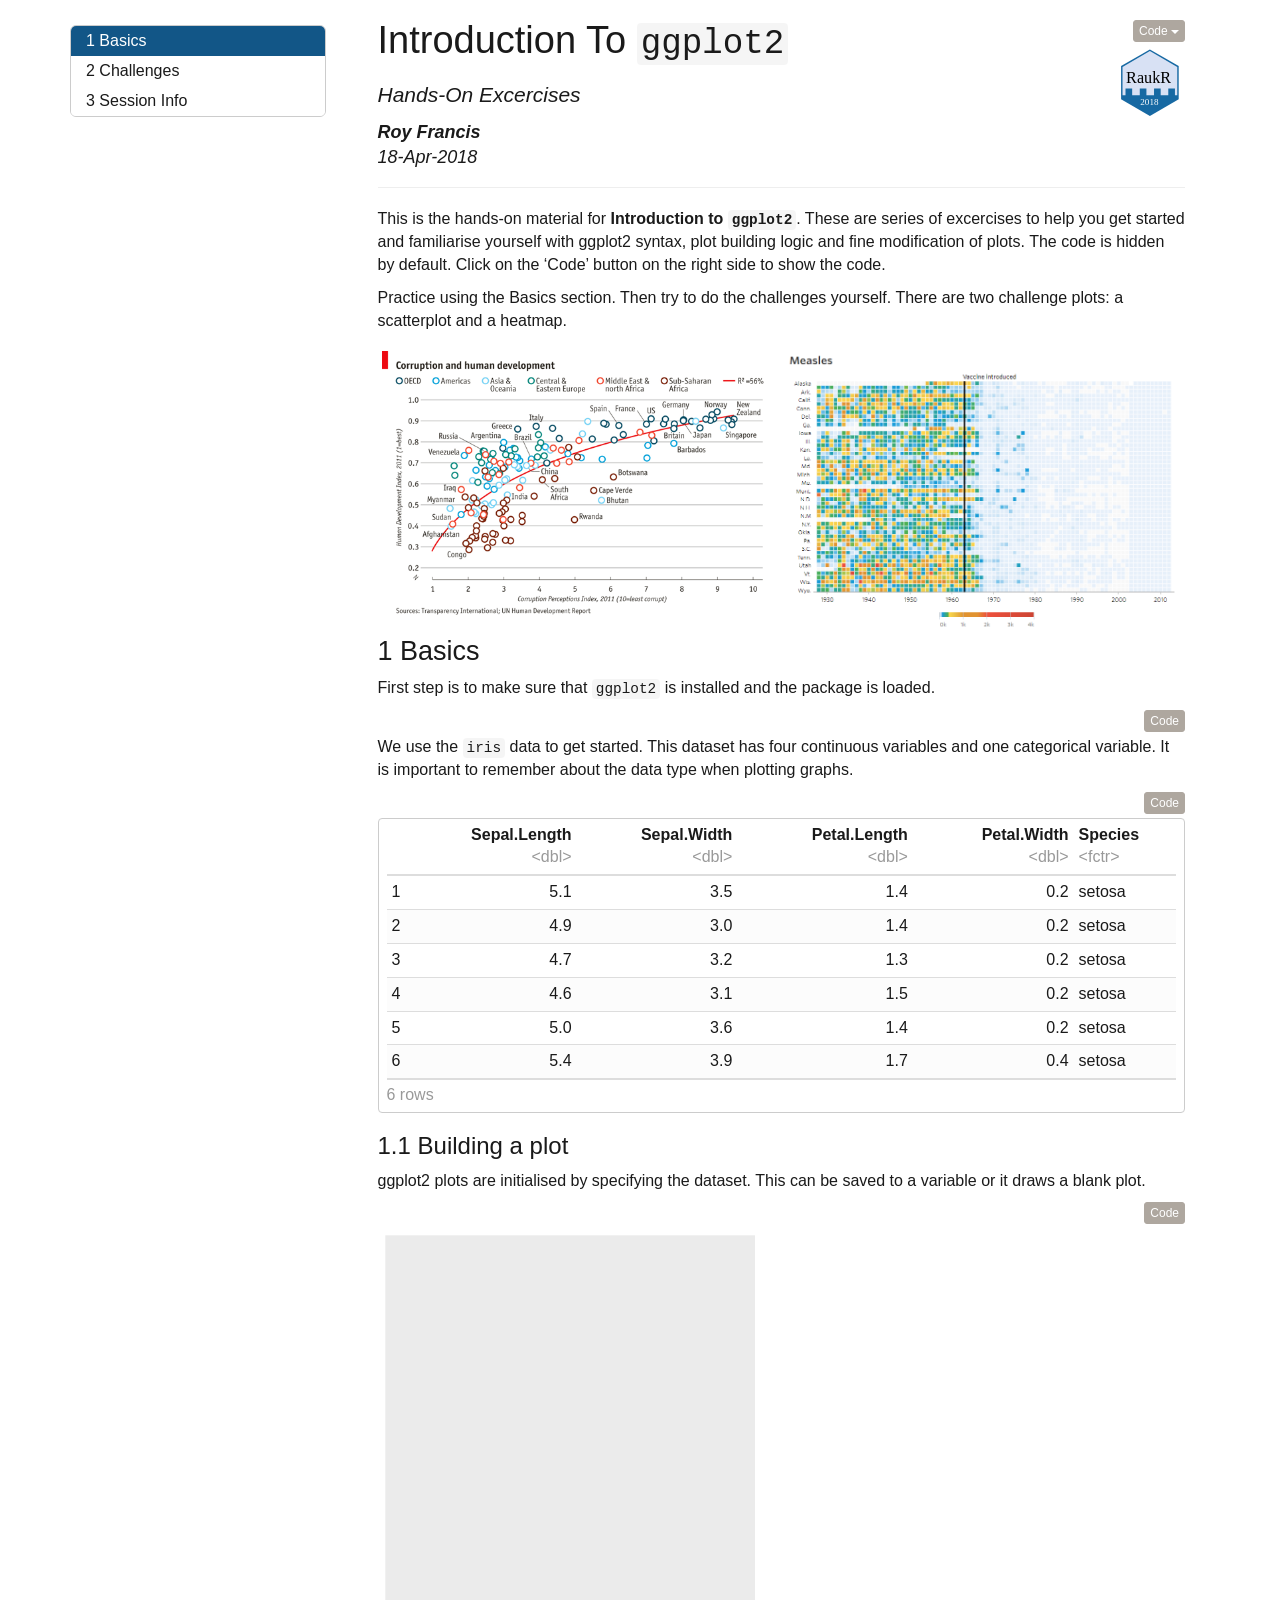
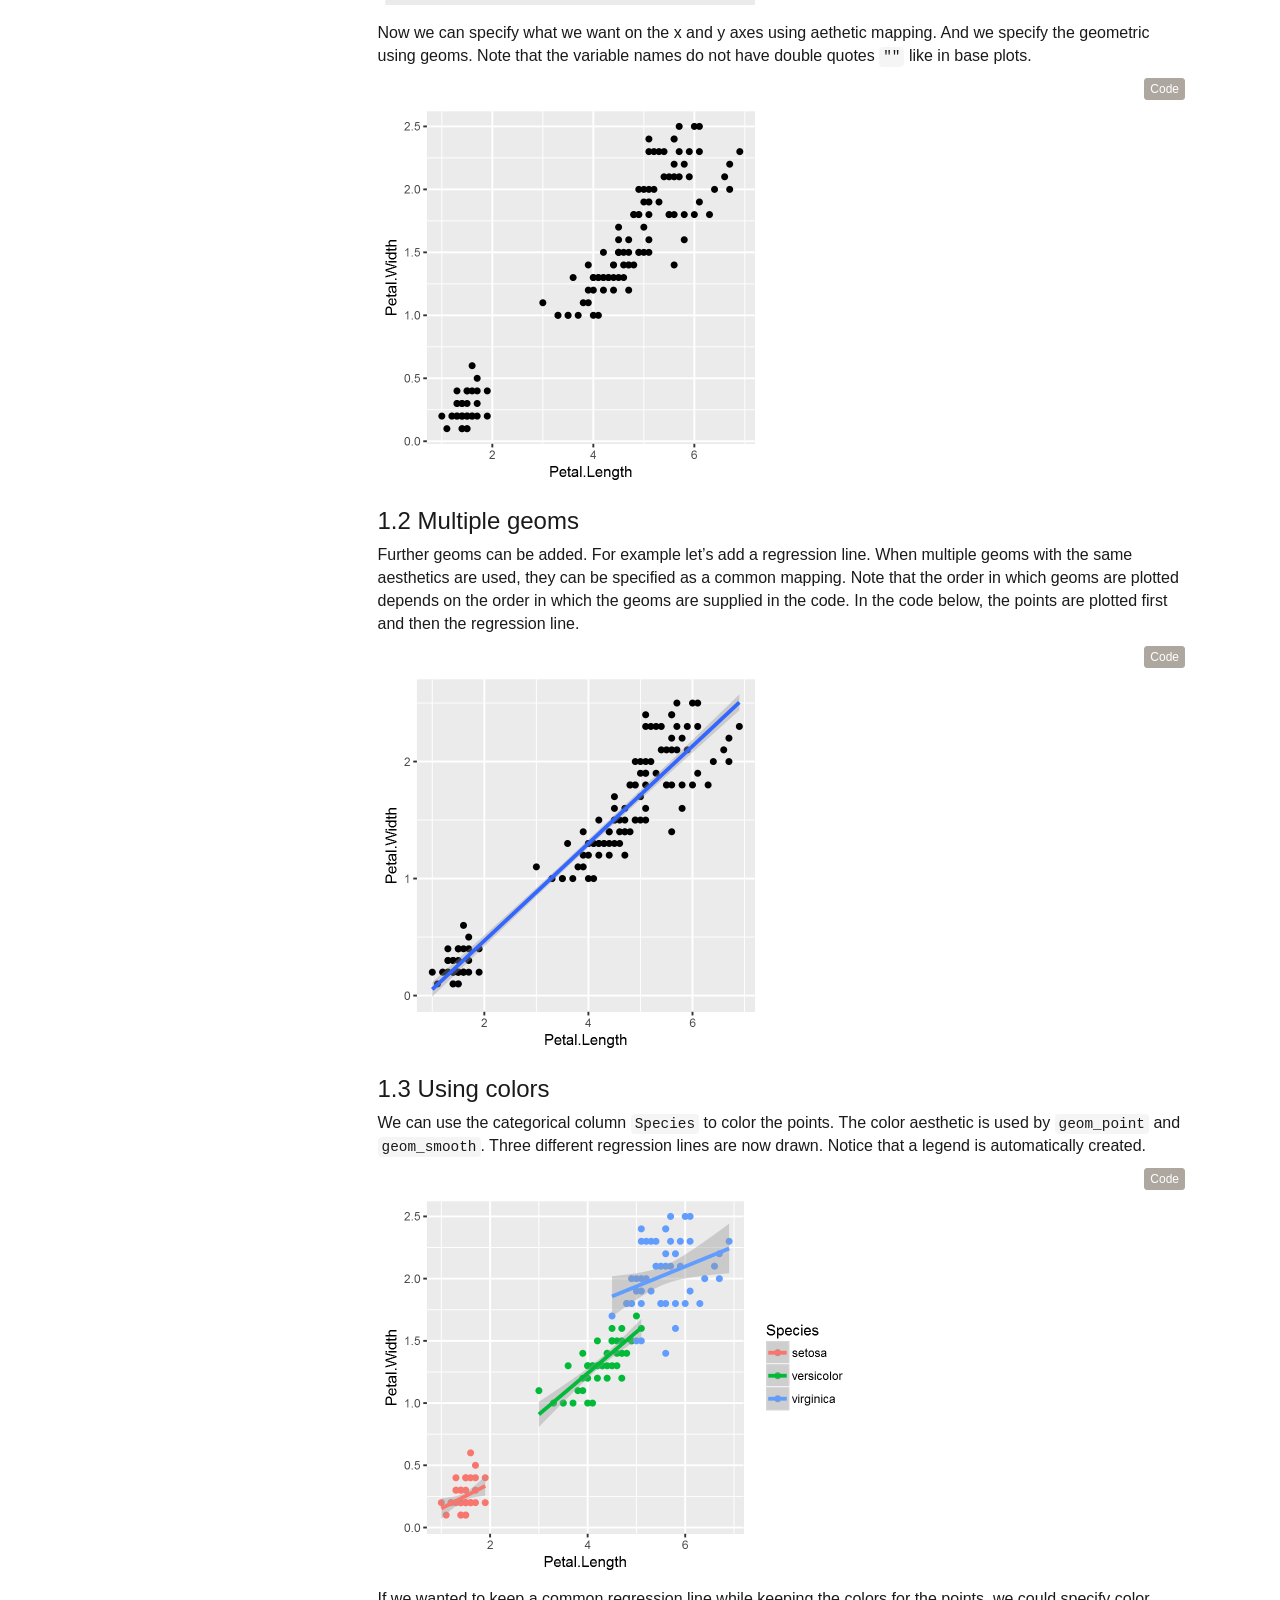
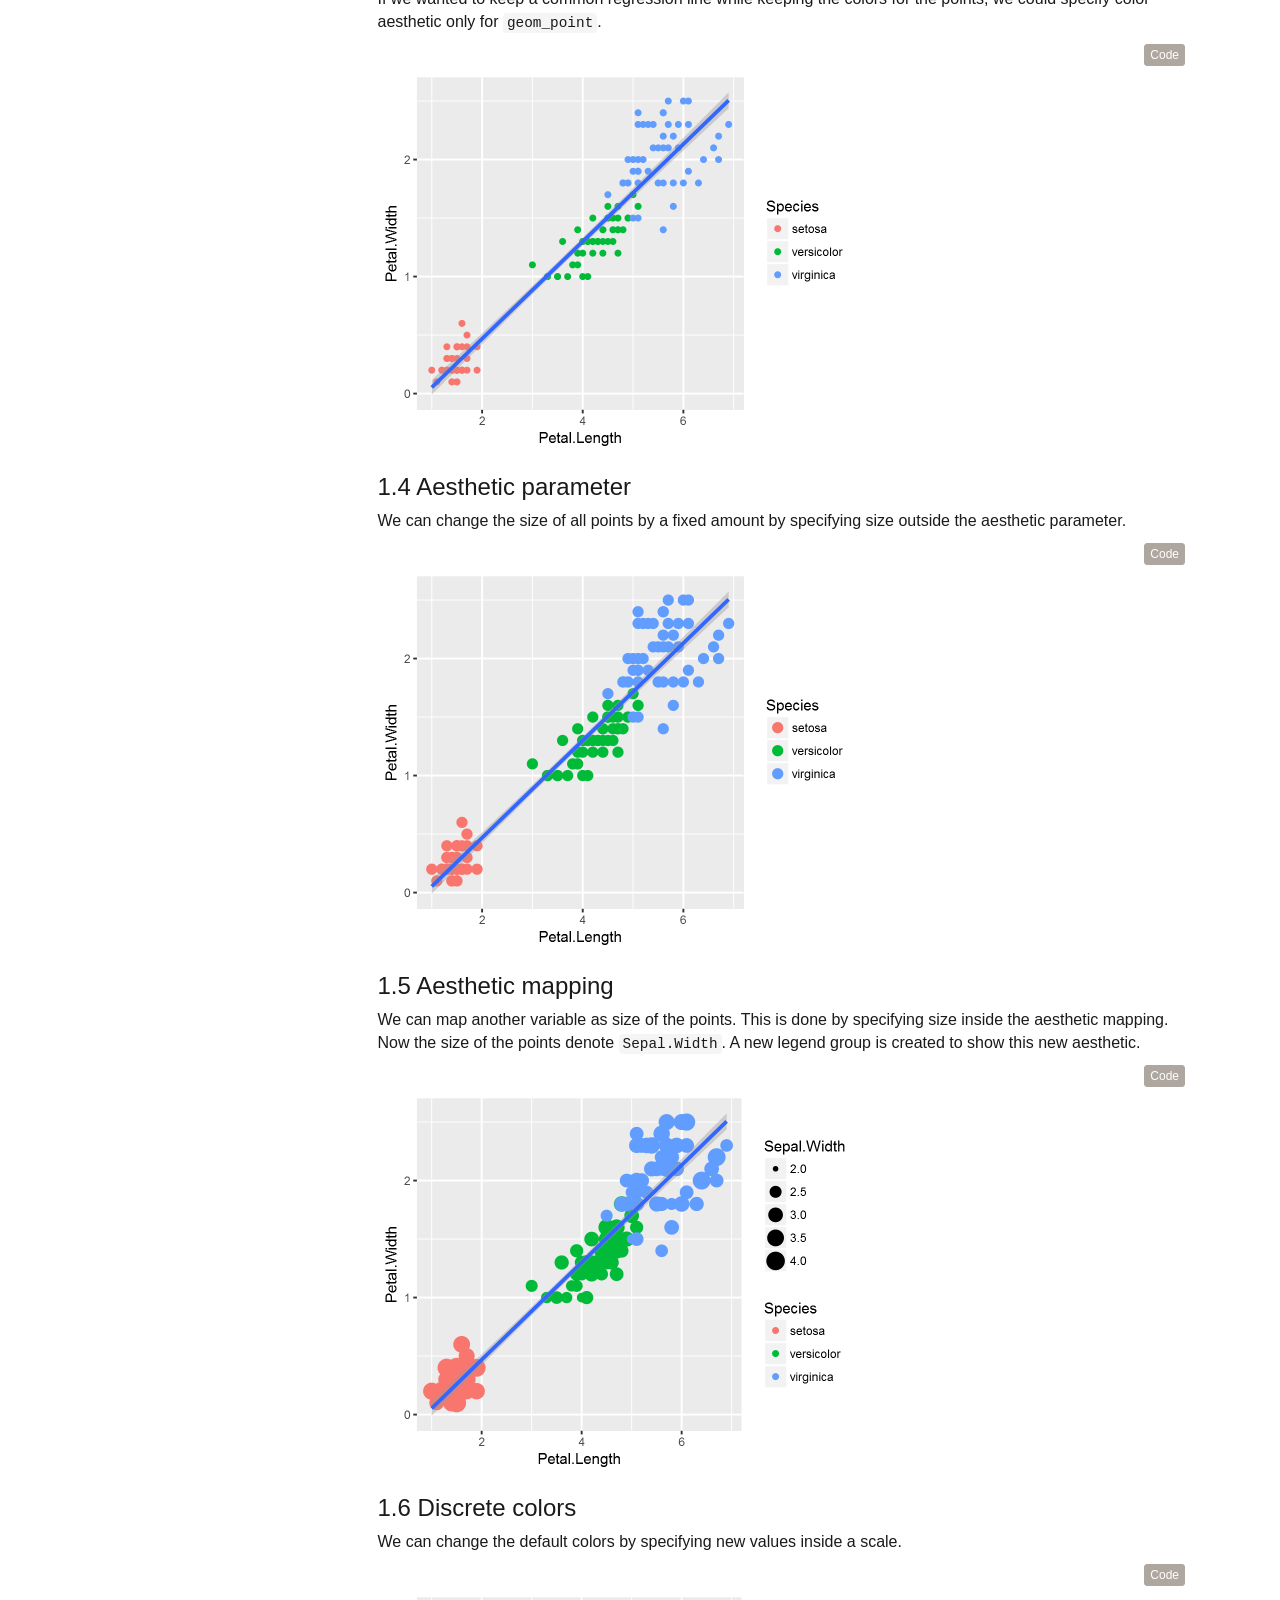
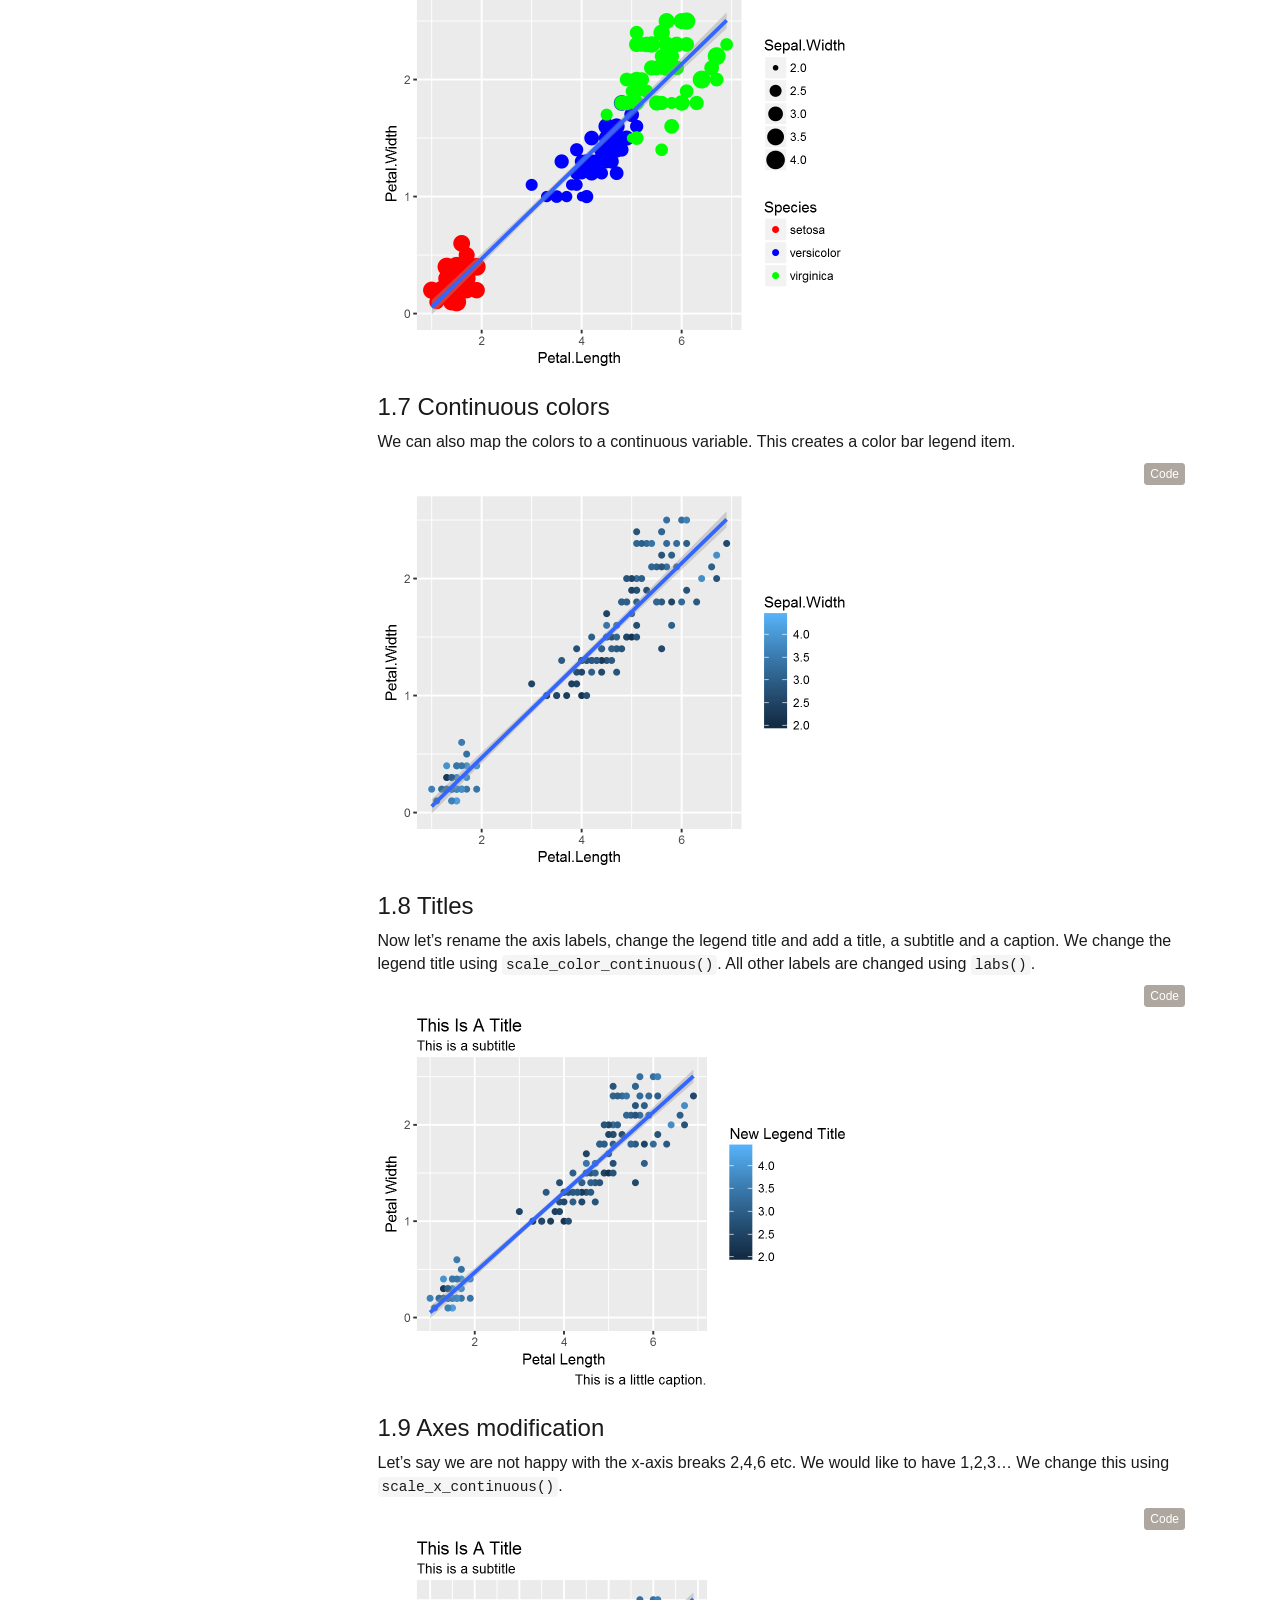
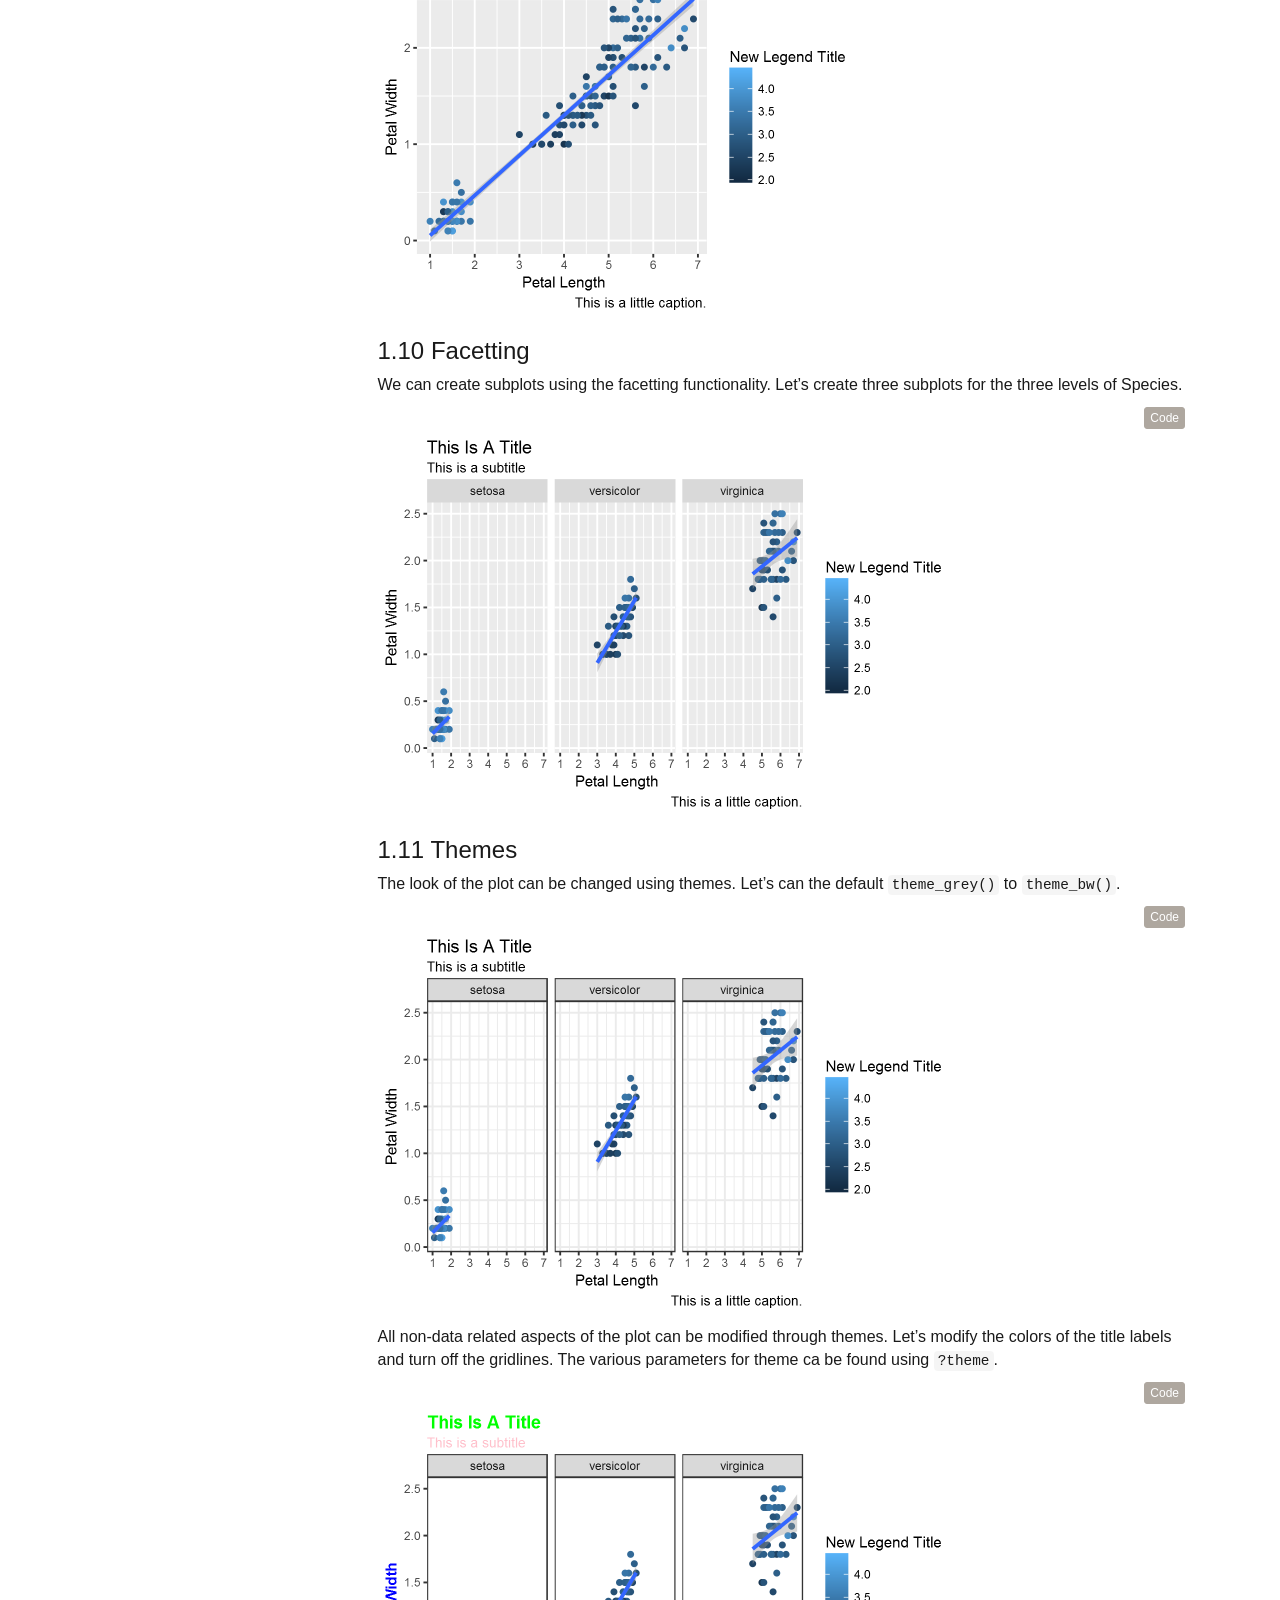
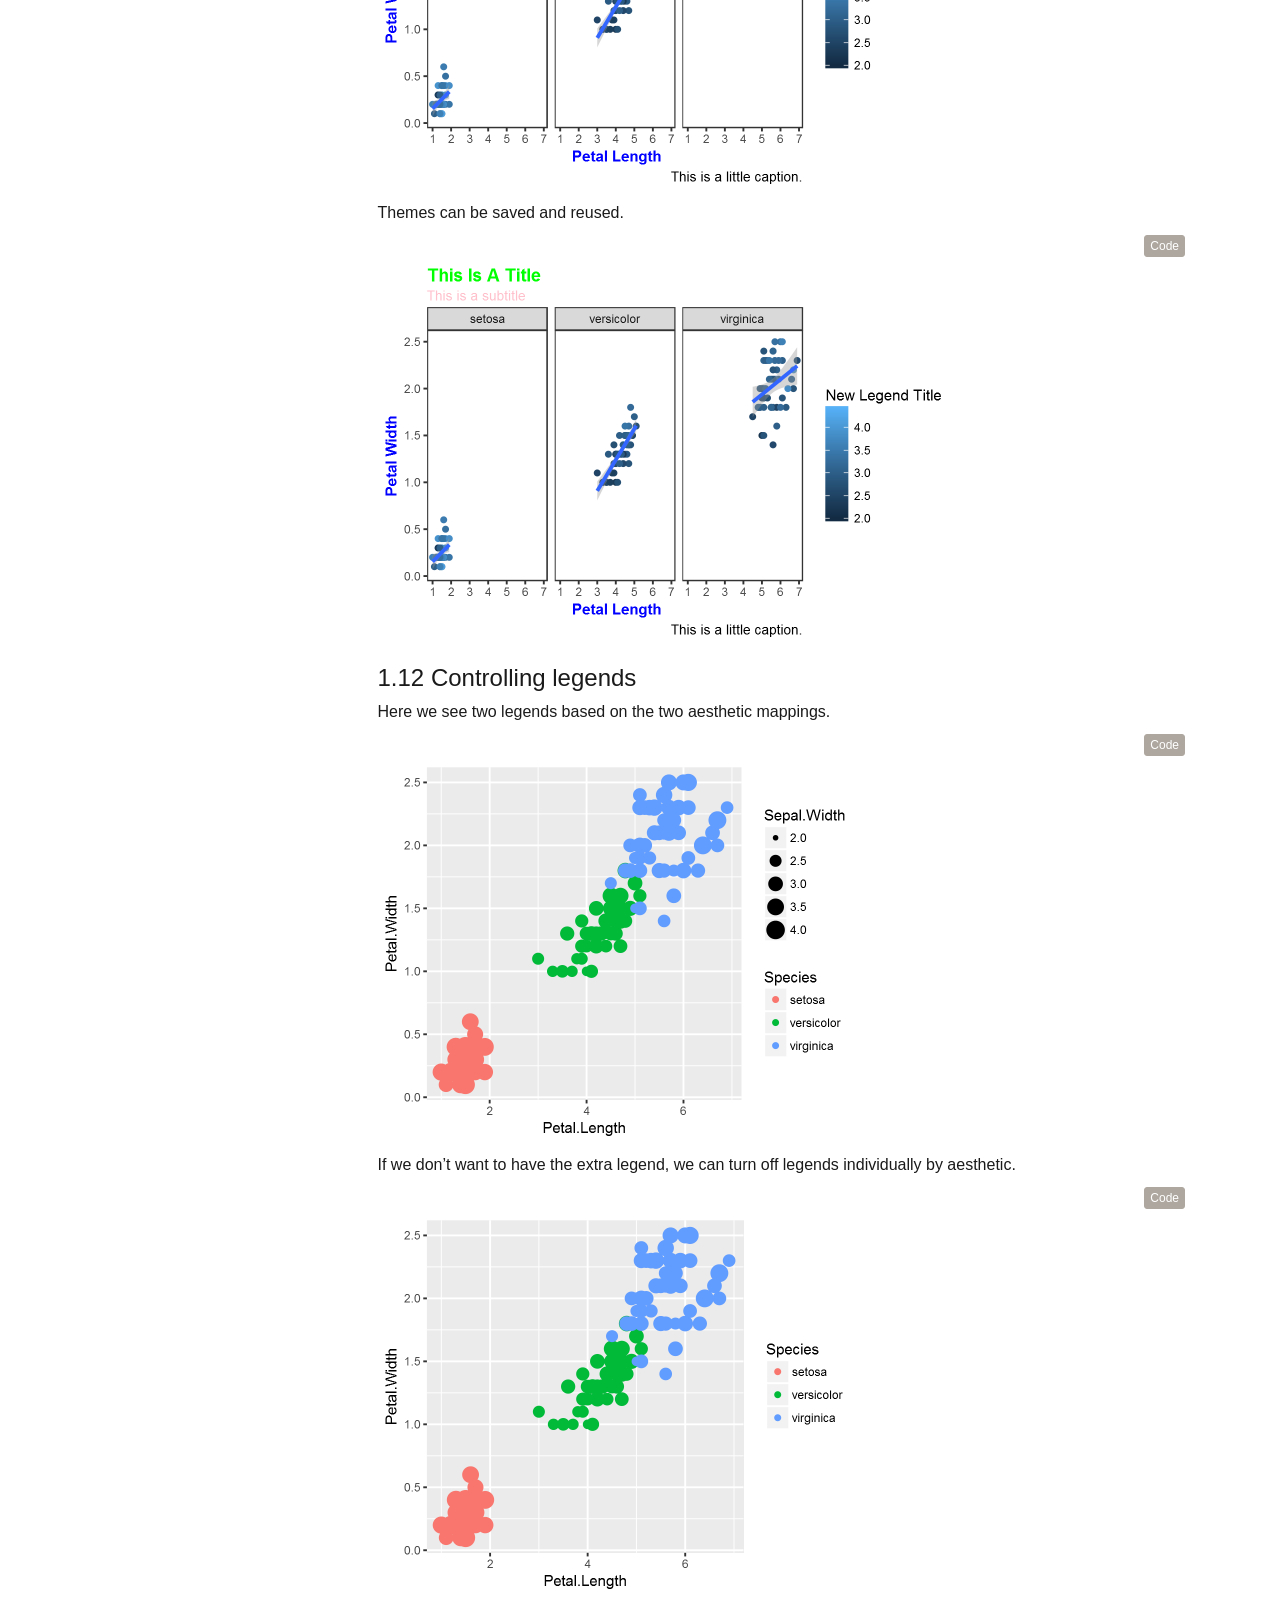
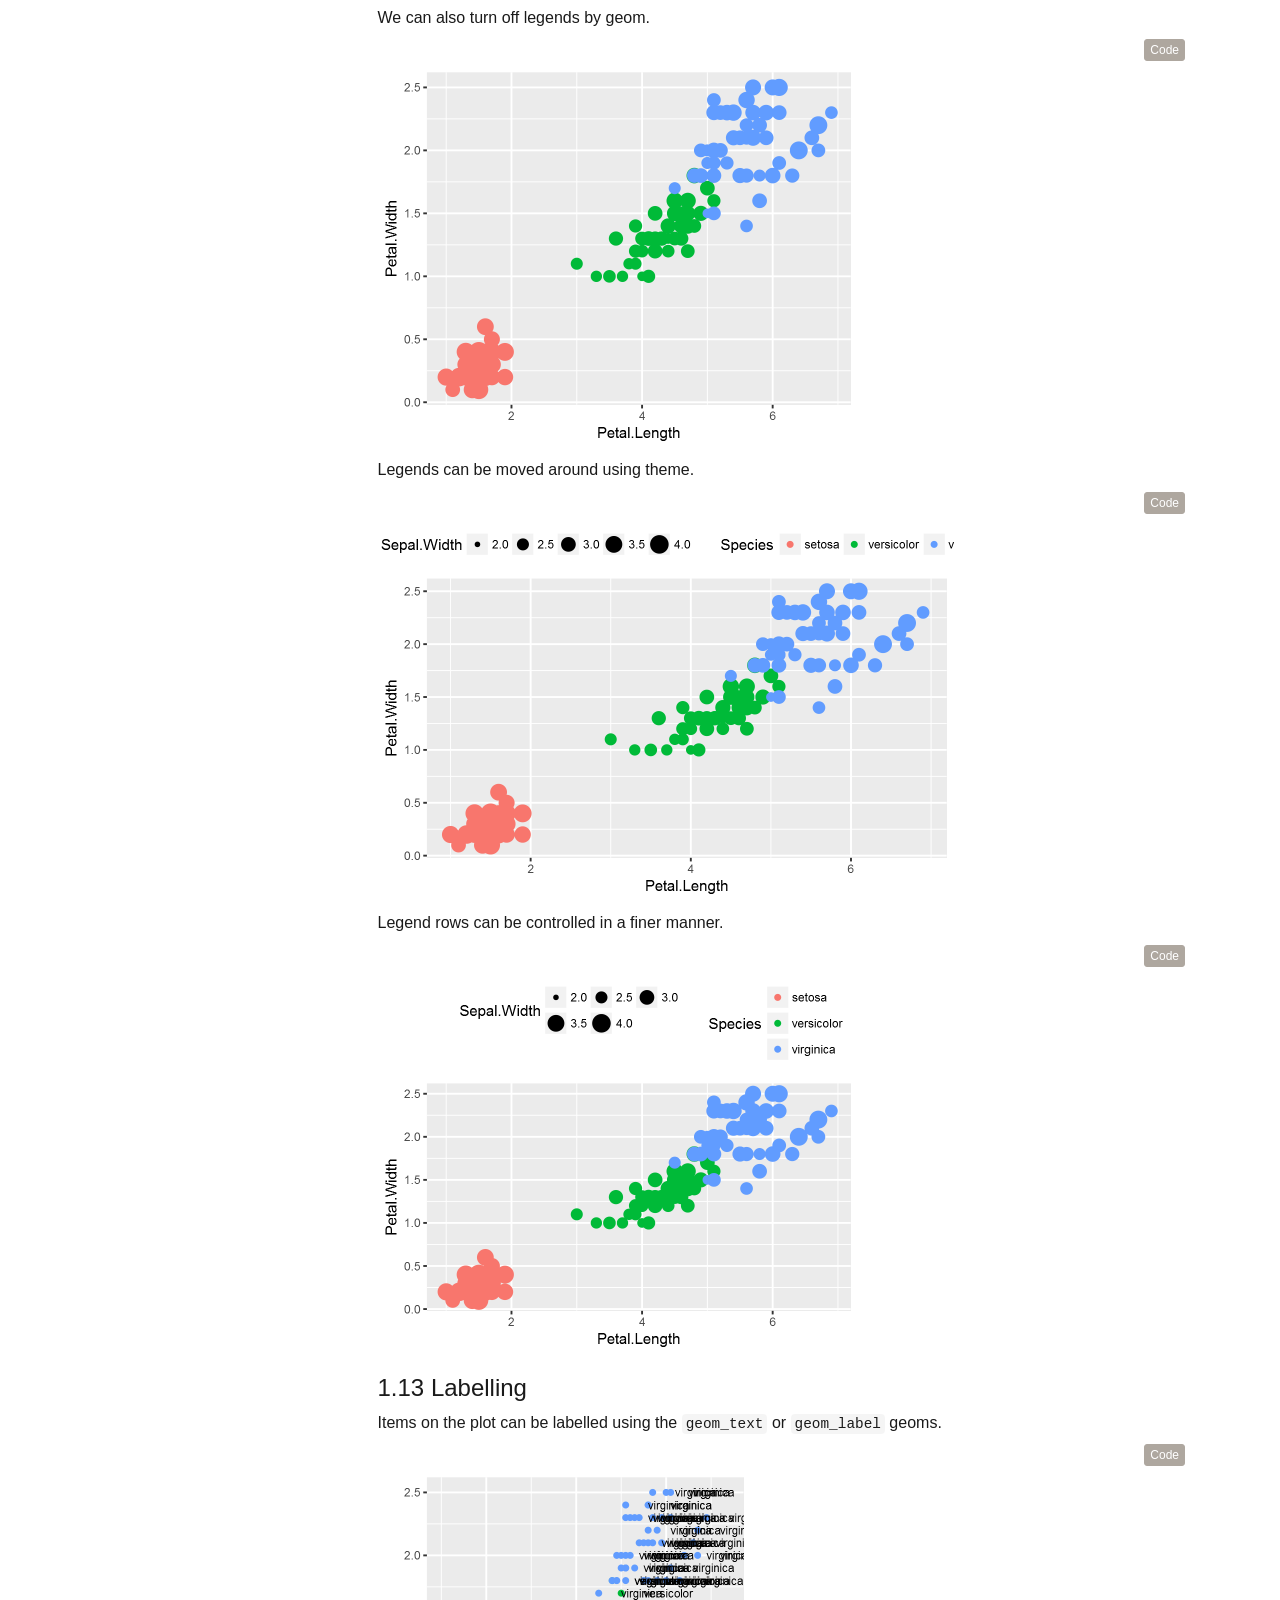
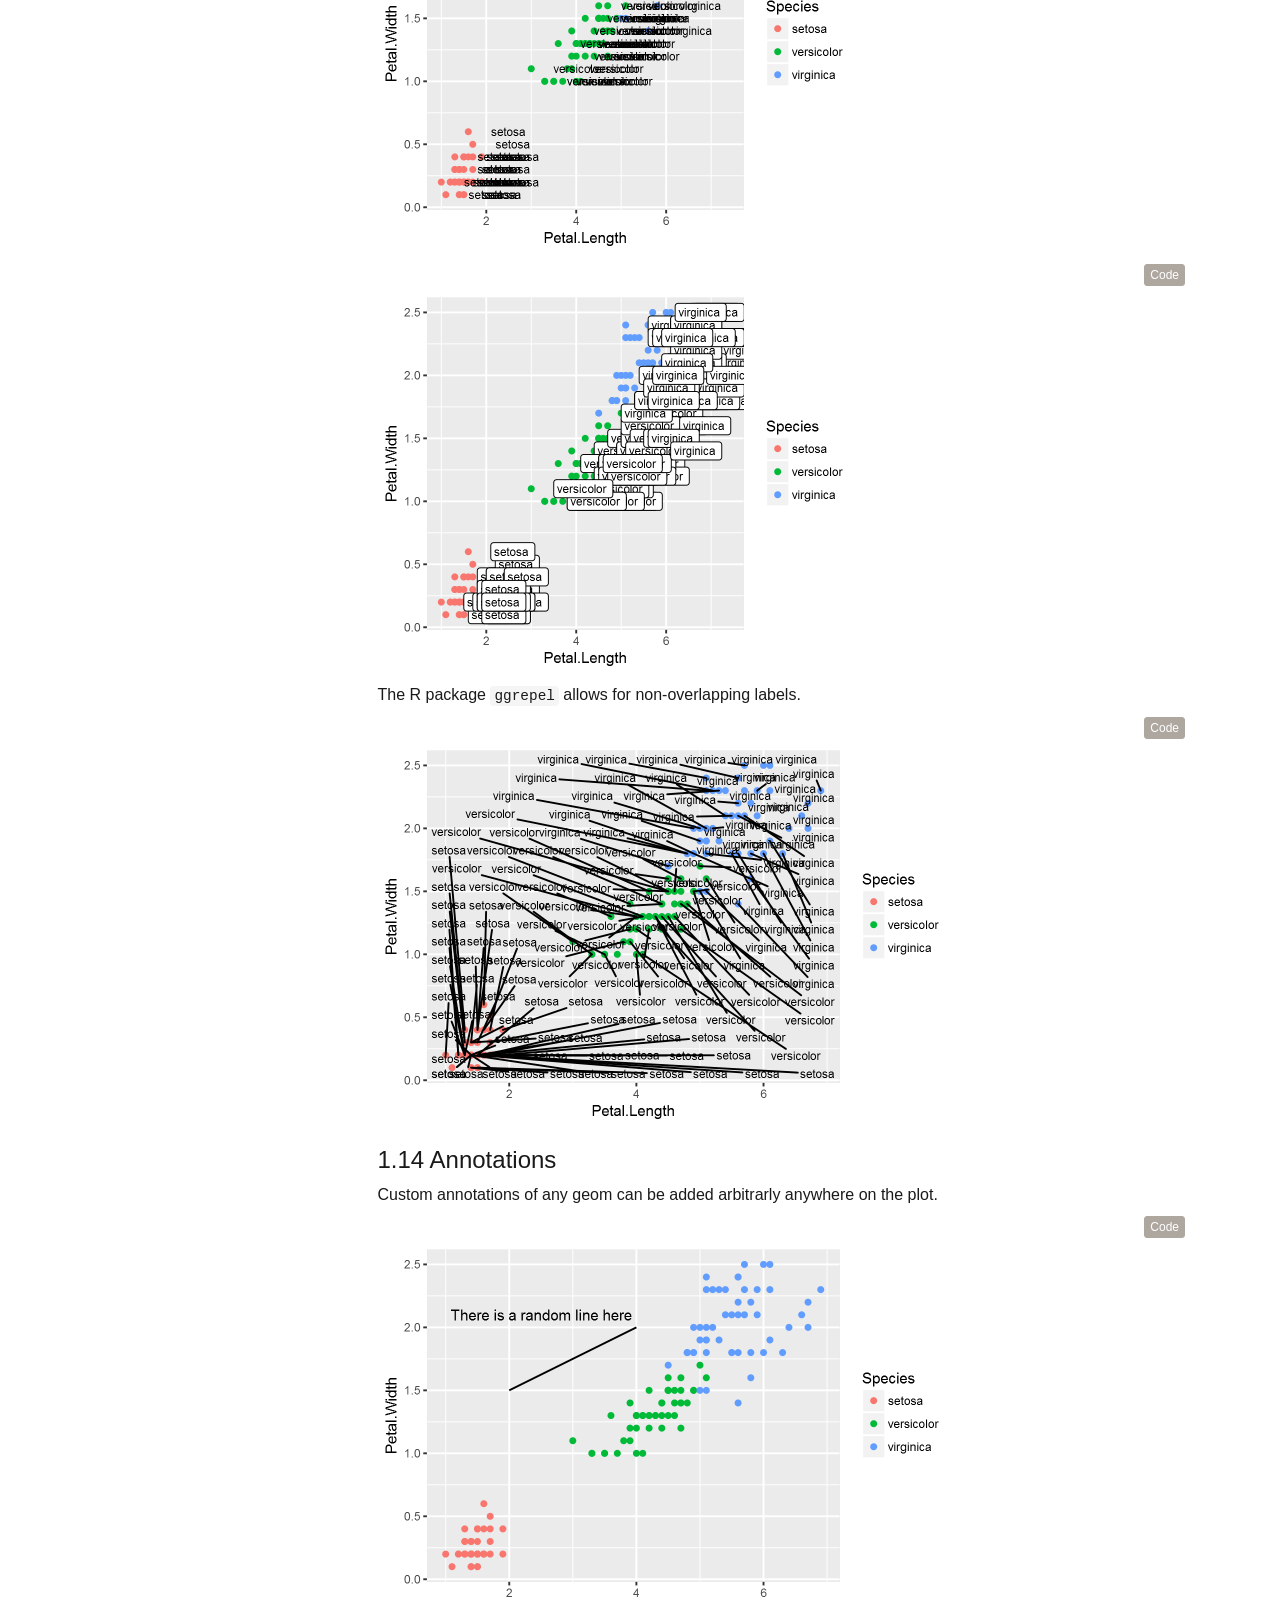
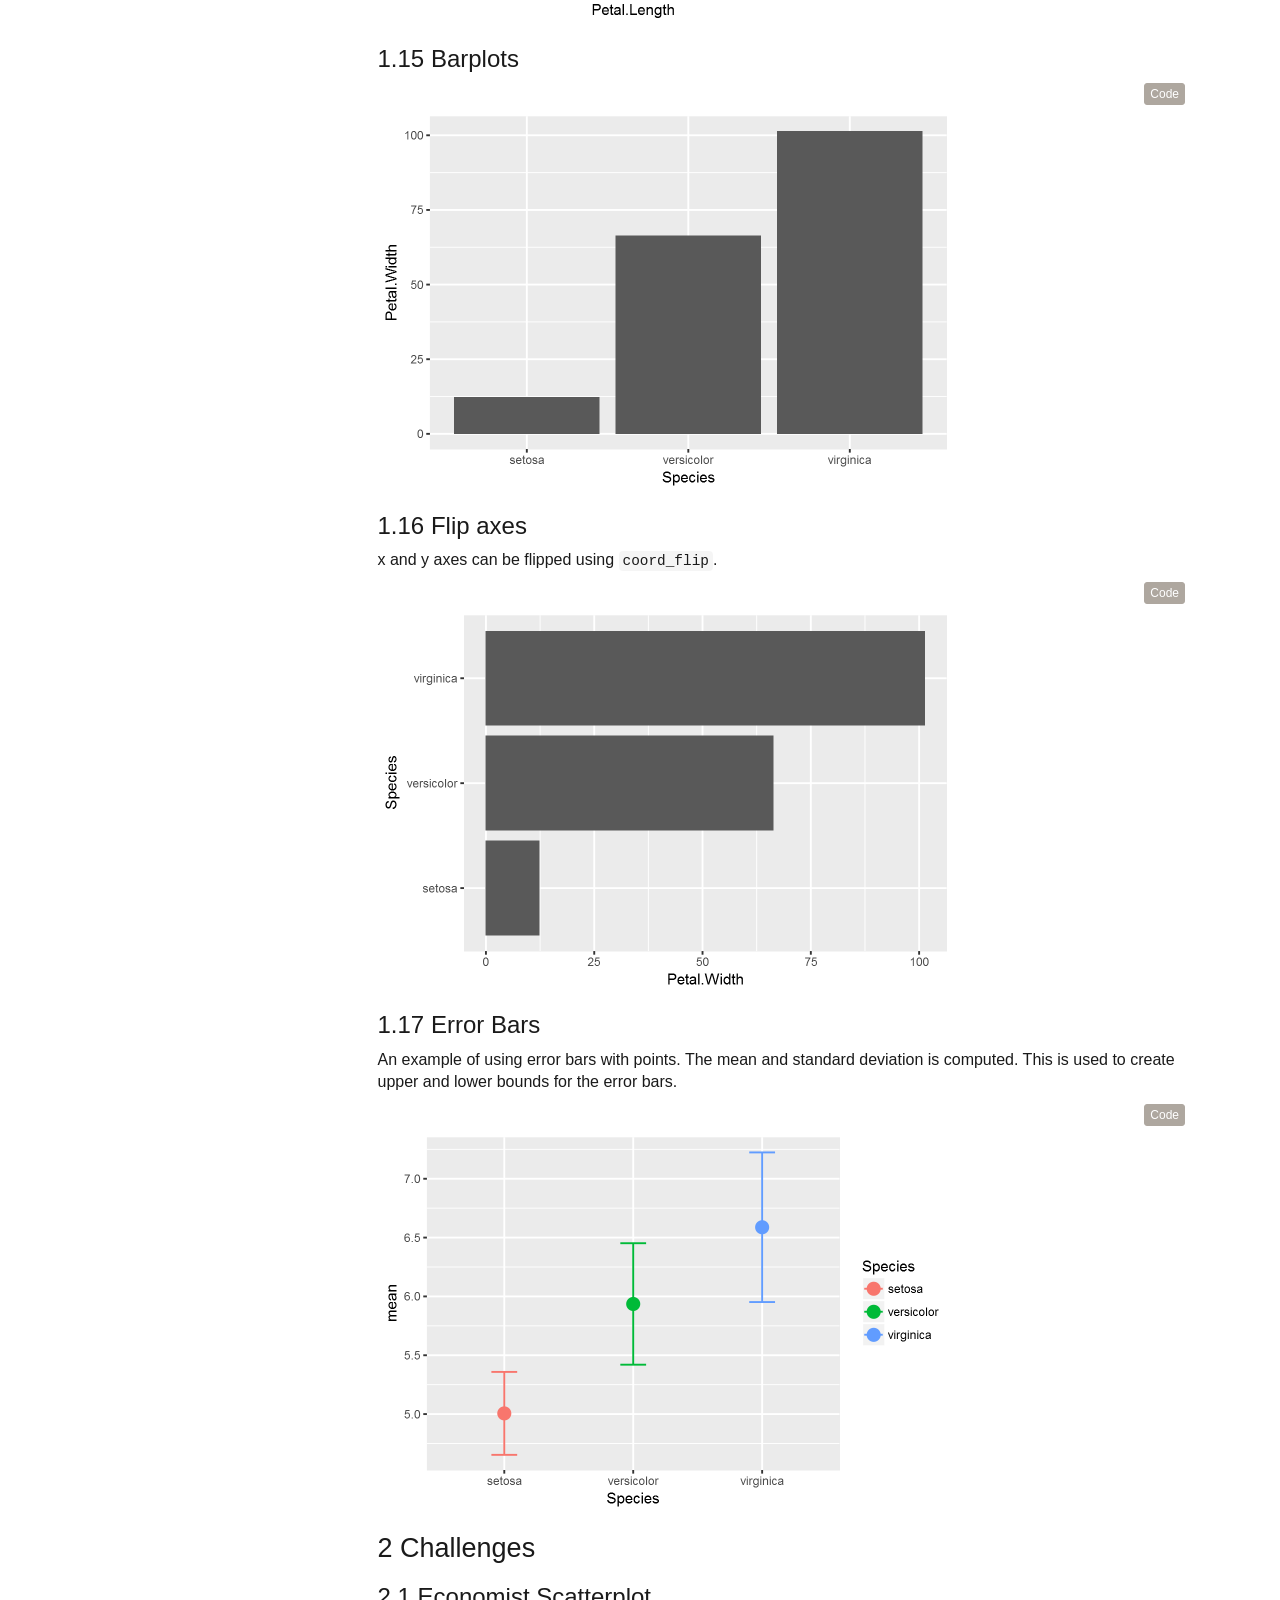
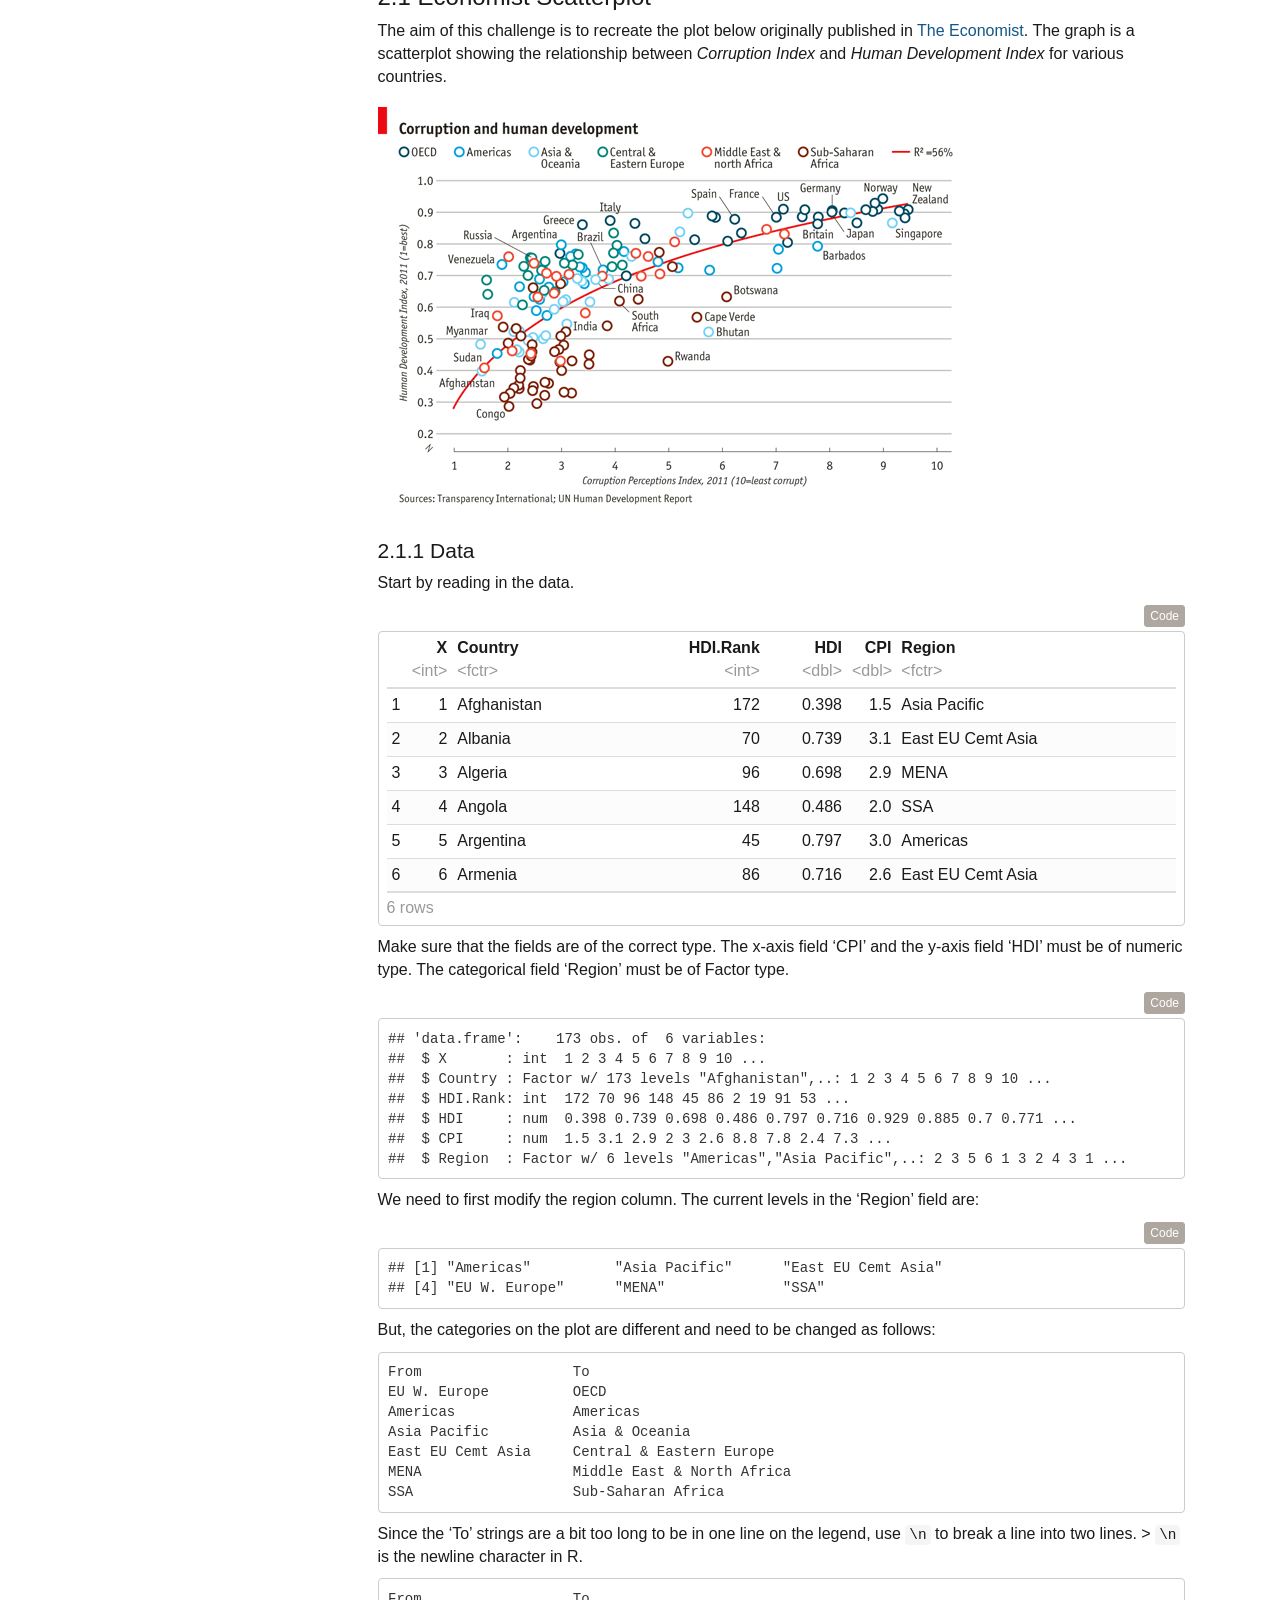
==== docs/ggplot_course.html @ 94fc03a3 "presenation+course presentation and course added" ====
<!DOCTYPE html>

<html xmlns="http://www.w3.org/1999/xhtml">

<head>

<meta charset="utf-8" />
<meta http-equiv="Content-Type" content="text/html; charset=utf-8" />
<meta name="generator" content="pandoc" />


<meta name="author" content="Roy Francis" />


<title>Introduction To ggplot2</title>

<script src="ggplot_course_files/jquery-1.11.3/jquery.min.js"></script>
<meta name="viewport" content="width=device-width, initial-scale=1" />
<link href="ggplot_course_files/bootstrap-3.3.5/css/united.min.css" rel="stylesheet" />
<script src="ggplot_course_files/bootstrap-3.3.5/js/bootstrap.min.js"></script>
<script src="ggplot_course_files/bootstrap-3.3.5/shim/html5shiv.min.js"></script>
<script src="ggplot_course_files/bootstrap-3.3.5/shim/respond.min.js"></script>
<script src="ggplot_course_files/jqueryui-1.11.4/jquery-ui.min.js"></script>
<link href="ggplot_course_files/tocify-1.9.1/jquery.tocify.css" rel="stylesheet" />
<script src="ggplot_course_files/tocify-1.9.1/jquery.tocify.js"></script>
<script src="ggplot_course_files/navigation-1.1/tabsets.js"></script>
<script src="ggplot_course_files/navigation-1.1/codefolding.js"></script>
<link href="ggplot_course_files/pagedtable-1.1/css/pagedtable.css" rel="stylesheet" />
<script src="ggplot_course_files/pagedtable-1.1/js/pagedtable.js"></script>


<style type="text/css">code{white-space: pre;}</style>
<style type="text/css">
div.sourceCode { overflow-x: auto; }
table.sourceCode, tr.sourceCode, td.lineNumbers, td.sourceCode {
  margin: 0; padding: 0; vertical-align: baseline; border: none; }
table.sourceCode { width: 100%; line-height: 100%; background-color: #f8f8f8; }
td.lineNumbers { text-align: right; padding-right: 4px; padding-left: 4px; color: #aaaaaa; border-right: 1px solid #aaaaaa; }
td.sourceCode { padding-left: 5px; }
pre, code { background-color: #f8f8f8; }
code > span.kw { color: #204a87; font-weight: bold; } /* Keyword */
code > span.dt { color: #204a87; } /* DataType */
code > span.dv { color: #0000cf; } /* DecVal */
code > span.bn { color: #0000cf; } /* BaseN */
code > span.fl { color: #0000cf; } /* Float */
code > span.ch { color: #4e9a06; } /* Char */
code > span.st { color: #4e9a06; } /* String */
code > span.co { color: #8f5902; font-style: italic; } /* Comment */
code > span.ot { color: #8f5902; } /* Other */
code > span.al { color: #ef2929; } /* Alert */
code > span.fu { color: #000000; } /* Function */
code > span.er { color: #a40000; font-weight: bold; } /* Error */
code > span.wa { color: #8f5902; font-weight: bold; font-style: italic; } /* Warning */
code > span.cn { color: #000000; } /* Constant */
code > span.sc { color: #000000; } /* SpecialChar */
code > span.vs { color: #4e9a06; } /* VerbatimString */
code > span.ss { color: #4e9a06; } /* SpecialString */
code > span.im { } /* Import */
code > span.va { color: #000000; } /* Variable */
code > span.cf { color: #204a87; font-weight: bold; } /* ControlFlow */
code > span.op { color: #ce5c00; font-weight: bold; } /* Operator */
code > span.pp { color: #8f5902; font-style: italic; } /* Preprocessor */
code > span.ex { } /* Extension */
code > span.at { color: #c4a000; } /* Attribute */
code > span.do { color: #8f5902; font-weight: bold; font-style: italic; } /* Documentation */
code > span.an { color: #8f5902; font-weight: bold; font-style: italic; } /* Annotation */
code > span.cv { color: #8f5902; font-weight: bold; font-style: italic; } /* CommentVar */
code > span.in { color: #8f5902; font-weight: bold; font-style: italic; } /* Information */
div.sourceCode {
  overflow-x: visible;
}
</style>
<style type="text/css">
  pre:not([class]) {
    background-color: white;
  }
</style>


<style type="text/css">
h1 {
  font-size: 34px;
}
h1.title {
  font-size: 38px;
}
h2 {
  font-size: 30px;
}
h3 {
  font-size: 24px;
}
h4 {
  font-size: 18px;
}
h5 {
  font-size: 16px;
}
h6 {
  font-size: 12px;
}
.table th:not([align]) {
  text-align: left;
}
</style>

<link rel="stylesheet" href="assets\course.css" type="text/css" />

</head>

<body>

<style type = "text/css">
.main-container {
  max-width: 940px;
  margin-left: auto;
  margin-right: auto;
}
code {
  color: inherit;
  background-color: rgba(0, 0, 0, 0.04);
}
img {
  max-width:100%;
  height: auto;
}
.tabbed-pane {
  padding-top: 12px;
}
button.code-folding-btn:focus {
  outline: none;
}
</style>



<div class="container-fluid main-container">

<!-- tabsets -->
<script>
$(document).ready(function () {
  window.buildTabsets("TOC");
});
</script>

<!-- code folding -->
<style type="text/css">
.code-folding-btn { margin-bottom: 4px; }
</style>
<script>
$(document).ready(function () {
  window.initializeCodeFolding("hide" === "show");
});
</script>




<script>
$(document).ready(function ()  {

    // move toc-ignore selectors from section div to header
    $('div.section.toc-ignore')
        .removeClass('toc-ignore')
        .children('h1,h2,h3,h4,h5').addClass('toc-ignore');

    // establish options
    var options = {
      selectors: "h1,h2,h3",
      theme: "bootstrap3",
      context: '.toc-content',
      hashGenerator: function (text) {
        return text.replace(/[.\\/?&!#<>]/g, '').replace(/\s/g, '_').toLowerCase();
      },
      ignoreSelector: ".toc-ignore",
      scrollTo: 0
    };
    options.showAndHide = true;
    options.smoothScroll = true;

    // tocify
    var toc = $("#TOC").tocify(options).data("toc-tocify");
});
</script>

<style type="text/css">

#TOC {
  margin: 25px 0px 20px 0px;
}
@media (max-width: 768px) {
#TOC {
  position: relative;
  width: 100%;
}
}


.toc-content {
  padding-left: 30px;
  padding-right: 40px;
}

div.main-container {
  max-width: 1200px;
}

div.tocify {
  width: 20%;
  max-width: 260px;
  max-height: 85%;
}

@media (min-width: 768px) and (max-width: 991px) {
  div.tocify {
    width: 25%;
  }
}

@media (max-width: 767px) {
  div.tocify {
    width: 100%;
    max-width: none;
  }
}

.tocify ul, .tocify li {
  line-height: 20px;
}

.tocify-subheader .tocify-item {
  font-size: 0.90em;
  padding-left: 25px;
  text-indent: 0;
}

.tocify .list-group-item {
  border-radius: 0px;
}


</style>

<!-- setup 3col/9col grid for toc_float and main content  -->
<div class="row-fluid">
<div class="col-xs-12 col-sm-4 col-md-3">
<div id="TOC" class="tocify">
</div>
</div>

<div class="toc-content col-xs-12 col-sm-8 col-md-9">




<div class="fluid-row" id="header">

<div class="btn-group pull-right">
<button type="button" class="btn btn-default btn-xs dropdown-toggle" data-toggle="dropdown" aria-haspopup="true" aria-expanded="false"><span>Code</span> <span class="caret"></span></button>
<ul class="dropdown-menu" style="min-width: 50px;">
<li><a id="rmd-show-all-code" href="#">Show All Code</a></li>
<li><a id="rmd-hide-all-code" href="#">Hide All Code</a></li>
</ul>
</div>



<h1 class="title toc-ignore">Introduction To <code>ggplot2</code></h1>
<h3 class="subtitle"><em>Hands-On Excercises</em></h3>
<h4 class="author"><em>Roy Francis</em></h4>
<h4 class="date"><em>18-Apr-2018</em></h4>

</div>


<p><img src="assets/logo.svg" alt="logo_raukr" class="trlogo"></p>
<hr />
<p class="abstract">
<p>This is the hands-on material for <strong>Introduction to <code>ggplot2</code></strong>. These are series of excercises to help you get started and familiarise yourself with ggplot2 syntax, plot building logic and fine modification of plots. The code is hidden by default. Click on the ‘Code’ button on the right side to show the code.</p>
<p>Practice using the Basics section. Then try to do the challenges yourself. There are two challenge plots: a scatterplot and a heatmap.</p>
<div class="pull-left-50">
<p><img src="ggplot_course_assets/economist-scatterplot.png"></p>
</div>
<div class="pull-right-50">
<p><img src="ggplot_course_assets/wsj-heatmap.png"></p>
</div>
</p>
<hr />
<div id="basics" class="section level1">
<h1><span class="header-section-number">1</span> Basics</h1>
<p>First step is to make sure that <code>ggplot2</code> is installed and the package is loaded.</p>
<div class="sourceCode"><pre class="sourceCode r"><code class="sourceCode r"><span class="kw">library</span>(ggplot2)</code></pre></div>
<p>We use the <code>iris</code> data to get started. This dataset has four continuous variables and one categorical variable. It is important to remember about the data type when plotting graphs.</p>
<div class="sourceCode"><pre class="sourceCode r"><code class="sourceCode r"><span class="kw">data</span>(<span class="st">&quot;iris&quot;</span>)
<span class="kw">head</span>(iris)</code></pre></div>
<div data-pagedtable="false">
<script data-pagedtable-source type="application/json">
{"columns":[{"label":[""],"name":["_rn_"],"type":[""],"align":["left"]},{"label":["Sepal.Length"],"name":[1],"type":["dbl"],"align":["right"]},{"label":["Sepal.Width"],"name":[2],"type":["dbl"],"align":["right"]},{"label":["Petal.Length"],"name":[3],"type":["dbl"],"align":["right"]},{"label":["Petal.Width"],"name":[4],"type":["dbl"],"align":["right"]},{"label":["Species"],"name":[5],"type":["fctr"],"align":["left"]}],"data":[{"1":"5.1","2":"3.5","3":"1.4","4":"0.2","5":"setosa","_rn_":"1"},{"1":"4.9","2":"3.0","3":"1.4","4":"0.2","5":"setosa","_rn_":"2"},{"1":"4.7","2":"3.2","3":"1.3","4":"0.2","5":"setosa","_rn_":"3"},{"1":"4.6","2":"3.1","3":"1.5","4":"0.2","5":"setosa","_rn_":"4"},{"1":"5.0","2":"3.6","3":"1.4","4":"0.2","5":"setosa","_rn_":"5"},{"1":"5.4","2":"3.9","3":"1.7","4":"0.4","5":"setosa","_rn_":"6"}],"options":{"columns":{"min":{},"max":[10]},"rows":{"min":[10],"max":[10]},"pages":{}}}
  </script>
</div>
<div id="building-a-plot" class="section level2">
<h2><span class="header-section-number">1.1</span> Building a plot</h2>
<p>ggplot2 plots are initialised by specifying the dataset. This can be saved to a variable or it draws a blank plot.</p>
<div class="sourceCode"><pre class="sourceCode r"><code class="sourceCode r"><span class="kw">ggplot</span>(<span class="dt">data=</span>iris)</code></pre></div>
<p><img src="ggplot_course_files/figure-html/unnamed-chunk-5-1.png" width="384" style="display: block; margin: auto auto auto 0;" /></p>
<p>Now we can specify what we want on the x and y axes using aethetic mapping. And we specify the geometric using geoms. Note that the variable names do not have double quotes <code>&quot;&quot;</code> like in base plots.</p>
<div class="sourceCode"><pre class="sourceCode r"><code class="sourceCode r"><span class="kw">ggplot</span>(<span class="dt">data=</span>iris)<span class="op">+</span>
<span class="st">  </span><span class="kw">geom_point</span>(<span class="dt">mapping=</span><span class="kw">aes</span>(<span class="dt">x=</span>Petal.Length,<span class="dt">y=</span>Petal.Width))</code></pre></div>
<p><img src="ggplot_course_files/figure-html/unnamed-chunk-6-1.png" width="384" style="display: block; margin: auto auto auto 0;" /></p>
</div>
<div id="multiple-geoms" class="section level2">
<h2><span class="header-section-number">1.2</span> Multiple geoms</h2>
<p>Further geoms can be added. For example let’s add a regression line. When multiple geoms with the same aesthetics are used, they can be specified as a common mapping. Note that the order in which geoms are plotted depends on the order in which the geoms are supplied in the code. In the code below, the points are plotted first and then the regression line.</p>
<div class="sourceCode"><pre class="sourceCode r"><code class="sourceCode r"><span class="kw">ggplot</span>(<span class="dt">data=</span>iris,<span class="dt">mapping=</span><span class="kw">aes</span>(<span class="dt">x=</span>Petal.Length,<span class="dt">y=</span>Petal.Width))<span class="op">+</span>
<span class="st">  </span><span class="kw">geom_point</span>()<span class="op">+</span>
<span class="st">  </span><span class="kw">geom_smooth</span>(<span class="dt">method=</span><span class="st">&quot;lm&quot;</span>)</code></pre></div>
<p><img src="ggplot_course_files/figure-html/unnamed-chunk-7-1.png" width="384" style="display: block; margin: auto auto auto 0;" /></p>
</div>
<div id="using-colors" class="section level2">
<h2><span class="header-section-number">1.3</span> Using colors</h2>
<p>We can use the categorical column <code>Species</code> to color the points. The color aesthetic is used by <code>geom_point</code> and <code>geom_smooth</code>. Three different regression lines are now drawn. Notice that a legend is automatically created.</p>
<div class="sourceCode"><pre class="sourceCode r"><code class="sourceCode r"><span class="kw">ggplot</span>(<span class="dt">data=</span>iris,<span class="dt">mapping=</span><span class="kw">aes</span>(<span class="dt">x=</span>Petal.Length,<span class="dt">y=</span>Petal.Width,<span class="dt">color=</span>Species))<span class="op">+</span>
<span class="st">  </span><span class="kw">geom_point</span>()<span class="op">+</span>
<span class="st">  </span><span class="kw">geom_smooth</span>(<span class="dt">method=</span><span class="st">&quot;lm&quot;</span>)</code></pre></div>
<p><img src="ggplot_course_files/figure-html/unnamed-chunk-8-1.png" width="480" style="display: block; margin: auto auto auto 0;" /></p>
<p>If we wanted to keep a common regression line while keeping the colors for the points, we could specify color aesthetic only for <code>geom_point</code>.</p>
<div class="sourceCode"><pre class="sourceCode r"><code class="sourceCode r"><span class="kw">ggplot</span>(<span class="dt">data=</span>iris,<span class="dt">mapping=</span><span class="kw">aes</span>(<span class="dt">x=</span>Petal.Length,<span class="dt">y=</span>Petal.Width))<span class="op">+</span>
<span class="st">  </span><span class="kw">geom_point</span>(<span class="kw">aes</span>(<span class="dt">color=</span>Species))<span class="op">+</span>
<span class="st">  </span><span class="kw">geom_smooth</span>(<span class="dt">method=</span><span class="st">&quot;lm&quot;</span>)</code></pre></div>
<p><img src="ggplot_course_files/figure-html/unnamed-chunk-9-1.png" width="480" style="display: block; margin: auto auto auto 0;" /></p>
</div>
<div id="aesthetic-parameter" class="section level2">
<h2><span class="header-section-number">1.4</span> Aesthetic parameter</h2>
<p>We can change the size of all points by a fixed amount by specifying size outside the aesthetic parameter.</p>
<div class="sourceCode"><pre class="sourceCode r"><code class="sourceCode r"><span class="kw">ggplot</span>(<span class="dt">data=</span>iris,<span class="dt">mapping=</span><span class="kw">aes</span>(<span class="dt">x=</span>Petal.Length,<span class="dt">y=</span>Petal.Width))<span class="op">+</span>
<span class="st">  </span><span class="kw">geom_point</span>(<span class="kw">aes</span>(<span class="dt">color=</span>Species),<span class="dt">size=</span><span class="dv">3</span>)<span class="op">+</span>
<span class="st">  </span><span class="kw">geom_smooth</span>(<span class="dt">method=</span><span class="st">&quot;lm&quot;</span>)</code></pre></div>
<p><img src="ggplot_course_files/figure-html/unnamed-chunk-10-1.png" width="480" style="display: block; margin: auto auto auto 0;" /></p>
</div>
<div id="aesthetic-mapping" class="section level2">
<h2><span class="header-section-number">1.5</span> Aesthetic mapping</h2>
<p>We can map another variable as size of the points. This is done by specifying size inside the aesthetic mapping. Now the size of the points denote <code>Sepal.Width</code>. A new legend group is created to show this new aesthetic.</p>
<div class="sourceCode"><pre class="sourceCode r"><code class="sourceCode r"><span class="kw">ggplot</span>(<span class="dt">data=</span>iris,<span class="dt">mapping=</span><span class="kw">aes</span>(<span class="dt">x=</span>Petal.Length,<span class="dt">y=</span>Petal.Width))<span class="op">+</span>
<span class="st">  </span><span class="kw">geom_point</span>(<span class="kw">aes</span>(<span class="dt">color=</span>Species,<span class="dt">size=</span>Sepal.Width))<span class="op">+</span>
<span class="st">  </span><span class="kw">geom_smooth</span>(<span class="dt">method=</span><span class="st">&quot;lm&quot;</span>)</code></pre></div>
<p><img src="ggplot_course_files/figure-html/unnamed-chunk-11-1.png" width="480" style="display: block; margin: auto auto auto 0;" /></p>
</div>
<div id="discrete-colors" class="section level2">
<h2><span class="header-section-number">1.6</span> Discrete colors</h2>
<p>We can change the default colors by specifying new values inside a scale.</p>
<div class="sourceCode"><pre class="sourceCode r"><code class="sourceCode r"><span class="kw">ggplot</span>(<span class="dt">data=</span>iris,<span class="dt">mapping=</span><span class="kw">aes</span>(<span class="dt">x=</span>Petal.Length,<span class="dt">y=</span>Petal.Width))<span class="op">+</span>
<span class="st">  </span><span class="kw">geom_point</span>(<span class="kw">aes</span>(<span class="dt">color=</span>Species,<span class="dt">size=</span>Sepal.Width))<span class="op">+</span>
<span class="st">  </span><span class="kw">geom_smooth</span>(<span class="dt">method=</span><span class="st">&quot;lm&quot;</span>)<span class="op">+</span>
<span class="st">  </span><span class="kw">scale_color_manual</span>(<span class="dt">values=</span><span class="kw">c</span>(<span class="st">&quot;red&quot;</span>,<span class="st">&quot;blue&quot;</span>,<span class="st">&quot;green&quot;</span>))</code></pre></div>
<p><img src="ggplot_course_files/figure-html/unnamed-chunk-12-1.png" width="480" style="display: block; margin: auto auto auto 0;" /></p>
</div>
<div id="continuous-colors" class="section level2">
<h2><span class="header-section-number">1.7</span> Continuous colors</h2>
<p>We can also map the colors to a continuous variable. This creates a color bar legend item.</p>
<div class="sourceCode"><pre class="sourceCode r"><code class="sourceCode r"><span class="kw">ggplot</span>(<span class="dt">data=</span>iris,<span class="dt">mapping=</span><span class="kw">aes</span>(<span class="dt">x=</span>Petal.Length,<span class="dt">y=</span>Petal.Width))<span class="op">+</span>
<span class="st">  </span><span class="kw">geom_point</span>(<span class="kw">aes</span>(<span class="dt">color=</span>Sepal.Width))<span class="op">+</span>
<span class="st">  </span><span class="kw">geom_smooth</span>(<span class="dt">method=</span><span class="st">&quot;lm&quot;</span>)</code></pre></div>
<p><img src="ggplot_course_files/figure-html/unnamed-chunk-13-1.png" width="480" style="display: block; margin: auto auto auto 0;" /></p>
</div>
<div id="titles" class="section level2">
<h2><span class="header-section-number">1.8</span> Titles</h2>
<p>Now let’s rename the axis labels, change the legend title and add a title, a subtitle and a caption. We change the legend title using <code>scale_color_continuous()</code>. All other labels are changed using <code>labs()</code>.</p>
<div class="sourceCode"><pre class="sourceCode r"><code class="sourceCode r"><span class="kw">ggplot</span>(<span class="dt">data=</span>iris,<span class="dt">mapping=</span><span class="kw">aes</span>(<span class="dt">x=</span>Petal.Length,<span class="dt">y=</span>Petal.Width))<span class="op">+</span>
<span class="st">  </span><span class="kw">geom_point</span>(<span class="kw">aes</span>(<span class="dt">color=</span>Sepal.Width))<span class="op">+</span>
<span class="st">  </span><span class="kw">geom_smooth</span>(<span class="dt">method=</span><span class="st">&quot;lm&quot;</span>)<span class="op">+</span>
<span class="st">  </span><span class="kw">scale_color_continuous</span>(<span class="dt">name=</span><span class="st">&quot;New Legend Title&quot;</span>)<span class="op">+</span>
<span class="st">  </span><span class="kw">labs</span>(<span class="dt">title=</span><span class="st">&quot;This Is A Title&quot;</span>,<span class="dt">subtitle=</span><span class="st">&quot;This is a subtitle&quot;</span>,<span class="dt">x=</span><span class="st">&quot; Petal Length&quot;</span>, 
       <span class="dt">y=</span><span class="st">&quot;Petal Width&quot;</span>, <span class="dt">caption=</span><span class="st">&quot;This is a little caption.&quot;</span>)</code></pre></div>
<p><img src="ggplot_course_files/figure-html/unnamed-chunk-14-1.png" width="480" style="display: block; margin: auto auto auto 0;" /></p>
</div>
<div id="axes-modification" class="section level2">
<h2><span class="header-section-number">1.9</span> Axes modification</h2>
<p>Let’s say we are not happy with the x-axis breaks 2,4,6 etc. We would like to have 1,2,3… We change this using <code>scale_x_continuous()</code>.</p>
<div class="sourceCode"><pre class="sourceCode r"><code class="sourceCode r"><span class="kw">ggplot</span>(<span class="dt">data=</span>iris,<span class="dt">mapping=</span><span class="kw">aes</span>(<span class="dt">x=</span>Petal.Length,<span class="dt">y=</span>Petal.Width))<span class="op">+</span>
<span class="st">  </span><span class="kw">geom_point</span>(<span class="kw">aes</span>(<span class="dt">color=</span>Sepal.Width))<span class="op">+</span>
<span class="st">  </span><span class="kw">geom_smooth</span>(<span class="dt">method=</span><span class="st">&quot;lm&quot;</span>)<span class="op">+</span>
<span class="st">  </span><span class="kw">scale_color_continuous</span>(<span class="dt">name=</span><span class="st">&quot;New Legend Title&quot;</span>)<span class="op">+</span>
<span class="st">  </span><span class="kw">scale_x_continuous</span>(<span class="dt">breaks=</span><span class="dv">1</span><span class="op">:</span><span class="dv">8</span>)<span class="op">+</span>
<span class="st">  </span><span class="kw">labs</span>(<span class="dt">title=</span><span class="st">&quot;This Is A Title&quot;</span>,<span class="dt">subtitle=</span><span class="st">&quot;This is a subtitle&quot;</span>,<span class="dt">x=</span><span class="st">&quot; Petal Length&quot;</span>, 
       <span class="dt">y=</span><span class="st">&quot;Petal Width&quot;</span>, <span class="dt">caption=</span><span class="st">&quot;This is a little caption.&quot;</span>)</code></pre></div>
<p><img src="ggplot_course_files/figure-html/unnamed-chunk-15-1.png" width="480" style="display: block; margin: auto auto auto 0;" /></p>
</div>
<div id="facetting" class="section level2">
<h2><span class="header-section-number">1.10</span> Facetting</h2>
<p>We can create subplots using the facetting functionality. Let’s create three subplots for the three levels of Species.</p>
<div class="sourceCode"><pre class="sourceCode r"><code class="sourceCode r"><span class="kw">ggplot</span>(<span class="dt">data=</span>iris,<span class="dt">mapping=</span><span class="kw">aes</span>(<span class="dt">x=</span>Petal.Length,<span class="dt">y=</span>Petal.Width))<span class="op">+</span>
<span class="st">  </span><span class="kw">geom_point</span>(<span class="kw">aes</span>(<span class="dt">color=</span>Sepal.Width))<span class="op">+</span>
<span class="st">  </span><span class="kw">geom_smooth</span>(<span class="dt">method=</span><span class="st">&quot;lm&quot;</span>)<span class="op">+</span>
<span class="st">  </span><span class="kw">scale_color_continuous</span>(<span class="dt">name=</span><span class="st">&quot;New Legend Title&quot;</span>)<span class="op">+</span>
<span class="st">  </span><span class="kw">scale_x_continuous</span>(<span class="dt">breaks=</span><span class="dv">1</span><span class="op">:</span><span class="dv">8</span>)<span class="op">+</span>
<span class="st">  </span><span class="kw">labs</span>(<span class="dt">title=</span><span class="st">&quot;This Is A Title&quot;</span>,<span class="dt">subtitle=</span><span class="st">&quot;This is a subtitle&quot;</span>,<span class="dt">x=</span><span class="st">&quot; Petal Length&quot;</span>, 
       <span class="dt">y=</span><span class="st">&quot;Petal Width&quot;</span>, <span class="dt">caption=</span><span class="st">&quot;This is a little caption.&quot;</span>)<span class="op">+</span>
<span class="st">  </span><span class="kw">facet_wrap</span>(<span class="op">~</span>Species)</code></pre></div>
<p><img src="ggplot_course_files/figure-html/unnamed-chunk-16-1.png" width="576" style="display: block; margin: auto auto auto 0;" /></p>
</div>
<div id="themes" class="section level2">
<h2><span class="header-section-number">1.11</span> Themes</h2>
<p>The look of the plot can be changed using themes. Let’s can the default <code>theme_grey()</code> to <code>theme_bw()</code>.</p>
<div class="sourceCode"><pre class="sourceCode r"><code class="sourceCode r"><span class="kw">ggplot</span>(<span class="dt">data=</span>iris,<span class="dt">mapping=</span><span class="kw">aes</span>(<span class="dt">x=</span>Petal.Length,<span class="dt">y=</span>Petal.Width))<span class="op">+</span>
<span class="st">  </span><span class="kw">geom_point</span>(<span class="kw">aes</span>(<span class="dt">color=</span>Sepal.Width))<span class="op">+</span>
<span class="st">  </span><span class="kw">geom_smooth</span>(<span class="dt">method=</span><span class="st">&quot;lm&quot;</span>)<span class="op">+</span>
<span class="st">  </span><span class="kw">scale_color_continuous</span>(<span class="dt">name=</span><span class="st">&quot;New Legend Title&quot;</span>)<span class="op">+</span>
<span class="st">  </span><span class="kw">scale_x_continuous</span>(<span class="dt">breaks=</span><span class="dv">1</span><span class="op">:</span><span class="dv">8</span>)<span class="op">+</span>
<span class="st">  </span><span class="kw">labs</span>(<span class="dt">title=</span><span class="st">&quot;This Is A Title&quot;</span>,<span class="dt">subtitle=</span><span class="st">&quot;This is a subtitle&quot;</span>,<span class="dt">x=</span><span class="st">&quot; Petal Length&quot;</span>, 
       <span class="dt">y=</span><span class="st">&quot;Petal Width&quot;</span>, <span class="dt">caption=</span><span class="st">&quot;This is a little caption.&quot;</span>)<span class="op">+</span>
<span class="st">  </span><span class="kw">facet_wrap</span>(<span class="op">~</span>Species)<span class="op">+</span>
<span class="st">  </span><span class="kw">theme_bw</span>()</code></pre></div>
<p><img src="ggplot_course_files/figure-html/unnamed-chunk-17-1.png" width="576" style="display: block; margin: auto auto auto 0;" /></p>
<p>All non-data related aspects of the plot can be modified through themes. Let’s modify the colors of the title labels and turn off the gridlines. The various parameters for theme ca be found using <code>?theme</code>.</p>
<div class="sourceCode"><pre class="sourceCode r"><code class="sourceCode r"><span class="kw">ggplot</span>(<span class="dt">data=</span>iris,<span class="dt">mapping=</span><span class="kw">aes</span>(<span class="dt">x=</span>Petal.Length,<span class="dt">y=</span>Petal.Width))<span class="op">+</span>
<span class="st">  </span><span class="kw">geom_point</span>(<span class="kw">aes</span>(<span class="dt">color=</span>Sepal.Width))<span class="op">+</span>
<span class="st">  </span><span class="kw">geom_smooth</span>(<span class="dt">method=</span><span class="st">&quot;lm&quot;</span>)<span class="op">+</span>
<span class="st">  </span><span class="kw">scale_color_continuous</span>(<span class="dt">name=</span><span class="st">&quot;New Legend Title&quot;</span>)<span class="op">+</span>
<span class="st">  </span><span class="kw">scale_x_continuous</span>(<span class="dt">breaks=</span><span class="dv">1</span><span class="op">:</span><span class="dv">8</span>)<span class="op">+</span>
<span class="st">  </span><span class="kw">labs</span>(<span class="dt">title=</span><span class="st">&quot;This Is A Title&quot;</span>,<span class="dt">subtitle=</span><span class="st">&quot;This is a subtitle&quot;</span>,<span class="dt">x=</span><span class="st">&quot; Petal Length&quot;</span>, 
       <span class="dt">y=</span><span class="st">&quot;Petal Width&quot;</span>, <span class="dt">caption=</span><span class="st">&quot;This is a little caption.&quot;</span>)<span class="op">+</span>
<span class="st">  </span><span class="kw">facet_wrap</span>(<span class="op">~</span>Species)<span class="op">+</span>
<span class="st">  </span><span class="kw">theme_bw</span>()<span class="op">+</span>
<span class="st">  </span><span class="kw">theme</span>(
    <span class="dt">axis.title=</span><span class="kw">element_text</span>(<span class="dt">color=</span><span class="st">&quot;Blue&quot;</span>,<span class="dt">face=</span><span class="st">&quot;bold&quot;</span>),
    <span class="dt">plot.title=</span><span class="kw">element_text</span>(<span class="dt">color=</span><span class="st">&quot;Green&quot;</span>,<span class="dt">face=</span><span class="st">&quot;bold&quot;</span>),
    <span class="dt">plot.subtitle=</span><span class="kw">element_text</span>(<span class="dt">color=</span><span class="st">&quot;Pink&quot;</span>),
    <span class="dt">panel.grid=</span><span class="kw">element_blank</span>()
  )</code></pre></div>
<p><img src="ggplot_course_files/figure-html/unnamed-chunk-18-1.png" width="576" style="display: block; margin: auto auto auto 0;" /></p>
<p>Themes can be saved and reused.</p>
<div class="sourceCode"><pre class="sourceCode r"><code class="sourceCode r">newtheme &lt;-<span class="st"> </span><span class="kw">theme</span>(
    <span class="dt">axis.title=</span><span class="kw">element_text</span>(<span class="dt">color=</span><span class="st">&quot;Blue&quot;</span>,<span class="dt">face=</span><span class="st">&quot;bold&quot;</span>),
    <span class="dt">plot.title=</span><span class="kw">element_text</span>(<span class="dt">color=</span><span class="st">&quot;Green&quot;</span>,<span class="dt">face=</span><span class="st">&quot;bold&quot;</span>),
    <span class="dt">plot.subtitle=</span><span class="kw">element_text</span>(<span class="dt">color=</span><span class="st">&quot;Pink&quot;</span>),
    <span class="dt">panel.grid=</span><span class="kw">element_blank</span>())

<span class="kw">ggplot</span>(<span class="dt">data=</span>iris,<span class="dt">mapping=</span><span class="kw">aes</span>(<span class="dt">x=</span>Petal.Length,<span class="dt">y=</span>Petal.Width))<span class="op">+</span>
<span class="st">  </span><span class="kw">geom_point</span>(<span class="kw">aes</span>(<span class="dt">color=</span>Sepal.Width))<span class="op">+</span>
<span class="st">  </span><span class="kw">geom_smooth</span>(<span class="dt">method=</span><span class="st">&quot;lm&quot;</span>)<span class="op">+</span>
<span class="st">  </span><span class="kw">scale_color_continuous</span>(<span class="dt">name=</span><span class="st">&quot;New Legend Title&quot;</span>)<span class="op">+</span>
<span class="st">  </span><span class="kw">scale_x_continuous</span>(<span class="dt">breaks=</span><span class="dv">1</span><span class="op">:</span><span class="dv">8</span>)<span class="op">+</span>
<span class="st">  </span><span class="kw">labs</span>(<span class="dt">title=</span><span class="st">&quot;This Is A Title&quot;</span>,<span class="dt">subtitle=</span><span class="st">&quot;This is a subtitle&quot;</span>,<span class="dt">x=</span><span class="st">&quot; Petal Length&quot;</span>, 
       <span class="dt">y=</span><span class="st">&quot;Petal Width&quot;</span>, <span class="dt">caption=</span><span class="st">&quot;This is a little caption.&quot;</span>)<span class="op">+</span>
<span class="st">  </span><span class="kw">facet_wrap</span>(<span class="op">~</span>Species)<span class="op">+</span>
<span class="st">  </span><span class="kw">theme_bw</span>()<span class="op">+</span>
<span class="st">  </span>newtheme</code></pre></div>
<p><img src="ggplot_course_files/figure-html/unnamed-chunk-19-1.png" width="576" style="display: block; margin: auto auto auto 0;" /></p>
</div>
<div id="controlling-legends" class="section level2">
<h2><span class="header-section-number">1.12</span> Controlling legends</h2>
<p>Here we see two legends based on the two aesthetic mappings.</p>
<div class="sourceCode"><pre class="sourceCode r"><code class="sourceCode r"><span class="kw">ggplot</span>(<span class="dt">data=</span>iris,<span class="dt">mapping=</span><span class="kw">aes</span>(<span class="dt">x=</span>Petal.Length,<span class="dt">y=</span>Petal.Width))<span class="op">+</span>
<span class="st">  </span><span class="kw">geom_point</span>(<span class="kw">aes</span>(<span class="dt">color=</span>Species,<span class="dt">size=</span>Sepal.Width))</code></pre></div>
<p><img src="ggplot_course_files/figure-html/unnamed-chunk-20-1.png" width="480" style="display: block; margin: auto auto auto 0;" /></p>
<p>If we don’t want to have the extra legend, we can turn off legends individually by aesthetic.</p>
<div class="sourceCode"><pre class="sourceCode r"><code class="sourceCode r"><span class="kw">ggplot</span>(<span class="dt">data=</span>iris,<span class="dt">mapping=</span><span class="kw">aes</span>(<span class="dt">x=</span>Petal.Length,<span class="dt">y=</span>Petal.Width))<span class="op">+</span>
<span class="st">  </span><span class="kw">geom_point</span>(<span class="kw">aes</span>(<span class="dt">color=</span>Species,<span class="dt">size=</span>Sepal.Width))<span class="op">+</span>
<span class="st">  </span><span class="kw">guides</span>(<span class="dt">size=</span><span class="st">&quot;none&quot;</span>)</code></pre></div>
<p><img src="ggplot_course_files/figure-html/unnamed-chunk-21-1.png" width="480" style="display: block; margin: auto auto auto 0;" /></p>
<p>We can also turn off legends by geom.</p>
<div class="sourceCode"><pre class="sourceCode r"><code class="sourceCode r"><span class="kw">ggplot</span>(<span class="dt">data=</span>iris,<span class="dt">mapping=</span><span class="kw">aes</span>(<span class="dt">x=</span>Petal.Length,<span class="dt">y=</span>Petal.Width))<span class="op">+</span>
<span class="st">  </span><span class="kw">geom_point</span>(<span class="kw">aes</span>(<span class="dt">color=</span>Species,<span class="dt">size=</span>Sepal.Width),<span class="dt">show.legend=</span><span class="ot">FALSE</span>)</code></pre></div>
<p><img src="ggplot_course_files/figure-html/unnamed-chunk-22-1.png" width="480" style="display: block; margin: auto auto auto 0;" /></p>
<p>Legends can be moved around using theme.</p>
<div class="sourceCode"><pre class="sourceCode r"><code class="sourceCode r"><span class="kw">ggplot</span>(<span class="dt">data=</span>iris,<span class="dt">mapping=</span><span class="kw">aes</span>(<span class="dt">x=</span>Petal.Length,<span class="dt">y=</span>Petal.Width))<span class="op">+</span>
<span class="st">  </span><span class="kw">geom_point</span>(<span class="kw">aes</span>(<span class="dt">color=</span>Species,<span class="dt">size=</span>Sepal.Width))<span class="op">+</span>
<span class="st">  </span><span class="kw">theme</span>(<span class="dt">legend.position=</span><span class="st">&quot;top&quot;</span>,
        <span class="dt">legend.justification=</span><span class="st">&quot;right&quot;</span>)</code></pre></div>
<p><img src="ggplot_course_files/figure-html/unnamed-chunk-23-1.png" width="576" style="display: block; margin: auto auto auto 0;" /></p>
<p>Legend rows can be controlled in a finer manner.</p>
<div class="sourceCode"><pre class="sourceCode r"><code class="sourceCode r"><span class="kw">ggplot</span>(<span class="dt">data=</span>iris,<span class="dt">mapping=</span><span class="kw">aes</span>(<span class="dt">x=</span>Petal.Length,<span class="dt">y=</span>Petal.Width))<span class="op">+</span>
<span class="st">  </span><span class="kw">geom_point</span>(<span class="kw">aes</span>(<span class="dt">color=</span>Species,<span class="dt">size=</span>Sepal.Width))<span class="op">+</span>
<span class="st">  </span><span class="kw">guides</span>(<span class="dt">size=</span><span class="kw">guide_legend</span>(<span class="dt">nrow=</span><span class="dv">2</span>,<span class="dt">byrow=</span><span class="ot">TRUE</span>),
         <span class="dt">color=</span><span class="kw">guide_legend</span>(<span class="dt">nrow=</span><span class="dv">3</span>,<span class="dt">byrow=</span>T))<span class="op">+</span>
<span class="st">  </span><span class="kw">theme</span>(<span class="dt">legend.position=</span><span class="st">&quot;top&quot;</span>,
        <span class="dt">legend.justification=</span><span class="st">&quot;right&quot;</span>)</code></pre></div>
<p><img src="ggplot_course_files/figure-html/unnamed-chunk-24-1.png" width="480" style="display: block; margin: auto auto auto 0;" /></p>
</div>
<div id="labelling" class="section level2">
<h2><span class="header-section-number">1.13</span> Labelling</h2>
<p>Items on the plot can be labelled using the <code>geom_text</code> or <code>geom_label</code> geoms.</p>
<div class="sourceCode"><pre class="sourceCode r"><code class="sourceCode r"><span class="kw">ggplot</span>(<span class="dt">data=</span>iris,<span class="dt">mapping=</span><span class="kw">aes</span>(<span class="dt">x=</span>Petal.Length,<span class="dt">y=</span>Petal.Width))<span class="op">+</span>
<span class="st">  </span><span class="kw">geom_point</span>(<span class="kw">aes</span>(<span class="dt">color=</span>Species))<span class="op">+</span>
<span class="st">  </span><span class="kw">geom_text</span>(<span class="kw">aes</span>(<span class="dt">label=</span>Species,<span class="dt">hjust=</span><span class="dv">0</span>),<span class="dt">nudge_x=</span><span class="fl">0.5</span>,<span class="dt">size=</span><span class="dv">3</span>)</code></pre></div>
<p><img src="ggplot_course_files/figure-html/unnamed-chunk-25-1.png" width="480" style="display: block; margin: auto auto auto 0;" /></p>
<div class="sourceCode"><pre class="sourceCode r"><code class="sourceCode r"><span class="kw">ggplot</span>(<span class="dt">data=</span>iris,<span class="dt">mapping=</span><span class="kw">aes</span>(<span class="dt">x=</span>Petal.Length,<span class="dt">y=</span>Petal.Width))<span class="op">+</span>
<span class="st">  </span><span class="kw">geom_point</span>(<span class="kw">aes</span>(<span class="dt">color=</span>Species))<span class="op">+</span>
<span class="st">  </span><span class="kw">geom_label</span>(<span class="kw">aes</span>(<span class="dt">label=</span>Species,<span class="dt">hjust=</span><span class="dv">0</span>),<span class="dt">nudge_x=</span><span class="fl">0.5</span>,<span class="dt">size=</span><span class="dv">3</span>)</code></pre></div>
<p><img src="ggplot_course_files/figure-html/unnamed-chunk-26-1.png" width="480" style="display: block; margin: auto auto auto 0;" /></p>
<p>The R package <code>ggrepel</code> allows for non-overlapping labels.</p>
<div class="sourceCode"><pre class="sourceCode r"><code class="sourceCode r"><span class="kw">library</span>(ggrepel)
<span class="kw">ggplot</span>(<span class="dt">data=</span>iris,<span class="dt">mapping=</span><span class="kw">aes</span>(<span class="dt">x=</span>Petal.Length,<span class="dt">y=</span>Petal.Width))<span class="op">+</span>
<span class="st">  </span><span class="kw">geom_point</span>(<span class="kw">aes</span>(<span class="dt">color=</span>Species))<span class="op">+</span>
<span class="st">  </span><span class="kw">geom_text_repel</span>(<span class="kw">aes</span>(<span class="dt">label=</span>Species),<span class="dt">size=</span><span class="dv">3</span>)</code></pre></div>
<p><img src="ggplot_course_files/figure-html/unnamed-chunk-27-1.png" width="576" style="display: block; margin: auto auto auto 0;" /></p>
</div>
<div id="annotations" class="section level2">
<h2><span class="header-section-number">1.14</span> Annotations</h2>
<p>Custom annotations of any geom can be added arbitrarly anywhere on the plot.</p>
<div class="sourceCode"><pre class="sourceCode r"><code class="sourceCode r"><span class="kw">ggplot</span>(<span class="dt">data=</span>iris,<span class="dt">mapping=</span><span class="kw">aes</span>(<span class="dt">x=</span>Petal.Length,<span class="dt">y=</span>Petal.Width))<span class="op">+</span>
<span class="st">  </span><span class="kw">geom_point</span>(<span class="kw">aes</span>(<span class="dt">color=</span>Species))<span class="op">+</span>
<span class="st">  </span><span class="kw">annotate</span>(<span class="st">&quot;text&quot;</span>,<span class="dt">x=</span><span class="fl">2.5</span>,<span class="dt">y=</span><span class="fl">2.1</span>,<span class="dt">label=</span><span class="st">&quot;There is a random line here&quot;</span>)<span class="op">+</span>
<span class="st">  </span><span class="kw">annotate</span>(<span class="st">&quot;segment&quot;</span>,<span class="dt">x=</span><span class="dv">2</span>,<span class="dt">xend=</span><span class="dv">4</span>,<span class="dt">y=</span><span class="fl">1.5</span>,<span class="dt">yend=</span><span class="dv">2</span>)</code></pre></div>
<p><img src="ggplot_course_files/figure-html/unnamed-chunk-28-1.png" width="576" style="display: block; margin: auto auto auto 0;" /></p>
</div>
<div id="barplots" class="section level2">
<h2><span class="header-section-number">1.15</span> Barplots</h2>
<div class="sourceCode"><pre class="sourceCode r"><code class="sourceCode r"><span class="kw">ggplot</span>(<span class="dt">data=</span>iris,<span class="dt">mapping=</span><span class="kw">aes</span>(<span class="dt">x=</span>Species,<span class="dt">y=</span>Petal.Width))<span class="op">+</span>
<span class="st">  </span><span class="kw">geom_bar</span>(<span class="dt">stat=</span><span class="st">&quot;identity&quot;</span>)</code></pre></div>
<p><img src="ggplot_course_files/figure-html/unnamed-chunk-29-1.png" width="576" style="display: block; margin: auto auto auto 0;" /></p>
</div>
<div id="flip-axes" class="section level2">
<h2><span class="header-section-number">1.16</span> Flip axes</h2>
<p>x and y axes can be flipped using <code>coord_flip</code>.</p>
<div class="sourceCode"><pre class="sourceCode r"><code class="sourceCode r"><span class="kw">ggplot</span>(<span class="dt">data=</span>iris,<span class="dt">mapping=</span><span class="kw">aes</span>(<span class="dt">x=</span>Species,<span class="dt">y=</span>Petal.Width))<span class="op">+</span>
<span class="st">  </span><span class="kw">geom_bar</span>(<span class="dt">stat=</span><span class="st">&quot;identity&quot;</span>)<span class="op">+</span>
<span class="st">  </span><span class="kw">coord_flip</span>()</code></pre></div>
<p><img src="ggplot_course_files/figure-html/unnamed-chunk-30-1.png" width="576" style="display: block; margin: auto auto auto 0;" /></p>
</div>
<div id="error-bars" class="section level2">
<h2><span class="header-section-number">1.17</span> Error Bars</h2>
<p>An example of using error bars with points. The mean and standard deviation is computed. This is used to create upper and lower bounds for the error bars.</p>
<div class="sourceCode"><pre class="sourceCode r"><code class="sourceCode r">dfr &lt;-<span class="st"> </span>iris <span class="op">%&gt;%</span><span class="st"> </span><span class="kw">group_by</span>(Species) <span class="op">%&gt;%</span><span class="st"> </span>
<span class="st">  </span><span class="kw">summarise</span>(<span class="dt">mean=</span><span class="kw">mean</span>(Sepal.Length),<span class="dt">sd=</span><span class="kw">sd</span>(Sepal.Length)) <span class="op">%&gt;%</span>
<span class="st">  </span><span class="kw">mutate</span>(<span class="dt">high=</span>mean<span class="op">+</span>sd,<span class="dt">low=</span>mean<span class="op">-</span>sd)

<span class="kw">ggplot</span>(<span class="dt">data=</span>dfr,<span class="dt">mapping=</span><span class="kw">aes</span>(<span class="dt">x=</span>Species,<span class="dt">y=</span>mean,<span class="dt">color=</span>Species))<span class="op">+</span>
<span class="st">  </span><span class="kw">geom_point</span>(<span class="dt">size=</span><span class="dv">4</span>)<span class="op">+</span>
<span class="st">  </span><span class="kw">geom_errorbar</span>(<span class="kw">aes</span>(<span class="dt">ymax=</span>high,<span class="dt">ymin=</span>low),<span class="dt">width=</span><span class="fl">0.2</span>)</code></pre></div>
<p><img src="ggplot_course_files/figure-html/unnamed-chunk-31-1.png" width="576" style="display: block; margin: auto auto auto 0;" /></p>
</div>
</div>
<div id="challenges" class="section level1">
<h1><span class="header-section-number">2</span> Challenges</h1>
<div id="economist-scatterplot" class="section level2">
<h2><span class="header-section-number">2.1</span> Economist Scatterplot</h2>
<p>The aim of this challenge is to recreate the plot below originally published in <a href="https://www.economist.com/blogs/dailychart/2011/12/corruption-and-development">The Economist</a>. The graph is a scatterplot showing the relationship between <em>Corruption Index</em> and <em>Human Development Index</em> for various countries.</p>
<div class="figure">
<img src="ggplot_course_assets/economist-scatterplot.png" />

</div>
<div id="data" class="section level3">
<h3><span class="header-section-number">2.1.1</span> Data</h3>
<p>Start by reading in the data.</p>
<div class="sourceCode"><pre class="sourceCode r"><code class="sourceCode r">ec &lt;-<span class="st"> </span><span class="kw">read.csv</span>(<span class="st">&quot;ggplot_course_assets/data_economist.csv&quot;</span>,<span class="dt">header=</span>T)
<span class="kw">head</span>(ec)</code></pre></div>
<div data-pagedtable="false">
<script data-pagedtable-source type="application/json">
{"columns":[{"label":[""],"name":["_rn_"],"type":[""],"align":["left"]},{"label":["X"],"name":[1],"type":["int"],"align":["right"]},{"label":["Country"],"name":[2],"type":["fctr"],"align":["left"]},{"label":["HDI.Rank"],"name":[3],"type":["int"],"align":["right"]},{"label":["HDI"],"name":[4],"type":["dbl"],"align":["right"]},{"label":["CPI"],"name":[5],"type":["dbl"],"align":["right"]},{"label":["Region"],"name":[6],"type":["fctr"],"align":["left"]}],"data":[{"1":"1","2":"Afghanistan","3":"172","4":"0.398","5":"1.5","6":"Asia Pacific","_rn_":"1"},{"1":"2","2":"Albania","3":"70","4":"0.739","5":"3.1","6":"East EU Cemt Asia","_rn_":"2"},{"1":"3","2":"Algeria","3":"96","4":"0.698","5":"2.9","6":"MENA","_rn_":"3"},{"1":"4","2":"Angola","3":"148","4":"0.486","5":"2.0","6":"SSA","_rn_":"4"},{"1":"5","2":"Argentina","3":"45","4":"0.797","5":"3.0","6":"Americas","_rn_":"5"},{"1":"6","2":"Armenia","3":"86","4":"0.716","5":"2.6","6":"East EU Cemt Asia","_rn_":"6"}],"options":{"columns":{"min":{},"max":[10]},"rows":{"min":[10],"max":[10]},"pages":{}}}
  </script>
</div>
<p>Make sure that the fields are of the correct type. The x-axis field ‘CPI’ and the y-axis field ‘HDI’ must be of numeric type. The categorical field ‘Region’ must be of Factor type.</p>
<div class="sourceCode"><pre class="sourceCode r"><code class="sourceCode r"><span class="kw">str</span>(ec)</code></pre></div>
<pre><code>## &#39;data.frame&#39;:    173 obs. of  6 variables:
##  $ X       : int  1 2 3 4 5 6 7 8 9 10 ...
##  $ Country : Factor w/ 173 levels &quot;Afghanistan&quot;,..: 1 2 3 4 5 6 7 8 9 10 ...
##  $ HDI.Rank: int  172 70 96 148 45 86 2 19 91 53 ...
##  $ HDI     : num  0.398 0.739 0.698 0.486 0.797 0.716 0.929 0.885 0.7 0.771 ...
##  $ CPI     : num  1.5 3.1 2.9 2 3 2.6 8.8 7.8 2.4 7.3 ...
##  $ Region  : Factor w/ 6 levels &quot;Americas&quot;,&quot;Asia Pacific&quot;,..: 2 3 5 6 1 3 2 4 3 1 ...</code></pre>
<p>We need to first modify the region column. The current levels in the ‘Region’ field are:</p>
<div class="sourceCode"><pre class="sourceCode r"><code class="sourceCode r"><span class="kw">levels</span>(ec<span class="op">$</span>Region)</code></pre></div>
<pre><code>## [1] &quot;Americas&quot;          &quot;Asia Pacific&quot;      &quot;East EU Cemt Asia&quot;
## [4] &quot;EU W. Europe&quot;      &quot;MENA&quot;              &quot;SSA&quot;</code></pre>
<p>But, the categories on the plot are different and need to be changed as follows:</p>
<pre><code>From                  To
EU W. Europe          OECD
Americas              Americas
Asia Pacific          Asia &amp; Oceania
East EU Cemt Asia     Central &amp; Eastern Europe
MENA                  Middle East &amp; North Africa
SSA                   Sub-Saharan Africa</code></pre>
<p>Since the ‘To’ strings are a bit too long to be in one line on the legend, use <code>\n</code> to break a line into two lines. &gt; <code>\n</code> is the newline character in R.</p>
<pre><code>From                  To
EU W. Europe          OECD
Americas              Americas
Asia Pacific          Asia &amp;\nOceania
East EU Cemt Asia     Central &amp;\nEastern Europe
MENA                  Middle East &amp;\nNorth Africa
SSA                   Sub-Saharan\nAfrica</code></pre>
<p>The strings can be renamed using string replacement or substitution. But a easier way to do it is to use <code>factor()</code>. The arguments <code>levels</code> and <code>labels</code> in function <code>factor()</code> can be used to rename factors.</p>
<div class="sourceCode"><pre class="sourceCode r"><code class="sourceCode r">ec<span class="op">$</span>Region &lt;-<span class="st"> </span><span class="kw">factor</span>(ec<span class="op">$</span>Region,<span class="dt">levels =</span> <span class="kw">c</span>(<span class="st">&quot;EU W. Europe&quot;</span>,
                                <span class="st">&quot;Americas&quot;</span>,
                                <span class="st">&quot;Asia Pacific&quot;</span>,
                                <span class="st">&quot;East EU Cemt Asia&quot;</span>,
                                <span class="st">&quot;MENA&quot;</span>,
                                <span class="st">&quot;SSA&quot;</span>),
                     <span class="dt">labels =</span> <span class="kw">c</span>(<span class="st">&quot;OECD&quot;</span>,
                                <span class="st">&quot;Americas&quot;</span>,
                                <span class="st">&quot;Asia &amp;</span><span class="ch">\n</span><span class="st">Oceania&quot;</span>,
                                <span class="st">&quot;Central &amp;</span><span class="ch">\n</span><span class="st">Eastern Europe&quot;</span>,
                                <span class="st">&quot;Middle East &amp;</span><span class="ch">\n</span><span class="st">North Africa&quot;</span>,
                                <span class="st">&quot;Sub-Saharan</span><span class="ch">\n</span><span class="st">Africa&quot;</span>))</code></pre></div>
<p>Our new Regions should look like:</p>
<div class="sourceCode"><pre class="sourceCode r"><code class="sourceCode r"><span class="kw">levels</span>(ec<span class="op">$</span>Region)</code></pre></div>
<pre><code>## [1] &quot;OECD&quot;                        &quot;Americas&quot;                   
## [3] &quot;Asia &amp;\nOceania&quot;             &quot;Central &amp;\nEastern Europe&quot;  
## [5] &quot;Middle East &amp;\nNorth Africa&quot; &quot;Sub-Saharan\nAfrica&quot;</code></pre>
</div>
<div id="points" class="section level3">
<h3><span class="header-section-number">2.1.2</span> Points</h3>
<p>Start building up the basic plot. &gt; Provide data.frame ‘ec’ as the data and map field ‘CPI’ to the x-axis and ‘HDI’ to the y-axis. Use <code>geom_point()</code> to draw point geometry. To select shapes, see <a href="https://www.google.se/search?q=r+pch&amp;oq=R+pch">here</a>. Circular shape can be drawn using 1, 16, 19, 20 and 21. Using shape ‘21’ allows us to control stroke color, fill color and stroke thickness for the points. Check out <code>?geom_point</code> and look under ‘Aesthetics’ for the various possible aesthetic options. Set shape to 21, size to 3, stroke to 0.8 and fill to white.</p>
<div class="sourceCode"><pre class="sourceCode r"><code class="sourceCode r"><span class="kw">ggplot</span>(ec,<span class="kw">aes</span>(<span class="dt">x=</span>CPI,<span class="dt">y=</span>HDI,<span class="dt">color=</span>Region))<span class="op">+</span>
<span class="st">    </span><span class="kw">geom_point</span>(<span class="dt">shape=</span><span class="dv">21</span>,<span class="dt">size=</span><span class="dv">3</span>,<span class="dt">stroke=</span><span class="fl">0.8</span>,<span class="dt">fill=</span><span class="st">&quot;white&quot;</span>)</code></pre></div>
<p><img src="ggplot_course_files/figure-html/unnamed-chunk-37-1.png" width="672" style="display: block; margin: auto auto auto 0;" /></p>
<p>Notice how ‘’ has created newlines in the Legend.</p>
</div>
<div id="trendline" class="section level3">
<h3><span class="header-section-number">2.1.3</span> Trendline</h3>
<p>Now, we add the trend line using <code>geom_smooth</code>. Check out <code>?geom_smooth</code> and look under ‘Arguments’ for argument options and ‘Aesthetics’ for the aesthetic options. &gt; Use method ‘lm’ and use a custom formula of <code>y~poly(x,2)</code> to approximate the curve seen on the plot. Turn off confidence interval shading. Set line thickness to 0.6 and line color to red.</p>
<div class="sourceCode"><pre class="sourceCode r"><code class="sourceCode r"><span class="kw">ggplot</span>(ec,<span class="kw">aes</span>(<span class="dt">x=</span>CPI,<span class="dt">y=</span>HDI,<span class="dt">color=</span>Region))<span class="op">+</span>
<span class="st">  </span><span class="kw">geom_point</span>(<span class="dt">shape=</span><span class="dv">21</span>,<span class="dt">size=</span><span class="dv">3</span>,<span class="dt">stroke=</span><span class="fl">0.8</span>,<span class="dt">fill=</span><span class="st">&quot;white&quot;</span>)<span class="op">+</span>
<span class="st">  </span><span class="kw">geom_smooth</span>(<span class="dt">method=</span><span class="st">&quot;lm&quot;</span>,<span class="dt">formula=</span>y<span class="op">~</span><span class="kw">poly</span>(x,<span class="dv">2</span>),<span class="dt">se=</span>F,<span class="dt">size=</span><span class="fl">0.6</span>,<span class="dt">color=</span><span class="st">&quot;red&quot;</span>)</code></pre></div>
<p><img src="ggplot_course_files/figure-html/unnamed-chunk-38-1.png" width="672" style="display: block; margin: auto auto auto 0;" /></p>
<p>Notice that the line in drawn over the points due to the plotting order. We want the points to be over the line. So reorder the geoms. Since we provided no aesthetic mappings to <code>geom_smooth</code>, there is no legend entry for the trendline. We can fake a legend entry by providing an aesthetic, for example; <code>aes(fill=&quot;red&quot;)</code>. We do not use the color aesthetic because it is already in use and would give us reduced control later on to modify this legend entry.</p>
<div class="sourceCode"><pre class="sourceCode r"><code class="sourceCode r">p &lt;-<span class="st"> </span><span class="kw">ggplot</span>(ec,<span class="kw">aes</span>(<span class="dt">x=</span>CPI,<span class="dt">y=</span>HDI,<span class="dt">color=</span>Region))<span class="op">+</span>
<span class="st">      </span><span class="kw">geom_smooth</span>(<span class="kw">aes</span>(<span class="dt">fill=</span><span class="st">&quot;red&quot;</span>),<span class="dt">method=</span><span class="st">&quot;lm&quot;</span>,<span class="dt">formula=</span>y<span class="op">~</span><span class="kw">poly</span>(x,<span class="dv">2</span>),<span class="dt">se=</span>F,<span class="dt">color=</span><span class="st">&quot;red&quot;</span>,<span class="dt">size=</span><span class="fl">0.6</span>)<span class="op">+</span>
<span class="st">      </span><span class="kw">geom_point</span>(<span class="dt">shape=</span><span class="dv">21</span>,<span class="dt">size=</span><span class="dv">3</span>,<span class="dt">stroke=</span><span class="fl">0.8</span>,<span class="dt">fill=</span><span class="st">&quot;white&quot;</span>)
p</code></pre></div>
<p><img src="ggplot_course_files/figure-html/unnamed-chunk-39-1.png" width="672" style="display: block; margin: auto auto auto 0;" /></p>
</div>
<div id="text-labels" class="section level3">
<h3><span class="header-section-number">2.1.4</span> Text Labels</h3>
<p>Now we add the text labels. Only a subset of countries are plotted. The list of countries to label is shown below.</p>
<pre><code>&quot;Congo&quot;,&quot;Afghanistan&quot;,&quot;Sudan&quot;,&quot;Myanmar&quot;,&quot;Iraq&quot;,&quot;Venezuela&quot;,&quot;Russia&quot;,&quot;Argentina&quot;,&quot;Brazil&quot;,&quot;Italy&quot;,&quot;South Africa&quot;,&quot;Cape Verde&quot;,&quot;Bhutan&quot;,&quot;Botswana&quot;,&quot;Britian&quot;,&quot;New Zealand&quot;,&quot;Greece&quot;,&quot;China&quot;,&quot;India&quot;,&quot;Rwanda&quot;,&quot;Spain&quot;,&quot;France&quot;,&quot;United States&quot;,&quot;Japan&quot;,&quot;Norway&quot;,&quot;Singapore&quot;,&quot;Barbados&quot;,&quot;Germany&quot;</code></pre>
<blockquote>
<p>Use <code>geom_text</code> to subset the original data.frame to the reduced set above and plot the labels as text. See <code>?geom_text</code>.</p>
</blockquote>
<div class="sourceCode"><pre class="sourceCode r"><code class="sourceCode r">labels &lt;-<span class="st"> </span><span class="kw">c</span>(<span class="st">&quot;Congo&quot;</span>,<span class="st">&quot;Afghanistan&quot;</span>,<span class="st">&quot;Sudan&quot;</span>,<span class="st">&quot;Myanmar&quot;</span>,<span class="st">&quot;Iraq&quot;</span>,<span class="st">&quot;Venezuela&quot;</span>,<span class="st">&quot;Russia&quot;</span>,<span class="st">&quot;Argentina&quot;</span>,<span class="st">&quot;Brazil&quot;</span>,<span class="st">&quot;Italy&quot;</span>,<span class="st">&quot;South Africa&quot;</span>,<span class="st">&quot;Cape Verde&quot;</span>,<span class="st">&quot;Bhutan&quot;</span>,<span class="st">&quot;Botswana&quot;</span>,<span class="st">&quot;Britian&quot;</span>,<span class="st">&quot;New Zealand&quot;</span>,<span class="st">&quot;Greece&quot;</span>,<span class="st">&quot;China&quot;</span>,<span class="st">&quot;India&quot;</span>,<span class="st">&quot;Rwanda&quot;</span>,<span class="st">&quot;Spain&quot;</span>,<span class="st">&quot;France&quot;</span>,<span class="st">&quot;United States&quot;</span>,<span class="st">&quot;Japan&quot;</span>,<span class="st">&quot;Norway&quot;</span>,<span class="st">&quot;Singapore&quot;</span>,<span class="st">&quot;Barbados&quot;</span>,<span class="st">&quot;Germany&quot;</span>)

p<span class="op">+</span><span class="kw">geom_text</span>(<span class="dt">data=</span><span class="kw">subset</span>(ec,Country <span class="op">%in%</span><span class="st"> </span>labels),<span class="kw">aes</span>(<span class="dt">label=</span>Country),<span class="dt">color=</span><span class="st">&quot;black&quot;</span>)</code></pre></div>
<p><img src="ggplot_course_files/figure-html/unnamed-chunk-40-1.png" width="672" style="display: block; margin: auto auto auto 0;" /></p>
</div>
<div id="custom-font" class="section level3">
<h3><span class="header-section-number">2.1.5</span> Custom Font</h3>
<p>Custom font can be used for the labels by providing the font name to argument <code>family</code> like so <code>geom_text(family=&quot;fontname&quot;)</code>. If you do not want to bother with fonts, just avoid the <code>family</code> argument in <code>geom_text</code> and skip this part.</p>
<p>Using custom fonts can be tricky business. To use a font name, it must be installed on your system and it should be imported into the R environment. This can be done using the <code>extrafont</code> package. Try importing one of the fonts available on your system. Not all fonts work. <code>extrafont</code> prefers ‘.ttf’ fonts. If a font doesn’t work, try another.</p>
<div class="sourceCode"><pre class="sourceCode r"><code class="sourceCode r"><span class="kw">library</span>(extrafont)
<span class="kw">font_import</span>(<span class="dt">pattern=</span><span class="st">&quot;Times&quot;</span>,<span class="dt">prompt=</span><span class="ot">FALSE</span>)
<span class="kw">font_import</span>(<span class="dt">pattern=</span><span class="st">&quot;Trebuchet&quot;</span>,<span class="dt">prompt=</span><span class="ot">FALSE</span>)
<span class="co"># load fonts for pdf</span>
<span class="kw">loadfonts</span>()
<span class="co"># list available fonts in R</span>
<span class="kw">fonts</span>()</code></pre></div>
<p>The actual font used on the Economist graph is something close to <a href="https://www.fontshop.com/families/itc-itc-officina-sans">ITC Officina Sans</a>. Since this is not a free font, I am using a free font called <a href="https://gidole.github.io/">Gidole</a>.</p>
<div class="sourceCode"><pre class="sourceCode r"><code class="sourceCode r">p<span class="op">+</span><span class="kw">geom_text</span>(<span class="dt">data=</span><span class="kw">subset</span>(ec,Country <span class="op">%in%</span><span class="st"> </span>labels),<span class="kw">aes</span>(<span class="dt">label=</span>Country),
            <span class="dt">color=</span><span class="st">&quot;black&quot;</span>,<span class="dt">family=</span><span class="st">&quot;Gidole&quot;</span>)</code></pre></div>
<p><img src="ggplot_course_files/figure-html/unnamed-chunk-42-1.png" width="672" style="display: block; margin: auto auto auto 0;" /></p>
</div>
<div id="label-overlap" class="section level3">
<h3><span class="header-section-number">2.1.6</span> Label Overlap</h3>
<p>To avoid overlapping of labels, we can use a <code>ggplot2</code> extension package <code>ggrepel</code>. We can use function <code>geom_text_repel()</code> from the <code>ggrepel</code> package. <code>geom_text_repel()</code> has the same arguments/aesthetics as <code>geom_text</code> and a few more. Skip the <code>family=Gidole</code> part if you do not want to change the font.</p>
<div class="sourceCode"><pre class="sourceCode r"><code class="sourceCode r"><span class="kw">library</span>(ggrepel)
p &lt;-<span class="st"> </span>p<span class="op">+</span><span class="kw">geom_text_repel</span>(<span class="dt">data=</span><span class="kw">subset</span>(ec,Country <span class="op">%in%</span><span class="st"> </span>labels),<span class="kw">aes</span>(<span class="dt">label=</span>Country),
                       <span class="dt">color=</span><span class="st">&quot;black&quot;</span>,<span class="dt">box.padding=</span><span class="kw">unit</span>(<span class="dv">1</span>,<span class="st">&#39;lines&#39;</span>),<span class="dt">segment.size=</span><span class="fl">0.25</span>,
                       <span class="dt">size=</span><span class="dv">3</span>,<span class="dt">family=</span><span class="st">&quot;Gidole&quot;</span>)
p</code></pre></div>
<p><img src="ggplot_course_files/figure-html/unnamed-chunk-43-1.png" width="672" style="display: block; margin: auto auto auto 0;" /></p>
</div>
<div id="axes" class="section level3">
<h3><span class="header-section-number">2.1.7</span> Axes</h3>
<p>Next step is to adjust the axes breaks, axes labels, point colors and relabelling the trendline legend text. &gt; Change axes labels to ‘Corruption Perceptions Index, 2011 (10=least corrupt)’ on the x-axis and ‘Human Development Index, 2011 (1=best)’ on the y-axis. Set breaks on the x-axis from 1 to 10 by 1 increment and y-axis from 0.2 to 1.0 by 0.1 increments.</p>
<div class="sourceCode"><pre class="sourceCode r"><code class="sourceCode r">p &lt;-<span class="st"> </span>p<span class="op">+</span><span class="kw">scale_x_continuous</span>(<span class="dt">name=</span><span class="st">&quot;Corruption Perceptions Index, 2011 (10=least corrupt)&quot;</span>,
                          <span class="dt">breaks=</span><span class="dv">1</span><span class="op">:</span><span class="dv">10</span>,<span class="dt">limits=</span><span class="kw">c</span>(<span class="dv">1</span>,<span class="dv">10</span>))<span class="op">+</span>
<span class="st">      </span><span class="kw">scale_y_continuous</span>(<span class="dt">name=</span><span class="st">&quot;Human Development Index, 2011 (1=best)&quot;</span>,
                         <span class="dt">breaks=</span><span class="kw">seq</span>(<span class="dt">from=</span><span class="dv">0</span>,<span class="dt">to=</span><span class="dv">1</span>,<span class="dt">by=</span><span class="fl">0.1</span>),<span class="dt">limits=</span><span class="kw">c</span>(<span class="fl">0.2</span>,<span class="dv">1</span>))
p</code></pre></div>
<p><img src="ggplot_course_files/figure-html/unnamed-chunk-44-1.png" width="672" style="display: block; margin: auto auto auto 0;" /></p>
</div>
<div id="scale-colors" class="section level3">
<h3><span class="header-section-number">2.1.8</span> Scale Colors</h3>
<p>Now we want to change the color palette for the points and modify the legend text for the trendline.</p>
<blockquote>
<p>Use <code>scale_color_manual()</code> to provide custom colors. These are the colors to use for the points: <code>&quot;#23576E&quot;,&quot;#099FDB&quot;,&quot;#29B00E&quot;, &quot;#208F84&quot;,&quot;#F55840&quot;,&quot;#924F3E&quot;</code>. Use <code>scale_fill_manual</code> to change the trendline label since it’s a fill scale. The legend entry for the trendline should read ‘R^2=52%’.</p>
</blockquote>
<div class="sourceCode"><pre class="sourceCode r"><code class="sourceCode r">p &lt;-<span class="st"> </span>p<span class="op">+</span><span class="kw">scale_color_manual</span>(<span class="dt">values=</span><span class="kw">c</span>(<span class="st">&quot;#23576E&quot;</span>,<span class="st">&quot;#099FDB&quot;</span>,<span class="st">&quot;#29B00E&quot;</span>, <span class="st">&quot;#208F84&quot;</span>,<span class="st">&quot;#F55840&quot;</span>,<span class="st">&quot;#924F3E&quot;</span>))<span class="op">+</span>
<span class="st">       </span><span class="kw">scale_fill_manual</span>(<span class="dt">name=</span><span class="st">&quot;trend&quot;</span>,<span class="dt">values=</span><span class="st">&quot;red&quot;</span>,<span class="dt">labels=</span><span class="kw">expression</span>(<span class="kw">paste</span>(R<span class="op">^</span><span class="dv">2</span>,<span class="st">&quot;=52%&quot;</span>)))
p</code></pre></div>
<p><img src="ggplot_course_files/figure-html/unnamed-chunk-45-1.png" width="672" style="display: block; margin: auto auto auto 0;" /></p>
</div>
<div id="title" class="section level3">
<h3><span class="header-section-number">2.1.9</span> Title</h3>
<p>Title and caption can be added with <code>labs</code>.</p>
<blockquote>
<p>Set the title to ‘Corruption and human development’. Set the caption to ‘Sources: Transparency International; UN Human Development Report’.</p>
</blockquote>
<div class="sourceCode"><pre class="sourceCode r"><code class="sourceCode r">p &lt;-<span class="st"> </span>p<span class="op">+</span><span class="kw">labs</span>(<span class="dt">title=</span><span class="st">&quot;Corruption and human development&quot;</span>,
            <span class="dt">caption=</span><span class="st">&quot;Sources: Transparency International; UN Human Development Report&quot;</span>)
p</code></pre></div>
<p><img src="ggplot_course_files/figure-html/unnamed-chunk-46-1.png" width="672" style="display: block; margin: auto auto auto 0;" /></p>
</div>
<div id="theme" class="section level3">
<h3><span class="header-section-number">2.1.10</span> Theme</h3>
<p>We want to move the legend to the top and as a single row. This can be done using <code>theme()</code> option <code>legend.position</code>. See <code>?theme</code>. <code>guides()</code> is used to set the number of rows to 1. We also set a custom font for all text elements using <code>base_family=&quot;Gidole&quot;</code>. This can be skipped if a font change is not required.</p>
<div class="sourceCode"><pre class="sourceCode r"><code class="sourceCode r">p &lt;-<span class="st"> </span>p<span class="op">+</span><span class="kw">guides</span>(<span class="dt">color=</span><span class="kw">guide_legend</span>(<span class="dt">nrow=</span><span class="dv">1</span>))<span class="op">+</span>
<span class="st">       </span><span class="kw">theme_bw</span>(<span class="dt">base_family=</span><span class="st">&quot;Gidole&quot;</span>)<span class="op">+</span>
<span class="st">       </span><span class="kw">theme</span>(<span class="dt">legend.position=</span><span class="st">&quot;top&quot;</span>)
p</code></pre></div>
<p><img src="ggplot_course_files/figure-html/unnamed-chunk-47-1.png" width="672" style="display: block; margin: auto auto auto 0;" /></p>
<p>Now we do some careful refining with themes.</p>
<blockquote>
<ul>
<li>Turn off minor gridlines</li>
<li>Turn off major gridlines on x-axis</li>
<li>Remove the grey background</li>
<li>Remove panel border</li>
<li>Remove legend titles</li>
<li>Make axes titles italic</li>
<li>Turn off y-axis ticks</li>
<li>Change x-axis ticks to color grey60</li>
<li>Make plot title bold</li>
<li>Decrease size of caption to size 8</li>
</ul>
</blockquote>
<div class="sourceCode"><pre class="sourceCode r"><code class="sourceCode r">p<span class="op">+</span><span class="kw">theme</span>(<span class="dt">panel.grid.minor=</span><span class="kw">element_blank</span>(),
          <span class="dt">panel.grid.major.x=</span><span class="kw">element_blank</span>(),
          <span class="dt">panel.background=</span><span class="kw">element_blank</span>(),
          <span class="dt">panel.border=</span><span class="kw">element_blank</span>(),
          <span class="dt">legend.title=</span><span class="kw">element_blank</span>(),
          <span class="dt">axis.title=</span><span class="kw">element_text</span>(<span class="dt">face=</span><span class="st">&quot;italic&quot;</span>),
          <span class="dt">axis.ticks.y=</span><span class="kw">element_blank</span>(),
          <span class="dt">axis.ticks.x=</span><span class="kw">element_line</span>(<span class="dt">color=</span><span class="st">&quot;grey60&quot;</span>),
          <span class="dt">plot.title=</span><span class="kw">element_text</span>(<span class="dt">face=</span><span class="st">&quot;bold&quot;</span>),
          <span class="dt">plot.caption=</span><span class="kw">element_text</span>(<span class="dt">hjust=</span><span class="dv">0</span>,<span class="dt">size=</span><span class="dv">8</span>))</code></pre></div>
<p><img src="ggplot_course_files/figure-html/unnamed-chunk-48-1.png" width="672" style="display: block; margin: auto auto auto 0;" /></p>
<p>And now our plot is ready and we can compare with the original.</p>
<div class="figure">
<img src="ggplot_course_assets/economist-scatterplot.png" />

</div>
<p>The full script for this challenge is summarised here:</p>
<div class="sourceCode"><pre class="sourceCode r"><code class="sourceCode r"><span class="co"># read data</span>
ec &lt;-<span class="st"> </span><span class="kw">read.csv</span>(<span class="st">&quot;ggplot_course_assets/data_economist.csv&quot;</span>,<span class="dt">header=</span>T)
<span class="co"># refactor</span>
ec<span class="op">$</span>Region &lt;-<span class="st"> </span><span class="kw">factor</span>(ec<span class="op">$</span>Region,
                    <span class="dt">levels =</span> <span class="kw">c</span>(<span class="st">&quot;EU W. Europe&quot;</span>,<span class="st">&quot;Americas&quot;</span>,<span class="st">&quot;Asia Pacific&quot;</span>,
                                <span class="st">&quot;East EU Cemt Asia&quot;</span>,<span class="st">&quot;MENA&quot;</span>,<span class="st">&quot;SSA&quot;</span>),
                     <span class="dt">labels =</span> <span class="kw">c</span>(<span class="st">&quot;OECD&quot;</span>,<span class="st">&quot;Americas&quot;</span>,<span class="st">&quot;Asia &amp;</span><span class="ch">\n</span><span class="st">Oceania&quot;</span>,
                                <span class="st">&quot;Central &amp;</span><span class="ch">\n</span><span class="st">Eastern Europe&quot;</span>,
                                <span class="st">&quot;Middle East &amp;</span><span class="ch">\n</span><span class="st">North Africa&quot;</span>,
                                <span class="st">&quot;Sub-Saharan</span><span class="ch">\n</span><span class="st">Africa&quot;</span>))

<span class="co"># labels</span>
labels &lt;-<span class="st"> </span><span class="kw">c</span>(<span class="st">&quot;Congo&quot;</span>,<span class="st">&quot;Afghanistan&quot;</span>,<span class="st">&quot;Sudan&quot;</span>,<span class="st">&quot;Myanmar&quot;</span>,<span class="st">&quot;Iraq&quot;</span>,<span class="st">&quot;Venezuela&quot;</span>,<span class="st">&quot;Russia&quot;</span>,<span class="st">&quot;Argentina&quot;</span>,<span class="st">&quot;Brazil&quot;</span>,<span class="st">&quot;Italy&quot;</span>,<span class="st">&quot;South Africa&quot;</span>,<span class="st">&quot;Cape Verde&quot;</span>,<span class="st">&quot;Bhutan&quot;</span>,<span class="st">&quot;Botswana&quot;</span>,<span class="st">&quot;Britian&quot;</span>,<span class="st">&quot;New Zealand&quot;</span>,<span class="st">&quot;Greece&quot;</span>,<span class="st">&quot;China&quot;</span>,<span class="st">&quot;India&quot;</span>,<span class="st">&quot;Rwanda&quot;</span>,<span class="st">&quot;Spain&quot;</span>,<span class="st">&quot;France&quot;</span>,<span class="st">&quot;United States&quot;</span>,<span class="st">&quot;Japan&quot;</span>,<span class="st">&quot;Norway&quot;</span>,<span class="st">&quot;Singapore&quot;</span>,<span class="st">&quot;Barbados&quot;</span>,<span class="st">&quot;Germany&quot;</span>)

<span class="co"># plotting</span>
p1 &lt;-<span class="st"> </span><span class="kw">ggplot</span>(ec,<span class="kw">aes</span>(<span class="dt">x=</span>CPI,<span class="dt">y=</span>HDI,<span class="dt">color=</span>Region))<span class="op">+</span>
<span class="st">      </span><span class="kw">geom_smooth</span>(<span class="kw">aes</span>(<span class="dt">fill=</span><span class="st">&quot;red&quot;</span>),<span class="dt">method=</span><span class="st">&quot;lm&quot;</span>,<span class="dt">formula=</span>y<span class="op">~</span><span class="kw">poly</span>(x,<span class="dv">2</span>),<span class="dt">se=</span>F,<span class="dt">color=</span><span class="st">&quot;red&quot;</span>,<span class="dt">size=</span><span class="fl">0.6</span>)<span class="op">+</span>
<span class="st">      </span><span class="kw">geom_point</span>(<span class="dt">shape=</span><span class="dv">21</span>,<span class="dt">size=</span><span class="dv">3</span>,<span class="dt">stroke=</span><span class="fl">0.8</span>,<span class="dt">fill=</span><span class="st">&quot;white&quot;</span>)<span class="op">+</span>
<span class="st">      </span><span class="kw">geom_text_repel</span>(<span class="dt">data=</span><span class="kw">subset</span>(ec,Country <span class="op">%in%</span><span class="st"> </span>labels),<span class="kw">aes</span>(<span class="dt">label=</span>Country),
                       <span class="dt">color=</span><span class="st">&quot;black&quot;</span>,<span class="dt">box.padding=</span><span class="kw">unit</span>(<span class="dv">1</span>,<span class="st">&#39;lines&#39;</span>),<span class="dt">segment.size=</span><span class="fl">0.25</span>,
                       <span class="dt">size=</span><span class="dv">3</span>,<span class="dt">family=</span><span class="st">&quot;Gidole&quot;</span>)<span class="op">+</span>
<span class="st">      </span><span class="kw">scale_x_continuous</span>(<span class="dt">name=</span><span class="st">&quot;Corruption Perceptions Index, 2011 (10=least corrupt)&quot;</span>,
                          <span class="dt">breaks=</span><span class="dv">1</span><span class="op">:</span><span class="dv">10</span>,<span class="dt">limits=</span><span class="kw">c</span>(<span class="dv">1</span>,<span class="dv">10</span>))<span class="op">+</span>
<span class="st">      </span><span class="kw">scale_y_continuous</span>(<span class="dt">name=</span><span class="st">&quot;Human Development Index, 2011 (1=best)&quot;</span>,
                         <span class="dt">breaks=</span><span class="kw">seq</span>(<span class="dt">from=</span><span class="dv">0</span>,<span class="dt">to=</span><span class="dv">1</span>,<span class="dt">by=</span><span class="fl">0.1</span>),<span class="dt">limits=</span><span class="kw">c</span>(<span class="fl">0.2</span>,<span class="dv">1</span>))<span class="op">+</span>
<span class="st">      </span><span class="kw">scale_color_manual</span>(<span class="dt">values=</span><span class="kw">c</span>(<span class="st">&quot;#23576E&quot;</span>,<span class="st">&quot;#099FDB&quot;</span>,<span class="st">&quot;#29B00E&quot;</span>, <span class="st">&quot;#208F84&quot;</span>,<span class="st">&quot;#F55840&quot;</span>,<span class="st">&quot;#924F3E&quot;</span>))<span class="op">+</span>
<span class="st">           </span><span class="kw">scale_fill_manual</span>(<span class="dt">name=</span><span class="st">&quot;trend&quot;</span>,<span class="dt">values=</span><span class="st">&quot;red&quot;</span>,<span class="dt">labels=</span><span class="kw">expression</span>(<span class="kw">paste</span>(R<span class="op">^</span><span class="dv">2</span>,<span class="st">&quot;=52%&quot;</span>)))<span class="op">+</span>
<span class="st">      </span><span class="kw">labs</span>(<span class="dt">title=</span><span class="st">&quot;Corruption and human development&quot;</span>,
           <span class="dt">caption=</span><span class="st">&quot;Sources: Transparency International; UN Human Development Report&quot;</span>)<span class="op">+</span>
<span class="st">      </span><span class="kw">guides</span>(<span class="dt">color=</span><span class="kw">guide_legend</span>(<span class="dt">nrow=</span><span class="dv">1</span>))<span class="op">+</span>
<span class="st">      </span><span class="kw">theme_bw</span>(<span class="dt">base_family=</span><span class="st">&quot;Gidole&quot;</span>)<span class="op">+</span>
<span class="st">      </span><span class="kw">theme</span>(<span class="dt">legend.position=</span><span class="st">&quot;top&quot;</span>,
            <span class="dt">panel.grid.minor=</span><span class="kw">element_blank</span>(),
            <span class="dt">panel.grid.major.x=</span><span class="kw">element_blank</span>(),
            <span class="dt">panel.background=</span><span class="kw">element_blank</span>(),
            <span class="dt">panel.border=</span><span class="kw">element_blank</span>(),
            <span class="dt">legend.title=</span><span class="kw">element_blank</span>(),
            <span class="dt">axis.title=</span><span class="kw">element_text</span>(<span class="dt">face=</span><span class="st">&quot;italic&quot;</span>),
            <span class="dt">axis.ticks.y=</span><span class="kw">element_blank</span>(),
            <span class="dt">axis.ticks.x=</span><span class="kw">element_line</span>(<span class="dt">color=</span><span class="st">&quot;grey60&quot;</span>),
            <span class="dt">plot.title=</span><span class="kw">element_text</span>(<span class="dt">face=</span><span class="st">&quot;bold&quot;</span>),
            <span class="dt">plot.caption=</span><span class="kw">element_text</span>(<span class="dt">hjust=</span><span class="dv">0</span>,<span class="dt">size=</span><span class="dv">8</span>))
p1</code></pre></div>
</div>
</div>
<div id="wsj-heatmap" class="section level2">
<h2><span class="header-section-number">2.2</span> WSJ Heatmap</h2>
<p>The aim of this challenge is to recreate the plot below originally published in <a href="http://graphics.wsj.com/infectious-diseases-and-vaccines/">The Wall Street Journal</a>. The plot is a heatmap showing the normalised number of cases of measles across 51 US states from 1928 to 2003. X-axis shows years and y-axis shows the names of states. The color of the tiles denote the number of measles cases per 100,000 people. Introduction of the measles vaccine is shown as the black line in 1963.</p>
<div class="figure">
<img src="ggplot_course_assets/wsj-heatmap.png" />

</div>
<div id="data-1" class="section level3">
<h3><span class="header-section-number">2.2.1</span> Data</h3>
<p>Start by reading in the data. This .csv file has two lines of comments so we need to skip 2 lines while reading in the data. We also add <code>stringsAsFactors=F</code> to avoid the automatic conversion of character fields to factor type.</p>
<div class="sourceCode"><pre class="sourceCode r"><code class="sourceCode r">me &lt;-<span class="st"> </span><span class="kw">read.csv</span>(<span class="st">&quot;ggplot_course_assets/data_wsj.csv&quot;</span>,<span class="dt">header=</span>T,<span class="dt">stringsAsFactors=</span>F,<span class="dt">skip=</span><span class="dv">2</span>)
<span class="kw">head</span>(me)</code></pre></div>
<div data-pagedtable="false">
<script data-pagedtable-source type="application/json">
{"columns":[{"label":[""],"name":["_rn_"],"type":[""],"align":["left"]},{"label":["YEAR"],"name":[1],"type":["int"],"align":["right"]},{"label":["WEEK"],"name":[2],"type":["int"],"align":["right"]},{"label":["ALABAMA"],"name":[3],"type":["chr"],"align":["left"]},{"label":["ALASKA"],"name":[4],"type":["chr"],"align":["left"]},{"label":["ARIZONA"],"name":[5],"type":["chr"],"align":["left"]},{"label":["ARKANSAS"],"name":[6],"type":["chr"],"align":["left"]},{"label":["CALIFORNIA"],"name":[7],"type":["chr"],"align":["left"]},{"label":["COLORADO"],"name":[8],"type":["chr"],"align":["left"]},{"label":["CONNECTICUT"],"name":[9],"type":["chr"],"align":["left"]},{"label":["DELAWARE"],"name":[10],"type":["chr"],"align":["left"]},{"label":["DISTRICT.OF.COLUMBIA"],"name":[11],"type":["chr"],"align":["left"]},{"label":["FLORIDA"],"name":[12],"type":["chr"],"align":["left"]},{"label":["GEORGIA"],"name":[13],"type":["chr"],"align":["left"]},{"label":["HAWAII"],"name":[14],"type":["chr"],"align":["left"]},{"label":["IDAHO"],"name":[15],"type":["chr"],"align":["left"]},{"label":["ILLINOIS"],"name":[16],"type":["chr"],"align":["left"]},{"label":["INDIANA"],"name":[17],"type":["chr"],"align":["left"]},{"label":["IOWA"],"name":[18],"type":["chr"],"align":["left"]},{"label":["KANSAS"],"name":[19],"type":["chr"],"align":["left"]},{"label":["KENTUCKY"],"name":[20],"type":["chr"],"align":["left"]},{"label":["LOUISIANA"],"name":[21],"type":["chr"],"align":["left"]},{"label":["MAINE"],"name":[22],"type":["chr"],"align":["left"]},{"label":["MARYLAND"],"name":[23],"type":["chr"],"align":["left"]},{"label":["MASSACHUSETTS"],"name":[24],"type":["chr"],"align":["left"]},{"label":["MICHIGAN"],"name":[25],"type":["chr"],"align":["left"]},{"label":["MINNESOTA"],"name":[26],"type":["chr"],"align":["left"]},{"label":["MISSISSIPPI"],"name":[27],"type":["chr"],"align":["left"]},{"label":["MISSOURI"],"name":[28],"type":["chr"],"align":["left"]},{"label":["MONTANA"],"name":[29],"type":["chr"],"align":["left"]},{"label":["NEBRASKA"],"name":[30],"type":["chr"],"align":["left"]},{"label":["NEVADA"],"name":[31],"type":["chr"],"align":["left"]},{"label":["NEW.HAMPSHIRE"],"name":[32],"type":["chr"],"align":["left"]},{"label":["NEW.JERSEY"],"name":[33],"type":["chr"],"align":["left"]},{"label":["NEW.MEXICO"],"name":[34],"type":["chr"],"align":["left"]},{"label":["NEW.YORK"],"name":[35],"type":["chr"],"align":["left"]},{"label":["NORTH.CAROLINA"],"name":[36],"type":["chr"],"align":["left"]},{"label":["NORTH.DAKOTA"],"name":[37],"type":["chr"],"align":["left"]},{"label":["OHIO"],"name":[38],"type":["chr"],"align":["left"]},{"label":["OKLAHOMA"],"name":[39],"type":["chr"],"align":["left"]},{"label":["OREGON"],"name":[40],"type":["chr"],"align":["left"]},{"label":["PENNSYLVANIA"],"name":[41],"type":["chr"],"align":["left"]},{"label":["RHODE.ISLAND"],"name":[42],"type":["chr"],"align":["left"]},{"label":["SOUTH.CAROLINA"],"name":[43],"type":["chr"],"align":["left"]},{"label":["SOUTH.DAKOTA"],"name":[44],"type":["chr"],"align":["left"]},{"label":["TENNESSEE"],"name":[45],"type":["chr"],"align":["left"]},{"label":["TEXAS"],"name":[46],"type":["chr"],"align":["left"]},{"label":["UTAH"],"name":[47],"type":["chr"],"align":["left"]},{"label":["VERMONT"],"name":[48],"type":["chr"],"align":["left"]},{"label":["VIRGINIA"],"name":[49],"type":["chr"],"align":["left"]},{"label":["WASHINGTON"],"name":[50],"type":["chr"],"align":["left"]},{"label":["WEST.VIRGINIA"],"name":[51],"type":["chr"],"align":["left"]},{"label":["WISCONSIN"],"name":[52],"type":["chr"],"align":["left"]},{"label":["WYOMING"],"name":[53],"type":["chr"],"align":["left"]}],"data":[{"1":"1928","2":"1","3":"3.67","4":"-","5":"1.90","6":"4.11","7":"1.38","8":"8.38","9":"4.50","10":"8.58","11":"-","12":"0.21","13":"1.17","14":"-","15":"-","16":"0.50","17":"1.34","18":"0.16","19":"0.81","20":"3.08","21":"1.89","22":"4.52","23":"10.87","24":"25.66","25":"5.68","26":"0.31","27":"-","28":"1.19","29":"0.18","30":"1.60","31":"-","32":"-","33":"3.55","34":"14.90","35":"7.60","36":"47.86","37":"-","38":"2.51","39":"4.86","40":"4.91","41":"6.97","42":"1.18","43":"42.04","44":"5.69","45":"22.03","46":"1.18","47":"0.40","48":"0.28","49":"-","50":"14.83","51":"3.36","52":"1.54","53":"0.91","_rn_":"1"},{"1":"1928","2":"2","3":"6.25","4":"-","5":"6.40","6":"9.91","7":"1.80","8":"6.02","9":"9.00","10":"7.30","11":"-","12":"0.49","13":"5.96","14":"-","15":"0.45","16":"0.77","17":"2.71","18":"-","19":"1.35","20":"1.99","21":"3.00","22":"7.40","23":"15.47","24":"28.50","25":"7.59","26":"0.23","27":"-","28":"0.83","29":"0.18","30":"0.29","31":"-","32":"-","33":"4.74","34":"11.06","35":"9.65","36":"119.70","37":"0.15","38":"-","39":"2.56","40":"4.91","41":"8.74","42":"0.74","43":"83.90","44":"6.57","45":"16.96","46":"0.63","47":"-","48":"0.56","49":"-","50":"17.34","51":"4.19","52":"0.96","53":"-","_rn_":"2"},{"1":"1928","2":"3","3":"7.95","4":"-","5":"4.50","6":"11.15","7":"1.31","8":"2.86","9":"8.81","10":"15.88","11":"-","12":"0.42","13":"-","14":"-","15":"0.45","16":"0.61","17":"1.71","18":"-","19":"1.41","20":"5.26","21":"2.33","22":"6.78","23":"21.43","24":"34.76","25":"9.39","26":"0.15","27":"-","28":"1.69","29":"0.74","30":"0.36","31":"-","32":"-","33":"6.68","34":"14.90","35":"8.54","36":"110.90","37":"1.20","38":"4.86","39":"6.27","40":"3.63","41":"8.12","42":"2.65","43":"77.46","44":"2.04","45":"24.66","46":"0.62","47":"0.20","48":"1.12","49":"-","50":"15.67","51":"4.19","52":"4.79","53":"1.36","_rn_":"3"},{"1":"1928","2":"4","3":"12.58","4":"-","5":"1.90","6":"13.75","7":"1.87","8":"13.71","9":"10.40","10":"4.29","11":"4.18","12":"0.91","13":"8.65","14":"-","15":"-","16":"0.81","17":"4.11","18":"3.51","19":"1.14","20":"5.49","21":"4.02","22":"9.41","23":"22.67","24":"31.28","25":"8.66","26":"0.12","27":"-","28":"1.58","29":"-","30":"0.44","31":"-","32":"14.53","33":"6.78","34":"27.64","35":"9.32","36":"131.60","37":"3.91","38":"4.40","39":"4.74","40":"2.24","41":"8.39","42":"0.15","43":"64.75","44":"2.19","45":"18.86","46":"0.37","47":"0.20","48":"6.70","49":"-","50":"12.77","51":"4.66","52":"1.64","53":"3.64","_rn_":"4"},{"1":"1928","2":"5","3":"8.03","4":"-","5":"0.47","6":"20.79","7":"2.38","8":"5.13","9":"16.80","10":"5.58","11":"4.59","12":"0.49","13":"10.82","14":"-","15":"0.22","16":"1.11","17":"2.49","18":"3.06","19":"1.51","20":"7.99","21":"10.27","22":"7.90","23":"31.30","24":"35.24","25":"9.84","26":"0.31","27":"-","28":"2.22","29":"-","30":"0.22","31":"-","32":"3.42","33":"9.25","34":"37.74","35":"10.64","36":"119.01","37":"0.90","38":"6.13","39":"4.61","40":"4.59","41":"15.17","42":"1.03","43":"74.99","44":"3.94","45":"20.05","46":"1.57","47":"0.40","48":"6.70","49":"-","50":"18.83","51":"7.37","52":"2.91","53":"0.91","_rn_":"5"},{"1":"1928","2":"6","3":"7.27","4":"-","5":"6.40","6":"26.58","7":"2.79","8":"8.09","9":"17.76","10":"3.43","11":"7.52","12":"1.67","13":"6.75","14":"-","15":"-","16":"1.33","17":"5.04","18":"2.65","19":"1.19","20":"11.53","21":"9.54","22":"5.52","23":"34.97","24":"37.89","25":"4.09","26":"0.08","27":"-","28":"2.69","29":"0.55","30":"0.22","31":"-","32":"15.60","33":"10.66","34":"36.30","35":"12.60","36":"153.60","37":"2.56","38":"5.33","39":"5.72","40":"4.91","41":"11.52","42":"0.74","43":"82.12","44":"2.04","45":"12.54","46":"3.44","47":"0.60","48":"1.12","49":"-","50":"17.73","51":"5.01","52":"3.25","53":"10.45","_rn_":"6"}],"options":{"columns":{"min":{},"max":[10]},"rows":{"min":[10],"max":[10]},"pages":{}}}
  </script>
</div>
<p>Check the data type for the fields.</p>
<div class="sourceCode"><pre class="sourceCode r"><code class="sourceCode r"><span class="kw">str</span>(me)</code></pre></div>
<pre><code>## &#39;data.frame&#39;:    3952 obs. of  53 variables:
##  $ YEAR                : int  1928 1928 1928 1928 1928 1928 1928 1928 1928 1928 ...
##  $ WEEK                : int  1 2 3 4 5 6 7 8 9 10 ...
##  $ ALABAMA             : chr  &quot;3.67&quot; &quot;6.25&quot; &quot;7.95&quot; &quot;12.58&quot; ...
##  $ ALASKA              : chr  &quot;-&quot; &quot;-&quot; &quot;-&quot; &quot;-&quot; ...
##  $ ARIZONA             : chr  &quot;1.90&quot; &quot;6.40&quot; &quot;4.50&quot; &quot;1.90&quot; ...
##  $ ARKANSAS            : chr  &quot;4.11&quot; &quot;9.91&quot; &quot;11.15&quot; &quot;13.75&quot; ...
##  $ CALIFORNIA          : chr  &quot;1.38&quot; &quot;1.80&quot; &quot;1.31&quot; &quot;1.87&quot; ...
##  $ COLORADO            : chr  &quot;8.38&quot; &quot;6.02&quot; &quot;2.86&quot; &quot;13.71&quot; ...
##  $ CONNECTICUT         : chr  &quot;4.50&quot; &quot;9.00&quot; &quot;8.81&quot; &quot;10.40&quot; ...
##  $ DELAWARE            : chr  &quot;8.58&quot; &quot;7.30&quot; &quot;15.88&quot; &quot;4.29&quot; ...
##  $ DISTRICT.OF.COLUMBIA: chr  &quot;-&quot; &quot;-&quot; &quot;-&quot; &quot;4.18&quot; ...
##  $ FLORIDA             : chr  &quot;0.21&quot; &quot;0.49&quot; &quot;0.42&quot; &quot;0.91&quot; ...
##  $ GEORGIA             : chr  &quot;1.17&quot; &quot;5.96&quot; &quot;-&quot; &quot;8.65&quot; ...
##  $ HAWAII              : chr  &quot;-&quot; &quot;-&quot; &quot;-&quot; &quot;-&quot; ...
##  $ IDAHO               : chr  &quot;-&quot; &quot;0.45&quot; &quot;0.45&quot; &quot;-&quot; ...
##  $ ILLINOIS            : chr  &quot;0.50&quot; &quot;0.77&quot; &quot;0.61&quot; &quot;0.81&quot; ...
##  $ INDIANA             : chr  &quot;1.34&quot; &quot;2.71&quot; &quot;1.71&quot; &quot;4.11&quot; ...
##  $ IOWA                : chr  &quot;0.16&quot; &quot;-&quot; &quot;-&quot; &quot;3.51&quot; ...
##  $ KANSAS              : chr  &quot;0.81&quot; &quot;1.35&quot; &quot;1.41&quot; &quot;1.14&quot; ...
##  $ KENTUCKY            : chr  &quot;3.08&quot; &quot;1.99&quot; &quot;5.26&quot; &quot;5.49&quot; ...
##  $ LOUISIANA           : chr  &quot;1.89&quot; &quot;3.00&quot; &quot;2.33&quot; &quot;4.02&quot; ...
##  $ MAINE               : chr  &quot;4.52&quot; &quot;7.40&quot; &quot;6.78&quot; &quot;9.41&quot; ...
##  $ MARYLAND            : chr  &quot;10.87&quot; &quot;15.47&quot; &quot;21.43&quot; &quot;22.67&quot; ...
##  $ MASSACHUSETTS       : chr  &quot;25.66&quot; &quot;28.50&quot; &quot;34.76&quot; &quot;31.28&quot; ...
##  $ MICHIGAN            : chr  &quot;5.68&quot; &quot;7.59&quot; &quot;9.39&quot; &quot;8.66&quot; ...
##  $ MINNESOTA           : chr  &quot;0.31&quot; &quot;0.23&quot; &quot;0.15&quot; &quot;0.12&quot; ...
##  $ MISSISSIPPI         : chr  &quot;-&quot; &quot;-&quot; &quot;-&quot; &quot;-&quot; ...
##  $ MISSOURI            : chr  &quot;1.19&quot; &quot;0.83&quot; &quot;1.69&quot; &quot;1.58&quot; ...
##  $ MONTANA             : chr  &quot;0.18&quot; &quot;0.18&quot; &quot;0.74&quot; &quot;-&quot; ...
##  $ NEBRASKA            : chr  &quot;1.60&quot; &quot;0.29&quot; &quot;0.36&quot; &quot;0.44&quot; ...
##  $ NEVADA              : chr  &quot;-&quot; &quot;-&quot; &quot;-&quot; &quot;-&quot; ...
##  $ NEW.HAMPSHIRE       : chr  &quot;-&quot; &quot;-&quot; &quot;-&quot; &quot;14.53&quot; ...
##  $ NEW.JERSEY          : chr  &quot;3.55&quot; &quot;4.74&quot; &quot;6.68&quot; &quot;6.78&quot; ...
##  $ NEW.MEXICO          : chr  &quot;14.90&quot; &quot;11.06&quot; &quot;14.90&quot; &quot;27.64&quot; ...
##  $ NEW.YORK            : chr  &quot;7.60&quot; &quot;9.65&quot; &quot;8.54&quot; &quot;9.32&quot; ...
##  $ NORTH.CAROLINA      : chr  &quot;47.86&quot; &quot;119.70&quot; &quot;110.90&quot; &quot;131.60&quot; ...
##  $ NORTH.DAKOTA        : chr  &quot;-&quot; &quot;0.15&quot; &quot;1.20&quot; &quot;3.91&quot; ...
##  $ OHIO                : chr  &quot;2.51&quot; &quot;-&quot; &quot;4.86&quot; &quot;4.40&quot; ...
##  $ OKLAHOMA            : chr  &quot;4.86&quot; &quot;2.56&quot; &quot;6.27&quot; &quot;4.74&quot; ...
##  $ OREGON              : chr  &quot;4.91&quot; &quot;4.91&quot; &quot;3.63&quot; &quot;2.24&quot; ...
##  $ PENNSYLVANIA        : chr  &quot;6.97&quot; &quot;8.74&quot; &quot;8.12&quot; &quot;8.39&quot; ...
##  $ RHODE.ISLAND        : chr  &quot;1.18&quot; &quot;0.74&quot; &quot;2.65&quot; &quot;0.15&quot; ...
##  $ SOUTH.CAROLINA      : chr  &quot;42.04&quot; &quot;83.90&quot; &quot;77.46&quot; &quot;64.75&quot; ...
##  $ SOUTH.DAKOTA        : chr  &quot;5.69&quot; &quot;6.57&quot; &quot;2.04&quot; &quot;2.19&quot; ...
##  $ TENNESSEE           : chr  &quot;22.03&quot; &quot;16.96&quot; &quot;24.66&quot; &quot;18.86&quot; ...
##  $ TEXAS               : chr  &quot;1.18&quot; &quot;0.63&quot; &quot;0.62&quot; &quot;0.37&quot; ...
##  $ UTAH                : chr  &quot;0.40&quot; &quot;-&quot; &quot;0.20&quot; &quot;0.20&quot; ...
##  $ VERMONT             : chr  &quot;0.28&quot; &quot;0.56&quot; &quot;1.12&quot; &quot;6.70&quot; ...
##  $ VIRGINIA            : chr  &quot;-&quot; &quot;-&quot; &quot;-&quot; &quot;-&quot; ...
##  $ WASHINGTON          : chr  &quot;14.83&quot; &quot;17.34&quot; &quot;15.67&quot; &quot;12.77&quot; ...
##  $ WEST.VIRGINIA       : chr  &quot;3.36&quot; &quot;4.19&quot; &quot;4.19&quot; &quot;4.66&quot; ...
##  $ WISCONSIN           : chr  &quot;1.54&quot; &quot;0.96&quot; &quot;4.79&quot; &quot;1.64&quot; ...
##  $ WYOMING             : chr  &quot;0.91&quot; &quot;-&quot; &quot;1.36&quot; &quot;3.64&quot; ...</code></pre>
<p>Looking at this dataset, there is going to be quite a bit of data clean-up and tidying before we can plot it. Here are the steps we need to take:</p>
<blockquote>
<ul>
<li>The data needs to be transformed to long format.</li>
<li>Replace all “-” with NAs</li>
<li>The number of cases across each state is a character and needs to be converted to numeric</li>
<li>Collapse (sum) week-level data to year.</li>
<li>Abbreviate state names</li>
</ul>
</blockquote>
</div>
<div id="tidy-data" class="section level3">
<h3><span class="header-section-number">2.2.2</span> Tidy Data</h3>
<p>Convert the wide format to long format using the function <code>gather()</code> from package <code>dplyr</code>.</p>
<div class="sourceCode"><pre class="sourceCode r"><code class="sourceCode r">me1 &lt;-<span class="st"> </span>me <span class="op">%&gt;%</span><span class="st"> </span><span class="kw">gather</span>(<span class="dt">key=</span>state,<span class="dt">value=</span>value,<span class="op">-</span>YEAR,<span class="op">-</span>WEEK)
<span class="kw">head</span>(me1)</code></pre></div>
<div data-pagedtable="false">
<script data-pagedtable-source type="application/json">
{"columns":[{"label":[""],"name":["_rn_"],"type":[""],"align":["left"]},{"label":["YEAR"],"name":[1],"type":["int"],"align":["right"]},{"label":["WEEK"],"name":[2],"type":["int"],"align":["right"]},{"label":["state"],"name":[3],"type":["chr"],"align":["left"]},{"label":["value"],"name":[4],"type":["chr"],"align":["left"]}],"data":[{"1":"1928","2":"1","3":"ALABAMA","4":"3.67","_rn_":"1"},{"1":"1928","2":"2","3":"ALABAMA","4":"6.25","_rn_":"2"},{"1":"1928","2":"3","3":"ALABAMA","4":"7.95","_rn_":"3"},{"1":"1928","2":"4","3":"ALABAMA","4":"12.58","_rn_":"4"},{"1":"1928","2":"5","3":"ALABAMA","4":"8.03","_rn_":"5"},{"1":"1928","2":"6","3":"ALABAMA","4":"7.27","_rn_":"6"}],"options":{"columns":{"min":{},"max":[10]},"rows":{"min":[10],"max":[10]},"pages":{}}}
  </script>
</div>
<p>Now, replace all ‘-’ with NA in the field value. We use the function <code>str_replace()</code> from R package <code>stringr</code>. Then convert the value field to numeric.</p>
<div class="sourceCode"><pre class="sourceCode r"><code class="sourceCode r">me2 &lt;-<span class="st"> </span>me1 <span class="op">%&gt;%</span><span class="st"> </span><span class="kw">mutate</span>(<span class="dt">value=</span><span class="kw">str_replace</span>(value,<span class="st">&quot;^-$&quot;</span>,<span class="ot">NA_character_</span>),
                      <span class="dt">value=</span><span class="kw">as.numeric</span>(value))
<span class="kw">head</span>(me2)</code></pre></div>
<div data-pagedtable="false">
<script data-pagedtable-source type="application/json">
{"columns":[{"label":[""],"name":["_rn_"],"type":[""],"align":["left"]},{"label":["YEAR"],"name":[1],"type":["int"],"align":["right"]},{"label":["WEEK"],"name":[2],"type":["int"],"align":["right"]},{"label":["state"],"name":[3],"type":["chr"],"align":["left"]},{"label":["value"],"name":[4],"type":["dbl"],"align":["right"]}],"data":[{"1":"1928","2":"1","3":"ALABAMA","4":"3.67","_rn_":"1"},{"1":"1928","2":"2","3":"ALABAMA","4":"6.25","_rn_":"2"},{"1":"1928","2":"3","3":"ALABAMA","4":"7.95","_rn_":"3"},{"1":"1928","2":"4","3":"ALABAMA","4":"12.58","_rn_":"4"},{"1":"1928","2":"5","3":"ALABAMA","4":"8.03","_rn_":"5"},{"1":"1928","2":"6","3":"ALABAMA","4":"7.27","_rn_":"6"}],"options":{"columns":{"min":{},"max":[10]},"rows":{"min":[10],"max":[10]},"pages":{}}}
  </script>
</div>
<p>Sum up the week-level information to year-level information. This means rather than having</p>
<pre><code>  YEAR WEEK   state value
1 1928    1 ALABAMA  3.67
2 1928    2 ALABAMA  6.25
3 1928    3 ALABAMA  7.95
...
5501 1957   41 ALASKA  2.16
5502 1957   42 ALASKA  0.43
5503 1957   43 ALASKA  1.30
...</code></pre>
<p>we should have one value per year per state.</p>
<pre><code>  YEAR    state value
1 1928  ALABAMA  3.67
2 1929  ALABAMA  3.20
...
5501 1957  ALASKA  2.16
5502 1958  ALASKA  2.05
...</code></pre>
<p>The solution is to sum up all the cases for a state for all weeks within a year into one value for that year. This can be done using the <code>summarise()</code> function from package <code>dplyr</code>. The dots in state names are replaced by spaces and the words are converted to title case (First letter capital and rest lowercase). We also convert the column names to lowercase for consistency.</p>
<div class="sourceCode"><pre class="sourceCode r"><code class="sourceCode r">me3 &lt;-<span class="st"> </span>me2 <span class="op">%&gt;%</span><span class="st"> </span><span class="kw">group_by</span>(YEAR,state) <span class="op">%&gt;%</span><span class="st"> </span>
<span class="st">                </span><span class="kw">summarise</span>(<span class="dt">total=</span><span class="kw">sum</span>(value,<span class="dt">na.rm=</span><span class="ot">TRUE</span>)) <span class="op">%&gt;%</span>
<span class="st">                </span><span class="kw">mutate</span>(<span class="dt">state=</span><span class="kw">str_replace_all</span>(state,<span class="st">&quot;[.]&quot;</span>,<span class="st">&quot; &quot;</span>),
                       <span class="dt">state=</span><span class="kw">str_to_title</span>(state))
<span class="kw">colnames</span>(me3) &lt;-<span class="st"> </span><span class="kw">tolower</span>(<span class="kw">colnames</span>(me3))
<span class="kw">head</span>(me3)</code></pre></div>
<div data-pagedtable="false">
<script data-pagedtable-source type="application/json">
{"columns":[{"label":["year"],"name":[1],"type":["int"],"align":["right"]},{"label":["state"],"name":[2],"type":["chr"],"align":["left"]},{"label":["total"],"name":[3],"type":["dbl"],"align":["right"]}],"data":[{"1":"1928","2":"Alabama","3":"334.99"},{"1":"1928","2":"Alaska","3":"0.00"},{"1":"1928","2":"Arizona","3":"200.75"},{"1":"1928","2":"Arkansas","3":"481.77"},{"1":"1928","2":"California","3":"69.22"},{"1":"1928","2":"Colorado","3":"206.98"}],"options":{"columns":{"min":{},"max":[10]},"rows":{"min":[10],"max":[10]},"pages":{}}}
  </script>
</div>
<div class="sourceCode"><pre class="sourceCode r"><code class="sourceCode r"><span class="kw">str</span>(me3)</code></pre></div>
<pre><code>## Classes &#39;grouped_df&#39;, &#39;tbl_df&#39;, &#39;tbl&#39; and &#39;data.frame&#39;:  3876 obs. of  3 variables:
##  $ year : int  1928 1928 1928 1928 1928 1928 1928 1928 1928 1928 ...
##  $ state: chr  &quot;Alabama&quot; &quot;Alaska&quot; &quot;Arizona&quot; &quot;Arkansas&quot; ...
##  $ total: num  335 0 200.8 481.8 69.2 ...
##  - attr(*, &quot;vars&quot;)= chr &quot;YEAR&quot;
##  - attr(*, &quot;labels&quot;)=&#39;data.frame&#39;:   76 obs. of  1 variable:
##   ..$ YEAR: int  1928 1929 1930 1931 1932 1933 1934 1935 1936 1937 ...
##   ..- attr(*, &quot;vars&quot;)= chr &quot;YEAR&quot;
##   ..- attr(*, &quot;drop&quot;)= logi TRUE
##  - attr(*, &quot;indices&quot;)=List of 76
##   ..$ : int  0 1 2 3 4 5 6 7 8 9 ...
##   ..$ : int  51 52 53 54 55 56 57 58 59 60 ...
##   ..$ : int  102 103 104 105 106 107 108 109 110 111 ...
##   ..$ : int  153 154 155 156 157 158 159 160 161 162 ...
##   ..$ : int  204 205 206 207 208 209 210 211 212 213 ...
##   ..$ : int  255 256 257 258 259 260 261 262 263 264 ...
##   ..$ : int  306 307 308 309 310 311 312 313 314 315 ...
##   ..$ : int  357 358 359 360 361 362 363 364 365 366 ...
##   ..$ : int  408 409 410 411 412 413 414 415 416 417 ...
##   ..$ : int  459 460 461 462 463 464 465 466 467 468 ...
##   ..$ : int  510 511 512 513 514 515 516 517 518 519 ...
##   ..$ : int  561 562 563 564 565 566 567 568 569 570 ...
##   ..$ : int  612 613 614 615 616 617 618 619 620 621 ...
##   ..$ : int  663 664 665 666 667 668 669 670 671 672 ...
##   ..$ : int  714 715 716 717 718 719 720 721 722 723 ...
##   ..$ : int  765 766 767 768 769 770 771 772 773 774 ...
##   ..$ : int  816 817 818 819 820 821 822 823 824 825 ...
##   ..$ : int  867 868 869 870 871 872 873 874 875 876 ...
##   ..$ : int  918 919 920 921 922 923 924 925 926 927 ...
##   ..$ : int  969 970 971 972 973 974 975 976 977 978 ...
##   ..$ : int  1020 1021 1022 1023 1024 1025 1026 1027 1028 1029 ...
##   ..$ : int  1071 1072 1073 1074 1075 1076 1077 1078 1079 1080 ...
##   ..$ : int  1122 1123 1124 1125 1126 1127 1128 1129 1130 1131 ...
##   ..$ : int  1173 1174 1175 1176 1177 1178 1179 1180 1181 1182 ...
##   ..$ : int  1224 1225 1226 1227 1228 1229 1230 1231 1232 1233 ...
##   ..$ : int  1275 1276 1277 1278 1279 1280 1281 1282 1283 1284 ...
##   ..$ : int  1326 1327 1328 1329 1330 1331 1332 1333 1334 1335 ...
##   ..$ : int  1377 1378 1379 1380 1381 1382 1383 1384 1385 1386 ...
##   ..$ : int  1428 1429 1430 1431 1432 1433 1434 1435 1436 1437 ...
##   ..$ : int  1479 1480 1481 1482 1483 1484 1485 1486 1487 1488 ...
##   ..$ : int  1530 1531 1532 1533 1534 1535 1536 1537 1538 1539 ...
##   ..$ : int  1581 1582 1583 1584 1585 1586 1587 1588 1589 1590 ...
##   ..$ : int  1632 1633 1634 1635 1636 1637 1638 1639 1640 1641 ...
##   ..$ : int  1683 1684 1685 1686 1687 1688 1689 1690 1691 1692 ...
##   ..$ : int  1734 1735 1736 1737 1738 1739 1740 1741 1742 1743 ...
##   ..$ : int  1785 1786 1787 1788 1789 1790 1791 1792 1793 1794 ...
##   ..$ : int  1836 1837 1838 1839 1840 1841 1842 1843 1844 1845 ...
##   ..$ : int  1887 1888 1889 1890 1891 1892 1893 1894 1895 1896 ...
##   ..$ : int  1938 1939 1940 1941 1942 1943 1944 1945 1946 1947 ...
##   ..$ : int  1989 1990 1991 1992 1993 1994 1995 1996 1997 1998 ...
##   ..$ : int  2040 2041 2042 2043 2044 2045 2046 2047 2048 2049 ...
##   ..$ : int  2091 2092 2093 2094 2095 2096 2097 2098 2099 2100 ...
##   ..$ : int  2142 2143 2144 2145 2146 2147 2148 2149 2150 2151 ...
##   ..$ : int  2193 2194 2195 2196 2197 2198 2199 2200 2201 2202 ...
##   ..$ : int  2244 2245 2246 2247 2248 2249 2250 2251 2252 2253 ...
##   ..$ : int  2295 2296 2297 2298 2299 2300 2301 2302 2303 2304 ...
##   ..$ : int  2346 2347 2348 2349 2350 2351 2352 2353 2354 2355 ...
##   ..$ : int  2397 2398 2399 2400 2401 2402 2403 2404 2405 2406 ...
##   ..$ : int  2448 2449 2450 2451 2452 2453 2454 2455 2456 2457 ...
##   ..$ : int  2499 2500 2501 2502 2503 2504 2505 2506 2507 2508 ...
##   ..$ : int  2550 2551 2552 2553 2554 2555 2556 2557 2558 2559 ...
##   ..$ : int  2601 2602 2603 2604 2605 2606 2607 2608 2609 2610 ...
##   ..$ : int  2652 2653 2654 2655 2656 2657 2658 2659 2660 2661 ...
##   ..$ : int  2703 2704 2705 2706 2707 2708 2709 2710 2711 2712 ...
##   ..$ : int  2754 2755 2756 2757 2758 2759 2760 2761 2762 2763 ...
##   ..$ : int  2805 2806 2807 2808 2809 2810 2811 2812 2813 2814 ...
##   ..$ : int  2856 2857 2858 2859 2860 2861 2862 2863 2864 2865 ...
##   ..$ : int  2907 2908 2909 2910 2911 2912 2913 2914 2915 2916 ...
##   ..$ : int  2958 2959 2960 2961 2962 2963 2964 2965 2966 2967 ...
##   ..$ : int  3009 3010 3011 3012 3013 3014 3015 3016 3017 3018 ...
##   ..$ : int  3060 3061 3062 3063 3064 3065 3066 3067 3068 3069 ...
##   ..$ : int  3111 3112 3113 3114 3115 3116 3117 3118 3119 3120 ...
##   ..$ : int  3162 3163 3164 3165 3166 3167 3168 3169 3170 3171 ...
##   ..$ : int  3213 3214 3215 3216 3217 3218 3219 3220 3221 3222 ...
##   ..$ : int  3264 3265 3266 3267 3268 3269 3270 3271 3272 3273 ...
##   ..$ : int  3315 3316 3317 3318 3319 3320 3321 3322 3323 3324 ...
##   ..$ : int  3366 3367 3368 3369 3370 3371 3372 3373 3374 3375 ...
##   ..$ : int  3417 3418 3419 3420 3421 3422 3423 3424 3425 3426 ...
##   ..$ : int  3468 3469 3470 3471 3472 3473 3474 3475 3476 3477 ...
##   ..$ : int  3519 3520 3521 3522 3523 3524 3525 3526 3527 3528 ...
##   ..$ : int  3570 3571 3572 3573 3574 3575 3576 3577 3578 3579 ...
##   ..$ : int  3621 3622 3623 3624 3625 3626 3627 3628 3629 3630 ...
##   ..$ : int  3672 3673 3674 3675 3676 3677 3678 3679 3680 3681 ...
##   ..$ : int  3723 3724 3725 3726 3727 3728 3729 3730 3731 3732 ...
##   ..$ : int  3774 3775 3776 3777 3778 3779 3780 3781 3782 3783 ...
##   ..$ : int  3825 3826 3827 3828 3829 3830 3831 3832 3833 3834 ...
##  - attr(*, &quot;drop&quot;)= logi TRUE
##  - attr(*, &quot;group_sizes&quot;)= int  51 51 51 51 51 51 51 51 51 51 ...
##  - attr(*, &quot;biggest_group_size&quot;)= int 51</code></pre>
<p>The data is now ready for plotting.</p>
</div>
<div id="tile" class="section level3">
<h3><span class="header-section-number">2.2.3</span> Tile</h3>
<p>We can build up a basic ggplot and heatmap tiles can be plotted using the geom <code>geom_tile</code>. ‘year’ is mapped to the x-axis, ‘state’ to the y-axis and fill color for the tiles is the ‘total’ value.</p>
<div class="sourceCode"><pre class="sourceCode r"><code class="sourceCode r">p &lt;-<span class="st"> </span><span class="kw">ggplot</span>(me3,<span class="kw">aes</span>(<span class="dt">x=</span>year,<span class="dt">y=</span>state,<span class="dt">fill=</span>total))<span class="op">+</span>
<span class="st">            </span><span class="kw">geom_tile</span>()
p</code></pre></div>
<p><img src="ggplot_course_files/figure-html/unnamed-chunk-56-1.png" width="864" style="display: block; margin: auto auto auto 0;" /></p>
<p>Add borders around the tiles. We use <code>reorder(state,desc(state))</code> to reverse the order of states so that it reads A-Z from top to bottom.</p>
<div class="sourceCode"><pre class="sourceCode r"><code class="sourceCode r">p &lt;-<span class="st"> </span><span class="kw">ggplot</span>(me3,<span class="kw">aes</span>(<span class="dt">x=</span>year,<span class="dt">y=</span><span class="kw">reorder</span>(state,<span class="kw">desc</span>(state)),<span class="dt">fill=</span>total))<span class="op">+</span>
<span class="st">      </span><span class="kw">geom_tile</span>(<span class="dt">color=</span><span class="st">&quot;white&quot;</span>,<span class="dt">size=</span><span class="fl">0.25</span>)
p</code></pre></div>
<p><img src="ggplot_course_files/figure-html/unnamed-chunk-57-1.png" width="864" style="display: block; margin: auto auto auto 0;" /></p>
</div>
<div id="scales" class="section level3">
<h3><span class="header-section-number">2.2.4</span> Scales</h3>
<p>The extra space on left and right (grey) of the plot is removed using argument <code>expand</code> in <code>scales</code>. X-axis breaks are redefined at 10 year intervals from 1930 to 2010. Custom colors are used for the tiles: <code>&quot;#e7f0fa&quot;,&quot;#c9e2f6&quot;,&quot;#95cbee&quot;,&quot;#0099dc&quot;,&quot;#4ab04a&quot;, &quot;#ffd73e&quot;,&quot;#eec73a&quot;,&quot;#e29421&quot;,&quot;#f05336&quot;,&quot;#ce472e&quot;</code>. Since the color scale is a fill color on a continuous value and we want to supply n new colors, we use <code>scale_fill_gradientn</code>. Tiles with missing value is set to the color <code>&quot;grey90&quot;</code>.</p>
<div class="sourceCode"><pre class="sourceCode r"><code class="sourceCode r">cols &lt;-<span class="st"> </span><span class="kw">c</span>(<span class="st">&quot;#e7f0fa&quot;</span>,<span class="st">&quot;#c9e2f6&quot;</span>,<span class="st">&quot;#95cbee&quot;</span>,<span class="st">&quot;#0099dc&quot;</span>,<span class="st">&quot;#4ab04a&quot;</span>, <span class="st">&quot;#ffd73e&quot;</span>,<span class="st">&quot;#eec73a&quot;</span>,<span class="st">&quot;#e29421&quot;</span>,<span class="st">&quot;#f05336&quot;</span>,<span class="st">&quot;#ce472e&quot;</span>)

p <span class="op">+</span><span class="st"> </span><span class="kw">scale_y_discrete</span>(<span class="dt">expand=</span><span class="kw">c</span>(<span class="dv">0</span>,<span class="dv">0</span>))<span class="op">+</span>
<span class="st">    </span><span class="kw">scale_x_continuous</span>(<span class="dt">expand=</span><span class="kw">c</span>(<span class="dv">0</span>,<span class="dv">0</span>),<span class="dt">breaks=</span><span class="kw">seq</span>(<span class="dv">1930</span>,<span class="dv">2010</span>,<span class="dt">by=</span><span class="dv">10</span>))<span class="op">+</span>
<span class="st">    </span><span class="kw">scale_fill_gradientn</span>(<span class="dt">colors=</span>cols,<span class="dt">na.value=</span><span class="st">&quot;grey90&quot;</span>)</code></pre></div>
<p><img src="ggplot_course_files/figure-html/unnamed-chunk-58-1.png" width="864" style="display: block; margin: auto auto auto 0;" /></p>
<p>The fill scale can be further refined to resemble that of the original plot.</p>
<div class="sourceCode"><pre class="sourceCode r"><code class="sourceCode r">cols &lt;-<span class="st"> </span><span class="kw">c</span>(<span class="st">&quot;#e7f0fa&quot;</span>,<span class="st">&quot;#c9e2f6&quot;</span>,<span class="st">&quot;#95cbee&quot;</span>,<span class="st">&quot;#0099dc&quot;</span>,<span class="st">&quot;#4ab04a&quot;</span>, <span class="st">&quot;#ffd73e&quot;</span>,<span class="st">&quot;#eec73a&quot;</span>,<span class="st">&quot;#e29421&quot;</span>,<span class="st">&quot;#f05336&quot;</span>,<span class="st">&quot;#ce472e&quot;</span>)

p &lt;-<span class="st"> </span>p<span class="op">+</span><span class="st"> </span><span class="kw">scale_y_discrete</span>(<span class="dt">expand=</span><span class="kw">c</span>(<span class="dv">0</span>,<span class="dv">0</span>))<span class="op">+</span>
<span class="st">        </span><span class="kw">scale_x_continuous</span>(<span class="dt">expand=</span><span class="kw">c</span>(<span class="dv">0</span>,<span class="dv">0</span>),<span class="dt">breaks=</span><span class="kw">seq</span>(<span class="dv">1930</span>,<span class="dv">2010</span>,<span class="dt">by=</span><span class="dv">10</span>))<span class="op">+</span>
<span class="st">        </span><span class="kw">scale_fill_gradientn</span>(<span class="dt">colors=</span>cols,<span class="dt">na.value=</span><span class="st">&quot;grey90&quot;</span>,
                             <span class="dt">limits=</span><span class="kw">c</span>(<span class="dv">0</span>,<span class="dv">4000</span>),
                             <span class="dt">values=</span><span class="kw">c</span>(<span class="dv">0</span>,<span class="fl">0.01</span>,<span class="fl">0.02</span>,<span class="fl">0.03</span>,<span class="fl">0.09</span>,<span class="fl">0.1</span>,<span class="fl">0.15</span>,<span class="fl">0.25</span>,<span class="fl">0.4</span>,<span class="fl">0.5</span>,<span class="dv">1</span>),
                             <span class="dt">labels=</span><span class="kw">c</span>(<span class="st">&quot;0k&quot;</span>,<span class="st">&quot;1k&quot;</span>,<span class="st">&quot;2k&quot;</span>,<span class="st">&quot;3k&quot;</span>,<span class="st">&quot;4k&quot;</span>),
                             <span class="dt">guide=</span><span class="kw">guide_colourbar</span>(<span class="dt">ticks=</span>T,<span class="dt">nbin=</span><span class="dv">50</span>,
                                                 <span class="dt">barheight=</span>.<span class="dv">5</span>,<span class="dt">label=</span>T, 
                                                 <span class="dt">barwidth=</span><span class="dv">10</span>))
p</code></pre></div>
<p><img src="ggplot_course_files/figure-html/unnamed-chunk-59-1.png" width="864" style="display: block; margin: auto auto auto 0;" /></p>
</div>
<div id="title-1" class="section level3">
<h3><span class="header-section-number">2.2.5</span> Title</h3>
<p>We can remove the x and y axes titles and add a plot title.</p>
<div class="sourceCode"><pre class="sourceCode r"><code class="sourceCode r">p &lt;-<span class="st"> </span>p<span class="op">+</span><span class="kw">labs</span>(<span class="dt">x=</span><span class="st">&quot;&quot;</span>,<span class="dt">y=</span><span class="st">&quot;&quot;</span>,<span class="dt">fill=</span><span class="st">&quot;&quot;</span>,<span class="dt">title=</span><span class="st">&quot;Measles&quot;</span>)
p</code></pre></div>
<p><img src="ggplot_course_files/figure-html/unnamed-chunk-60-1.png" width="864" style="display: block; margin: auto auto auto 0;" /></p>
</div>
<div id="fixed-coords" class="section level3">
<h3><span class="header-section-number">2.2.6</span> Fixed Coords</h3>
<p>We can use <code>coord_fixed()</code> to fix the coordinates for equal values in x and y direction. This should render perfectly square tiles.</p>
<div class="sourceCode"><pre class="sourceCode r"><code class="sourceCode r">p &lt;-<span class="st"> </span>p<span class="op">+</span><span class="kw">coord_fixed</span>()
p</code></pre></div>
<p><img src="ggplot_course_files/figure-html/unnamed-chunk-61-1.png" width="864" style="display: block; margin: auto auto auto 0;" /></p>
</div>
<div id="annotation" class="section level3">
<h3><span class="header-section-number">2.2.7</span> Annotation</h3>
<p>Add the annotation line and text to denote the introduction of the vaccine. The line is at the position 1963. Custom font ‘Gidole’ is used here. This can be skipped.</p>
<div class="sourceCode"><pre class="sourceCode r"><code class="sourceCode r">p &lt;-<span class="st"> </span>p<span class="op">+</span><span class="kw">geom_segment</span>(<span class="dt">x=</span><span class="dv">1963</span>,<span class="dt">xend=</span><span class="dv">1963</span>,<span class="dt">y=</span><span class="dv">0</span>,<span class="dt">yend=</span><span class="fl">51.5</span>,<span class="dt">size=</span>.<span class="dv">6</span>,<span class="dt">alpha=</span><span class="fl">0.7</span>) <span class="op">+</span>
<span class="st">        </span><span class="kw">annotate</span>(<span class="st">&quot;text&quot;</span>,<span class="dt">label=</span><span class="st">&quot;Vaccine introduced&quot;</span>,<span class="dt">x=</span><span class="dv">1963</span>,<span class="dt">y=</span><span class="dv">53</span>, 
                   <span class="dt">vjust=</span><span class="dv">1</span>,<span class="dt">hjust=</span><span class="dv">0</span>,<span class="dt">size=</span><span class="kw">I</span>(<span class="dv">3</span>),<span class="dt">family=</span><span class="st">&quot;Gidole&quot;</span>)
p</code></pre></div>
<p><img src="ggplot_course_files/figure-html/unnamed-chunk-62-1.png" width="864" style="display: block; margin: auto auto auto 0;" /></p>
</div>
<div id="theme-1" class="section level3">
<h3><span class="header-section-number">2.2.8</span> Theme</h3>
<p>Here we change the following aspects of the plot using <code>theme</code>:</p>
<blockquote>
<ul>
<li>Change theme to <code>theme_minimal</code> to remove unnecessary plot elements.</li>
<li>Use custom font. See ‘Custom font’ section under ‘Economist Scatterplot’.</li>
<li>Position the legend to bottom center.</li>
<li>Set legend font to color grey20.</li>
<li>Adjust size and justification of x and y axes text</li>
<li>Adjust title justification</li>
</ul>
</blockquote>
<div class="sourceCode"><pre class="sourceCode r"><code class="sourceCode r">  p<span class="op">+</span><span class="kw">theme_minimal</span>(<span class="dt">base_family=</span><span class="st">&quot;Gidole&quot;</span>)<span class="op">+</span>
<span class="st">  </span><span class="kw">theme</span>(<span class="dt">legend.position=</span><span class="st">&quot;bottom&quot;</span>,
        <span class="dt">legend.justification=</span><span class="st">&quot;center&quot;</span>,
        <span class="dt">legend.direction=</span><span class="st">&quot;horizontal&quot;</span>,
        <span class="dt">legend.text=</span><span class="kw">element_text</span>(<span class="dt">color=</span><span class="st">&quot;grey20&quot;</span>),
        <span class="dt">axis.text.y=</span><span class="kw">element_text</span>(<span class="dt">size=</span><span class="dv">6</span>,<span class="dt">hjust=</span><span class="dv">1</span>,<span class="dt">vjust=</span><span class="fl">0.5</span>),
        <span class="dt">axis.text.x=</span><span class="kw">element_text</span>(<span class="dt">size=</span><span class="dv">8</span>),
        <span class="dt">axis.ticks.y=</span><span class="kw">element_blank</span>(),
        <span class="dt">title=</span><span class="kw">element_text</span>(<span class="dt">hjust=</span><span class="op">-</span>.<span class="dv">07</span>,<span class="dt">vjust=</span><span class="dv">1</span>))</code></pre></div>
<p><img src="ggplot_course_files/figure-html/unnamed-chunk-63-1.png" width="864" style="display: block; margin: auto auto auto 0;" /></p>
<p>Our plot is ready and we can compare it to the original version.</p>
<div class="figure">
<img src="ggplot_course_assets/wsj-heatmap.png" />

</div>
<p>The full code for this challenge is here:</p>
<div class="sourceCode"><pre class="sourceCode r"><code class="sourceCode r"><span class="co"># read data</span>
me &lt;-<span class="st"> </span><span class="kw">read.csv</span>(<span class="st">&quot;ggplot_course_assets/data_wsj.csv&quot;</span>,<span class="dt">header=</span>T,<span class="dt">stringsAsFactors=</span>F,<span class="dt">skip=</span><span class="dv">2</span>)

<span class="co"># tidy data</span>
me1 &lt;-<span class="st"> </span>me <span class="op">%&gt;%</span><span class="st"> </span><span class="kw">gather</span>(<span class="dt">key=</span>state,<span class="dt">value=</span>value,<span class="op">-</span>YEAR,<span class="op">-</span>WEEK)
me2 &lt;-<span class="st"> </span>me1 <span class="op">%&gt;%</span><span class="st"> </span><span class="kw">mutate</span>(<span class="dt">value=</span><span class="kw">str_replace</span>(value,<span class="st">&quot;^-$&quot;</span>,<span class="ot">NA_character_</span>),
                      <span class="dt">value=</span><span class="kw">as.numeric</span>(value))
me3 &lt;-<span class="st"> </span>me2 <span class="op">%&gt;%</span><span class="st"> </span><span class="kw">group_by</span>(YEAR,state) <span class="op">%&gt;%</span><span class="st"> </span>
<span class="st">                </span><span class="kw">summarise</span>(<span class="dt">total=</span><span class="kw">sum</span>(value,<span class="dt">na.rm=</span><span class="ot">TRUE</span>)) <span class="op">%&gt;%</span>
<span class="st">                </span><span class="kw">mutate</span>(<span class="dt">state=</span><span class="kw">str_replace_all</span>(state,<span class="st">&quot;[.]&quot;</span>,<span class="st">&quot; &quot;</span>),
                       <span class="dt">state=</span><span class="kw">str_to_title</span>(state))
<span class="kw">colnames</span>(me3) &lt;-<span class="st"> </span><span class="kw">tolower</span>(<span class="kw">colnames</span>(me3))

<span class="co"># custom colors</span>
cols &lt;-<span class="st"> </span><span class="kw">c</span>(<span class="st">&quot;#e7f0fa&quot;</span>,<span class="st">&quot;#c9e2f6&quot;</span>,<span class="st">&quot;#95cbee&quot;</span>,<span class="st">&quot;#0099dc&quot;</span>,<span class="st">&quot;#4ab04a&quot;</span>, <span class="st">&quot;#ffd73e&quot;</span>,<span class="st">&quot;#eec73a&quot;</span>,<span class="st">&quot;#e29421&quot;</span>,<span class="st">&quot;#f05336&quot;</span>,<span class="st">&quot;#ce472e&quot;</span>)

<span class="co"># plotting</span>
p &lt;-<span class="st"> </span><span class="kw">ggplot</span>(me3,<span class="kw">aes</span>(<span class="dt">x=</span>year,<span class="dt">y=</span><span class="kw">reorder</span>(state,<span class="kw">desc</span>(state)),<span class="dt">fill=</span>total))<span class="op">+</span>
<span class="st">      </span><span class="kw">geom_tile</span>(<span class="dt">color=</span><span class="st">&quot;white&quot;</span>,<span class="dt">size=</span><span class="fl">0.25</span>)<span class="op">+</span>
<span class="st">      </span><span class="kw">scale_y_discrete</span>(<span class="dt">expand=</span><span class="kw">c</span>(<span class="dv">0</span>,<span class="dv">0</span>))<span class="op">+</span>
<span class="st">      </span><span class="kw">scale_x_continuous</span>(<span class="dt">expand=</span><span class="kw">c</span>(<span class="dv">0</span>,<span class="dv">0</span>),<span class="dt">breaks=</span><span class="kw">seq</span>(<span class="dv">1930</span>,<span class="dv">2010</span>,<span class="dt">by=</span><span class="dv">10</span>))<span class="op">+</span>
<span class="st">      </span><span class="kw">scale_fill_gradientn</span>(<span class="dt">colors=</span>cols,<span class="dt">na.value=</span><span class="st">&quot;grey90&quot;</span>,
                           <span class="dt">limits=</span><span class="kw">c</span>(<span class="dv">0</span>,<span class="dv">4000</span>),
                           <span class="dt">values=</span><span class="kw">c</span>(<span class="dv">0</span>,<span class="fl">0.01</span>,<span class="fl">0.02</span>,<span class="fl">0.03</span>,<span class="fl">0.09</span>,<span class="fl">0.1</span>,<span class="fl">0.15</span>,<span class="fl">0.25</span>,<span class="fl">0.4</span>,<span class="fl">0.5</span>,<span class="dv">1</span>),
                           <span class="dt">labels=</span><span class="kw">c</span>(<span class="st">&quot;0k&quot;</span>,<span class="st">&quot;1k&quot;</span>,<span class="st">&quot;2k&quot;</span>,<span class="st">&quot;3k&quot;</span>,<span class="st">&quot;4k&quot;</span>),
                           <span class="dt">guide=</span><span class="kw">guide_colourbar</span>(<span class="dt">ticks=</span>T,<span class="dt">nbin=</span><span class="dv">50</span>,
                                               <span class="dt">barheight=</span>.<span class="dv">5</span>,<span class="dt">label=</span>T, 
                                               <span class="dt">barwidth=</span><span class="dv">10</span>))<span class="op">+</span>
<span class="st">      </span><span class="kw">labs</span>(<span class="dt">x=</span><span class="st">&quot;&quot;</span>,<span class="dt">y=</span><span class="st">&quot;&quot;</span>,<span class="dt">fill=</span><span class="st">&quot;&quot;</span>,<span class="dt">title=</span><span class="st">&quot;Measles&quot;</span>)<span class="op">+</span>
<span class="st">      </span><span class="kw">coord_fixed</span>()<span class="op">+</span>
<span class="st">      </span><span class="kw">geom_segment</span>(<span class="dt">x=</span><span class="dv">1963</span>,<span class="dt">xend=</span><span class="dv">1963</span>,<span class="dt">y=</span><span class="dv">0</span>,<span class="dt">yend=</span><span class="fl">51.5</span>,<span class="dt">size=</span>.<span class="dv">9</span>) <span class="op">+</span>
<span class="st">      </span><span class="kw">annotate</span>(<span class="st">&quot;text&quot;</span>,<span class="dt">label=</span><span class="st">&quot;Vaccine introduced&quot;</span>,<span class="dt">x=</span><span class="dv">1963</span>,<span class="dt">y=</span><span class="dv">53</span>, 
               <span class="dt">vjust=</span><span class="dv">1</span>,<span class="dt">hjust=</span><span class="dv">0</span>,<span class="dt">size=</span><span class="kw">I</span>(<span class="dv">3</span>),<span class="dt">family=</span><span class="st">&quot;Gidole&quot;</span>)<span class="op">+</span>
<span class="st">      </span><span class="kw">theme_minimal</span>(<span class="dt">base_family=</span><span class="st">&quot;Gidole&quot;</span>)<span class="op">+</span>
<span class="st">      </span><span class="kw">theme</span>(<span class="dt">legend.position=</span><span class="kw">c</span>(.<span class="dv">5</span>,<span class="op">-</span>.<span class="dv">13</span>),
        <span class="dt">legend.direction=</span><span class="st">&quot;horizontal&quot;</span>,
        <span class="dt">legend.text=</span><span class="kw">element_text</span>(<span class="dt">color=</span><span class="st">&quot;grey20&quot;</span>),
        <span class="dt">plot.margin=</span>grid<span class="op">::</span><span class="kw">unit</span>(<span class="kw">c</span>(.<span class="dv">5</span>,<span class="dv">0</span>,<span class="fl">1.5</span>,<span class="dv">0</span>),<span class="st">&quot;cm&quot;</span>),
        <span class="dt">axis.text.y=</span><span class="kw">element_text</span>(<span class="dt">size=</span><span class="dv">6</span>,<span class="dt">hjust=</span><span class="dv">1</span>,<span class="dt">vjust=</span><span class="fl">0.5</span>),
        <span class="dt">axis.text.x=</span><span class="kw">element_text</span>(<span class="dt">size=</span><span class="dv">8</span>),
        <span class="dt">axis.ticks.y=</span><span class="kw">element_blank</span>(),
        <span class="dt">panel.grid=</span><span class="kw">element_blank</span>(),
        <span class="dt">title=</span><span class="kw">element_text</span>(<span class="dt">hjust=</span><span class="op">-</span>.<span class="dv">07</span>,<span class="dt">vjust=</span><span class="dv">1</span>))</code></pre></div>
</div>
</div>
</div>
<div id="session-info" class="section level1">
<h1><span class="header-section-number">3</span> Session Info</h1>
<ul>
<li>This document has been created in RStudio using R Markdown and related packages.</li>
<li>For R Markdown, see <a href="http://rmarkdown.rstudio.com" class="uri">http://rmarkdown.rstudio.com</a></li>
<li>For details about the OS, packages and versions, see detailed information below:</li>
</ul>
<div class="sourceCode"><pre class="sourceCode r"><code class="sourceCode r"><span class="kw">sessionInfo</span>()</code></pre></div>
<pre><code>## R version 3.4.0 (2017-04-21)
## Platform: x86_64-w64-mingw32/x64 (64-bit)
## Running under: Windows 7 x64 (build 7601) Service Pack 1
## 
## Matrix products: default
## 
## locale:
## [1] LC_COLLATE=English_United Kingdom.1252 
## [2] LC_CTYPE=English_United Kingdom.1252   
## [3] LC_MONETARY=English_United Kingdom.1252
## [4] LC_NUMERIC=C                           
## [5] LC_TIME=English_United Kingdom.1252    
## 
## attached base packages:
## [1] stats     graphics  grDevices utils     datasets  methods   base     
## 
## other attached packages:
##  [1] bindrcpp_0.2    extrafont_0.17  ggrepel_0.7.0   forcats_0.2.0  
##  [5] stringr_1.2.0   dplyr_0.7.4     purrr_0.2.4     readr_1.1.1    
##  [9] tidyr_0.8.0     tibble_1.4.2    ggplot2_2.2.1   tidyverse_1.2.1
## [13] captioner_2.2.3 bookdown_0.7    knitr_1.20     
## 
## loaded via a namespace (and not attached):
##  [1] tidyselect_0.2.3 xfun_0.1         reshape2_1.4.3   haven_1.1.1     
##  [5] lattice_0.20-35  colorspace_1.3-2 htmltools_0.3.6  yaml_2.1.16     
##  [9] rlang_0.1.6      pillar_1.1.0     foreign_0.8-69   glue_1.2.0      
## [13] modelr_0.1.1     readxl_1.0.0     bindr_0.1        plyr_1.8.4      
## [17] munsell_0.4.3    gtable_0.2.0     cellranger_1.1.0 rvest_0.3.2     
## [21] psych_1.7.8      evaluate_0.10.1  labeling_0.3     Cairo_1.5-9     
## [25] parallel_3.4.0   Rttf2pt1_1.3.5   broom_0.4.3      Rcpp_0.12.15    
## [29] scales_0.5.0     backports_1.1.2  jsonlite_1.5     mnormt_1.5-5    
## [33] hms_0.4.1        digest_0.6.15    stringi_1.1.6    grid_3.4.0      
## [37] rprojroot_1.3-2  cli_1.0.0        tools_3.4.0      magrittr_1.5    
## [41] lazyeval_0.2.1   extrafontdb_1.0  crayon_1.3.4     pkgconfig_2.0.1 
## [45] xml2_1.2.0       lubridate_1.7.2  assertthat_0.2.0 rmarkdown_1.9   
## [49] httr_1.3.1       rstudioapi_0.7   R6_2.2.2         nlme_3.1-131    
## [53] compiler_3.4.0</code></pre>
<p style="text-align: left; font-size: small;">
Page built on: <i class="fa fa-calendar" aria-hidden="true"></i> 18-Apr-2018 at <i class="fa fa-clock-o" aria-hidden="true"></i> 21:19:49.
</p>
<hr/>
<div style="padding-bottom: 1.5em">
<p><span style="float:left; vertical-align:middle"> <b>2018</b> | <a href="https://www.scilifelab.se/">SciLifeLab</a> &gt; <a href="https://nbis.se/">NBIS</a> &gt; <a href="https://nbisweden.github.io/workshop-RaukR-1806/">RaukR</a> </span> <span style="float:right; vertical-align:middle"> <span class="footericon" style="padding-right:4px; padding-left:4px"> <a href="https://nbisweden.github.io/workshop-RaukR-1806/"><img src="assets/icons8-globe-26.png" alt="website" border="0" style="height:15px"></a> </span> <span class="footericon" style="padding-right:4px; padding-left:4px"> <a href="https://twitter.com/hashtag/RaukR?src=hash"><img src="assets/icons8-twitter-26.png" alt="twitter" border="0" style="height:15px"></a> </span> </span></p>
</div>
</div>



</div>
</div>

</div>

<script>

// add bootstrap table styles to pandoc tables
function bootstrapStylePandocTables() {
  $('tr.header').parent('thead').parent('table').addClass('table table-condensed');
}
$(document).ready(function () {
  bootstrapStylePandocTables();
});


</script>

<!-- dynamically load mathjax for compatibility with self-contained -->
<script>
  (function () {
    var script = document.createElement("script");
    script.type = "text/javascript";
    script.src  = "https://mathjax.rstudio.com/latest/MathJax.js?config=TeX-AMS-MML_HTMLorMML";
    document.getElementsByTagName("head")[0].appendChild(script);
  })();
</script>

</body>
</html>
---- docs/ggplot_course_files/bootstrap-3.3.5/css/united.min.css ----
@font-face {
  font-family: 'Ubuntu';
  font-style: normal;
  font-weight: 400;
  src: url(fonts/Ubuntu.ttf) format('truetype');
}

/*!
 * bootswatch v3.3.6
 * Homepage: http://bootswatch.com
 * Copyright 2012-2015 Thomas Park
 * Licensed under MIT
 * Based on Bootstrap
*//*!
 * Bootstrap v3.3.6 (http://getbootstrap.com)
 * Copyright 2011-2015 Twitter, Inc.
 * Licensed under MIT (https://github.com/twbs/bootstrap/blob/master/LICENSE)
 *//*! normalize.css v3.0.3 | MIT License | github.com/necolas/normalize.css */html{font-family:sans-serif;-ms-text-size-adjust:100%;-webkit-text-size-adjust:100%}body{margin:0}article,aside,details,figcaption,figure,footer,header,hgroup,main,menu,nav,section,summary{display:block}audio,canvas,progress,video{display:inline-block;vertical-align:baseline}audio:not([controls]){display:none;height:0}[hidden],template{display:none}a{background-color:transparent}a:active,a:hover{outline:0}abbr[title]{border-bottom:1px dotted}b,strong{font-weight:bold}dfn{font-style:italic}h1{font-size:2em;margin:0.67em 0}mark{background:#ff0;color:#000}small{font-size:80%}sub,sup{font-size:75%;line-height:0;position:relative;vertical-align:baseline}sup{top:-0.5em}sub{bottom:-0.25em}img{border:0}svg:not(:root){overflow:hidden}figure{margin:1em 40px}hr{-webkit-box-sizing:content-box;-moz-box-sizing:content-box;box-sizing:content-box;height:0}pre{overflow:auto}code,kbd,pre,samp{font-family:monospace, monospace;font-size:1em}button,input,optgroup,select,textarea{color:inherit;font:inherit;margin:0}button{overflow:visible}button,select{text-transform:none}button,html input[type="button"],input[type="reset"],input[type="submit"]{-webkit-appearance:button;cursor:pointer}button[disabled],html input[disabled]{cursor:default}button::-moz-focus-inner,input::-moz-focus-inner{border:0;padding:0}input{line-height:normal}input[type="checkbox"],input[type="radio"]{-webkit-box-sizing:border-box;-moz-box-sizing:border-box;box-sizing:border-box;padding:0}input[type="number"]::-webkit-inner-spin-button,input[type="number"]::-webkit-outer-spin-button{height:auto}input[type="search"]{-webkit-appearance:textfield;-webkit-box-sizing:content-box;-moz-box-sizing:content-box;box-sizing:content-box}input[type="search"]::-webkit-search-cancel-button,input[type="search"]::-webkit-search-decoration{-webkit-appearance:none}fieldset{border:1px solid #c0c0c0;margin:0 2px;padding:0.35em 0.625em 0.75em}legend{border:0;padding:0}textarea{overflow:auto}optgroup{font-weight:bold}table{border-collapse:collapse;border-spacing:0}td,th{padding:0}/*! Source: https://github.com/h5bp/html5-boilerplate/blob/master/src/css/main.css */@media print{*,*:before,*:after{background:transparent !important;color:#000 !important;-webkit-box-shadow:none !important;box-shadow:none !important;text-shadow:none !important}a,a:visited{text-decoration:underline}a[href]:after{content:" (" attr(href) ")"}abbr[title]:after{content:" (" attr(title) ")"}a[href^="#"]:after,a[href^="javascript:"]:after{content:""}pre,blockquote{border:1px solid #999;page-break-inside:avoid}thead{display:table-header-group}tr,img{page-break-inside:avoid}img{max-width:100% !important}p,h2,h3{orphans:3;widows:3}h2,h3{page-break-after:avoid}.navbar{display:none}.btn>.caret,.dropup>.btn>.caret{border-top-color:#000 !important}.label{border:1px solid #000}.table{border-collapse:collapse !important}.table td,.table th{background-color:#fff !important}.table-bordered th,.table-bordered td{border:1px solid #ddd !important}}@font-face{font-family:'Glyphicons Halflings';src:url('../fonts/glyphicons-halflings-regular.eot');src:url('../fonts/glyphicons-halflings-regular.eot?#iefix') format('embedded-opentype'),url('../fonts/glyphicons-halflings-regular.woff') format('woff'),url('../fonts/glyphicons-halflings-regular.ttf') format('truetype'),url('../fonts/glyphicons-halflings-regular.svg#glyphicons_halflingsregular') format('svg')}.glyphicon{position:relative;top:1px;display:inline-block;font-family:'Glyphicons Halflings';font-style:normal;font-weight:normal;line-height:1;-webkit-font-smoothing:antialiased;-moz-osx-font-smoothing:grayscale}.glyphicon-asterisk:before{content:"\002a"}.glyphicon-plus:before{content:"\002b"}.glyphicon-euro:before,.glyphicon-eur:before{content:"\20ac"}.glyphicon-minus:before{content:"\2212"}.glyphicon-cloud:before{content:"\2601"}.glyphicon-envelope:before{content:"\2709"}.glyphicon-pencil:before{content:"\270f"}.glyphicon-glass:before{content:"\e001"}.glyphicon-music:before{content:"\e002"}.glyphicon-search:before{content:"\e003"}.glyphicon-heart:before{content:"\e005"}.glyphicon-star:before{content:"\e006"}.glyphicon-star-empty:before{content:"\e007"}.glyphicon-user:before{content:"\e008"}.glyphicon-film:before{content:"\e009"}.glyphicon-th-large:before{content:"\e010"}.glyphicon-th:before{content:"\e011"}.glyphicon-th-list:before{content:"\e012"}.glyphicon-ok:before{content:"\e013"}.glyphicon-remove:before{content:"\e014"}.glyphicon-zoom-in:before{content:"\e015"}.glyphicon-zoom-out:before{content:"\e016"}.glyphicon-off:before{content:"\e017"}.glyphicon-signal:before{content:"\e018"}.glyphicon-cog:before{content:"\e019"}.glyphicon-trash:before{content:"\e020"}.glyphicon-home:before{content:"\e021"}.glyphicon-file:before{content:"\e022"}.glyphicon-time:before{content:"\e023"}.glyphicon-road:before{content:"\e024"}.glyphicon-download-alt:before{content:"\e025"}.glyphicon-download:before{content:"\e026"}.glyphicon-upload:before{content:"\e027"}.glyphicon-inbox:before{content:"\e028"}.glyphicon-play-circle:before{content:"\e029"}.glyphicon-repeat:before{content:"\e030"}.glyphicon-refresh:before{content:"\e031"}.glyphicon-list-alt:before{content:"\e032"}.glyphicon-lock:before{content:"\e033"}.glyphicon-flag:before{content:"\e034"}.glyphicon-headphones:before{content:"\e035"}.glyphicon-volume-off:before{content:"\e036"}.glyphicon-volume-down:before{content:"\e037"}.glyphicon-volume-up:before{content:"\e038"}.glyphicon-qrcode:before{content:"\e039"}.glyphicon-barcode:before{content:"\e040"}.glyphicon-tag:before{content:"\e041"}.glyphicon-tags:before{content:"\e042"}.glyphicon-book:before{content:"\e043"}.glyphicon-bookmark:before{content:"\e044"}.glyphicon-print:before{content:"\e045"}.glyphicon-camera:before{content:"\e046"}.glyphicon-font:before{content:"\e047"}.glyphicon-bold:before{content:"\e048"}.glyphicon-italic:before{content:"\e049"}.glyphicon-text-height:before{content:"\e050"}.glyphicon-text-width:before{content:"\e051"}.glyphicon-align-left:before{content:"\e052"}.glyphicon-align-center:before{content:"\e053"}.glyphicon-align-right:before{content:"\e054"}.glyphicon-align-justify:before{content:"\e055"}.glyphicon-list:before{content:"\e056"}.glyphicon-indent-left:before{content:"\e057"}.glyphicon-indent-right:before{content:"\e058"}.glyphicon-facetime-video:before{content:"\e059"}.glyphicon-picture:before{content:"\e060"}.glyphicon-map-marker:before{content:"\e062"}.glyphicon-adjust:before{content:"\e063"}.glyphicon-tint:before{content:"\e064"}.glyphicon-edit:before{content:"\e065"}.glyphicon-share:before{content:"\e066"}.glyphicon-check:before{content:"\e067"}.glyphicon-move:before{content:"\e068"}.glyphicon-step-backward:before{content:"\e069"}.glyphicon-fast-backward:before{content:"\e070"}.glyphicon-backward:before{content:"\e071"}.glyphicon-play:before{content:"\e072"}.glyphicon-pause:before{content:"\e073"}.glyphicon-stop:before{content:"\e074"}.glyphicon-forward:before{content:"\e075"}.glyphicon-fast-forward:before{content:"\e076"}.glyphicon-step-forward:before{content:"\e077"}.glyphicon-eject:before{content:"\e078"}.glyphicon-chevron-left:before{content:"\e079"}.glyphicon-chevron-right:before{content:"\e080"}.glyphicon-plus-sign:before{content:"\e081"}.glyphicon-minus-sign:before{content:"\e082"}.glyphicon-remove-sign:before{content:"\e083"}.glyphicon-ok-sign:before{content:"\e084"}.glyphicon-question-sign:before{content:"\e085"}.glyphicon-info-sign:before{content:"\e086"}.glyphicon-screenshot:before{content:"\e087"}.glyphicon-remove-circle:before{content:"\e088"}.glyphicon-ok-circle:before{content:"\e089"}.glyphicon-ban-circle:before{content:"\e090"}.glyphicon-arrow-left:before{content:"\e091"}.glyphicon-arrow-right:before{content:"\e092"}.glyphicon-arrow-up:before{content:"\e093"}.glyphicon-arrow-down:before{content:"\e094"}.glyphicon-share-alt:before{content:"\e095"}.glyphicon-resize-full:before{content:"\e096"}.glyphicon-resize-small:before{content:"\e097"}.glyphicon-exclamation-sign:before{content:"\e101"}.glyphicon-gift:before{content:"\e102"}.glyphicon-leaf:before{content:"\e103"}.glyphicon-fire:before{content:"\e104"}.glyphicon-eye-open:before{content:"\e105"}.glyphicon-eye-close:before{content:"\e106"}.glyphicon-warning-sign:before{content:"\e107"}.glyphicon-plane:before{content:"\e108"}.glyphicon-calendar:before{content:"\e109"}.glyphicon-random:before{content:"\e110"}.glyphicon-comment:before{content:"\e111"}.glyphicon-magnet:before{content:"\e112"}.glyphicon-chevron-up:before{content:"\e113"}.glyphicon-chevron-down:before{content:"\e114"}.glyphicon-retweet:before{content:"\e115"}.glyphicon-shopping-cart:before{content:"\e116"}.glyphicon-folder-close:before{content:"\e117"}.glyphicon-folder-open:before{content:"\e118"}.glyphicon-resize-vertical:before{content:"\e119"}.glyphicon-resize-horizontal:before{content:"\e120"}.glyphicon-hdd:before{content:"\e121"}.glyphicon-bullhorn:before{content:"\e122"}.glyphicon-bell:before{content:"\e123"}.glyphicon-certificate:before{content:"\e124"}.glyphicon-thumbs-up:before{content:"\e125"}.glyphicon-thumbs-down:before{content:"\e126"}.glyphicon-hand-right:before{content:"\e127"}.glyphicon-hand-left:before{content:"\e128"}.glyphicon-hand-up:before{content:"\e129"}.glyphicon-hand-down:before{content:"\e130"}.glyphicon-circle-arrow-right:before{content:"\e131"}.glyphicon-circle-arrow-left:before{content:"\e132"}.glyphicon-circle-arrow-up:before{content:"\e133"}.glyphicon-circle-arrow-down:before{content:"\e134"}.glyphicon-globe:before{content:"\e135"}.glyphicon-wrench:before{content:"\e136"}.glyphicon-tasks:before{content:"\e137"}.glyphicon-filter:before{content:"\e138"}.glyphicon-briefcase:before{content:"\e139"}.glyphicon-fullscreen:before{content:"\e140"}.glyphicon-dashboard:before{content:"\e141"}.glyphicon-paperclip:before{content:"\e142"}.glyphicon-heart-empty:before{content:"\e143"}.glyphicon-link:before{content:"\e144"}.glyphicon-phone:before{content:"\e145"}.glyphicon-pushpin:before{content:"\e146"}.glyphicon-usd:before{content:"\e148"}.glyphicon-gbp:before{content:"\e149"}.glyphicon-sort:before{content:"\e150"}.glyphicon-sort-by-alphabet:before{content:"\e151"}.glyphicon-sort-by-alphabet-alt:before{content:"\e152"}.glyphicon-sort-by-order:before{content:"\e153"}.glyphicon-sort-by-order-alt:before{content:"\e154"}.glyphicon-sort-by-attributes:before{content:"\e155"}.glyphicon-sort-by-attributes-alt:before{content:"\e156"}.glyphicon-unchecked:before{content:"\e157"}.glyphicon-expand:before{content:"\e158"}.glyphicon-collapse-down:before{content:"\e159"}.glyphicon-collapse-up:before{content:"\e160"}.glyphicon-log-in:before{content:"\e161"}.glyphicon-flash:before{content:"\e162"}.glyphicon-log-out:before{content:"\e163"}.glyphicon-new-window:before{content:"\e164"}.glyphicon-record:before{content:"\e165"}.glyphicon-save:before{content:"\e166"}.glyphicon-open:before{content:"\e167"}.glyphicon-saved:before{content:"\e168"}.glyphicon-import:before{content:"\e169"}.glyphicon-export:before{content:"\e170"}.glyphicon-send:before{content:"\e171"}.glyphicon-floppy-disk:before{content:"\e172"}.glyphicon-floppy-saved:before{content:"\e173"}.glyphicon-floppy-remove:before{content:"\e174"}.glyphicon-floppy-save:before{content:"\e175"}.glyphicon-floppy-open:before{content:"\e176"}.glyphicon-credit-card:before{content:"\e177"}.glyphicon-transfer:before{content:"\e178"}.glyphicon-cutlery:before{content:"\e179"}.glyphicon-header:before{content:"\e180"}.glyphicon-compressed:before{content:"\e181"}.glyphicon-earphone:before{content:"\e182"}.glyphicon-phone-alt:before{content:"\e183"}.glyphicon-tower:before{content:"\e184"}.glyphicon-stats:before{content:"\e185"}.glyphicon-sd-video:before{content:"\e186"}.glyphicon-hd-video:before{content:"\e187"}.glyphicon-subtitles:before{content:"\e188"}.glyphicon-sound-stereo:before{content:"\e189"}.glyphicon-sound-dolby:before{content:"\e190"}.glyphicon-sound-5-1:before{content:"\e191"}.glyphicon-sound-6-1:before{content:"\e192"}.glyphicon-sound-7-1:before{content:"\e193"}.glyphicon-copyright-mark:before{content:"\e194"}.glyphicon-registration-mark:before{content:"\e195"}.glyphicon-cloud-download:before{content:"\e197"}.glyphicon-cloud-upload:before{content:"\e198"}.glyphicon-tree-conifer:before{content:"\e199"}.glyphicon-tree-deciduous:before{content:"\e200"}.glyphicon-cd:before{content:"\e201"}.glyphicon-save-file:before{content:"\e202"}.glyphicon-open-file:before{content:"\e203"}.glyphicon-level-up:before{content:"\e204"}.glyphicon-copy:before{content:"\e205"}.glyphicon-paste:before{content:"\e206"}.glyphicon-alert:before{content:"\e209"}.glyphicon-equalizer:before{content:"\e210"}.glyphicon-king:before{content:"\e211"}.glyphicon-queen:before{content:"\e212"}.glyphicon-pawn:before{content:"\e213"}.glyphicon-bishop:before{content:"\e214"}.glyphicon-knight:before{content:"\e215"}.glyphicon-baby-formula:before{content:"\e216"}.glyphicon-tent:before{content:"\26fa"}.glyphicon-blackboard:before{content:"\e218"}.glyphicon-bed:before{content:"\e219"}.glyphicon-apple:before{content:"\f8ff"}.glyphicon-erase:before{content:"\e221"}.glyphicon-hourglass:before{content:"\231b"}.glyphicon-lamp:before{content:"\e223"}.glyphicon-duplicate:before{content:"\e224"}.glyphicon-piggy-bank:before{content:"\e225"}.glyphicon-scissors:before{content:"\e226"}.glyphicon-bitcoin:before{content:"\e227"}.glyphicon-btc:before{content:"\e227"}.glyphicon-xbt:before{content:"\e227"}.glyphicon-yen:before{content:"\00a5"}.glyphicon-jpy:before{content:"\00a5"}.glyphicon-ruble:before{content:"\20bd"}.glyphicon-rub:before{content:"\20bd"}.glyphicon-scale:before{content:"\e230"}.glyphicon-ice-lolly:before{content:"\e231"}.glyphicon-ice-lolly-tasted:before{content:"\e232"}.glyphicon-education:before{content:"\e233"}.glyphicon-option-horizontal:before{content:"\e234"}.glyphicon-option-vertical:before{content:"\e235"}.glyphicon-menu-hamburger:before{content:"\e236"}.glyphicon-modal-window:before{content:"\e237"}.glyphicon-oil:before{content:"\e238"}.glyphicon-grain:before{content:"\e239"}.glyphicon-sunglasses:before{content:"\e240"}.glyphicon-text-size:before{content:"\e241"}.glyphicon-text-color:before{content:"\e242"}.glyphicon-text-background:before{content:"\e243"}.glyphicon-object-align-top:before{content:"\e244"}.glyphicon-object-align-bottom:before{content:"\e245"}.glyphicon-object-align-horizontal:before{content:"\e246"}.glyphicon-object-align-left:before{content:"\e247"}.glyphicon-object-align-vertical:before{content:"\e248"}.glyphicon-object-align-right:before{content:"\e249"}.glyphicon-triangle-right:before{content:"\e250"}.glyphicon-triangle-left:before{content:"\e251"}.glyphicon-triangle-bottom:before{content:"\e252"}.glyphicon-triangle-top:before{content:"\e253"}.glyphicon-console:before{content:"\e254"}.glyphicon-superscript:before{content:"\e255"}.glyphicon-subscript:before{content:"\e256"}.glyphicon-menu-left:before{content:"\e257"}.glyphicon-menu-right:before{content:"\e258"}.glyphicon-menu-down:before{content:"\e259"}.glyphicon-menu-up:before{content:"\e260"}*{-webkit-box-sizing:border-box;-moz-box-sizing:border-box;box-sizing:border-box}*:before,*:after{-webkit-box-sizing:border-box;-moz-box-sizing:border-box;box-sizing:border-box}html{font-size:10px;-webkit-tap-highlight-color:rgba(0,0,0,0)}body{font-family:"Ubuntu",Tahoma,"Helvetica Neue",Helvetica,Arial,sans-serif;font-size:14px;line-height:1.42857143;color:#333333;background-color:#ffffff}input,button,select,textarea{font-family:inherit;font-size:inherit;line-height:inherit}a{color:#dd4814;text-decoration:none}a:hover,a:focus{color:#97310e;text-decoration:underline}a:focus{outline:thin dotted;outline:5px auto -webkit-focus-ring-color;outline-offset:-2px}figure{margin:0}img{vertical-align:middle}.img-responsive,.thumbnail>img,.thumbnail a>img,.carousel-inner>.item>img,.carousel-inner>.item>a>img{display:block;max-width:100%;height:auto}.img-rounded{border-radius:6px}.img-thumbnail{padding:4px;line-height:1.42857143;background-color:#ffffff;border:1px solid #dddddd;border-radius:4px;-webkit-transition:all .2s ease-in-out;-o-transition:all .2s ease-in-out;transition:all .2s ease-in-out;display:inline-block;max-width:100%;height:auto}.img-circle{border-radius:50%}hr{margin-top:20px;margin-bottom:20px;border:0;border-top:1px solid #eeeeee}.sr-only{position:absolute;width:1px;height:1px;margin:-1px;padding:0;overflow:hidden;clip:rect(0, 0, 0, 0);border:0}.sr-only-focusable:active,.sr-only-focusable:focus{position:static;width:auto;height:auto;margin:0;overflow:visible;clip:auto}[role="button"]{cursor:pointer}h1,h2,h3,h4,h5,h6,.h1,.h2,.h3,.h4,.h5,.h6{font-family:"Ubuntu",Tahoma,"Helvetica Neue",Helvetica,Arial,sans-serif;font-weight:500;line-height:1.1;color:inherit}h1 small,h2 small,h3 small,h4 small,h5 small,h6 small,.h1 small,.h2 small,.h3 small,.h4 small,.h5 small,.h6 small,h1 .small,h2 .small,h3 .small,h4 .small,h5 .small,h6 .small,.h1 .small,.h2 .small,.h3 .small,.h4 .small,.h5 .small,.h6 .small{font-weight:normal;line-height:1;color:#aea79f}h1,.h1,h2,.h2,h3,.h3{margin-top:20px;margin-bottom:10px}h1 small,.h1 small,h2 small,.h2 small,h3 small,.h3 small,h1 .small,.h1 .small,h2 .small,.h2 .small,h3 .small,.h3 .small{font-size:65%}h4,.h4,h5,.h5,h6,.h6{margin-top:10px;margin-bottom:10px}h4 small,.h4 small,h5 small,.h5 small,h6 small,.h6 small,h4 .small,.h4 .small,h5 .small,.h5 .small,h6 .small,.h6 .small{font-size:75%}h1,.h1{font-size:36px}h2,.h2{font-size:30px}h3,.h3{font-size:24px}h4,.h4{font-size:18px}h5,.h5{font-size:14px}h6,.h6{font-size:12px}p{margin:0 0 10px}.lead{margin-bottom:20px;font-size:16px;font-weight:300;line-height:1.4}@media (min-width:768px){.lead{font-size:21px}}small,.small{font-size:85%}mark,.mark{background-color:#fcf8e3;padding:.2em}.text-left{text-align:left}.text-right{text-align:right}.text-center{text-align:center}.text-justify{text-align:justify}.text-nowrap{white-space:nowrap}.text-lowercase{text-transform:lowercase}.text-uppercase{text-transform:uppercase}.text-capitalize{text-transform:capitalize}.text-muted{color:#aea79f}.text-primary{color:#dd4814}a.text-primary:hover,a.text-primary:focus{color:#ae3910}.text-success{color:#468847}a.text-success:hover,a.text-success:focus{color:#356635}.text-info{color:#3a87ad}a.text-info:hover,a.text-info:focus{color:#2d6987}.text-warning{color:#c09853}a.text-warning:hover,a.text-warning:focus{color:#a47e3c}.text-danger{color:#b94a48}a.text-danger:hover,a.text-danger:focus{color:#953b39}.bg-primary{color:#fff;background-color:#dd4814}a.bg-primary:hover,a.bg-primary:focus{background-color:#ae3910}.bg-success{background-color:#dff0d8}a.bg-success:hover,a.bg-success:focus{background-color:#c1e2b3}.bg-info{background-color:#d9edf7}a.bg-info:hover,a.bg-info:focus{background-color:#afd9ee}.bg-warning{background-color:#fcf8e3}a.bg-warning:hover,a.bg-warning:focus{background-color:#f7ecb5}.bg-danger{background-color:#f2dede}a.bg-danger:hover,a.bg-danger:focus{background-color:#e4b9b9}.page-header{padding-bottom:9px;margin:40px 0 20px;border-bottom:1px solid #eeeeee}ul,ol{margin-top:0;margin-bottom:10px}ul ul,ol ul,ul ol,ol ol{margin-bottom:0}.list-unstyled{padding-left:0;list-style:none}.list-inline{padding-left:0;list-style:none;margin-left:-5px}.list-inline>li{display:inline-block;padding-left:5px;padding-right:5px}dl{margin-top:0;margin-bottom:20px}dt,dd{line-height:1.42857143}dt{font-weight:bold}dd{margin-left:0}@media (min-width:768px){.dl-horizontal dt{float:left;width:160px;clear:left;text-align:right;overflow:hidden;text-overflow:ellipsis;white-space:nowrap}.dl-horizontal dd{margin-left:180px}}abbr[title],abbr[data-original-title]{cursor:help;border-bottom:1px dotted #aea79f}.initialism{font-size:90%;text-transform:uppercase}blockquote{padding:10px 20px;margin:0 0 20px;font-size:17.5px;border-left:5px solid #eeeeee}blockquote p:last-child,blockquote ul:last-child,blockquote ol:last-child{margin-bottom:0}blockquote footer,blockquote small,blockquote .small{display:block;font-size:80%;line-height:1.42857143;color:#aea79f}blockquote footer:before,blockquote small:before,blockquote .small:before{content:'\2014 \00A0'}.blockquote-reverse,blockquote.pull-right{padding-right:15px;padding-left:0;border-right:5px solid #eeeeee;border-left:0;text-align:right}.blockquote-reverse footer:before,blockquote.pull-right footer:before,.blockquote-reverse small:before,blockquote.pull-right small:before,.blockquote-reverse .small:before,blockquote.pull-right .small:before{content:''}.blockquote-reverse footer:after,blockquote.pull-right footer:after,.blockquote-reverse small:after,blockquote.pull-right small:after,.blockquote-reverse .small:after,blockquote.pull-right .small:after{content:'\00A0 \2014'}address{margin-bottom:20px;font-style:normal;line-height:1.42857143}code,kbd,pre,samp{font-family:monospace}code{padding:2px 4px;font-size:90%;color:#c7254e;background-color:#f9f2f4;border-radius:4px}kbd{padding:2px 4px;font-size:90%;color:#ffffff;background-color:#333333;border-radius:3px;-webkit-box-shadow:inset 0 -1px 0 rgba(0,0,0,0.25);box-shadow:inset 0 -1px 0 rgba(0,0,0,0.25)}kbd kbd{padding:0;font-size:100%;font-weight:bold;-webkit-box-shadow:none;box-shadow:none}pre{display:block;padding:9.5px;margin:0 0 10px;font-size:13px;line-height:1.42857143;word-break:break-all;word-wrap:break-word;color:#333333;background-color:#f5f5f5;border:1px solid #cccccc;border-radius:4px}pre code{padding:0;font-size:inherit;color:inherit;white-space:pre-wrap;background-color:transparent;border-radius:0}.pre-scrollable{max-height:340px;overflow-y:scroll}.container{margin-right:auto;margin-left:auto;padding-left:15px;padding-right:15px}@media (min-width:768px){.container{width:750px}}@media (min-width:992px){.container{width:970px}}@media (min-width:1200px){.container{width:1170px}}.container-fluid{margin-right:auto;margin-left:auto;padding-left:15px;padding-right:15px}.row{margin-left:-15px;margin-right:-15px}.col-xs-1,.col-sm-1,.col-md-1,.col-lg-1,.col-xs-2,.col-sm-2,.col-md-2,.col-lg-2,.col-xs-3,.col-sm-3,.col-md-3,.col-lg-3,.col-xs-4,.col-sm-4,.col-md-4,.col-lg-4,.col-xs-5,.col-sm-5,.col-md-5,.col-lg-5,.col-xs-6,.col-sm-6,.col-md-6,.col-lg-6,.col-xs-7,.col-sm-7,.col-md-7,.col-lg-7,.col-xs-8,.col-sm-8,.col-md-8,.col-lg-8,.col-xs-9,.col-sm-9,.col-md-9,.col-lg-9,.col-xs-10,.col-sm-10,.col-md-10,.col-lg-10,.col-xs-11,.col-sm-11,.col-md-11,.col-lg-11,.col-xs-12,.col-sm-12,.col-md-12,.col-lg-12{position:relative;min-height:1px;padding-left:15px;padding-right:15px}.col-xs-1,.col-xs-2,.col-xs-3,.col-xs-4,.col-xs-5,.col-xs-6,.col-xs-7,.col-xs-8,.col-xs-9,.col-xs-10,.col-xs-11,.col-xs-12{float:left}.col-xs-12{width:100%}.col-xs-11{width:91.66666667%}.col-xs-10{width:83.33333333%}.col-xs-9{width:75%}.col-xs-8{width:66.66666667%}.col-xs-7{width:58.33333333%}.col-xs-6{width:50%}.col-xs-5{width:41.66666667%}.col-xs-4{width:33.33333333%}.col-xs-3{width:25%}.col-xs-2{width:16.66666667%}.col-xs-1{width:8.33333333%}.col-xs-pull-12{right:100%}.col-xs-pull-11{right:91.66666667%}.col-xs-pull-10{right:83.33333333%}.col-xs-pull-9{right:75%}.col-xs-pull-8{right:66.66666667%}.col-xs-pull-7{right:58.33333333%}.col-xs-pull-6{right:50%}.col-xs-pull-5{right:41.66666667%}.col-xs-pull-4{right:33.33333333%}.col-xs-pull-3{right:25%}.col-xs-pull-2{right:16.66666667%}.col-xs-pull-1{right:8.33333333%}.col-xs-pull-0{right:auto}.col-xs-push-12{left:100%}.col-xs-push-11{left:91.66666667%}.col-xs-push-10{left:83.33333333%}.col-xs-push-9{left:75%}.col-xs-push-8{left:66.66666667%}.col-xs-push-7{left:58.33333333%}.col-xs-push-6{left:50%}.col-xs-push-5{left:41.66666667%}.col-xs-push-4{left:33.33333333%}.col-xs-push-3{left:25%}.col-xs-push-2{left:16.66666667%}.col-xs-push-1{left:8.33333333%}.col-xs-push-0{left:auto}.col-xs-offset-12{margin-left:100%}.col-xs-offset-11{margin-left:91.66666667%}.col-xs-offset-10{margin-left:83.33333333%}.col-xs-offset-9{margin-left:75%}.col-xs-offset-8{margin-left:66.66666667%}.col-xs-offset-7{margin-left:58.33333333%}.col-xs-offset-6{margin-left:50%}.col-xs-offset-5{margin-left:41.66666667%}.col-xs-offset-4{margin-left:33.33333333%}.col-xs-offset-3{margin-left:25%}.col-xs-offset-2{margin-left:16.66666667%}.col-xs-offset-1{margin-left:8.33333333%}.col-xs-offset-0{margin-left:0%}@media (min-width:768px){.col-sm-1,.col-sm-2,.col-sm-3,.col-sm-4,.col-sm-5,.col-sm-6,.col-sm-7,.col-sm-8,.col-sm-9,.col-sm-10,.col-sm-11,.col-sm-12{float:left}.col-sm-12{width:100%}.col-sm-11{width:91.66666667%}.col-sm-10{width:83.33333333%}.col-sm-9{width:75%}.col-sm-8{width:66.66666667%}.col-sm-7{width:58.33333333%}.col-sm-6{width:50%}.col-sm-5{width:41.66666667%}.col-sm-4{width:33.33333333%}.col-sm-3{width:25%}.col-sm-2{width:16.66666667%}.col-sm-1{width:8.33333333%}.col-sm-pull-12{right:100%}.col-sm-pull-11{right:91.66666667%}.col-sm-pull-10{right:83.33333333%}.col-sm-pull-9{right:75%}.col-sm-pull-8{right:66.66666667%}.col-sm-pull-7{right:58.33333333%}.col-sm-pull-6{right:50%}.col-sm-pull-5{right:41.66666667%}.col-sm-pull-4{right:33.33333333%}.col-sm-pull-3{right:25%}.col-sm-pull-2{right:16.66666667%}.col-sm-pull-1{right:8.33333333%}.col-sm-pull-0{right:auto}.col-sm-push-12{left:100%}.col-sm-push-11{left:91.66666667%}.col-sm-push-10{left:83.33333333%}.col-sm-push-9{left:75%}.col-sm-push-8{left:66.66666667%}.col-sm-push-7{left:58.33333333%}.col-sm-push-6{left:50%}.col-sm-push-5{left:41.66666667%}.col-sm-push-4{left:33.33333333%}.col-sm-push-3{left:25%}.col-sm-push-2{left:16.66666667%}.col-sm-push-1{left:8.33333333%}.col-sm-push-0{left:auto}.col-sm-offset-12{margin-left:100%}.col-sm-offset-11{margin-left:91.66666667%}.col-sm-offset-10{margin-left:83.33333333%}.col-sm-offset-9{margin-left:75%}.col-sm-offset-8{margin-left:66.66666667%}.col-sm-offset-7{margin-left:58.33333333%}.col-sm-offset-6{margin-left:50%}.col-sm-offset-5{margin-left:41.66666667%}.col-sm-offset-4{margin-left:33.33333333%}.col-sm-offset-3{margin-left:25%}.col-sm-offset-2{margin-left:16.66666667%}.col-sm-offset-1{margin-left:8.33333333%}.col-sm-offset-0{margin-left:0%}}@media (min-width:992px){.col-md-1,.col-md-2,.col-md-3,.col-md-4,.col-md-5,.col-md-6,.col-md-7,.col-md-8,.col-md-9,.col-md-10,.col-md-11,.col-md-12{float:left}.col-md-12{width:100%}.col-md-11{width:91.66666667%}.col-md-10{width:83.33333333%}.col-md-9{width:75%}.col-md-8{width:66.66666667%}.col-md-7{width:58.33333333%}.col-md-6{width:50%}.col-md-5{width:41.66666667%}.col-md-4{width:33.33333333%}.col-md-3{width:25%}.col-md-2{width:16.66666667%}.col-md-1{width:8.33333333%}.col-md-pull-12{right:100%}.col-md-pull-11{right:91.66666667%}.col-md-pull-10{right:83.33333333%}.col-md-pull-9{right:75%}.col-md-pull-8{right:66.66666667%}.col-md-pull-7{right:58.33333333%}.col-md-pull-6{right:50%}.col-md-pull-5{right:41.66666667%}.col-md-pull-4{right:33.33333333%}.col-md-pull-3{right:25%}.col-md-pull-2{right:16.66666667%}.col-md-pull-1{right:8.33333333%}.col-md-pull-0{right:auto}.col-md-push-12{left:100%}.col-md-push-11{left:91.66666667%}.col-md-push-10{left:83.33333333%}.col-md-push-9{left:75%}.col-md-push-8{left:66.66666667%}.col-md-push-7{left:58.33333333%}.col-md-push-6{left:50%}.col-md-push-5{left:41.66666667%}.col-md-push-4{left:33.33333333%}.col-md-push-3{left:25%}.col-md-push-2{left:16.66666667%}.col-md-push-1{left:8.33333333%}.col-md-push-0{left:auto}.col-md-offset-12{margin-left:100%}.col-md-offset-11{margin-left:91.66666667%}.col-md-offset-10{margin-left:83.33333333%}.col-md-offset-9{margin-left:75%}.col-md-offset-8{margin-left:66.66666667%}.col-md-offset-7{margin-left:58.33333333%}.col-md-offset-6{margin-left:50%}.col-md-offset-5{margin-left:41.66666667%}.col-md-offset-4{margin-left:33.33333333%}.col-md-offset-3{margin-left:25%}.col-md-offset-2{margin-left:16.66666667%}.col-md-offset-1{margin-left:8.33333333%}.col-md-offset-0{margin-left:0%}}@media (min-width:1200px){.col-lg-1,.col-lg-2,.col-lg-3,.col-lg-4,.col-lg-5,.col-lg-6,.col-lg-7,.col-lg-8,.col-lg-9,.col-lg-10,.col-lg-11,.col-lg-12{float:left}.col-lg-12{width:100%}.col-lg-11{width:91.66666667%}.col-lg-10{width:83.33333333%}.col-lg-9{width:75%}.col-lg-8{width:66.66666667%}.col-lg-7{width:58.33333333%}.col-lg-6{width:50%}.col-lg-5{width:41.66666667%}.col-lg-4{width:33.33333333%}.col-lg-3{width:25%}.col-lg-2{width:16.66666667%}.col-lg-1{width:8.33333333%}.col-lg-pull-12{right:100%}.col-lg-pull-11{right:91.66666667%}.col-lg-pull-10{right:83.33333333%}.col-lg-pull-9{right:75%}.col-lg-pull-8{right:66.66666667%}.col-lg-pull-7{right:58.33333333%}.col-lg-pull-6{right:50%}.col-lg-pull-5{right:41.66666667%}.col-lg-pull-4{right:33.33333333%}.col-lg-pull-3{right:25%}.col-lg-pull-2{right:16.66666667%}.col-lg-pull-1{right:8.33333333%}.col-lg-pull-0{right:auto}.col-lg-push-12{left:100%}.col-lg-push-11{left:91.66666667%}.col-lg-push-10{left:83.33333333%}.col-lg-push-9{left:75%}.col-lg-push-8{left:66.66666667%}.col-lg-push-7{left:58.33333333%}.col-lg-push-6{left:50%}.col-lg-push-5{left:41.66666667%}.col-lg-push-4{left:33.33333333%}.col-lg-push-3{left:25%}.col-lg-push-2{left:16.66666667%}.col-lg-push-1{left:8.33333333%}.col-lg-push-0{left:auto}.col-lg-offset-12{margin-left:100%}.col-lg-offset-11{margin-left:91.66666667%}.col-lg-offset-10{margin-left:83.33333333%}.col-lg-offset-9{margin-left:75%}.col-lg-offset-8{margin-left:66.66666667%}.col-lg-offset-7{margin-left:58.33333333%}.col-lg-offset-6{margin-left:50%}.col-lg-offset-5{margin-left:41.66666667%}.col-lg-offset-4{margin-left:33.33333333%}.col-lg-offset-3{margin-left:25%}.col-lg-offset-2{margin-left:16.66666667%}.col-lg-offset-1{margin-left:8.33333333%}.col-lg-offset-0{margin-left:0%}}table{background-color:transparent}caption{padding-top:8px;padding-bottom:8px;color:#aea79f;text-align:left}th{}.table{width:100%;max-width:100%;margin-bottom:20px}.table>thead>tr>th,.table>tbody>tr>th,.table>tfoot>tr>th,.table>thead>tr>td,.table>tbody>tr>td,.table>tfoot>tr>td{padding:8px;line-height:1.42857143;vertical-align:top;border-top:1px solid #dddddd}.table>thead>tr>th{vertical-align:bottom;border-bottom:2px solid #dddddd}.table>caption+thead>tr:first-child>th,.table>colgroup+thead>tr:first-child>th,.table>thead:first-child>tr:first-child>th,.table>caption+thead>tr:first-child>td,.table>colgroup+thead>tr:first-child>td,.table>thead:first-child>tr:first-child>td{border-top:0}.table>tbody+tbody{border-top:2px solid #dddddd}.table .table{background-color:#ffffff}.table-condensed>thead>tr>th,.table-condensed>tbody>tr>th,.table-condensed>tfoot>tr>th,.table-condensed>thead>tr>td,.table-condensed>tbody>tr>td,.table-condensed>tfoot>tr>td{padding:5px}.table-bordered{border:1px solid #dddddd}.table-bordered>thead>tr>th,.table-bordered>tbody>tr>th,.table-bordered>tfoot>tr>th,.table-bordered>thead>tr>td,.table-bordered>tbody>tr>td,.table-bordered>tfoot>tr>td{border:1px solid #dddddd}.table-bordered>thead>tr>th,.table-bordered>thead>tr>td{border-bottom-width:2px}.table-striped>tbody>tr:nth-of-type(odd){background-color:#f9f9f9}.table-hover>tbody>tr:hover{background-color:#f5f5f5}table col[class*="col-"]{position:static;float:none;display:table-column}table td[class*="col-"],table th[class*="col-"]{position:static;float:none;display:table-cell}.table>thead>tr>td.active,.table>tbody>tr>td.active,.table>tfoot>tr>td.active,.table>thead>tr>th.active,.table>tbody>tr>th.active,.table>tfoot>tr>th.active,.table>thead>tr.active>td,.table>tbody>tr.active>td,.table>tfoot>tr.active>td,.table>thead>tr.active>th,.table>tbody>tr.active>th,.table>tfoot>tr.active>th{background-color:#f5f5f5}.table-hover>tbody>tr>td.active:hover,.table-hover>tbody>tr>th.active:hover,.table-hover>tbody>tr.active:hover>td,.table-hover>tbody>tr:hover>.active,.table-hover>tbody>tr.active:hover>th{background-color:#e8e8e8}.table>thead>tr>td.success,.table>tbody>tr>td.success,.table>tfoot>tr>td.success,.table>thead>tr>th.success,.table>tbody>tr>th.success,.table>tfoot>tr>th.success,.table>thead>tr.success>td,.table>tbody>tr.success>td,.table>tfoot>tr.success>td,.table>thead>tr.success>th,.table>tbody>tr.success>th,.table>tfoot>tr.success>th{background-color:#dff0d8}.table-hover>tbody>tr>td.success:hover,.table-hover>tbody>tr>th.success:hover,.table-hover>tbody>tr.success:hover>td,.table-hover>tbody>tr:hover>.success,.table-hover>tbody>tr.success:hover>th{background-color:#d0e9c6}.table>thead>tr>td.info,.table>tbody>tr>td.info,.table>tfoot>tr>td.info,.table>thead>tr>th.info,.table>tbody>tr>th.info,.table>tfoot>tr>th.info,.table>thead>tr.info>td,.table>tbody>tr.info>td,.table>tfoot>tr.info>td,.table>thead>tr.info>th,.table>tbody>tr.info>th,.table>tfoot>tr.info>th{background-color:#d9edf7}.table-hover>tbody>tr>td.info:hover,.table-hover>tbody>tr>th.info:hover,.table-hover>tbody>tr.info:hover>td,.table-hover>tbody>tr:hover>.info,.table-hover>tbody>tr.info:hover>th{background-color:#c4e3f3}.table>thead>tr>td.warning,.table>tbody>tr>td.warning,.table>tfoot>tr>td.warning,.table>thead>tr>th.warning,.table>tbody>tr>th.warning,.table>tfoot>tr>th.warning,.table>thead>tr.warning>td,.table>tbody>tr.warning>td,.table>tfoot>tr.warning>td,.table>thead>tr.warning>th,.table>tbody>tr.warning>th,.table>tfoot>tr.warning>th{background-color:#fcf8e3}.table-hover>tbody>tr>td.warning:hover,.table-hover>tbody>tr>th.warning:hover,.table-hover>tbody>tr.warning:hover>td,.table-hover>tbody>tr:hover>.warning,.table-hover>tbody>tr.warning:hover>th{background-color:#faf2cc}.table>thead>tr>td.danger,.table>tbody>tr>td.danger,.table>tfoot>tr>td.danger,.table>thead>tr>th.danger,.table>tbody>tr>th.danger,.table>tfoot>tr>th.danger,.table>thead>tr.danger>td,.table>tbody>tr.danger>td,.table>tfoot>tr.danger>td,.table>thead>tr.danger>th,.table>tbody>tr.danger>th,.table>tfoot>tr.danger>th{background-color:#f2dede}.table-hover>tbody>tr>td.danger:hover,.table-hover>tbody>tr>th.danger:hover,.table-hover>tbody>tr.danger:hover>td,.table-hover>tbody>tr:hover>.danger,.table-hover>tbody>tr.danger:hover>th{background-color:#ebcccc}.table-responsive{overflow-x:auto;min-height:0.01%}@media screen and (max-width:767px){.table-responsive{width:100%;margin-bottom:15px;overflow-y:hidden;-ms-overflow-style:-ms-autohiding-scrollbar;border:1px solid #dddddd}.table-responsive>.table{margin-bottom:0}.table-responsive>.table>thead>tr>th,.table-responsive>.table>tbody>tr>th,.table-responsive>.table>tfoot>tr>th,.table-responsive>.table>thead>tr>td,.table-responsive>.table>tbody>tr>td,.table-responsive>.table>tfoot>tr>td{white-space:nowrap}.table-responsive>.table-bordered{border:0}.table-responsive>.table-bordered>thead>tr>th:first-child,.table-responsive>.table-bordered>tbody>tr>th:first-child,.table-responsive>.table-bordered>tfoot>tr>th:first-child,.table-responsive>.table-bordered>thead>tr>td:first-child,.table-responsive>.table-bordered>tbody>tr>td:first-child,.table-responsive>.table-bordered>tfoot>tr>td:first-child{border-left:0}.table-responsive>.table-bordered>thead>tr>th:last-child,.table-responsive>.table-bordered>tbody>tr>th:last-child,.table-responsive>.table-bordered>tfoot>tr>th:last-child,.table-responsive>.table-bordered>thead>tr>td:last-child,.table-responsive>.table-bordered>tbody>tr>td:last-child,.table-responsive>.table-bordered>tfoot>tr>td:last-child{border-right:0}.table-responsive>.table-bordered>tbody>tr:last-child>th,.table-responsive>.table-bordered>tfoot>tr:last-child>th,.table-responsive>.table-bordered>tbody>tr:last-child>td,.table-responsive>.table-bordered>tfoot>tr:last-child>td{border-bottom:0}}fieldset{padding:0;margin:0;border:0;min-width:0}legend{display:block;width:100%;padding:0;margin-bottom:20px;font-size:21px;line-height:inherit;color:#333333;border:0;border-bottom:1px solid #e5e5e5}label{display:inline-block;max-width:100%;margin-bottom:5px;font-weight:bold}input[type="search"]{-webkit-box-sizing:border-box;-moz-box-sizing:border-box;box-sizing:border-box}input[type="radio"],input[type="checkbox"]{margin:4px 0 0;margin-top:1px \9;line-height:normal}input[type="file"]{display:block}input[type="range"]{display:block;width:100%}select[multiple],select[size]{height:auto}input[type="file"]:focus,input[type="radio"]:focus,input[type="checkbox"]:focus{outline:thin dotted;outline:5px auto -webkit-focus-ring-color;outline-offset:-2px}output{display:block;padding-top:9px;font-size:14px;line-height:1.42857143;color:#333333}.form-control{display:block;width:100%;height:38px;padding:8px 12px;font-size:14px;line-height:1.42857143;color:#333333;background-color:#ffffff;background-image:none;border:1px solid #cccccc;border-radius:4px;-webkit-box-shadow:inset 0 1px 1px rgba(0,0,0,0.075);box-shadow:inset 0 1px 1px rgba(0,0,0,0.075);-webkit-transition:border-color ease-in-out .15s,-webkit-box-shadow ease-in-out .15s;-o-transition:border-color ease-in-out .15s,box-shadow ease-in-out .15s;transition:border-color ease-in-out .15s,box-shadow ease-in-out .15s}.form-control:focus{border-color:#66afe9;outline:0;-webkit-box-shadow:inset 0 1px 1px rgba(0,0,0,0.075),0 0 8px rgba(102,175,233,0.6);box-shadow:inset 0 1px 1px rgba(0,0,0,0.075),0 0 8px rgba(102,175,233,0.6)}.form-control::-moz-placeholder{color:#aea79f;opacity:1}.form-control:-ms-input-placeholder{color:#aea79f}.form-control::-webkit-input-placeholder{color:#aea79f}.form-control::-ms-expand{border:0;background-color:transparent}.form-control[disabled],.form-control[readonly],fieldset[disabled] .form-control{background-color:#eeeeee;opacity:1}.form-control[disabled],fieldset[disabled] .form-control{cursor:not-allowed}textarea.form-control{height:auto}input[type="search"]{-webkit-appearance:none}@media screen and (-webkit-min-device-pixel-ratio:0){input[type="date"].form-control,input[type="time"].form-control,input[type="datetime-local"].form-control,input[type="month"].form-control{line-height:38px}input[type="date"].input-sm,input[type="time"].input-sm,input[type="datetime-local"].input-sm,input[type="month"].input-sm,.input-group-sm input[type="date"],.input-group-sm input[type="time"],.input-group-sm input[type="datetime-local"],.input-group-sm input[type="month"]{line-height:30px}input[type="date"].input-lg,input[type="time"].input-lg,input[type="datetime-local"].input-lg,input[type="month"].input-lg,.input-group-lg input[type="date"],.input-group-lg input[type="time"],.input-group-lg input[type="datetime-local"],.input-group-lg input[type="month"]{line-height:54px}}.form-group{margin-bottom:15px}.radio,.checkbox{position:relative;display:block;margin-top:10px;margin-bottom:10px}.radio label,.checkbox label{min-height:20px;padding-left:20px;margin-bottom:0;font-weight:normal;cursor:pointer}.radio input[type="radio"],.radio-inline input[type="radio"],.checkbox input[type="checkbox"],.checkbox-inline input[type="checkbox"]{position:absolute;margin-left:-20px;margin-top:4px \9}.radio+.radio,.checkbox+.checkbox{margin-top:-5px}.radio-inline,.checkbox-inline{position:relative;display:inline-block;padding-left:20px;margin-bottom:0;vertical-align:middle;font-weight:normal;cursor:pointer}.radio-inline+.radio-inline,.checkbox-inline+.checkbox-inline{margin-top:0;margin-left:10px}input[type="radio"][disabled],input[type="checkbox"][disabled],input[type="radio"].disabled,input[type="checkbox"].disabled,fieldset[disabled] input[type="radio"],fieldset[disabled] input[type="checkbox"]{cursor:not-allowed}.radio-inline.disabled,.checkbox-inline.disabled,fieldset[disabled] .radio-inline,fieldset[disabled] .checkbox-inline{cursor:not-allowed}.radio.disabled label,.checkbox.disabled label,fieldset[disabled] .radio label,fieldset[disabled] .checkbox label{cursor:not-allowed}.form-control-static{padding-top:9px;padding-bottom:9px;margin-bottom:0;min-height:34px}.form-control-static.input-lg,.form-control-static.input-sm{padding-left:0;padding-right:0}.input-sm{height:30px;padding:5px 10px;font-size:12px;line-height:1.5;border-radius:3px}select.input-sm{height:30px;line-height:30px}textarea.input-sm,select[multiple].input-sm{height:auto}.form-group-sm .form-control{height:30px;padding:5px 10px;font-size:12px;line-height:1.5;border-radius:3px}.form-group-sm select.form-control{height:30px;line-height:30px}.form-group-sm textarea.form-control,.form-group-sm select[multiple].form-control{height:auto}.form-group-sm .form-control-static{height:30px;min-height:32px;padding:6px 10px;font-size:12px;line-height:1.5}.input-lg{height:54px;padding:14px 16px;font-size:18px;line-height:1.3333333;border-radius:6px}select.input-lg{height:54px;line-height:54px}textarea.input-lg,select[multiple].input-lg{height:auto}.form-group-lg .form-control{height:54px;padding:14px 16px;font-size:18px;line-height:1.3333333;border-radius:6px}.form-group-lg select.form-control{height:54px;line-height:54px}.form-group-lg textarea.form-control,.form-group-lg select[multiple].form-control{height:auto}.form-group-lg .form-control-static{height:54px;min-height:38px;padding:15px 16px;font-size:18px;line-height:1.3333333}.has-feedback{position:relative}.has-feedback .form-control{padding-right:47.5px}.form-control-feedback{position:absolute;top:0;right:0;z-index:2;display:block;width:38px;height:38px;line-height:38px;text-align:center;pointer-events:none}.input-lg+.form-control-feedback,.input-group-lg+.form-control-feedback,.form-group-lg .form-control+.form-control-feedback{width:54px;height:54px;line-height:54px}.input-sm+.form-control-feedback,.input-group-sm+.form-control-feedback,.form-group-sm .form-control+.form-control-feedback{width:30px;height:30px;line-height:30px}.has-success .help-block,.has-success .control-label,.has-success .radio,.has-success .checkbox,.has-success .radio-inline,.has-success .checkbox-inline,.has-success.radio label,.has-success.checkbox label,.has-success.radio-inline label,.has-success.checkbox-inline label{color:#468847}.has-success .form-control{border-color:#468847;-webkit-box-shadow:inset 0 1px 1px rgba(0,0,0,0.075);box-shadow:inset 0 1px 1px rgba(0,0,0,0.075)}.has-success .form-control:focus{border-color:#356635;-webkit-box-shadow:inset 0 1px 1px rgba(0,0,0,0.075),0 0 6px #7aba7b;box-shadow:inset 0 1px 1px rgba(0,0,0,0.075),0 0 6px #7aba7b}.has-success .input-group-addon{color:#468847;border-color:#468847;background-color:#dff0d8}.has-success .form-control-feedback{color:#468847}.has-warning .help-block,.has-warning .control-label,.has-warning .radio,.has-warning .checkbox,.has-warning .radio-inline,.has-warning .checkbox-inline,.has-warning.radio label,.has-warning.checkbox label,.has-warning.radio-inline label,.has-warning.checkbox-inline label{color:#c09853}.has-warning .form-control{border-color:#c09853;-webkit-box-shadow:inset 0 1px 1px rgba(0,0,0,0.075);box-shadow:inset 0 1px 1px rgba(0,0,0,0.075)}.has-warning .form-control:focus{border-color:#a47e3c;-webkit-box-shadow:inset 0 1px 1px rgba(0,0,0,0.075),0 0 6px #dbc59e;box-shadow:inset 0 1px 1px rgba(0,0,0,0.075),0 0 6px #dbc59e}.has-warning .input-group-addon{color:#c09853;border-color:#c09853;background-color:#fcf8e3}.has-warning .form-control-feedback{color:#c09853}.has-error .help-block,.has-error .control-label,.has-error .radio,.has-error .checkbox,.has-error .radio-inline,.has-error .checkbox-inline,.has-error.radio label,.has-error.checkbox label,.has-error.radio-inline label,.has-error.checkbox-inline label{color:#b94a48}.has-error .form-control{border-color:#b94a48;-webkit-box-shadow:inset 0 1px 1px rgba(0,0,0,0.075);box-shadow:inset 0 1px 1px rgba(0,0,0,0.075)}.has-error .form-control:focus{border-color:#953b39;-webkit-box-shadow:inset 0 1px 1px rgba(0,0,0,0.075),0 0 6px #d59392;box-shadow:inset 0 1px 1px rgba(0,0,0,0.075),0 0 6px #d59392}.has-error .input-group-addon{color:#b94a48;border-color:#b94a48;background-color:#f2dede}.has-error .form-control-feedback{color:#b94a48}.has-feedback label~.form-control-feedback{top:25px}.has-feedback label.sr-only~.form-control-feedback{top:0}.help-block{display:block;margin-top:5px;margin-bottom:10px;color:#737373}@media (min-width:768px){.form-inline .form-group{display:inline-block;margin-bottom:0;vertical-align:middle}.form-inline .form-control{display:inline-block;width:auto;vertical-align:middle}.form-inline .form-control-static{display:inline-block}.form-inline .input-group{display:inline-table;vertical-align:middle}.form-inline .input-group .input-group-addon,.form-inline .input-group .input-group-btn,.form-inline .input-group .form-control{width:auto}.form-inline .input-group>.form-control{width:100%}.form-inline .control-label{margin-bottom:0;vertical-align:middle}.form-inline .radio,.form-inline .checkbox{display:inline-block;margin-top:0;margin-bottom:0;vertical-align:middle}.form-inline .radio label,.form-inline .checkbox label{padding-left:0}.form-inline .radio input[type="radio"],.form-inline .checkbox input[type="checkbox"]{position:relative;margin-left:0}.form-inline .has-feedback .form-control-feedback{top:0}}.form-horizontal .radio,.form-horizontal .checkbox,.form-horizontal .radio-inline,.form-horizontal .checkbox-inline{margin-top:0;margin-bottom:0;padding-top:9px}.form-horizontal .radio,.form-horizontal .checkbox{min-height:29px}.form-horizontal .form-group{margin-left:-15px;margin-right:-15px}@media (min-width:768px){.form-horizontal .control-label{text-align:right;margin-bottom:0;padding-top:9px}}.form-horizontal .has-feedback .form-control-feedback{right:15px}@media (min-width:768px){.form-horizontal .form-group-lg .control-label{padding-top:15px;font-size:18px}}@media (min-width:768px){.form-horizontal .form-group-sm .control-label{padding-top:6px;font-size:12px}}.btn{display:inline-block;margin-bottom:0;font-weight:normal;text-align:center;vertical-align:middle;-ms-touch-action:manipulation;touch-action:manipulation;cursor:pointer;background-image:none;border:1px solid transparent;white-space:nowrap;padding:8px 12px;font-size:14px;line-height:1.42857143;border-radius:4px;-webkit-user-select:none;-moz-user-select:none;-ms-user-select:none;user-select:none}.btn:focus,.btn:active:focus,.btn.active:focus,.btn.focus,.btn:active.focus,.btn.active.focus{outline:thin dotted;outline:5px auto -webkit-focus-ring-color;outline-offset:-2px}.btn:hover,.btn:focus,.btn.focus{color:#ffffff;text-decoration:none}.btn:active,.btn.active{outline:0;background-image:none;-webkit-box-shadow:inset 0 3px 5px rgba(0,0,0,0.125);box-shadow:inset 0 3px 5px rgba(0,0,0,0.125)}.btn.disabled,.btn[disabled],fieldset[disabled] .btn{cursor:not-allowed;opacity:0.65;filter:alpha(opacity=65);-webkit-box-shadow:none;box-shadow:none}a.btn.disabled,fieldset[disabled] a.btn{pointer-events:none}.btn-default{color:#ffffff;background-color:#aea79f;border-color:#aea79f}.btn-default:focus,.btn-default.focus{color:#ffffff;background-color:#978e83;border-color:#6f675e}.btn-default:hover{color:#ffffff;background-color:#978e83;border-color:#92897e}.btn-default:active,.btn-default.active,.open>.dropdown-toggle.btn-default{color:#ffffff;background-color:#978e83;border-color:#92897e}.btn-default:active:hover,.btn-default.active:hover,.open>.dropdown-toggle.btn-default:hover,.btn-default:active:focus,.btn-default.active:focus,.open>.dropdown-toggle.btn-default:focus,.btn-default:active.focus,.btn-default.active.focus,.open>.dropdown-toggle.btn-default.focus{color:#ffffff;background-color:#867c71;border-color:#6f675e}.btn-default:active,.btn-default.active,.open>.dropdown-toggle.btn-default{background-image:none}.btn-default.disabled:hover,.btn-default[disabled]:hover,fieldset[disabled] .btn-default:hover,.btn-default.disabled:focus,.btn-default[disabled]:focus,fieldset[disabled] .btn-default:focus,.btn-default.disabled.focus,.btn-default[disabled].focus,fieldset[disabled] .btn-default.focus{background-color:#aea79f;border-color:#aea79f}.btn-default .badge{color:#aea79f;background-color:#ffffff}.btn-primary{color:#ffffff;background-color:#dd4814;border-color:#dd4814}.btn-primary:focus,.btn-primary.focus{color:#ffffff;background-color:#ae3910;border-color:#682209}.btn-primary:hover{color:#ffffff;background-color:#ae3910;border-color:#a5360f}.btn-primary:active,.btn-primary.active,.open>.dropdown-toggle.btn-primary{color:#ffffff;background-color:#ae3910;border-color:#a5360f}.btn-primary:active:hover,.btn-primary.active:hover,.open>.dropdown-toggle.btn-primary:hover,.btn-primary:active:focus,.btn-primary.active:focus,.open>.dropdown-toggle.btn-primary:focus,.btn-primary:active.focus,.btn-primary.active.focus,.open>.dropdown-toggle.btn-primary.focus{color:#ffffff;background-color:#8d2e0d;border-color:#682209}.btn-primary:active,.btn-primary.active,.open>.dropdown-toggle.btn-primary{background-image:none}.btn-primary.disabled:hover,.btn-primary[disabled]:hover,fieldset[disabled] .btn-primary:hover,.btn-primary.disabled:focus,.btn-primary[disabled]:focus,fieldset[disabled] .btn-primary:focus,.btn-primary.disabled.focus,.btn-primary[disabled].focus,fieldset[disabled] .btn-primary.focus{background-color:#dd4814;border-color:#dd4814}.btn-primary .badge{color:#dd4814;background-color:#ffffff}.btn-success{color:#ffffff;background-color:#38b44a;border-color:#38b44a}.btn-success:focus,.btn-success.focus{color:#ffffff;background-color:#2c8d3a;border-color:#1a5322}.btn-success:hover{color:#ffffff;background-color:#2c8d3a;border-color:#298537}.btn-success:active,.btn-success.active,.open>.dropdown-toggle.btn-success{color:#ffffff;background-color:#2c8d3a;border-color:#298537}.btn-success:active:hover,.btn-success.active:hover,.open>.dropdown-toggle.btn-success:hover,.btn-success:active:focus,.btn-success.active:focus,.open>.dropdown-toggle.btn-success:focus,.btn-success:active.focus,.btn-success.active.focus,.open>.dropdown-toggle.btn-success.focus{color:#ffffff;background-color:#23722f;border-color:#1a5322}.btn-success:active,.btn-success.active,.open>.dropdown-toggle.btn-success{background-image:none}.btn-success.disabled:hover,.btn-success[disabled]:hover,fieldset[disabled] .btn-success:hover,.btn-success.disabled:focus,.btn-success[disabled]:focus,fieldset[disabled] .btn-success:focus,.btn-success.disabled.focus,.btn-success[disabled].focus,fieldset[disabled] .btn-success.focus{background-color:#38b44a;border-color:#38b44a}.btn-success .badge{color:#38b44a;background-color:#ffffff}.btn-info{color:#ffffff;background-color:#772953;border-color:#772953}.btn-info:focus,.btn-info.focus{color:#ffffff;background-color:#511c39;border-color:#180811}.btn-info:hover{color:#ffffff;background-color:#511c39;border-color:#491933}.btn-info:active,.btn-info.active,.open>.dropdown-toggle.btn-info{color:#ffffff;background-color:#511c39;border-color:#491933}.btn-info:active:hover,.btn-info.active:hover,.open>.dropdown-toggle.btn-info:hover,.btn-info:active:focus,.btn-info.active:focus,.open>.dropdown-toggle.btn-info:focus,.btn-info:active.focus,.btn-info.active.focus,.open>.dropdown-toggle.btn-info.focus{color:#ffffff;background-color:#371326;border-color:#180811}.btn-info:active,.btn-info.active,.open>.dropdown-toggle.btn-info{background-image:none}.btn-info.disabled:hover,.btn-info[disabled]:hover,fieldset[disabled] .btn-info:hover,.btn-info.disabled:focus,.btn-info[disabled]:focus,fieldset[disabled] .btn-info:focus,.btn-info.disabled.focus,.btn-info[disabled].focus,fieldset[disabled] .btn-info.focus{background-color:#772953;border-color:#772953}.btn-info .badge{color:#772953;background-color:#ffffff}.btn-warning{color:#ffffff;background-color:#efb73e;border-color:#efb73e}.btn-warning:focus,.btn-warning.focus{color:#ffffff;background-color:#e7a413;border-color:#a0720d}.btn-warning:hover{color:#ffffff;background-color:#e7a413;border-color:#dd9d12}.btn-warning:active,.btn-warning.active,.open>.dropdown-toggle.btn-warning{color:#ffffff;background-color:#e7a413;border-color:#dd9d12}.btn-warning:active:hover,.btn-warning.active:hover,.open>.dropdown-toggle.btn-warning:hover,.btn-warning:active:focus,.btn-warning.active:focus,.open>.dropdown-toggle.btn-warning:focus,.btn-warning:active.focus,.btn-warning.active.focus,.open>.dropdown-toggle.btn-warning.focus{color:#ffffff;background-color:#c68c10;border-color:#a0720d}.btn-warning:active,.btn-warning.active,.open>.dropdown-toggle.btn-warning{background-image:none}.btn-warning.disabled:hover,.btn-warning[disabled]:hover,fieldset[disabled] .btn-warning:hover,.btn-warning.disabled:focus,.btn-warning[disabled]:focus,fieldset[disabled] .btn-warning:focus,.btn-warning.disabled.focus,.btn-warning[disabled].focus,fieldset[disabled] .btn-warning.focus{background-color:#efb73e;border-color:#efb73e}.btn-warning .badge{color:#efb73e;background-color:#ffffff}.btn-danger{color:#ffffff;background-color:#df382c;border-color:#df382c}.btn-danger:focus,.btn-danger.focus{color:#ffffff;background-color:#bc271c;border-color:#791912}.btn-danger:hover{color:#ffffff;background-color:#bc271c;border-color:#b3251b}.btn-danger:active,.btn-danger.active,.open>.dropdown-toggle.btn-danger{color:#ffffff;background-color:#bc271c;border-color:#b3251b}.btn-danger:active:hover,.btn-danger.active:hover,.open>.dropdown-toggle.btn-danger:hover,.btn-danger:active:focus,.btn-danger.active:focus,.open>.dropdown-toggle.btn-danger:focus,.btn-danger:active.focus,.btn-danger.active.focus,.open>.dropdown-toggle.btn-danger.focus{color:#ffffff;background-color:#9d2118;border-color:#791912}.btn-danger:active,.btn-danger.active,.open>.dropdown-toggle.btn-danger{background-image:none}.btn-danger.disabled:hover,.btn-danger[disabled]:hover,fieldset[disabled] .btn-danger:hover,.btn-danger.disabled:focus,.btn-danger[disabled]:focus,fieldset[disabled] .btn-danger:focus,.btn-danger.disabled.focus,.btn-danger[disabled].focus,fieldset[disabled] .btn-danger.focus{background-color:#df382c;border-color:#df382c}.btn-danger .badge{color:#df382c;background-color:#ffffff}.btn-link{color:#dd4814;font-weight:normal;border-radius:0}.btn-link,.btn-link:active,.btn-link.active,.btn-link[disabled],fieldset[disabled] .btn-link{background-color:transparent;-webkit-box-shadow:none;box-shadow:none}.btn-link,.btn-link:hover,.btn-link:focus,.btn-link:active{border-color:transparent}.btn-link:hover,.btn-link:focus{color:#97310e;text-decoration:underline;background-color:transparent}.btn-link[disabled]:hover,fieldset[disabled] .btn-link:hover,.btn-link[disabled]:focus,fieldset[disabled] .btn-link:focus{color:#aea79f;text-decoration:none}.btn-lg,.btn-group-lg>.btn{padding:14px 16px;font-size:18px;line-height:1.3333333;border-radius:6px}.btn-sm,.btn-group-sm>.btn{padding:5px 10px;font-size:12px;line-height:1.5;border-radius:3px}.btn-xs,.btn-group-xs>.btn{padding:1px 5px;font-size:12px;line-height:1.5;border-radius:3px}.btn-block{display:block;width:100%}.btn-block+.btn-block{margin-top:5px}input[type="submit"].btn-block,input[type="reset"].btn-block,input[type="button"].btn-block{width:100%}.fade{opacity:0;-webkit-transition:opacity 0.15s linear;-o-transition:opacity 0.15s linear;transition:opacity 0.15s linear}.fade.in{opacity:1}.collapse{display:none}.collapse.in{display:block}tr.collapse.in{display:table-row}tbody.collapse.in{display:table-row-group}.collapsing{position:relative;height:0;overflow:hidden;-webkit-transition-property:height, visibility;-o-transition-property:height, visibility;transition-property:height, visibility;-webkit-transition-duration:0.35s;-o-transition-duration:0.35s;transition-duration:0.35s;-webkit-transition-timing-function:ease;-o-transition-timing-function:ease;transition-timing-function:ease}.caret{display:inline-block;width:0;height:0;margin-left:2px;vertical-align:middle;border-top:4px dashed;border-top:4px solid \9;border-right:4px solid transparent;border-left:4px solid transparent}.dropup,.dropdown{position:relative}.dropdown-toggle:focus{outline:0}.dropdown-menu{position:absolute;top:100%;left:0;z-index:1000;display:none;float:left;min-width:160px;padding:5px 0;margin:2px 0 0;list-style:none;font-size:14px;text-align:left;background-color:#ffffff;border:1px solid #cccccc;border:1px solid rgba(0,0,0,0.15);border-radius:4px;-webkit-box-shadow:0 6px 12px rgba(0,0,0,0.175);box-shadow:0 6px 12px rgba(0,0,0,0.175);-webkit-background-clip:padding-box;background-clip:padding-box}.dropdown-menu.pull-right{right:0;left:auto}.dropdown-menu .divider{height:1px;margin:9px 0;overflow:hidden;background-color:#e5e5e5}.dropdown-menu>li>a{display:block;padding:3px 20px;clear:both;font-weight:normal;line-height:1.42857143;color:#333333;white-space:nowrap}.dropdown-menu>li>a:hover,.dropdown-menu>li>a:focus{text-decoration:none;color:#ffffff;background-color:#dd4814}.dropdown-menu>.active>a,.dropdown-menu>.active>a:hover,.dropdown-menu>.active>a:focus{color:#ffffff;text-decoration:none;outline:0;background-color:#dd4814}.dropdown-menu>.disabled>a,.dropdown-menu>.disabled>a:hover,.dropdown-menu>.disabled>a:focus{color:#aea79f}.dropdown-menu>.disabled>a:hover,.dropdown-menu>.disabled>a:focus{text-decoration:none;background-color:transparent;background-image:none;filter:progid:DXImageTransform.Microsoft.gradient(enabled=false);cursor:not-allowed}.open>.dropdown-menu{display:block}.open>a{outline:0}.dropdown-menu-right{left:auto;right:0}.dropdown-menu-left{left:0;right:auto}.dropdown-header{display:block;padding:3px 20px;font-size:12px;line-height:1.42857143;color:#aea79f;white-space:nowrap}.dropdown-backdrop{position:fixed;left:0;right:0;bottom:0;top:0;z-index:990}.pull-right>.dropdown-menu{right:0;left:auto}.dropup .caret,.navbar-fixed-bottom .dropdown .caret{border-top:0;border-bottom:4px dashed;border-bottom:4px solid \9;content:""}.dropup .dropdown-menu,.navbar-fixed-bottom .dropdown .dropdown-menu{top:auto;bottom:100%;margin-bottom:2px}@media (min-width:768px){.navbar-right .dropdown-menu{left:auto;right:0}.navbar-right .dropdown-menu-left{left:0;right:auto}}.btn-group,.btn-group-vertical{position:relative;display:inline-block;vertical-align:middle}.btn-group>.btn,.btn-group-vertical>.btn{position:relative;float:left}.btn-group>.btn:hover,.btn-group-vertical>.btn:hover,.btn-group>.btn:focus,.btn-group-vertical>.btn:focus,.btn-group>.btn:active,.btn-group-vertical>.btn:active,.btn-group>.btn.active,.btn-group-vertical>.btn.active{z-index:2}.btn-group .btn+.btn,.btn-group .btn+.btn-group,.btn-group .btn-group+.btn,.btn-group .btn-group+.btn-group{margin-left:-1px}.btn-toolbar{margin-left:-5px}.btn-toolbar .btn,.btn-toolbar .btn-group,.btn-toolbar .input-group{float:left}.btn-toolbar>.btn,.btn-toolbar>.btn-group,.btn-toolbar>.input-group{margin-left:5px}.btn-group>.btn:not(:first-child):not(:last-child):not(.dropdown-toggle){border-radius:0}.btn-group>.btn:first-child{margin-left:0}.btn-group>.btn:first-child:not(:last-child):not(.dropdown-toggle){border-bottom-right-radius:0;border-top-right-radius:0}.btn-group>.btn:last-child:not(:first-child),.btn-group>.dropdown-toggle:not(:first-child){border-bottom-left-radius:0;border-top-left-radius:0}.btn-group>.btn-group{float:left}.btn-group>.btn-group:not(:first-child):not(:last-child)>.btn{border-radius:0}.btn-group>.btn-group:first-child:not(:last-child)>.btn:last-child,.btn-group>.btn-group:first-child:not(:last-child)>.dropdown-toggle{border-bottom-right-radius:0;border-top-right-radius:0}.btn-group>.btn-group:last-child:not(:first-child)>.btn:first-child{border-bottom-left-radius:0;border-top-left-radius:0}.btn-group .dropdown-toggle:active,.btn-group.open .dropdown-toggle{outline:0}.btn-group>.btn+.dropdown-toggle{padding-left:8px;padding-right:8px}.btn-group>.btn-lg+.dropdown-toggle{padding-left:12px;padding-right:12px}.btn-group.open .dropdown-toggle{-webkit-box-shadow:inset 0 3px 5px rgba(0,0,0,0.125);box-shadow:inset 0 3px 5px rgba(0,0,0,0.125)}.btn-group.open .dropdown-toggle.btn-link{-webkit-box-shadow:none;box-shadow:none}.btn .caret{margin-left:0}.btn-lg .caret{border-width:5px 5px 0;border-bottom-width:0}.dropup .btn-lg .caret{border-width:0 5px 5px}.btn-group-vertical>.btn,.btn-group-vertical>.btn-group,.btn-group-vertical>.btn-group>.btn{display:block;float:none;width:100%;max-width:100%}.btn-group-vertical>.btn-group>.btn{float:none}.btn-group-vertical>.btn+.btn,.btn-group-vertical>.btn+.btn-group,.btn-group-vertical>.btn-group+.btn,.btn-group-vertical>.btn-group+.btn-group{margin-top:-1px;margin-left:0}.btn-group-vertical>.btn:not(:first-child):not(:last-child){border-radius:0}.btn-group-vertical>.btn:first-child:not(:last-child){border-top-right-radius:4px;border-top-left-radius:4px;border-bottom-right-radius:0;border-bottom-left-radius:0}.btn-group-vertical>.btn:last-child:not(:first-child){border-top-right-radius:0;border-top-left-radius:0;border-bottom-right-radius:4px;border-bottom-left-radius:4px}.btn-group-vertical>.btn-group:not(:first-child):not(:last-child)>.btn{border-radius:0}.btn-group-vertical>.btn-group:first-child:not(:last-child)>.btn:last-child,.btn-group-vertical>.btn-group:first-child:not(:last-child)>.dropdown-toggle{border-bottom-right-radius:0;border-bottom-left-radius:0}.btn-group-vertical>.btn-group:last-child:not(:first-child)>.btn:first-child{border-top-right-radius:0;border-top-left-radius:0}.btn-group-justified{display:table;width:100%;table-layout:fixed;border-collapse:separate}.btn-group-justified>.btn,.btn-group-justified>.btn-group{float:none;display:table-cell;width:1%}.btn-group-justified>.btn-group .btn{width:100%}.btn-group-justified>.btn-group .dropdown-menu{left:auto}[data-toggle="buttons"]>.btn input[type="radio"],[data-toggle="buttons"]>.btn-group>.btn input[type="radio"],[data-toggle="buttons"]>.btn input[type="checkbox"],[data-toggle="buttons"]>.btn-group>.btn input[type="checkbox"]{position:absolute;clip:rect(0, 0, 0, 0);pointer-events:none}.input-group{position:relative;display:table;border-collapse:separate}.input-group[class*="col-"]{float:none;padding-left:0;padding-right:0}.input-group .form-control{position:relative;z-index:2;float:left;width:100%;margin-bottom:0}.input-group .form-control:focus{z-index:3}.input-group-lg>.form-control,.input-group-lg>.input-group-addon,.input-group-lg>.input-group-btn>.btn{height:54px;padding:14px 16px;font-size:18px;line-height:1.3333333;border-radius:6px}select.input-group-lg>.form-control,select.input-group-lg>.input-group-addon,select.input-group-lg>.input-group-btn>.btn{height:54px;line-height:54px}textarea.input-group-lg>.form-control,textarea.input-group-lg>.input-group-addon,textarea.input-group-lg>.input-group-btn>.btn,select[multiple].input-group-lg>.form-control,select[multiple].input-group-lg>.input-group-addon,select[multiple].input-group-lg>.input-group-btn>.btn{height:auto}.input-group-sm>.form-control,.input-group-sm>.input-group-addon,.input-group-sm>.input-group-btn>.btn{height:30px;padding:5px 10px;font-size:12px;line-height:1.5;border-radius:3px}select.input-group-sm>.form-control,select.input-group-sm>.input-group-addon,select.input-group-sm>.input-group-btn>.btn{height:30px;line-height:30px}textarea.input-group-sm>.form-control,textarea.input-group-sm>.input-group-addon,textarea.input-group-sm>.input-group-btn>.btn,select[multiple].input-group-sm>.form-control,select[multiple].input-group-sm>.input-group-addon,select[multiple].input-group-sm>.input-group-btn>.btn{height:auto}.input-group-addon,.input-group-btn,.input-group .form-control{display:table-cell}.input-group-addon:not(:first-child):not(:last-child),.input-group-btn:not(:first-child):not(:last-child),.input-group .form-control:not(:first-child):not(:last-child){border-radius:0}.input-group-addon,.input-group-btn{width:1%;white-space:nowrap;vertical-align:middle}.input-group-addon{padding:8px 12px;font-size:14px;font-weight:normal;line-height:1;color:#333333;text-align:center;background-color:#eeeeee;border:1px solid #cccccc;border-radius:4px}.input-group-addon.input-sm{padding:5px 10px;font-size:12px;border-radius:3px}.input-group-addon.input-lg{padding:14px 16px;font-size:18px;border-radius:6px}.input-group-addon input[type="radio"],.input-group-addon input[type="checkbox"]{margin-top:0}.input-group .form-control:first-child,.input-group-addon:first-child,.input-group-btn:first-child>.btn,.input-group-btn:first-child>.btn-group>.btn,.input-group-btn:first-child>.dropdown-toggle,.input-group-btn:last-child>.btn:not(:last-child):not(.dropdown-toggle),.input-group-btn:last-child>.btn-group:not(:last-child)>.btn{border-bottom-right-radius:0;border-top-right-radius:0}.input-group-addon:first-child{border-right:0}.input-group .form-control:last-child,.input-group-addon:last-child,.input-group-btn:last-child>.btn,.input-group-btn:last-child>.btn-group>.btn,.input-group-btn:last-child>.dropdown-toggle,.input-group-btn:first-child>.btn:not(:first-child),.input-group-btn:first-child>.btn-group:not(:first-child)>.btn{border-bottom-left-radius:0;border-top-left-radius:0}.input-group-addon:last-child{border-left:0}.input-group-btn{position:relative;font-size:0;white-space:nowrap}.input-group-btn>.btn{position:relative}.input-group-btn>.btn+.btn{margin-left:-1px}.input-group-btn>.btn:hover,.input-group-btn>.btn:focus,.input-group-btn>.btn:active{z-index:2}.input-group-btn:first-child>.btn,.input-group-btn:first-child>.btn-group{margin-right:-1px}.input-group-btn:last-child>.btn,.input-group-btn:last-child>.btn-group{z-index:2;margin-left:-1px}.nav{margin-bottom:0;padding-left:0;list-style:none}.nav>li{position:relative;display:block}.nav>li>a{position:relative;display:block;padding:10px 15px}.nav>li>a:hover,.nav>li>a:focus{text-decoration:none;background-color:#eeeeee}.nav>li.disabled>a{color:#aea79f}.nav>li.disabled>a:hover,.nav>li.disabled>a:focus{color:#aea79f;text-decoration:none;background-color:transparent;cursor:not-allowed}.nav .open>a,.nav .open>a:hover,.nav .open>a:focus{background-color:#eeeeee;border-color:#dd4814}.nav .nav-divider{height:1px;margin:9px 0;overflow:hidden;background-color:#e5e5e5}.nav>li>a>img{max-width:none}.nav-tabs{border-bottom:1px solid #dddddd}.nav-tabs>li{float:left;margin-bottom:-1px}.nav-tabs>li>a{margin-right:2px;line-height:1.42857143;border:1px solid transparent;border-radius:4px 4px 0 0}.nav-tabs>li>a:hover{border-color:#eeeeee #eeeeee #dddddd}.nav-tabs>li.active>a,.nav-tabs>li.active>a:hover,.nav-tabs>li.active>a:focus{color:#777777;background-color:#ffffff;border:1px solid #dddddd;border-bottom-color:transparent;cursor:default}.nav-tabs.nav-justified{width:100%;border-bottom:0}.nav-tabs.nav-justified>li{float:none}.nav-tabs.nav-justified>li>a{text-align:center;margin-bottom:5px}.nav-tabs.nav-justified>.dropdown .dropdown-menu{top:auto;left:auto}@media (min-width:768px){.nav-tabs.nav-justified>li{display:table-cell;width:1%}.nav-tabs.nav-justified>li>a{margin-bottom:0}}.nav-tabs.nav-justified>li>a{margin-right:0;border-radius:4px}.nav-tabs.nav-justified>.active>a,.nav-tabs.nav-justified>.active>a:hover,.nav-tabs.nav-justified>.active>a:focus{border:1px solid #dddddd}@media (min-width:768px){.nav-tabs.nav-justified>li>a{border-bottom:1px solid #dddddd;border-radius:4px 4px 0 0}.nav-tabs.nav-justified>.active>a,.nav-tabs.nav-justified>.active>a:hover,.nav-tabs.nav-justified>.active>a:focus{border-bottom-color:#ffffff}}.nav-pills>li{float:left}.nav-pills>li>a{border-radius:4px}.nav-pills>li+li{margin-left:2px}.nav-pills>li.active>a,.nav-pills>li.active>a:hover,.nav-pills>li.active>a:focus{color:#ffffff;background-color:#dd4814}.nav-stacked>li{float:none}.nav-stacked>li+li{margin-top:2px;margin-left:0}.nav-justified{width:100%}.nav-justified>li{float:none}.nav-justified>li>a{text-align:center;margin-bottom:5px}.nav-justified>.dropdown .dropdown-menu{top:auto;left:auto}@media (min-width:768px){.nav-justified>li{display:table-cell;width:1%}.nav-justified>li>a{margin-bottom:0}}.nav-tabs-justified{border-bottom:0}.nav-tabs-justified>li>a{margin-right:0;border-radius:4px}.nav-tabs-justified>.active>a,.nav-tabs-justified>.active>a:hover,.nav-tabs-justified>.active>a:focus{border:1px solid #dddddd}@media (min-width:768px){.nav-tabs-justified>li>a{border-bottom:1px solid #dddddd;border-radius:4px 4px 0 0}.nav-tabs-justified>.active>a,.nav-tabs-justified>.active>a:hover,.nav-tabs-justified>.active>a:focus{border-bottom-color:#ffffff}}.tab-content>.tab-pane{display:none}.tab-content>.active{display:block}.nav-tabs .dropdown-menu{margin-top:-1px;border-top-right-radius:0;border-top-left-radius:0}.navbar{position:relative;min-height:50px;margin-bottom:20px;border:1px solid transparent}@media (min-width:768px){.navbar{border-radius:4px}}@media (min-width:768px){.navbar-header{float:left}}.navbar-collapse{overflow-x:visible;padding-right:15px;padding-left:15px;border-top:1px solid transparent;-webkit-box-shadow:inset 0 1px 0 rgba(255,255,255,0.1);box-shadow:inset 0 1px 0 rgba(255,255,255,0.1);-webkit-overflow-scrolling:touch}.navbar-collapse.in{overflow-y:auto}@media (min-width:768px){.navbar-collapse{width:auto;border-top:0;-webkit-box-shadow:none;box-shadow:none}.navbar-collapse.collapse{display:block !important;height:auto !important;padding-bottom:0;overflow:visible !important}.navbar-collapse.in{overflow-y:visible}.navbar-fixed-top .navbar-collapse,.navbar-static-top .navbar-collapse,.navbar-fixed-bottom .navbar-collapse{padding-left:0;padding-right:0}}.navbar-fixed-top .navbar-collapse,.navbar-fixed-bottom .navbar-collapse{max-height:340px}@media (max-device-width:480px) and (orientation:landscape){.navbar-fixed-top .navbar-collapse,.navbar-fixed-bottom .navbar-collapse{max-height:200px}}.container>.navbar-header,.container-fluid>.navbar-header,.container>.navbar-collapse,.container-fluid>.navbar-collapse{margin-right:-15px;margin-left:-15px}@media (min-width:768px){.container>.navbar-header,.container-fluid>.navbar-header,.container>.navbar-collapse,.container-fluid>.navbar-collapse{margin-right:0;margin-left:0}}.navbar-static-top{z-index:1000;border-width:0 0 1px}@media (min-width:768px){.navbar-static-top{border-radius:0}}.navbar-fixed-top,.navbar-fixed-bottom{position:fixed;right:0;left:0;z-index:1030}@media (min-width:768px){.navbar-fixed-top,.navbar-fixed-bottom{border-radius:0}}.navbar-fixed-top{top:0;border-width:0 0 1px}.navbar-fixed-bottom{bottom:0;margin-bottom:0;border-width:1px 0 0}.navbar-brand{float:left;padding:15px 15px;font-size:18px;line-height:20px;height:50px}.navbar-brand:hover,.navbar-brand:focus{text-decoration:none}.navbar-brand>img{display:block}@media (min-width:768px){.navbar>.container .navbar-brand,.navbar>.container-fluid .navbar-brand{margin-left:-15px}}.navbar-toggle{position:relative;float:right;margin-right:15px;padding:9px 10px;margin-top:8px;margin-bottom:8px;background-color:transparent;background-image:none;border:1px solid transparent;border-radius:4px}.navbar-toggle:focus{outline:0}.navbar-toggle .icon-bar{display:block;width:22px;height:2px;border-radius:1px}.navbar-toggle .icon-bar+.icon-bar{margin-top:4px}@media (min-width:768px){.navbar-toggle{display:none}}.navbar-nav{margin:7.5px -15px}.navbar-nav>li>a{padding-top:10px;padding-bottom:10px;line-height:20px}@media (max-width:767px){.navbar-nav .open .dropdown-menu{position:static;float:none;width:auto;margin-top:0;background-color:transparent;border:0;-webkit-box-shadow:none;box-shadow:none}.navbar-nav .open .dropdown-menu>li>a,.navbar-nav .open .dropdown-menu .dropdown-header{padding:5px 15px 5px 25px}.navbar-nav .open .dropdown-menu>li>a{line-height:20px}.navbar-nav .open .dropdown-menu>li>a:hover,.navbar-nav .open .dropdown-menu>li>a:focus{background-image:none}}@media (min-width:768px){.navbar-nav{float:left;margin:0}.navbar-nav>li{float:left}.navbar-nav>li>a{padding-top:15px;padding-bottom:15px}}.navbar-form{margin-left:-15px;margin-right:-15px;padding:10px 15px;border-top:1px solid transparent;border-bottom:1px solid transparent;-webkit-box-shadow:inset 0 1px 0 rgba(255,255,255,0.1),0 1px 0 rgba(255,255,255,0.1);box-shadow:inset 0 1px 0 rgba(255,255,255,0.1),0 1px 0 rgba(255,255,255,0.1);margin-top:6px;margin-bottom:6px}@media (min-width:768px){.navbar-form .form-group{display:inline-block;margin-bottom:0;vertical-align:middle}.navbar-form .form-control{display:inline-block;width:auto;vertical-align:middle}.navbar-form .form-control-static{display:inline-block}.navbar-form .input-group{display:inline-table;vertical-align:middle}.navbar-form .input-group .input-group-addon,.navbar-form .input-group .input-group-btn,.navbar-form .input-group .form-control{width:auto}.navbar-form .input-group>.form-control{width:100%}.navbar-form .control-label{margin-bottom:0;vertical-align:middle}.navbar-form .radio,.navbar-form .checkbox{display:inline-block;margin-top:0;margin-bottom:0;vertical-align:middle}.navbar-form .radio label,.navbar-form .checkbox label{padding-left:0}.navbar-form .radio input[type="radio"],.navbar-form .checkbox input[type="checkbox"]{position:relative;margin-left:0}.navbar-form .has-feedback .form-control-feedback{top:0}}@media (max-width:767px){.navbar-form .form-group{margin-bottom:5px}.navbar-form .form-group:last-child{margin-bottom:0}}@media (min-width:768px){.navbar-form{width:auto;border:0;margin-left:0;margin-right:0;padding-top:0;padding-bottom:0;-webkit-box-shadow:none;box-shadow:none}}.navbar-nav>li>.dropdown-menu{margin-top:0;border-top-right-radius:0;border-top-left-radius:0}.navbar-fixed-bottom .navbar-nav>li>.dropdown-menu{margin-bottom:0;border-top-right-radius:4px;border-top-left-radius:4px;border-bottom-right-radius:0;border-bottom-left-radius:0}.navbar-btn{margin-top:6px;margin-bottom:6px}.navbar-btn.btn-sm{margin-top:10px;margin-bottom:10px}.navbar-btn.btn-xs{margin-top:14px;margin-bottom:14px}.navbar-text{margin-top:15px;margin-bottom:15px}@media (min-width:768px){.navbar-text{float:left;margin-left:15px;margin-right:15px}}@media (min-width:768px){.navbar-left{float:left !important}.navbar-right{float:right !important;margin-right:-15px}.navbar-right~.navbar-right{margin-right:0}}.navbar-default{background-color:#dd4814;border-color:#bf3e11}.navbar-default .navbar-brand{color:#ffffff}.navbar-default .navbar-brand:hover,.navbar-default .navbar-brand:focus{color:#ffffff;background-color:none}.navbar-default .navbar-text{color:#ffffff}.navbar-default .navbar-nav>li>a{color:#ffffff}.navbar-default .navbar-nav>li>a:hover,.navbar-default .navbar-nav>li>a:focus{color:#ffffff;background-color:#97310e}.navbar-default .navbar-nav>.active>a,.navbar-default .navbar-nav>.active>a:hover,.navbar-default .navbar-nav>.active>a:focus{color:#ffffff;background-color:#ae3910}.navbar-default .navbar-nav>.disabled>a,.navbar-default .navbar-nav>.disabled>a:hover,.navbar-default .navbar-nav>.disabled>a:focus{color:#cccccc;background-color:transparent}.navbar-default .navbar-toggle{border-color:#97310e}.navbar-default .navbar-toggle:hover,.navbar-default .navbar-toggle:focus{background-color:#97310e}.navbar-default .navbar-toggle .icon-bar{background-color:#ffffff}.navbar-default .navbar-collapse,.navbar-default .navbar-form{border-color:#bf3e11}.navbar-default .navbar-nav>.open>a,.navbar-default .navbar-nav>.open>a:hover,.navbar-default .navbar-nav>.open>a:focus{background-color:#ae3910;color:#ffffff}@media (max-width:767px){.navbar-default .navbar-nav .open .dropdown-menu>li>a{color:#ffffff}.navbar-default .navbar-nav .open .dropdown-menu>li>a:hover,.navbar-default .navbar-nav .open .dropdown-menu>li>a:focus{color:#ffffff;background-color:#97310e}.navbar-default .navbar-nav .open .dropdown-menu>.active>a,.navbar-default .navbar-nav .open .dropdown-menu>.active>a:hover,.navbar-default .navbar-nav .open .dropdown-menu>.active>a:focus{color:#ffffff;background-color:#ae3910}.navbar-default .navbar-nav .open .dropdown-menu>.disabled>a,.navbar-default .navbar-nav .open .dropdown-menu>.disabled>a:hover,.navbar-default .navbar-nav .open .dropdown-menu>.disabled>a:focus{color:#cccccc;background-color:transparent}}.navbar-default .navbar-link{color:#ffffff}.navbar-default .navbar-link:hover{color:#ffffff}.navbar-default .btn-link{color:#ffffff}.navbar-default .btn-link:hover,.navbar-default .btn-link:focus{color:#ffffff}.navbar-default .btn-link[disabled]:hover,fieldset[disabled] .navbar-default .btn-link:hover,.navbar-default .btn-link[disabled]:focus,fieldset[disabled] .navbar-default .btn-link:focus{color:#cccccc}.navbar-inverse{background-color:#772953;border-color:#511c39}.navbar-inverse .navbar-brand{color:#ffffff}.navbar-inverse .navbar-brand:hover,.navbar-inverse .navbar-brand:focus{color:#ffffff;background-color:none}.navbar-inverse .navbar-text{color:#ffffff}.navbar-inverse .navbar-nav>li>a{color:#ffffff}.navbar-inverse .navbar-nav>li>a:hover,.navbar-inverse .navbar-nav>li>a:focus{color:#ffffff;background-color:#3e152b}.navbar-inverse .navbar-nav>.active>a,.navbar-inverse .navbar-nav>.active>a:hover,.navbar-inverse .navbar-nav>.active>a:focus{color:#ffffff;background-color:#511c39}.navbar-inverse .navbar-nav>.disabled>a,.navbar-inverse .navbar-nav>.disabled>a:hover,.navbar-inverse .navbar-nav>.disabled>a:focus{color:#cccccc;background-color:transparent}.navbar-inverse .navbar-toggle{border-color:#3e152b}.navbar-inverse .navbar-toggle:hover,.navbar-inverse .navbar-toggle:focus{background-color:#3e152b}.navbar-inverse .navbar-toggle .icon-bar{background-color:#ffffff}.navbar-inverse .navbar-collapse,.navbar-inverse .navbar-form{border-color:#5c2040}.navbar-inverse .navbar-nav>.open>a,.navbar-inverse .navbar-nav>.open>a:hover,.navbar-inverse .navbar-nav>.open>a:focus{background-color:#511c39;color:#ffffff}@media (max-width:767px){.navbar-inverse .navbar-nav .open .dropdown-menu>.dropdown-header{border-color:#511c39}.navbar-inverse .navbar-nav .open .dropdown-menu .divider{background-color:#511c39}.navbar-inverse .navbar-nav .open .dropdown-menu>li>a{color:#ffffff}.navbar-inverse .navbar-nav .open .dropdown-menu>li>a:hover,.navbar-inverse .navbar-nav .open .dropdown-menu>li>a:focus{color:#ffffff;background-color:#3e152b}.navbar-inverse .navbar-nav .open .dropdown-menu>.active>a,.navbar-inverse .navbar-nav .open .dropdown-menu>.active>a:hover,.navbar-inverse .navbar-nav .open .dropdown-menu>.active>a:focus{color:#ffffff;background-color:#511c39}.navbar-inverse .navbar-nav .open .dropdown-menu>.disabled>a,.navbar-inverse .navbar-nav .open .dropdown-menu>.disabled>a:hover,.navbar-inverse .navbar-nav .open .dropdown-menu>.disabled>a:focus{color:#cccccc;background-color:transparent}}.navbar-inverse .navbar-link{color:#ffffff}.navbar-inverse .navbar-link:hover{color:#ffffff}.navbar-inverse .btn-link{color:#ffffff}.navbar-inverse .btn-link:hover,.navbar-inverse .btn-link:focus{color:#ffffff}.navbar-inverse .btn-link[disabled]:hover,fieldset[disabled] .navbar-inverse .btn-link:hover,.navbar-inverse .btn-link[disabled]:focus,fieldset[disabled] .navbar-inverse .btn-link:focus{color:#cccccc}.breadcrumb{padding:8px 15px;margin-bottom:20px;list-style:none;background-color:#f5f5f5;border-radius:4px}.breadcrumb>li{display:inline-block}.breadcrumb>li+li:before{content:"/\00a0";padding:0 5px;color:#cccccc}.breadcrumb>.active{color:#aea79f}.pagination{display:inline-block;padding-left:0;margin:20px 0;border-radius:4px}.pagination>li{display:inline}.pagination>li>a,.pagination>li>span{position:relative;float:left;padding:8px 12px;line-height:1.42857143;text-decoration:none;color:#dd4814;background-color:#ffffff;border:1px solid #dddddd;margin-left:-1px}.pagination>li:first-child>a,.pagination>li:first-child>span{margin-left:0;border-bottom-left-radius:4px;border-top-left-radius:4px}.pagination>li:last-child>a,.pagination>li:last-child>span{border-bottom-right-radius:4px;border-top-right-radius:4px}.pagination>li>a:hover,.pagination>li>span:hover,.pagination>li>a:focus,.pagination>li>span:focus{z-index:2;color:#97310e;background-color:#eeeeee;border-color:#dddddd}.pagination>.active>a,.pagination>.active>span,.pagination>.active>a:hover,.pagination>.active>span:hover,.pagination>.active>a:focus,.pagination>.active>span:focus{z-index:3;color:#aea79f;background-color:#f5f5f5;border-color:#dddddd;cursor:default}.pagination>.disabled>span,.pagination>.disabled>span:hover,.pagination>.disabled>span:focus,.pagination>.disabled>a,.pagination>.disabled>a:hover,.pagination>.disabled>a:focus{color:#aea79f;background-color:#ffffff;border-color:#dddddd;cursor:not-allowed}.pagination-lg>li>a,.pagination-lg>li>span{padding:14px 16px;font-size:18px;line-height:1.3333333}.pagination-lg>li:first-child>a,.pagination-lg>li:first-child>span{border-bottom-left-radius:6px;border-top-left-radius:6px}.pagination-lg>li:last-child>a,.pagination-lg>li:last-child>span{border-bottom-right-radius:6px;border-top-right-radius:6px}.pagination-sm>li>a,.pagination-sm>li>span{padding:5px 10px;font-size:12px;line-height:1.5}.pagination-sm>li:first-child>a,.pagination-sm>li:first-child>span{border-bottom-left-radius:3px;border-top-left-radius:3px}.pagination-sm>li:last-child>a,.pagination-sm>li:last-child>span{border-bottom-right-radius:3px;border-top-right-radius:3px}.pager{padding-left:0;margin:20px 0;list-style:none;text-align:center}.pager li{display:inline}.pager li>a,.pager li>span{display:inline-block;padding:5px 14px;background-color:#ffffff;border:1px solid #dddddd;border-radius:15px}.pager li>a:hover,.pager li>a:focus{text-decoration:none;background-color:#eeeeee}.pager .next>a,.pager .next>span{float:right}.pager .previous>a,.pager .previous>span{float:left}.pager .disabled>a,.pager .disabled>a:hover,.pager .disabled>a:focus,.pager .disabled>span{color:#aea79f;background-color:#ffffff;cursor:not-allowed}.label{display:inline;padding:.2em .6em .3em;font-size:75%;font-weight:bold;line-height:1;color:#ffffff;text-align:center;white-space:nowrap;vertical-align:baseline;border-radius:.25em}a.label:hover,a.label:focus{color:#ffffff;text-decoration:none;cursor:pointer}.label:empty{display:none}.btn .label{position:relative;top:-1px}.label-default{background-color:#aea79f}.label-default[href]:hover,.label-default[href]:focus{background-color:#978e83}.label-primary{background-color:#dd4814}.label-primary[href]:hover,.label-primary[href]:focus{background-color:#ae3910}.label-success{background-color:#38b44a}.label-success[href]:hover,.label-success[href]:focus{background-color:#2c8d3a}.label-info{background-color:#772953}.label-info[href]:hover,.label-info[href]:focus{background-color:#511c39}.label-warning{background-color:#efb73e}.label-warning[href]:hover,.label-warning[href]:focus{background-color:#e7a413}.label-danger{background-color:#df382c}.label-danger[href]:hover,.label-danger[href]:focus{background-color:#bc271c}.badge{display:inline-block;min-width:10px;padding:3px 7px;font-size:12px;font-weight:bold;color:#ffffff;line-height:1;vertical-align:middle;white-space:nowrap;text-align:center;background-color:#aea79f;border-radius:10px}.badge:empty{display:none}.btn .badge{position:relative;top:-1px}.btn-xs .badge,.btn-group-xs>.btn .badge{top:0;padding:1px 5px}a.badge:hover,a.badge:focus{color:#ffffff;text-decoration:none;cursor:pointer}.list-group-item.active>.badge,.nav-pills>.active>a>.badge{color:#dd4814;background-color:#ffffff}.list-group-item>.badge{float:right}.list-group-item>.badge+.badge{margin-right:5px}.nav-pills>li>a>.badge{margin-left:3px}.jumbotron{padding-top:30px;padding-bottom:30px;margin-bottom:30px;color:inherit;background-color:#eeeeee}.jumbotron h1,.jumbotron .h1{color:inherit}.jumbotron p{margin-bottom:15px;font-size:21px;font-weight:200}.jumbotron>hr{border-top-color:#d5d5d5}.container .jumbotron,.container-fluid .jumbotron{border-radius:6px;padding-left:15px;padding-right:15px}.jumbotron .container{max-width:100%}@media screen and (min-width:768px){.jumbotron{padding-top:48px;padding-bottom:48px}.container .jumbotron,.container-fluid .jumbotron{padding-left:60px;padding-right:60px}.jumbotron h1,.jumbotron .h1{font-size:63px}}.thumbnail{display:block;padding:4px;margin-bottom:20px;line-height:1.42857143;background-color:#ffffff;border:1px solid #dddddd;border-radius:4px;-webkit-transition:border .2s ease-in-out;-o-transition:border .2s ease-in-out;transition:border .2s ease-in-out}.thumbnail>img,.thumbnail a>img{margin-left:auto;margin-right:auto}a.thumbnail:hover,a.thumbnail:focus,a.thumbnail.active{border-color:#dd4814}.thumbnail .caption{padding:9px;color:#333333}.alert{padding:15px;margin-bottom:20px;border:1px solid transparent;border-radius:4px}.alert h4{margin-top:0;color:inherit}.alert .alert-link{font-weight:bold}.alert>p,.alert>ul{margin-bottom:0}.alert>p+p{margin-top:5px}.alert-dismissable,.alert-dismissible{padding-right:35px}.alert-dismissable .close,.alert-dismissible .close{position:relative;top:-2px;right:-21px;color:inherit}.alert-success{background-color:#dff0d8;border-color:#d6e9c6;color:#468847}.alert-success hr{border-top-color:#c9e2b3}.alert-success .alert-link{color:#356635}.alert-info{background-color:#d9edf7;border-color:#bce8f1;color:#3a87ad}.alert-info hr{border-top-color:#a6e1ec}.alert-info .alert-link{color:#2d6987}.alert-warning{background-color:#fcf8e3;border-color:#fbeed5;color:#c09853}.alert-warning hr{border-top-color:#f8e5be}.alert-warning .alert-link{color:#a47e3c}.alert-danger{background-color:#f2dede;border-color:#eed3d7;color:#b94a48}.alert-danger hr{border-top-color:#e6c1c7}.alert-danger .alert-link{color:#953b39}@-webkit-keyframes progress-bar-stripes{from{background-position:40px 0}to{background-position:0 0}}@-o-keyframes progress-bar-stripes{from{background-position:40px 0}to{background-position:0 0}}@keyframes progress-bar-stripes{from{background-position:40px 0}to{background-position:0 0}}.progress{overflow:hidden;height:20px;margin-bottom:20px;background-color:#f5f5f5;border-radius:4px;-webkit-box-shadow:inset 0 1px 2px rgba(0,0,0,0.1);box-shadow:inset 0 1px 2px rgba(0,0,0,0.1)}.progress-bar{float:left;width:0%;height:100%;font-size:12px;line-height:20px;color:#ffffff;text-align:center;background-color:#dd4814;-webkit-box-shadow:inset 0 -1px 0 rgba(0,0,0,0.15);box-shadow:inset 0 -1px 0 rgba(0,0,0,0.15);-webkit-transition:width 0.6s ease;-o-transition:width 0.6s ease;transition:width 0.6s ease}.progress-striped .progress-bar,.progress-bar-striped{background-image:-webkit-linear-gradient(45deg, rgba(255,255,255,0.15) 25%, transparent 25%, transparent 50%, rgba(255,255,255,0.15) 50%, rgba(255,255,255,0.15) 75%, transparent 75%, transparent);background-image:-o-linear-gradient(45deg, rgba(255,255,255,0.15) 25%, transparent 25%, transparent 50%, rgba(255,255,255,0.15) 50%, rgba(255,255,255,0.15) 75%, transparent 75%, transparent);background-image:linear-gradient(45deg, rgba(255,255,255,0.15) 25%, transparent 25%, transparent 50%, rgba(255,255,255,0.15) 50%, rgba(255,255,255,0.15) 75%, transparent 75%, transparent);-webkit-background-size:40px 40px;background-size:40px 40px}.progress.active .progress-bar,.progress-bar.active{-webkit-animation:progress-bar-stripes 2s linear infinite;-o-animation:progress-bar-stripes 2s linear infinite;animation:progress-bar-stripes 2s linear infinite}.progress-bar-success{background-color:#38b44a}.progress-striped .progress-bar-success{background-image:-webkit-linear-gradient(45deg, rgba(255,255,255,0.15) 25%, transparent 25%, transparent 50%, rgba(255,255,255,0.15) 50%, rgba(255,255,255,0.15) 75%, transparent 75%, transparent);background-image:-o-linear-gradient(45deg, rgba(255,255,255,0.15) 25%, transparent 25%, transparent 50%, rgba(255,255,255,0.15) 50%, rgba(255,255,255,0.15) 75%, transparent 75%, transparent);background-image:linear-gradient(45deg, rgba(255,255,255,0.15) 25%, transparent 25%, transparent 50%, rgba(255,255,255,0.15) 50%, rgba(255,255,255,0.15) 75%, transparent 75%, transparent)}.progress-bar-info{background-color:#772953}.progress-striped .progress-bar-info{background-image:-webkit-linear-gradient(45deg, rgba(255,255,255,0.15) 25%, transparent 25%, transparent 50%, rgba(255,255,255,0.15) 50%, rgba(255,255,255,0.15) 75%, transparent 75%, transparent);background-image:-o-linear-gradient(45deg, rgba(255,255,255,0.15) 25%, transparent 25%, transparent 50%, rgba(255,255,255,0.15) 50%, rgba(255,255,255,0.15) 75%, transparent 75%, transparent);background-image:linear-gradient(45deg, rgba(255,255,255,0.15) 25%, transparent 25%, transparent 50%, rgba(255,255,255,0.15) 50%, rgba(255,255,255,0.15) 75%, transparent 75%, transparent)}.progress-bar-warning{background-color:#efb73e}.progress-striped .progress-bar-warning{background-image:-webkit-linear-gradient(45deg, rgba(255,255,255,0.15) 25%, transparent 25%, transparent 50%, rgba(255,255,255,0.15) 50%, rgba(255,255,255,0.15) 75%, transparent 75%, transparent);background-image:-o-linear-gradient(45deg, rgba(255,255,255,0.15) 25%, transparent 25%, transparent 50%, rgba(255,255,255,0.15) 50%, rgba(255,255,255,0.15) 75%, transparent 75%, transparent);background-image:linear-gradient(45deg, rgba(255,255,255,0.15) 25%, transparent 25%, transparent 50%, rgba(255,255,255,0.15) 50%, rgba(255,255,255,0.15) 75%, transparent 75%, transparent)}.progress-bar-danger{background-color:#df382c}.progress-striped .progress-bar-danger{background-image:-webkit-linear-gradient(45deg, rgba(255,255,255,0.15) 25%, transparent 25%, transparent 50%, rgba(255,255,255,0.15) 50%, rgba(255,255,255,0.15) 75%, transparent 75%, transparent);background-image:-o-linear-gradient(45deg, rgba(255,255,255,0.15) 25%, transparent 25%, transparent 50%, rgba(255,255,255,0.15) 50%, rgba(255,255,255,0.15) 75%, transparent 75%, transparent);background-image:linear-gradient(45deg, rgba(255,255,255,0.15) 25%, transparent 25%, transparent 50%, rgba(255,255,255,0.15) 50%, rgba(255,255,255,0.15) 75%, transparent 75%, transparent)}.media{margin-top:15px}.media:first-child{margin-top:0}.media,.media-body{zoom:1;overflow:hidden}.media-body{width:10000px}.media-object{display:block}.media-object.img-thumbnail{max-width:none}.media-right,.media>.pull-right{padding-left:10px}.media-left,.media>.pull-left{padding-right:10px}.media-left,.media-right,.media-body{display:table-cell;vertical-align:top}.media-middle{vertical-align:middle}.media-bottom{vertical-align:bottom}.media-heading{margin-top:0;margin-bottom:5px}.media-list{padding-left:0;list-style:none}.list-group{margin-bottom:20px;padding-left:0}.list-group-item{position:relative;display:block;padding:10px 15px;margin-bottom:-1px;background-color:#ffffff;border:1px solid #dddddd}.list-group-item:first-child{border-top-right-radius:4px;border-top-left-radius:4px}.list-group-item:last-child{margin-bottom:0;border-bottom-right-radius:4px;border-bottom-left-radius:4px}a.list-group-item,button.list-group-item{color:#555555}a.list-group-item .list-group-item-heading,button.list-group-item .list-group-item-heading{color:#333333}a.list-group-item:hover,button.list-group-item:hover,a.list-group-item:focus,button.list-group-item:focus{text-decoration:none;color:#555555;background-color:#f5f5f5}button.list-group-item{width:100%;text-align:left}.list-group-item.disabled,.list-group-item.disabled:hover,.list-group-item.disabled:focus{background-color:#eeeeee;color:#aea79f;cursor:not-allowed}.list-group-item.disabled .list-group-item-heading,.list-group-item.disabled:hover .list-group-item-heading,.list-group-item.disabled:focus .list-group-item-heading{color:inherit}.list-group-item.disabled .list-group-item-text,.list-group-item.disabled:hover .list-group-item-text,.list-group-item.disabled:focus .list-group-item-text{color:#aea79f}.list-group-item.active,.list-group-item.active:hover,.list-group-item.active:focus{z-index:2;color:#ffffff;background-color:#dd4814;border-color:#dd4814}.list-group-item.active .list-group-item-heading,.list-group-item.active:hover .list-group-item-heading,.list-group-item.active:focus .list-group-item-heading,.list-group-item.active .list-group-item-heading>small,.list-group-item.active:hover .list-group-item-heading>small,.list-group-item.active:focus .list-group-item-heading>small,.list-group-item.active .list-group-item-heading>.small,.list-group-item.active:hover .list-group-item-heading>.small,.list-group-item.active:focus .list-group-item-heading>.small{color:inherit}.list-group-item.active .list-group-item-text,.list-group-item.active:hover .list-group-item-text,.list-group-item.active:focus .list-group-item-text{color:#fad1c3}.list-group-item-success{color:#468847;background-color:#dff0d8}a.list-group-item-success,button.list-group-item-success{color:#468847}a.list-group-item-success .list-group-item-heading,button.list-group-item-success .list-group-item-heading{color:inherit}a.list-group-item-success:hover,button.list-group-item-success:hover,a.list-group-item-success:focus,button.list-group-item-success:focus{color:#468847;background-color:#d0e9c6}a.list-group-item-success.active,button.list-group-item-success.active,a.list-group-item-success.active:hover,button.list-group-item-success.active:hover,a.list-group-item-success.active:focus,button.list-group-item-success.active:focus{color:#fff;background-color:#468847;border-color:#468847}.list-group-item-info{color:#3a87ad;background-color:#d9edf7}a.list-group-item-info,button.list-group-item-info{color:#3a87ad}a.list-group-item-info .list-group-item-heading,button.list-group-item-info .list-group-item-heading{color:inherit}a.list-group-item-info:hover,button.list-group-item-info:hover,a.list-group-item-info:focus,button.list-group-item-info:focus{color:#3a87ad;background-color:#c4e3f3}a.list-group-item-info.active,button.list-group-item-info.active,a.list-group-item-info.active:hover,button.list-group-item-info.active:hover,a.list-group-item-info.active:focus,button.list-group-item-info.active:focus{color:#fff;background-color:#3a87ad;border-color:#3a87ad}.list-group-item-warning{color:#c09853;background-color:#fcf8e3}a.list-group-item-warning,button.list-group-item-warning{color:#c09853}a.list-group-item-warning .list-group-item-heading,button.list-group-item-warning .list-group-item-heading{color:inherit}a.list-group-item-warning:hover,button.list-group-item-warning:hover,a.list-group-item-warning:focus,button.list-group-item-warning:focus{color:#c09853;background-color:#faf2cc}a.list-group-item-warning.active,button.list-group-item-warning.active,a.list-group-item-warning.active:hover,button.list-group-item-warning.active:hover,a.list-group-item-warning.active:focus,button.list-group-item-warning.active:focus{color:#fff;background-color:#c09853;border-color:#c09853}.list-group-item-danger{color:#b94a48;background-color:#f2dede}a.list-group-item-danger,button.list-group-item-danger{color:#b94a48}a.list-group-item-danger .list-group-item-heading,button.list-group-item-danger .list-group-item-heading{color:inherit}a.list-group-item-danger:hover,button.list-group-item-danger:hover,a.list-group-item-danger:focus,button.list-group-item-danger:focus{color:#b94a48;background-color:#ebcccc}a.list-group-item-danger.active,button.list-group-item-danger.active,a.list-group-item-danger.active:hover,button.list-group-item-danger.active:hover,a.list-group-item-danger.active:focus,button.list-group-item-danger.active:focus{color:#fff;background-color:#b94a48;border-color:#b94a48}.list-group-item-heading{margin-top:0;margin-bottom:5px}.list-group-item-text{margin-bottom:0;line-height:1.3}.panel{margin-bottom:20px;background-color:#ffffff;border:1px solid transparent;border-radius:4px;-webkit-box-shadow:0 1px 1px rgba(0,0,0,0.05);box-shadow:0 1px 1px rgba(0,0,0,0.05)}.panel-body{padding:15px}.panel-heading{padding:10px 15px;border-bottom:1px solid transparent;border-top-right-radius:3px;border-top-left-radius:3px}.panel-heading>.dropdown .dropdown-toggle{color:inherit}.panel-title{margin-top:0;margin-bottom:0;font-size:16px;color:inherit}.panel-title>a,.panel-title>small,.panel-title>.small,.panel-title>small>a,.panel-title>.small>a{color:inherit}.panel-footer{padding:10px 15px;background-color:#f5f5f5;border-top:1px solid #dddddd;border-bottom-right-radius:3px;border-bottom-left-radius:3px}.panel>.list-group,.panel>.panel-collapse>.list-group{margin-bottom:0}.panel>.list-group .list-group-item,.panel>.panel-collapse>.list-group .list-group-item{border-width:1px 0;border-radius:0}.panel>.list-group:first-child .list-group-item:first-child,.panel>.panel-collapse>.list-group:first-child .list-group-item:first-child{border-top:0;border-top-right-radius:3px;border-top-left-radius:3px}.panel>.list-group:last-child .list-group-item:last-child,.panel>.panel-collapse>.list-group:last-child .list-group-item:last-child{border-bottom:0;border-bottom-right-radius:3px;border-bottom-left-radius:3px}.panel>.panel-heading+.panel-collapse>.list-group .list-group-item:first-child{border-top-right-radius:0;border-top-left-radius:0}.panel-heading+.list-group .list-group-item:first-child{border-top-width:0}.list-group+.panel-footer{border-top-width:0}.panel>.table,.panel>.table-responsive>.table,.panel>.panel-collapse>.table{margin-bottom:0}.panel>.table caption,.panel>.table-responsive>.table caption,.panel>.panel-collapse>.table caption{padding-left:15px;padding-right:15px}.panel>.table:first-child,.panel>.table-responsive:first-child>.table:first-child{border-top-right-radius:3px;border-top-left-radius:3px}.panel>.table:first-child>thead:first-child>tr:first-child,.panel>.table-responsive:first-child>.table:first-child>thead:first-child>tr:first-child,.panel>.table:first-child>tbody:first-child>tr:first-child,.panel>.table-responsive:first-child>.table:first-child>tbody:first-child>tr:first-child{border-top-left-radius:3px;border-top-right-radius:3px}.panel>.table:first-child>thead:first-child>tr:first-child td:first-child,.panel>.table-responsive:first-child>.table:first-child>thead:first-child>tr:first-child td:first-child,.panel>.table:first-child>tbody:first-child>tr:first-child td:first-child,.panel>.table-responsive:first-child>.table:first-child>tbody:first-child>tr:first-child td:first-child,.panel>.table:first-child>thead:first-child>tr:first-child th:first-child,.panel>.table-responsive:first-child>.table:first-child>thead:first-child>tr:first-child th:first-child,.panel>.table:first-child>tbody:first-child>tr:first-child th:first-child,.panel>.table-responsive:first-child>.table:first-child>tbody:first-child>tr:first-child th:first-child{border-top-left-radius:3px}.panel>.table:first-child>thead:first-child>tr:first-child td:last-child,.panel>.table-responsive:first-child>.table:first-child>thead:first-child>tr:first-child td:last-child,.panel>.table:first-child>tbody:first-child>tr:first-child td:last-child,.panel>.table-responsive:first-child>.table:first-child>tbody:first-child>tr:first-child td:last-child,.panel>.table:first-child>thead:first-child>tr:first-child th:last-child,.panel>.table-responsive:first-child>.table:first-child>thead:first-child>tr:first-child th:last-child,.panel>.table:first-child>tbody:first-child>tr:first-child th:last-child,.panel>.table-responsive:first-child>.table:first-child>tbody:first-child>tr:first-child th:last-child{border-top-right-radius:3px}.panel>.table:last-child,.panel>.table-responsive:last-child>.table:last-child{border-bottom-right-radius:3px;border-bottom-left-radius:3px}.panel>.table:last-child>tbody:last-child>tr:last-child,.panel>.table-responsive:last-child>.table:last-child>tbody:last-child>tr:last-child,.panel>.table:last-child>tfoot:last-child>tr:last-child,.panel>.table-responsive:last-child>.table:last-child>tfoot:last-child>tr:last-child{border-bottom-left-radius:3px;border-bottom-right-radius:3px}.panel>.table:last-child>tbody:last-child>tr:last-child td:first-child,.panel>.table-responsive:last-child>.table:last-child>tbody:last-child>tr:last-child td:first-child,.panel>.table:last-child>tfoot:last-child>tr:last-child td:first-child,.panel>.table-responsive:last-child>.table:last-child>tfoot:last-child>tr:last-child td:first-child,.panel>.table:last-child>tbody:last-child>tr:last-child th:first-child,.panel>.table-responsive:last-child>.table:last-child>tbody:last-child>tr:last-child th:first-child,.panel>.table:last-child>tfoot:last-child>tr:last-child th:first-child,.panel>.table-responsive:last-child>.table:last-child>tfoot:last-child>tr:last-child th:first-child{border-bottom-left-radius:3px}.panel>.table:last-child>tbody:last-child>tr:last-child td:last-child,.panel>.table-responsive:last-child>.table:last-child>tbody:last-child>tr:last-child td:last-child,.panel>.table:last-child>tfoot:last-child>tr:last-child td:last-child,.panel>.table-responsive:last-child>.table:last-child>tfoot:last-child>tr:last-child td:last-child,.panel>.table:last-child>tbody:last-child>tr:last-child th:last-child,.panel>.table-responsive:last-child>.table:last-child>tbody:last-child>tr:last-child th:last-child,.panel>.table:last-child>tfoot:last-child>tr:last-child th:last-child,.panel>.table-responsive:last-child>.table:last-child>tfoot:last-child>tr:last-child th:last-child{border-bottom-right-radius:3px}.panel>.panel-body+.table,.panel>.panel-body+.table-responsive,.panel>.table+.panel-body,.panel>.table-responsive+.panel-body{border-top:1px solid #dddddd}.panel>.table>tbody:first-child>tr:first-child th,.panel>.table>tbody:first-child>tr:first-child td{border-top:0}.panel>.table-bordered,.panel>.table-responsive>.table-bordered{border:0}.panel>.table-bordered>thead>tr>th:first-child,.panel>.table-responsive>.table-bordered>thead>tr>th:first-child,.panel>.table-bordered>tbody>tr>th:first-child,.panel>.table-responsive>.table-bordered>tbody>tr>th:first-child,.panel>.table-bordered>tfoot>tr>th:first-child,.panel>.table-responsive>.table-bordered>tfoot>tr>th:first-child,.panel>.table-bordered>thead>tr>td:first-child,.panel>.table-responsive>.table-bordered>thead>tr>td:first-child,.panel>.table-bordered>tbody>tr>td:first-child,.panel>.table-responsive>.table-bordered>tbody>tr>td:first-child,.panel>.table-bordered>tfoot>tr>td:first-child,.panel>.table-responsive>.table-bordered>tfoot>tr>td:first-child{border-left:0}.panel>.table-bordered>thead>tr>th:last-child,.panel>.table-responsive>.table-bordered>thead>tr>th:last-child,.panel>.table-bordered>tbody>tr>th:last-child,.panel>.table-responsive>.table-bordered>tbody>tr>th:last-child,.panel>.table-bordered>tfoot>tr>th:last-child,.panel>.table-responsive>.table-bordered>tfoot>tr>th:last-child,.panel>.table-bordered>thead>tr>td:last-child,.panel>.table-responsive>.table-bordered>thead>tr>td:last-child,.panel>.table-bordered>tbody>tr>td:last-child,.panel>.table-responsive>.table-bordered>tbody>tr>td:last-child,.panel>.table-bordered>tfoot>tr>td:last-child,.panel>.table-responsive>.table-bordered>tfoot>tr>td:last-child{border-right:0}.panel>.table-bordered>thead>tr:first-child>td,.panel>.table-responsive>.table-bordered>thead>tr:first-child>td,.panel>.table-bordered>tbody>tr:first-child>td,.panel>.table-responsive>.table-bordered>tbody>tr:first-child>td,.panel>.table-bordered>thead>tr:first-child>th,.panel>.table-responsive>.table-bordered>thead>tr:first-child>th,.panel>.table-bordered>tbody>tr:first-child>th,.panel>.table-responsive>.table-bordered>tbody>tr:first-child>th{border-bottom:0}.panel>.table-bordered>tbody>tr:last-child>td,.panel>.table-responsive>.table-bordered>tbody>tr:last-child>td,.panel>.table-bordered>tfoot>tr:last-child>td,.panel>.table-responsive>.table-bordered>tfoot>tr:last-child>td,.panel>.table-bordered>tbody>tr:last-child>th,.panel>.table-responsive>.table-bordered>tbody>tr:last-child>th,.panel>.table-bordered>tfoot>tr:last-child>th,.panel>.table-responsive>.table-bordered>tfoot>tr:last-child>th{border-bottom:0}.panel>.table-responsive{border:0;margin-bottom:0}.panel-group{margin-bottom:20px}.panel-group .panel{margin-bottom:0;border-radius:4px}.panel-group .panel+.panel{margin-top:5px}.panel-group .panel-heading{border-bottom:0}.panel-group .panel-heading+.panel-collapse>.panel-body,.panel-group .panel-heading+.panel-collapse>.list-group{border-top:1px solid #dddddd}.panel-group .panel-footer{border-top:0}.panel-group .panel-footer+.panel-collapse .panel-body{border-bottom:1px solid #dddddd}.panel-default{border-color:#dddddd}.panel-default>.panel-heading{color:#333333;background-color:#f5f5f5;border-color:#dddddd}.panel-default>.panel-heading+.panel-collapse>.panel-body{border-top-color:#dddddd}.panel-default>.panel-heading .badge{color:#f5f5f5;background-color:#333333}.panel-default>.panel-footer+.panel-collapse>.panel-body{border-bottom-color:#dddddd}.panel-primary{border-color:#dd4814}.panel-primary>.panel-heading{color:#ffffff;background-color:#dd4814;border-color:#dd4814}.panel-primary>.panel-heading+.panel-collapse>.panel-body{border-top-color:#dd4814}.panel-primary>.panel-heading .badge{color:#dd4814;background-color:#ffffff}.panel-primary>.panel-footer+.panel-collapse>.panel-body{border-bottom-color:#dd4814}.panel-success{border-color:#d6e9c6}.panel-success>.panel-heading{color:#468847;background-color:#dff0d8;border-color:#d6e9c6}.panel-success>.panel-heading+.panel-collapse>.panel-body{border-top-color:#d6e9c6}.panel-success>.panel-heading .badge{color:#dff0d8;background-color:#468847}.panel-success>.panel-footer+.panel-collapse>.panel-body{border-bottom-color:#d6e9c6}.panel-info{border-color:#bce8f1}.panel-info>.panel-heading{color:#3a87ad;background-color:#d9edf7;border-color:#bce8f1}.panel-info>.panel-heading+.panel-collapse>.panel-body{border-top-color:#bce8f1}.panel-info>.panel-heading .badge{color:#d9edf7;background-color:#3a87ad}.panel-info>.panel-footer+.panel-collapse>.panel-body{border-bottom-color:#bce8f1}.panel-warning{border-color:#fbeed5}.panel-warning>.panel-heading{color:#c09853;background-color:#fcf8e3;border-color:#fbeed5}.panel-warning>.panel-heading+.panel-collapse>.panel-body{border-top-color:#fbeed5}.panel-warning>.panel-heading .badge{color:#fcf8e3;background-color:#c09853}.panel-warning>.panel-footer+.panel-collapse>.panel-body{border-bottom-color:#fbeed5}.panel-danger{border-color:#eed3d7}.panel-danger>.panel-heading{color:#b94a48;background-color:#f2dede;border-color:#eed3d7}.panel-danger>.panel-heading+.panel-collapse>.panel-body{border-top-color:#eed3d7}.panel-danger>.panel-heading .badge{color:#f2dede;background-color:#b94a48}.panel-danger>.panel-footer+.panel-collapse>.panel-body{border-bottom-color:#eed3d7}.embed-responsive{position:relative;display:block;height:0;padding:0;overflow:hidden}.embed-responsive .embed-responsive-item,.embed-responsive iframe,.embed-responsive embed,.embed-responsive object,.embed-responsive video{position:absolute;top:0;left:0;bottom:0;height:100%;width:100%;border:0}.embed-responsive-16by9{padding-bottom:56.25%}.embed-responsive-4by3{padding-bottom:75%}.well{min-height:20px;padding:19px;margin-bottom:20px;background-color:#f5f5f5;border:1px solid #e3e3e3;border-radius:4px;-webkit-box-shadow:inset 0 1px 1px rgba(0,0,0,0.05);box-shadow:inset 0 1px 1px rgba(0,0,0,0.05)}.well blockquote{border-color:#ddd;border-color:rgba(0,0,0,0.15)}.well-lg{padding:24px;border-radius:6px}.well-sm{padding:9px;border-radius:3px}.close{float:right;font-size:21px;font-weight:bold;line-height:1;color:#000000;text-shadow:0 1px 0 #ffffff;opacity:0.2;filter:alpha(opacity=20)}.close:hover,.close:focus{color:#000000;text-decoration:none;cursor:pointer;opacity:0.5;filter:alpha(opacity=50)}button.close{padding:0;cursor:pointer;background:transparent;border:0;-webkit-appearance:none}.modal-open{overflow:hidden}.modal{display:none;overflow:hidden;position:fixed;top:0;right:0;bottom:0;left:0;z-index:1050;-webkit-overflow-scrolling:touch;outline:0}.modal.fade .modal-dialog{-webkit-transform:translate(0, -25%);-ms-transform:translate(0, -25%);-o-transform:translate(0, -25%);transform:translate(0, -25%);-webkit-transition:-webkit-transform .3s ease-out;-o-transition:-o-transform .3s ease-out;transition:transform .3s ease-out}.modal.in .modal-dialog{-webkit-transform:translate(0, 0);-ms-transform:translate(0, 0);-o-transform:translate(0, 0);transform:translate(0, 0)}.modal-open .modal{overflow-x:hidden;overflow-y:auto}.modal-dialog{position:relative;width:auto;margin:10px}.modal-content{position:relative;background-color:#ffffff;border:1px solid #999999;border:1px solid rgba(0,0,0,0.2);border-radius:6px;-webkit-box-shadow:0 3px 9px rgba(0,0,0,0.5);box-shadow:0 3px 9px rgba(0,0,0,0.5);-webkit-background-clip:padding-box;background-clip:padding-box;outline:0}.modal-backdrop{position:fixed;top:0;right:0;bottom:0;left:0;z-index:1040;background-color:#000000}.modal-backdrop.fade{opacity:0;filter:alpha(opacity=0)}.modal-backdrop.in{opacity:0.5;filter:alpha(opacity=50)}.modal-header{padding:15px;border-bottom:1px solid #e5e5e5}.modal-header .close{margin-top:-2px}.modal-title{margin:0;line-height:1.42857143}.modal-body{position:relative;padding:20px}.modal-footer{padding:20px;text-align:right;border-top:1px solid #e5e5e5}.modal-footer .btn+.btn{margin-left:5px;margin-bottom:0}.modal-footer .btn-group .btn+.btn{margin-left:-1px}.modal-footer .btn-block+.btn-block{margin-left:0}.modal-scrollbar-measure{position:absolute;top:-9999px;width:50px;height:50px;overflow:scroll}@media (min-width:768px){.modal-dialog{width:600px;margin:30px auto}.modal-content{-webkit-box-shadow:0 5px 15px rgba(0,0,0,0.5);box-shadow:0 5px 15px rgba(0,0,0,0.5)}.modal-sm{width:300px}}@media (min-width:992px){.modal-lg{width:900px}}.tooltip{position:absolute;z-index:1070;display:block;font-family:"Ubuntu",Tahoma,"Helvetica Neue",Helvetica,Arial,sans-serif;font-style:normal;font-weight:normal;letter-spacing:normal;line-break:auto;line-height:1.42857143;text-align:left;text-align:start;text-decoration:none;text-shadow:none;text-transform:none;white-space:normal;word-break:normal;word-spacing:normal;word-wrap:normal;font-size:12px;opacity:0;filter:alpha(opacity=0)}.tooltip.in{opacity:0.9;filter:alpha(opacity=90)}.tooltip.top{margin-top:-3px;padding:5px 0}.tooltip.right{margin-left:3px;padding:0 5px}.tooltip.bottom{margin-top:3px;padding:5px 0}.tooltip.left{margin-left:-3px;padding:0 5px}.tooltip-inner{max-width:200px;padding:3px 8px;color:#ffffff;text-align:center;background-color:#000000;border-radius:4px}.tooltip-arrow{position:absolute;width:0;height:0;border-color:transparent;border-style:solid}.tooltip.top .tooltip-arrow{bottom:0;left:50%;margin-left:-5px;border-width:5px 5px 0;border-top-color:#000000}.tooltip.top-left .tooltip-arrow{bottom:0;right:5px;margin-bottom:-5px;border-width:5px 5px 0;border-top-color:#000000}.tooltip.top-right .tooltip-arrow{bottom:0;left:5px;margin-bottom:-5px;border-width:5px 5px 0;border-top-color:#000000}.tooltip.right .tooltip-arrow{top:50%;left:0;margin-top:-5px;border-width:5px 5px 5px 0;border-right-color:#000000}.tooltip.left .tooltip-arrow{top:50%;right:0;margin-top:-5px;border-width:5px 0 5px 5px;border-left-color:#000000}.tooltip.bottom .tooltip-arrow{top:0;left:50%;margin-left:-5px;border-width:0 5px 5px;border-bottom-color:#000000}.tooltip.bottom-left .tooltip-arrow{top:0;right:5px;margin-top:-5px;border-width:0 5px 5px;border-bottom-color:#000000}.tooltip.bottom-right .tooltip-arrow{top:0;left:5px;margin-top:-5px;border-width:0 5px 5px;border-bottom-color:#000000}.popover{position:absolute;top:0;left:0;z-index:1060;display:none;max-width:276px;padding:1px;font-family:"Ubuntu",Tahoma,"Helvetica Neue",Helvetica,Arial,sans-serif;font-style:normal;font-weight:normal;letter-spacing:normal;line-break:auto;line-height:1.42857143;text-align:left;text-align:start;text-decoration:none;text-shadow:none;text-transform:none;white-space:normal;word-break:normal;word-spacing:normal;word-wrap:normal;font-size:14px;background-color:#ffffff;-webkit-background-clip:padding-box;background-clip:padding-box;border:1px solid #cccccc;border:1px solid rgba(0,0,0,0.2);border-radius:6px;-webkit-box-shadow:0 5px 10px rgba(0,0,0,0.2);box-shadow:0 5px 10px rgba(0,0,0,0.2)}.popover.top{margin-top:-10px}.popover.right{margin-left:10px}.popover.bottom{margin-top:10px}.popover.left{margin-left:-10px}.popover-title{margin:0;padding:8px 14px;font-size:14px;background-color:#f7f7f7;border-bottom:1px solid #ebebeb;border-radius:5px 5px 0 0}.popover-content{padding:9px 14px}.popover>.arrow,.popover>.arrow:after{position:absolute;display:block;width:0;height:0;border-color:transparent;border-style:solid}.popover>.arrow{border-width:11px}.popover>.arrow:after{border-width:10px;content:""}.popover.top>.arrow{left:50%;margin-left:-11px;border-bottom-width:0;border-top-color:#999999;border-top-color:rgba(0,0,0,0.25);bottom:-11px}.popover.top>.arrow:after{content:" ";bottom:1px;margin-left:-10px;border-bottom-width:0;border-top-color:#ffffff}.popover.right>.arrow{top:50%;left:-11px;margin-top:-11px;border-left-width:0;border-right-color:#999999;border-right-color:rgba(0,0,0,0.25)}.popover.right>.arrow:after{content:" ";left:1px;bottom:-10px;border-left-width:0;border-right-color:#ffffff}.popover.bottom>.arrow{left:50%;margin-left:-11px;border-top-width:0;border-bottom-color:#999999;border-bottom-color:rgba(0,0,0,0.25);top:-11px}.popover.bottom>.arrow:after{content:" ";top:1px;margin-left:-10px;border-top-width:0;border-bottom-color:#ffffff}.popover.left>.arrow{top:50%;right:-11px;margin-top:-11px;border-right-width:0;border-left-color:#999999;border-left-color:rgba(0,0,0,0.25)}.popover.left>.arrow:after{content:" ";right:1px;border-right-width:0;border-left-color:#ffffff;bottom:-10px}.carousel{position:relative}.carousel-inner{position:relative;overflow:hidden;width:100%}.carousel-inner>.item{display:none;position:relative;-webkit-transition:.6s ease-in-out left;-o-transition:.6s ease-in-out left;transition:.6s ease-in-out left}.carousel-inner>.item>img,.carousel-inner>.item>a>img{line-height:1}@media all and (transform-3d),(-webkit-transform-3d){.carousel-inner>.item{-webkit-transition:-webkit-transform .6s ease-in-out;-o-transition:-o-transform .6s ease-in-out;transition:transform .6s ease-in-out;-webkit-backface-visibility:hidden;backface-visibility:hidden;-webkit-perspective:1000px;perspective:1000px}.carousel-inner>.item.next,.carousel-inner>.item.active.right{-webkit-transform:translate3d(100%, 0, 0);transform:translate3d(100%, 0, 0);left:0}.carousel-inner>.item.prev,.carousel-inner>.item.active.left{-webkit-transform:translate3d(-100%, 0, 0);transform:translate3d(-100%, 0, 0);left:0}.carousel-inner>.item.next.left,.carousel-inner>.item.prev.right,.carousel-inner>.item.active{-webkit-transform:translate3d(0, 0, 0);transform:translate3d(0, 0, 0);left:0}}.carousel-inner>.active,.carousel-inner>.next,.carousel-inner>.prev{display:block}.carousel-inner>.active{left:0}.carousel-inner>.next,.carousel-inner>.prev{position:absolute;top:0;width:100%}.carousel-inner>.next{left:100%}.carousel-inner>.prev{left:-100%}.carousel-inner>.next.left,.carousel-inner>.prev.right{left:0}.carousel-inner>.active.left{left:-100%}.carousel-inner>.active.right{left:100%}.carousel-control{position:absolute;top:0;left:0;bottom:0;width:15%;opacity:0.5;filter:alpha(opacity=50);font-size:20px;color:#ffffff;text-align:center;text-shadow:0 1px 2px rgba(0,0,0,0.6);background-color:rgba(0,0,0,0)}.carousel-control.left{background-image:-webkit-linear-gradient(left, rgba(0,0,0,0.5) 0, rgba(0,0,0,0.0001) 100%);background-image:-o-linear-gradient(left, rgba(0,0,0,0.5) 0, rgba(0,0,0,0.0001) 100%);background-image:-webkit-gradient(linear, left top, right top, from(rgba(0,0,0,0.5)), to(rgba(0,0,0,0.0001)));background-image:linear-gradient(to right, rgba(0,0,0,0.5) 0, rgba(0,0,0,0.0001) 100%);background-repeat:repeat-x;filter:progid:DXImageTransform.Microsoft.gradient(startColorstr='#80000000', endColorstr='#00000000', GradientType=1)}.carousel-control.right{left:auto;right:0;background-image:-webkit-linear-gradient(left, rgba(0,0,0,0.0001) 0, rgba(0,0,0,0.5) 100%);background-image:-o-linear-gradient(left, rgba(0,0,0,0.0001) 0, rgba(0,0,0,0.5) 100%);background-image:-webkit-gradient(linear, left top, right top, from(rgba(0,0,0,0.0001)), to(rgba(0,0,0,0.5)));background-image:linear-gradient(to right, rgba(0,0,0,0.0001) 0, rgba(0,0,0,0.5) 100%);background-repeat:repeat-x;filter:progid:DXImageTransform.Microsoft.gradient(startColorstr='#00000000', endColorstr='#80000000', GradientType=1)}.carousel-control:hover,.carousel-control:focus{outline:0;color:#ffffff;text-decoration:none;opacity:0.9;filter:alpha(opacity=90)}.carousel-control .icon-prev,.carousel-control .icon-next,.carousel-control .glyphicon-chevron-left,.carousel-control .glyphicon-chevron-right{position:absolute;top:50%;margin-top:-10px;z-index:5;display:inline-block}.carousel-control .icon-prev,.carousel-control .glyphicon-chevron-left{left:50%;margin-left:-10px}.carousel-control .icon-next,.carousel-control .glyphicon-chevron-right{right:50%;margin-right:-10px}.carousel-control .icon-prev,.carousel-control .icon-next{width:20px;height:20px;line-height:1;font-family:serif}.carousel-control .icon-prev:before{content:'\2039'}.carousel-control .icon-next:before{content:'\203a'}.carousel-indicators{position:absolute;bottom:10px;left:50%;z-index:15;width:60%;margin-left:-30%;padding-left:0;list-style:none;text-align:center}.carousel-indicators li{display:inline-block;width:10px;height:10px;margin:1px;text-indent:-999px;border:1px solid #ffffff;border-radius:10px;cursor:pointer;background-color:#000 \9;background-color:rgba(0,0,0,0)}.carousel-indicators .active{margin:0;width:12px;height:12px;background-color:#ffffff}.carousel-caption{position:absolute;left:15%;right:15%;bottom:20px;z-index:10;padding-top:20px;padding-bottom:20px;color:#ffffff;text-align:center;text-shadow:0 1px 2px rgba(0,0,0,0.6)}.carousel-caption .btn{text-shadow:none}@media screen and (min-width:768px){.carousel-control .glyphicon-chevron-left,.carousel-control .glyphicon-chevron-right,.carousel-control .icon-prev,.carousel-control .icon-next{width:30px;height:30px;margin-top:-10px;font-size:30px}.carousel-control .glyphicon-chevron-left,.carousel-control .icon-prev{margin-left:-10px}.carousel-control .glyphicon-chevron-right,.carousel-control .icon-next{margin-right:-10px}.carousel-caption{left:20%;right:20%;padding-bottom:30px}.carousel-indicators{bottom:20px}}.clearfix:before,.clearfix:after,.dl-horizontal dd:before,.dl-horizontal dd:after,.container:before,.container:after,.container-fluid:before,.container-fluid:after,.row:before,.row:after,.form-horizontal .form-group:before,.form-horizontal .form-group:after,.btn-toolbar:before,.btn-toolbar:after,.btn-group-vertical>.btn-group:before,.btn-group-vertical>.btn-group:after,.nav:before,.nav:after,.navbar:before,.navbar:after,.navbar-header:before,.navbar-header:after,.navbar-collapse:before,.navbar-collapse:after,.pager:before,.pager:after,.panel-body:before,.panel-body:after,.modal-header:before,.modal-header:after,.modal-footer:before,.modal-footer:after{content:" ";display:table}.clearfix:after,.dl-horizontal dd:after,.container:after,.container-fluid:after,.row:after,.form-horizontal .form-group:after,.btn-toolbar:after,.btn-group-vertical>.btn-group:after,.nav:after,.navbar:after,.navbar-header:after,.navbar-collapse:after,.pager:after,.panel-body:after,.modal-header:after,.modal-footer:after{clear:both}.center-block{display:block;margin-left:auto;margin-right:auto}.pull-right{float:right !important}.pull-left{float:left !important}.hide{display:none !important}.show{display:block !important}.invisible{visibility:hidden}.text-hide{font:0/0 a;color:transparent;text-shadow:none;background-color:transparent;border:0}.hidden{display:none !important}.affix{position:fixed}@-ms-viewport{width:device-width}.visible-xs,.visible-sm,.visible-md,.visible-lg{display:none !important}.visible-xs-block,.visible-xs-inline,.visible-xs-inline-block,.visible-sm-block,.visible-sm-inline,.visible-sm-inline-block,.visible-md-block,.visible-md-inline,.visible-md-inline-block,.visible-lg-block,.visible-lg-inline,.visible-lg-inline-block{display:none !important}@media (max-width:767px){.visible-xs{display:block !important}table.visible-xs{display:table !important}tr.visible-xs{display:table-row !important}th.visible-xs,td.visible-xs{display:table-cell !important}}@media (max-width:767px){.visible-xs-block{display:block !important}}@media (max-width:767px){.visible-xs-inline{display:inline !important}}@media (max-width:767px){.visible-xs-inline-block{display:inline-block !important}}@media (min-width:768px) and (max-width:991px){.visible-sm{display:block !important}table.visible-sm{display:table !important}tr.visible-sm{display:table-row !important}th.visible-sm,td.visible-sm{display:table-cell !important}}@media (min-width:768px) and (max-width:991px){.visible-sm-block{display:block !important}}@media (min-width:768px) and (max-width:991px){.visible-sm-inline{display:inline !important}}@media (min-width:768px) and (max-width:991px){.visible-sm-inline-block{display:inline-block !important}}@media (min-width:992px) and (max-width:1199px){.visible-md{display:block !important}table.visible-md{display:table !important}tr.visible-md{display:table-row !important}th.visible-md,td.visible-md{display:table-cell !important}}@media (min-width:992px) and (max-width:1199px){.visible-md-block{display:block !important}}@media (min-width:992px) and (max-width:1199px){.visible-md-inline{display:inline !important}}@media (min-width:992px) and (max-width:1199px){.visible-md-inline-block{display:inline-block !important}}@media (min-width:1200px){.visible-lg{display:block !important}table.visible-lg{display:table !important}tr.visible-lg{display:table-row !important}th.visible-lg,td.visible-lg{display:table-cell !important}}@media (min-width:1200px){.visible-lg-block{display:block !important}}@media (min-width:1200px){.visible-lg-inline{display:inline !important}}@media (min-width:1200px){.visible-lg-inline-block{display:inline-block !important}}@media (max-width:767px){.hidden-xs{display:none !important}}@media (min-width:768px) and (max-width:991px){.hidden-sm{display:none !important}}@media (min-width:992px) and (max-width:1199px){.hidden-md{display:none !important}}@media (min-width:1200px){.hidden-lg{display:none !important}}.visible-print{display:none !important}@media print{.visible-print{display:block !important}table.visible-print{display:table !important}tr.visible-print{display:table-row !important}th.visible-print,td.visible-print{display:table-cell !important}}.visible-print-block{display:none !important}@media print{.visible-print-block{display:block !important}}.visible-print-inline{display:none !important}@media print{.visible-print-inline{display:inline !important}}.visible-print-inline-block{display:none !important}@media print{.visible-print-inline-block{display:inline-block !important}}@media print{.hidden-print{display:none !important}}.navbar-default .badge{background-color:#fff;color:#dd4814}.navbar-inverse .badge{background-color:#fff;color:#772953}@media (max-width:767px){.navbar .dropdown-menu a{color:#fff}}
---- docs/ggplot_course_files/pagedtable-1.1/css/pagedtable.css ----
.pagedtable {
  overflow: auto;
  padding-left: 8px;
  padding-right: 8px;
}

.pagedtable-wrapper {
  border: 1px solid #ccc;
  border-radius: 4px;
  margin-bottom: 10px;
}

.pagedtable table {
  width: 100%;
  max-width: 100%;
  margin: 0;
}

.pagedtable th {
  padding: 0 5px 0 5px;
  border: none;
  border-bottom: 2px solid #dddddd;

  min-width: 45px;
}

.pagedtable-empty th {
  display: none;
}

.pagedtable td {
  padding: 0 4px 0 4px;
}

.pagedtable .even {
  background-color: #fcfcfc;
}

.pagedtable-padding-col {
  display: none;
}

.pagedtable a {
  -webkit-touch-callout: none;
  -webkit-user-select: none;
  -khtml-user-select: none;
  -moz-user-select: none;
  -ms-user-select: none;
  user-select: none;
}

.pagedtable-index-nav {
  cursor: pointer;
  padding: 0 5px 0 5px;
  float: right;
  border: 0;
}

.pagedtable-index-nav-disabled {
  cursor: default;
  text-decoration: none;
  color: #999;
}

a.pagedtable-index-nav-disabled:hover {
  text-decoration: none;
  color: #999;
}

.pagedtable-indexes {
  cursor: pointer;
  float: right;
  border: 0;
}

.pagedtable-index-current {
  cursor: default;
  text-decoration: none;
  font-weight: bold;
  color: #333;
  border: 0;
}

a.pagedtable-index-current:hover {
  text-decoration: none;
  font-weight: bold;
  color: #333;
}

.pagedtable-index {
  width: 30px;
  display: inline-block;
  text-align: center;
  border: 0;
}

.pagedtable-index-separator-left {
  display: inline-block;
  color: #333;
  font-size: 9px;
  padding: 0 0 0 0;
  cursor: default;
}

.pagedtable-index-separator-right {
  display: inline-block;
  color: #333;
  font-size: 9px;
  padding: 0 4px 0 0;
  cursor: default;
}

.pagedtable-footer {
  padding-top: 4px;
  padding-bottom: 5px;
}

.pagedtable-not-empty .pagedtable-footer {
  border-top: 2px solid #dddddd;
}

.pagedtable-info {
  overflow: hidden;
  color: #999;
  white-space: nowrap;
  text-overflow: ellipsis;
}

.pagedtable-header-name {
  overflow: hidden;
  text-overflow: ellipsis;
}

.pagedtable-header-type {
  color: #999;
  font-weight: 400;
}

.pagedtable-na-cell {
  font-style: italic;
  opacity: 0.3;
}
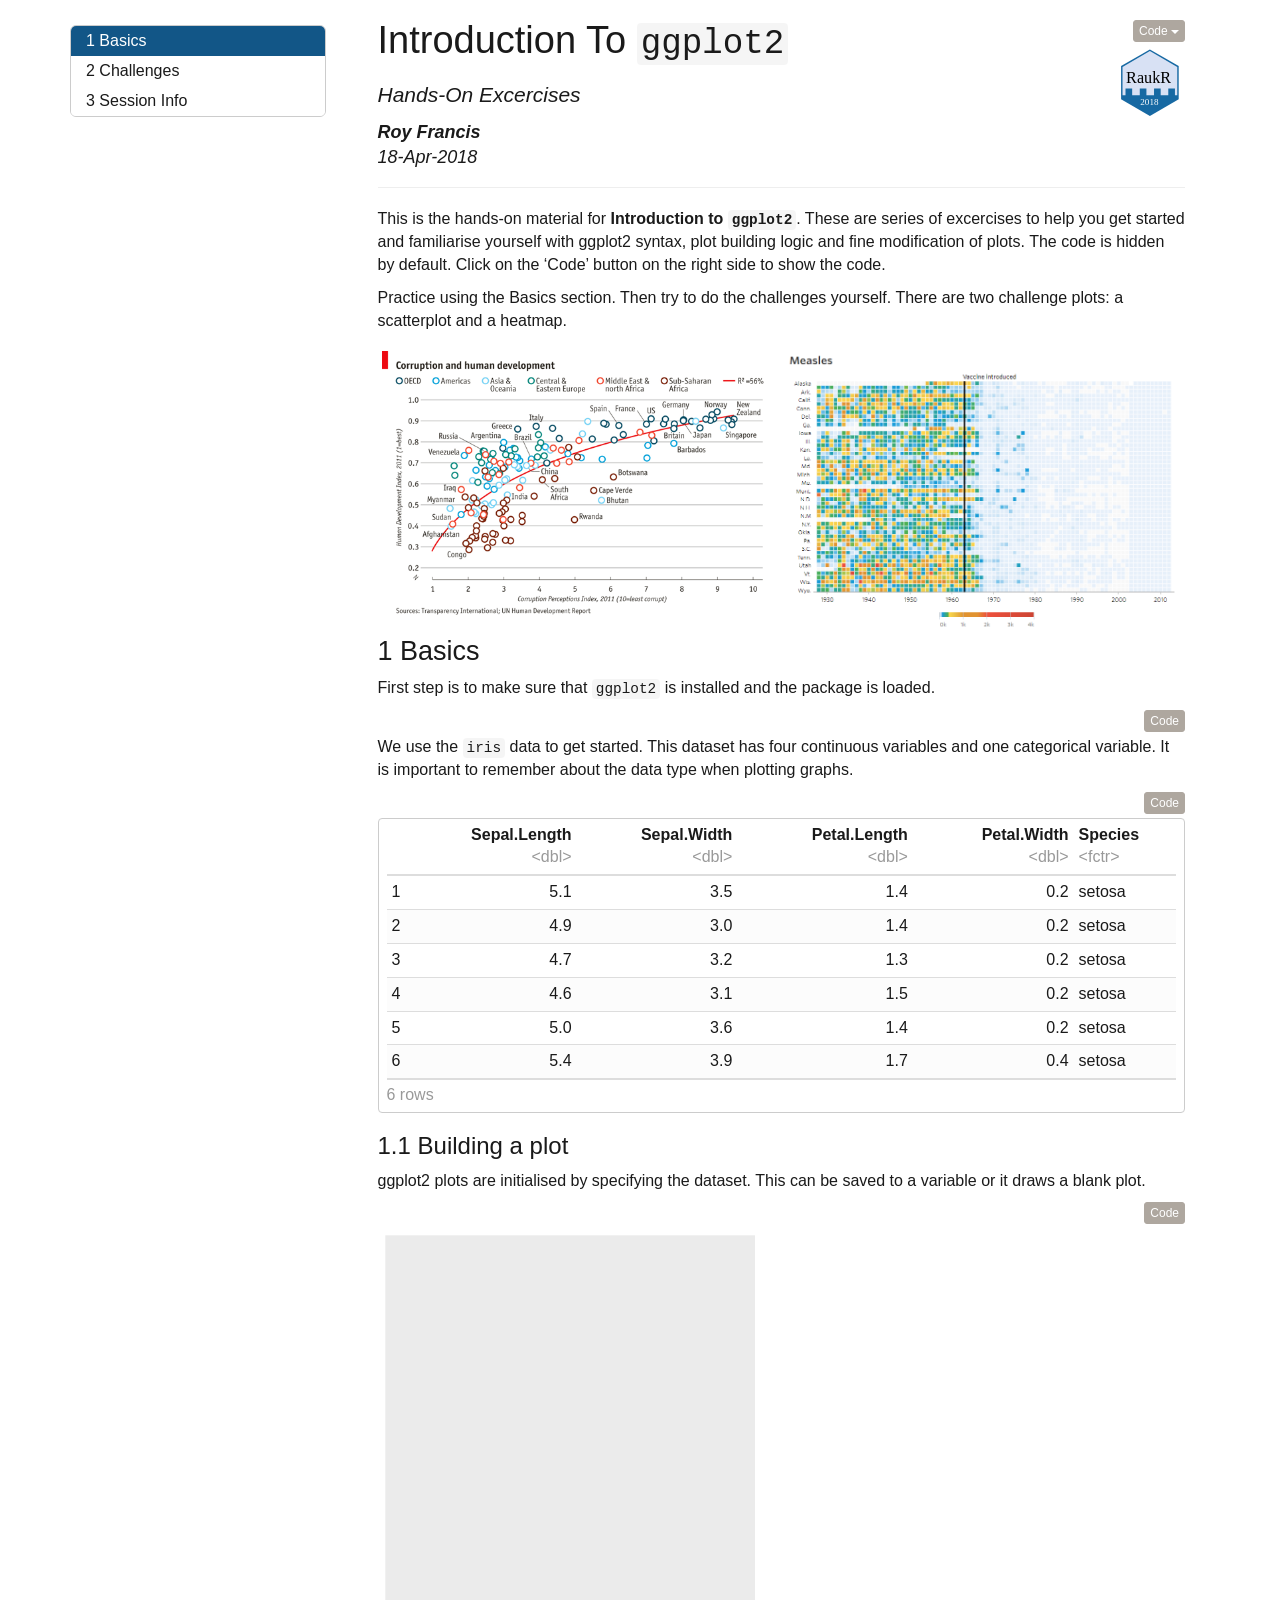
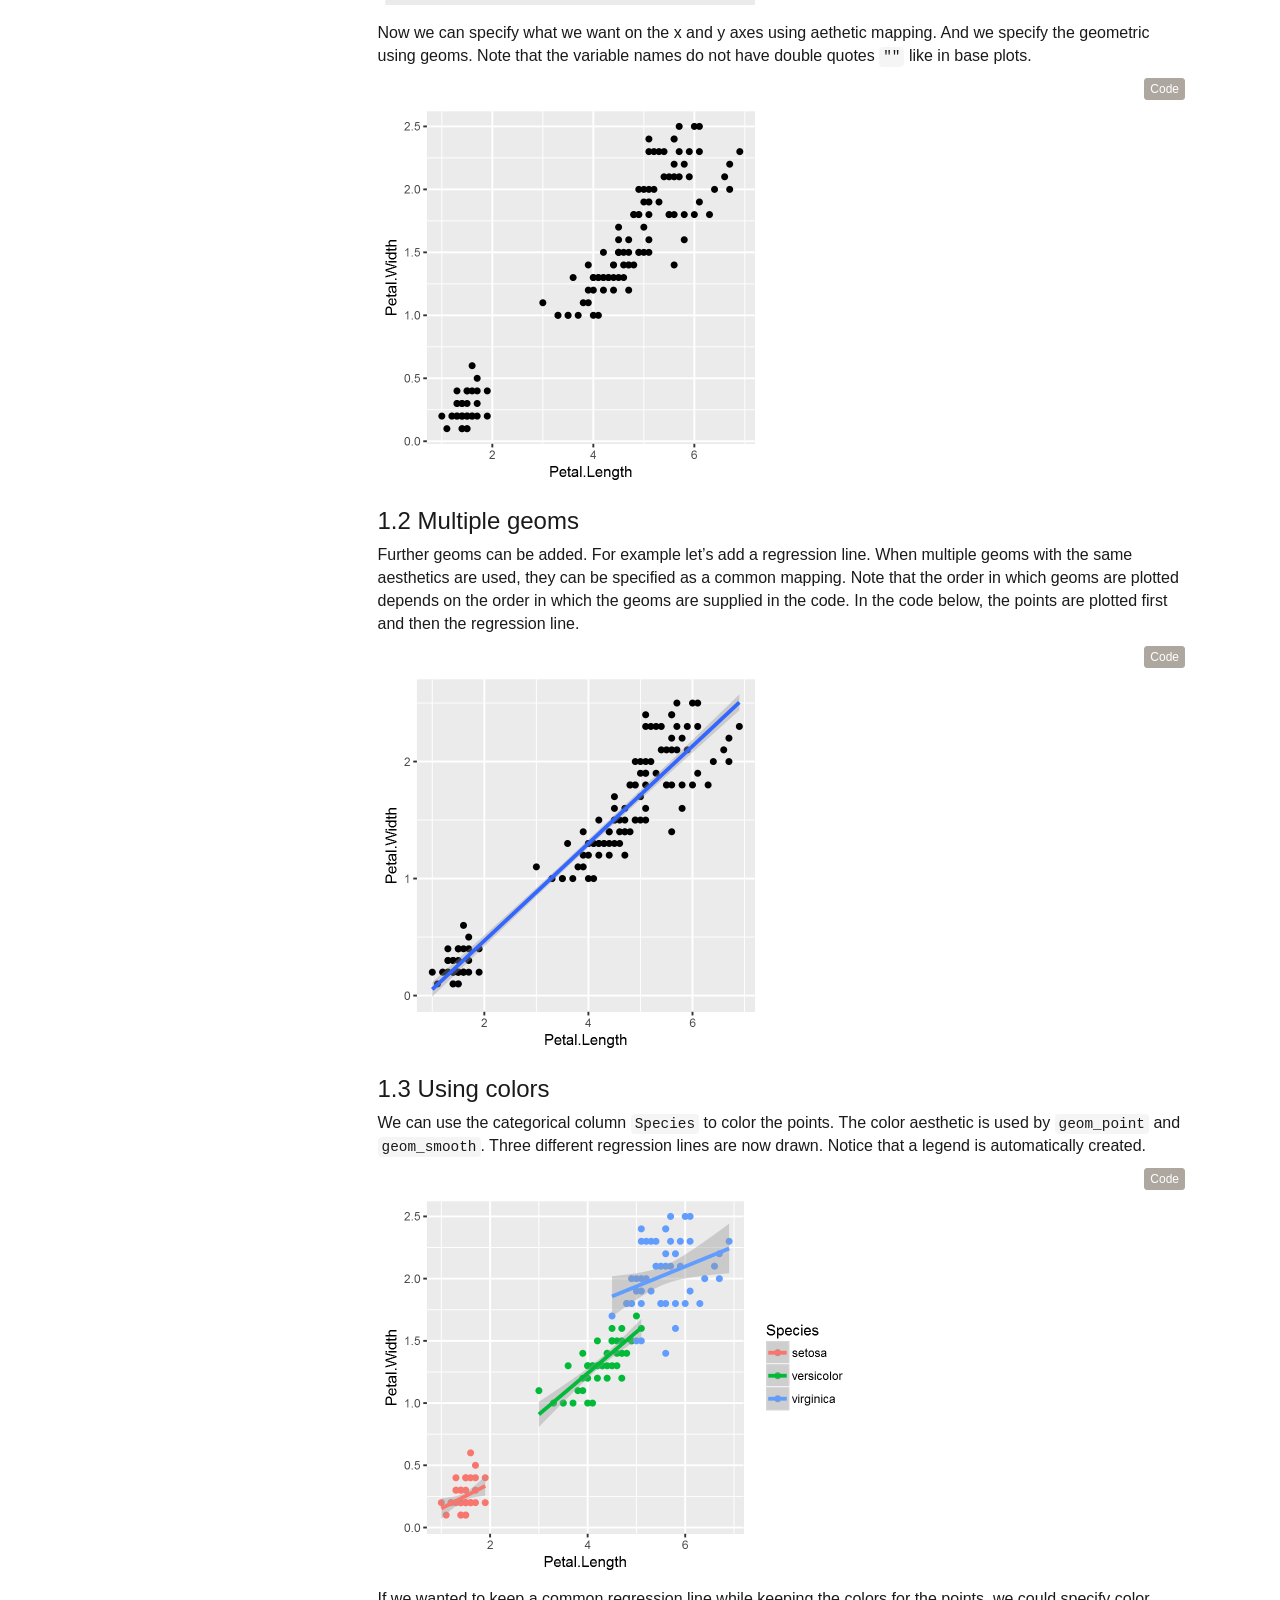
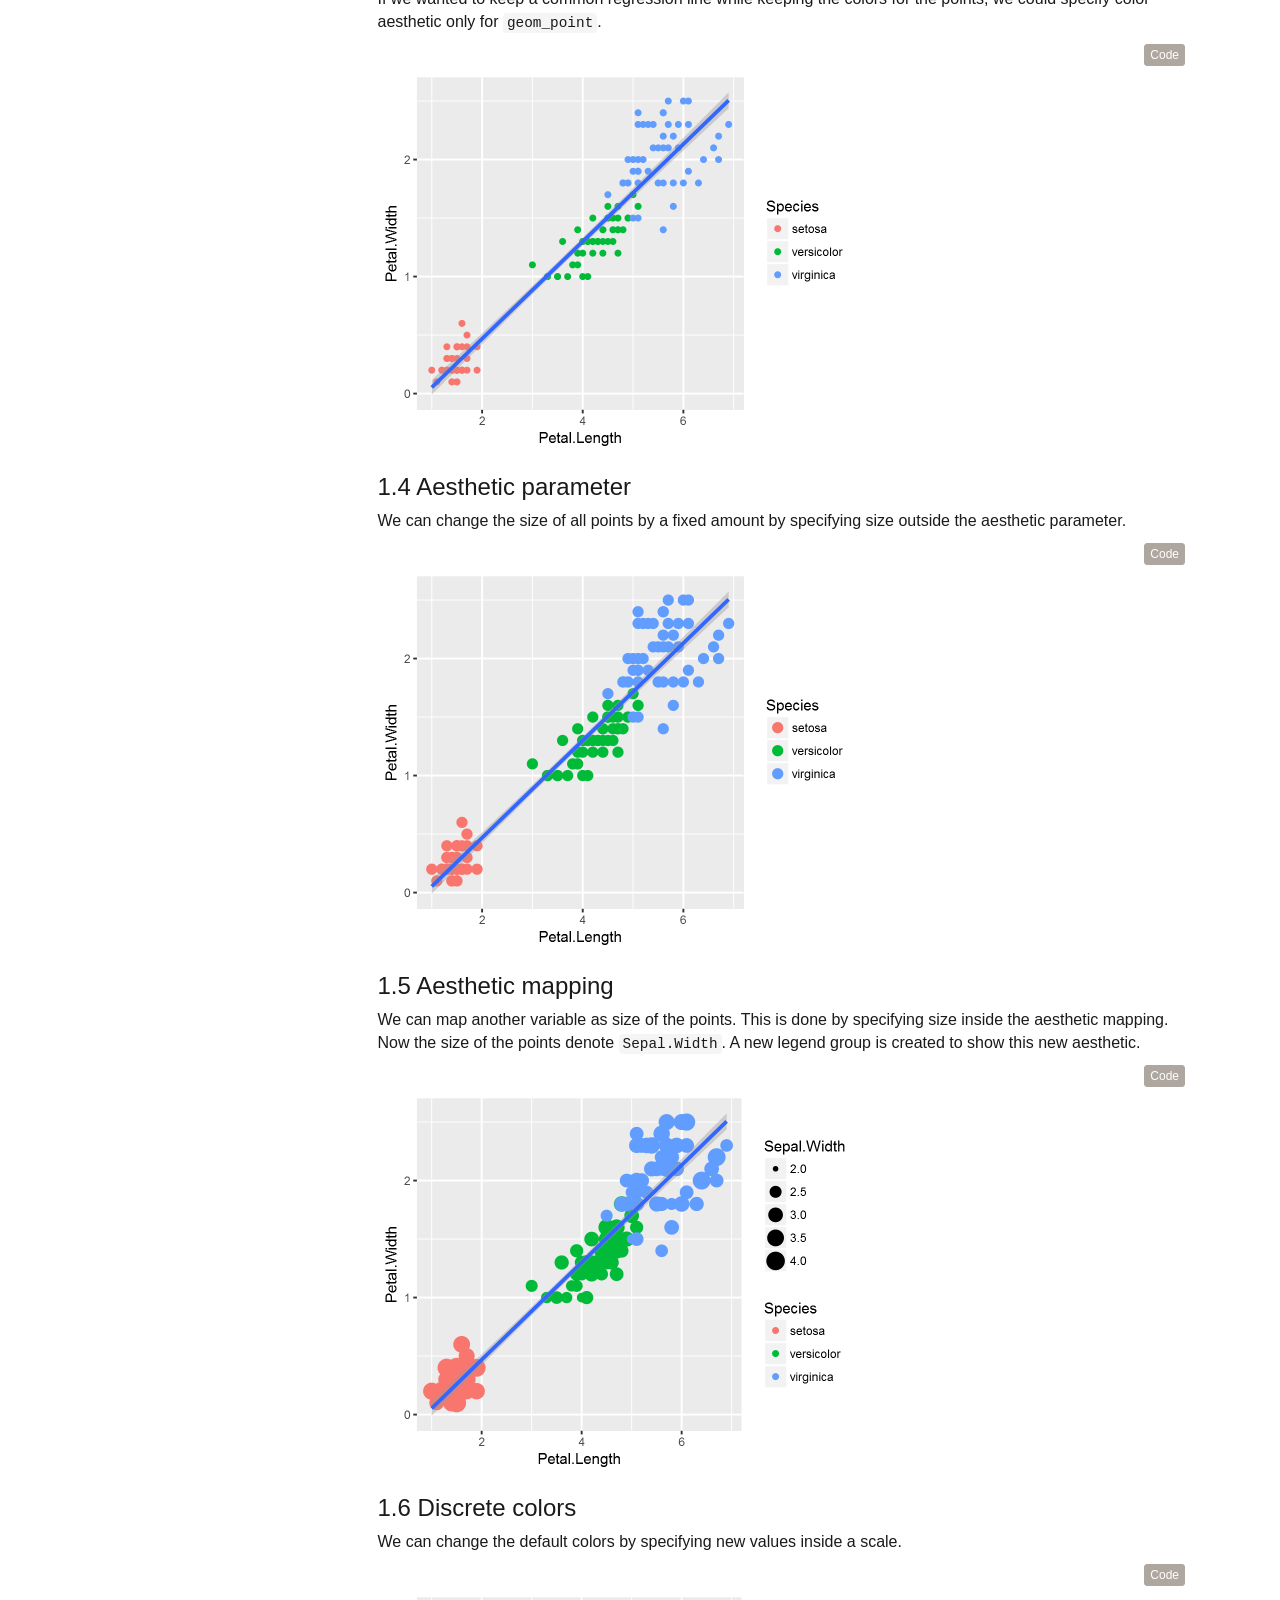
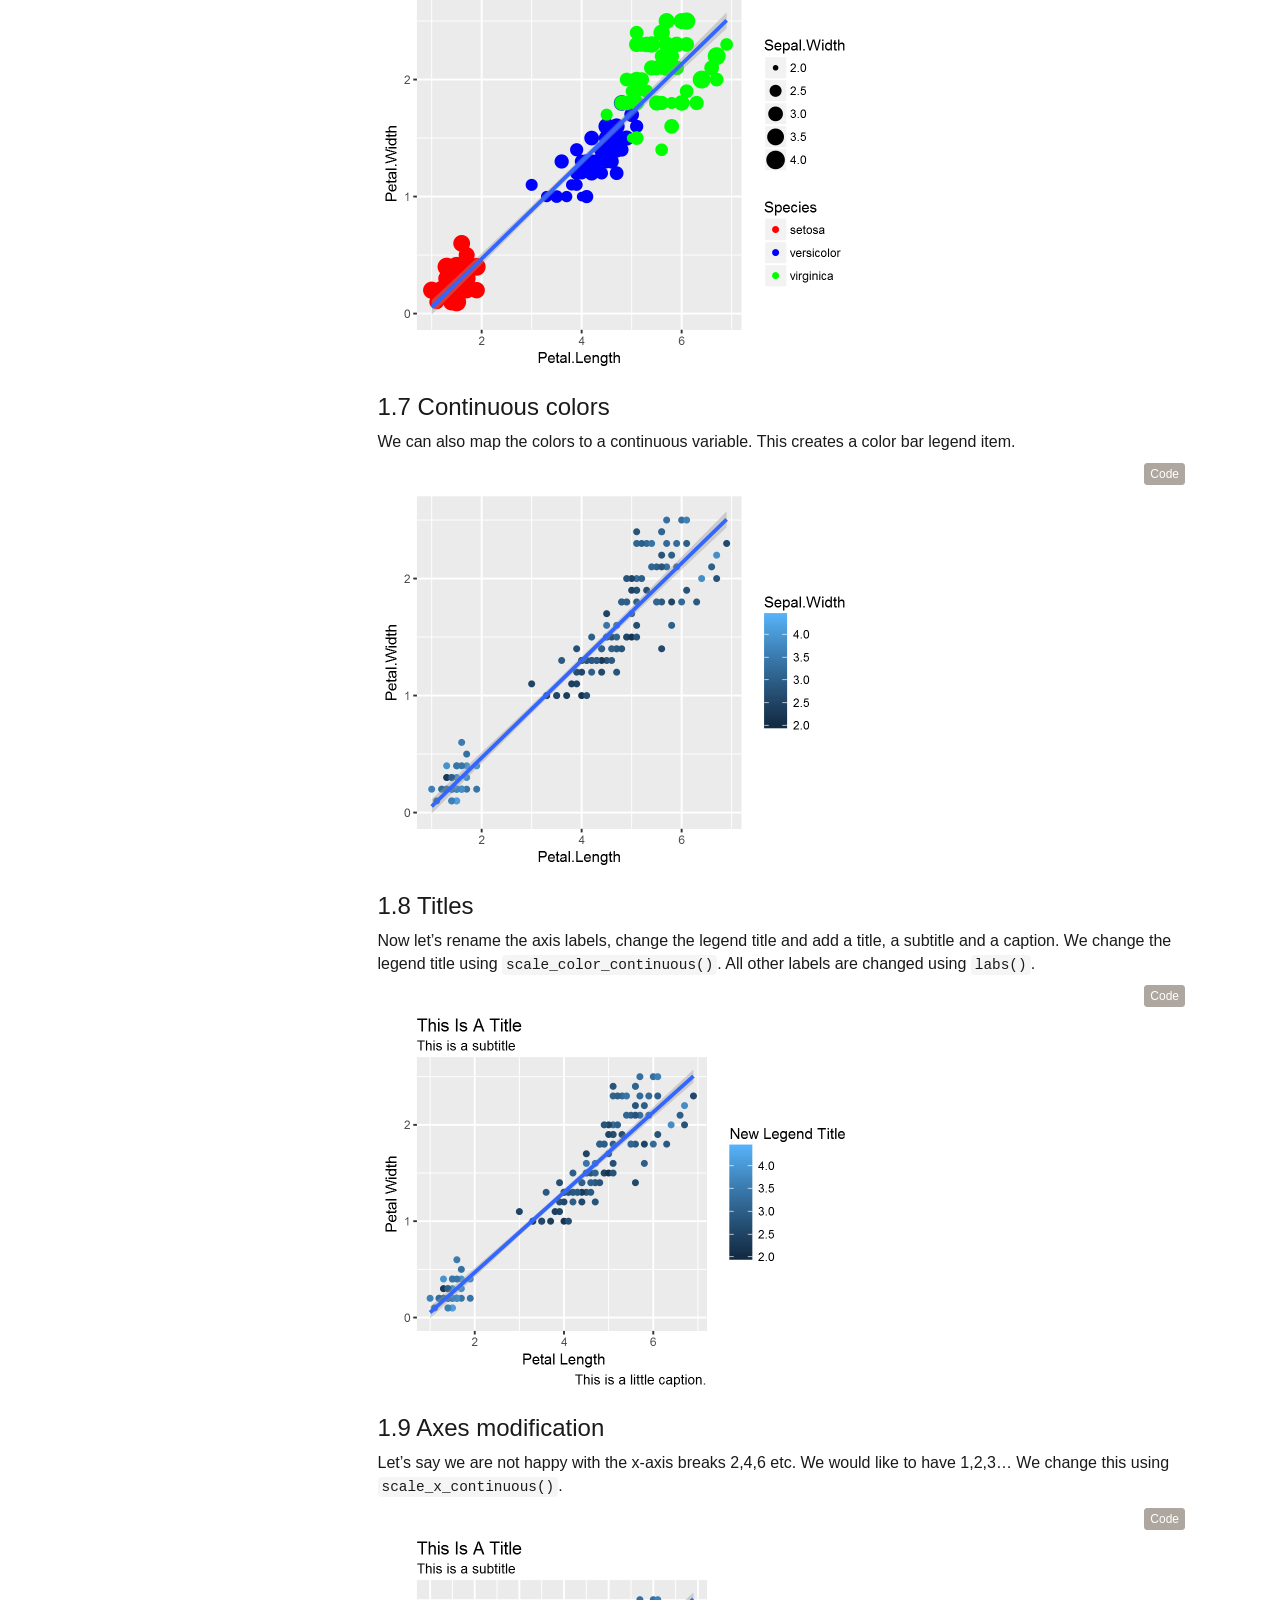
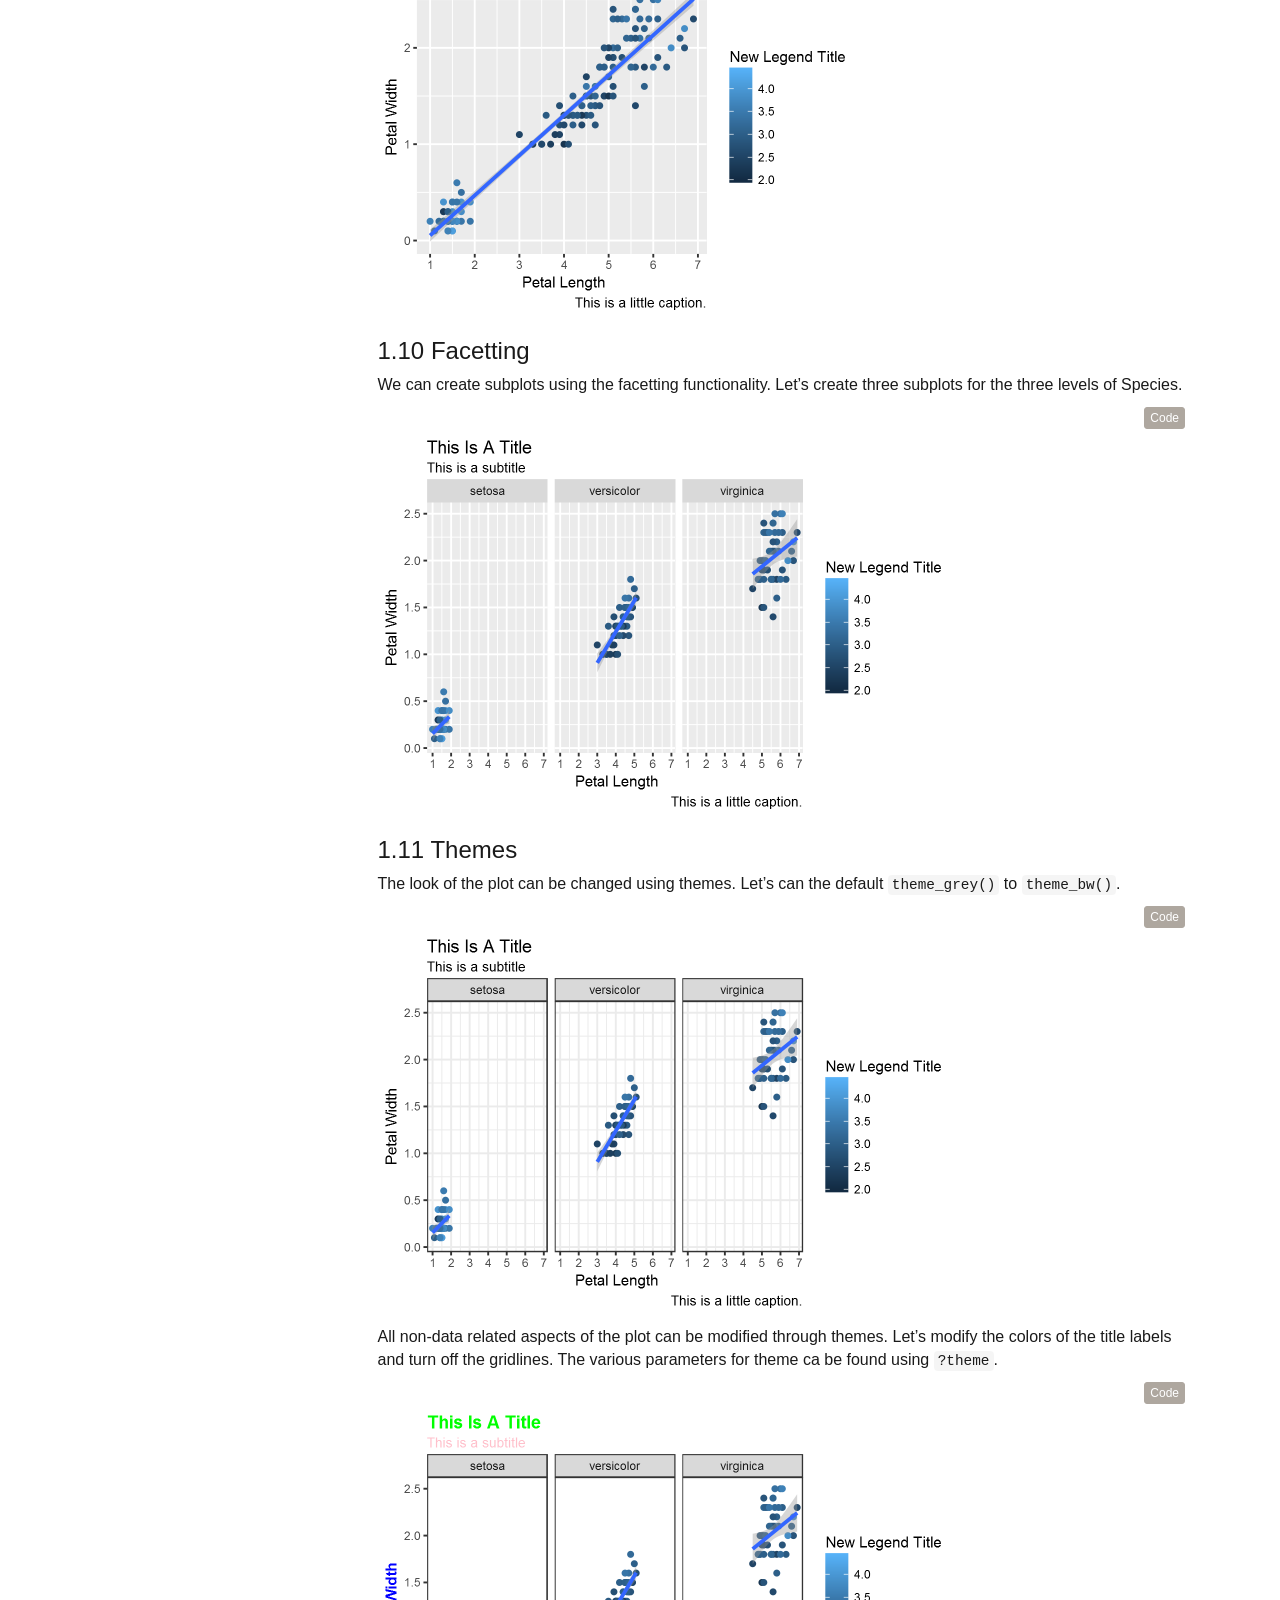
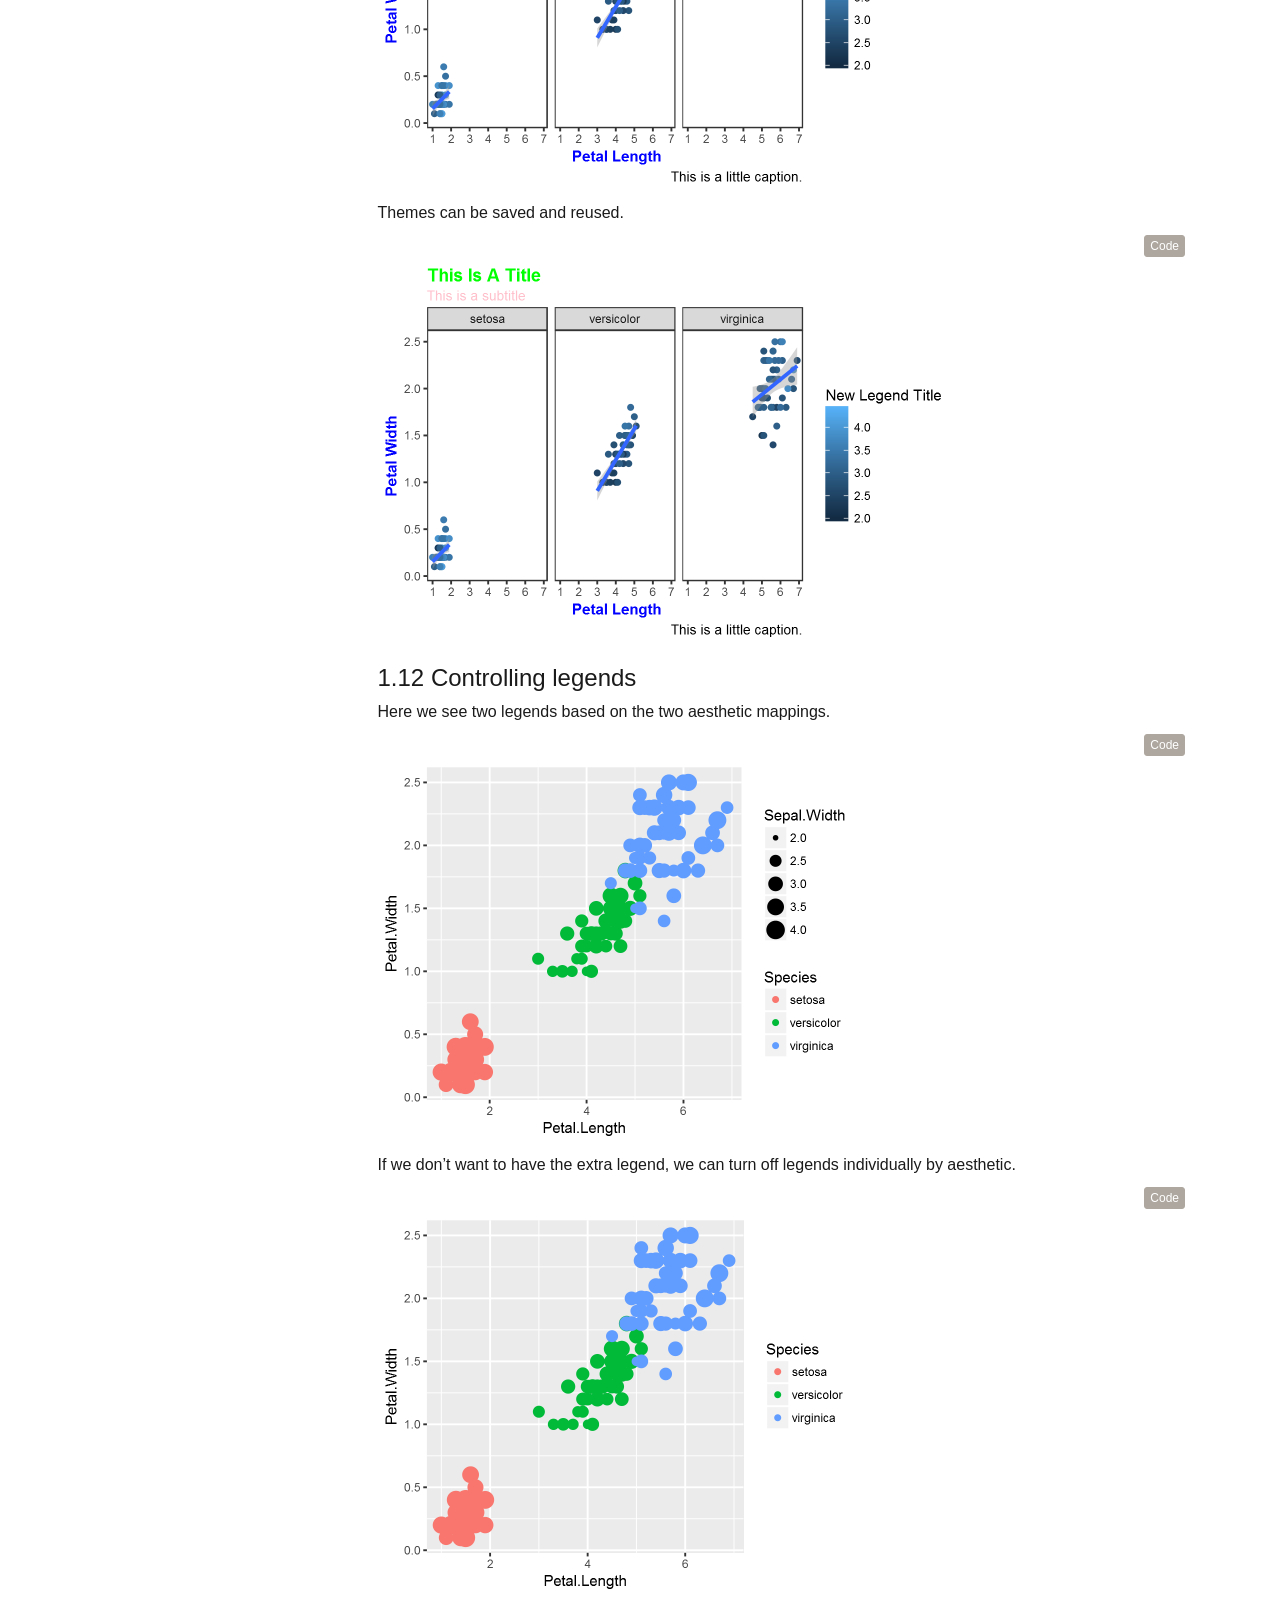
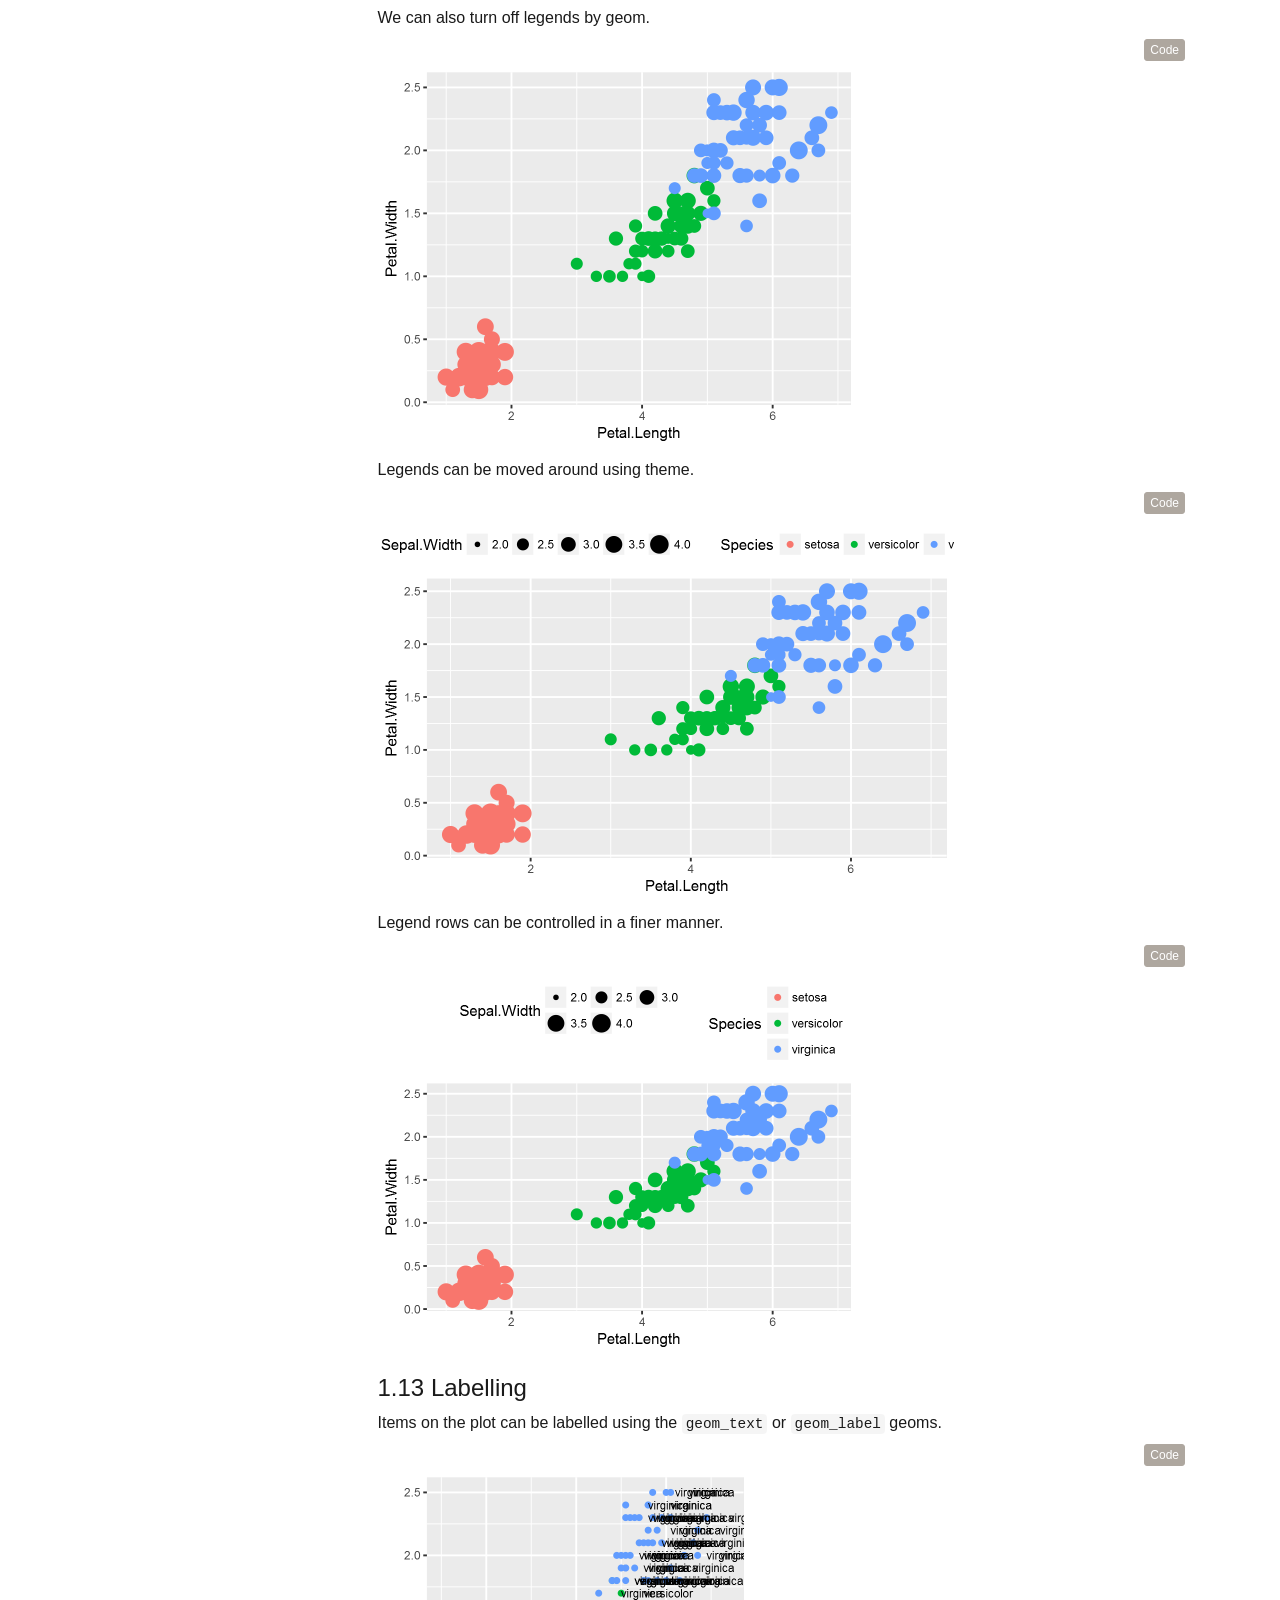
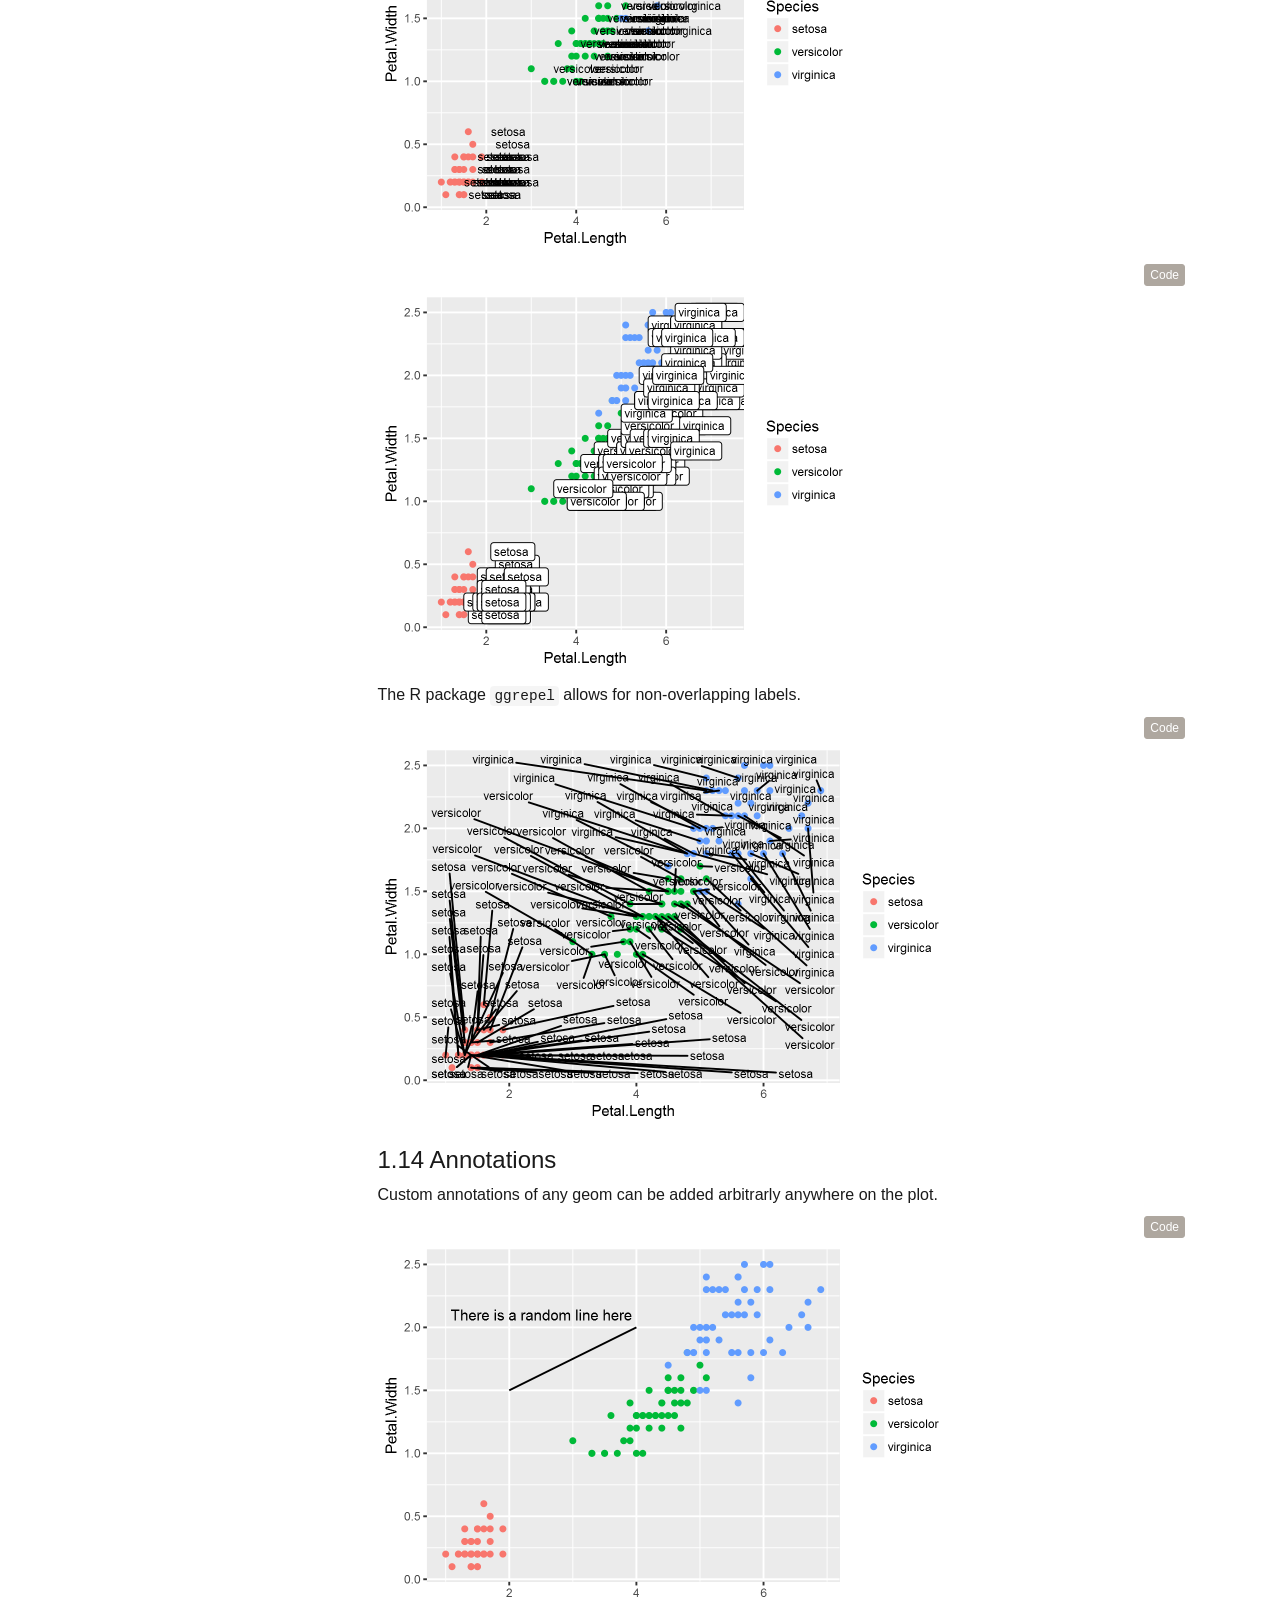
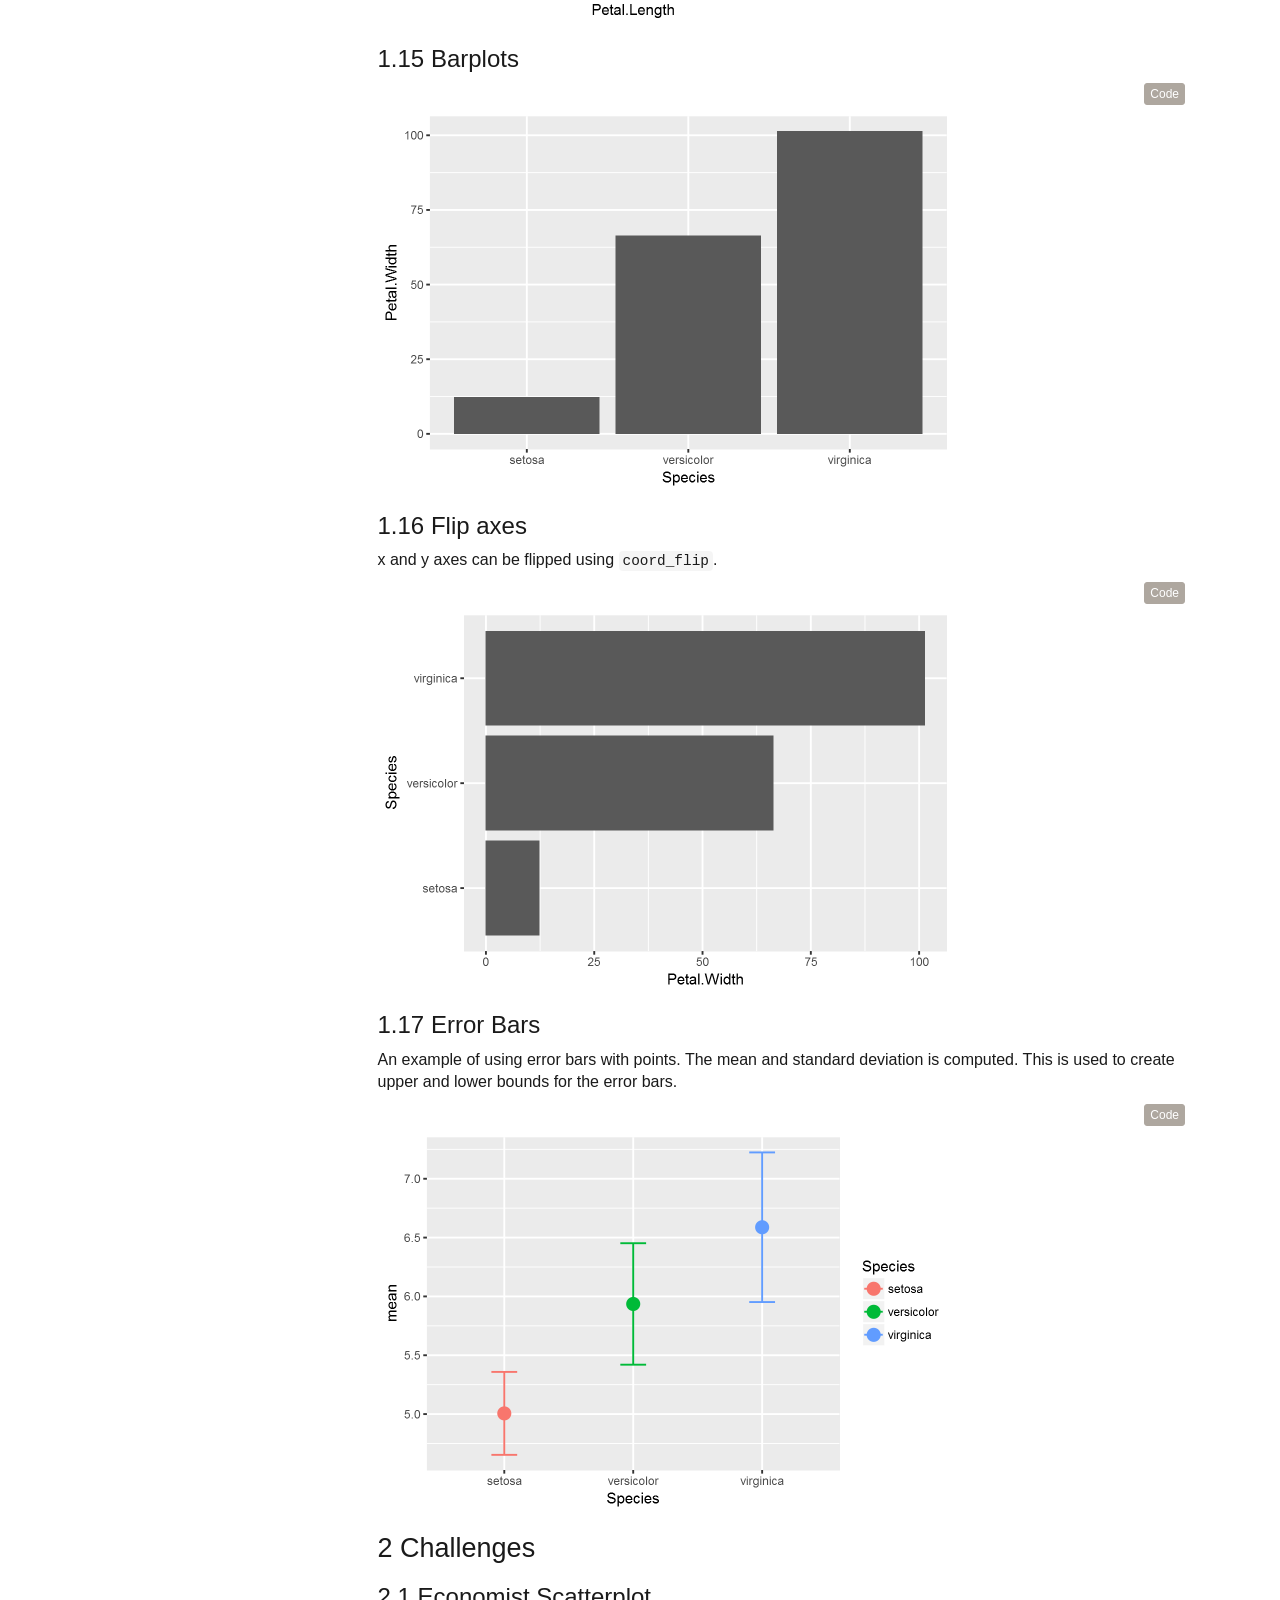
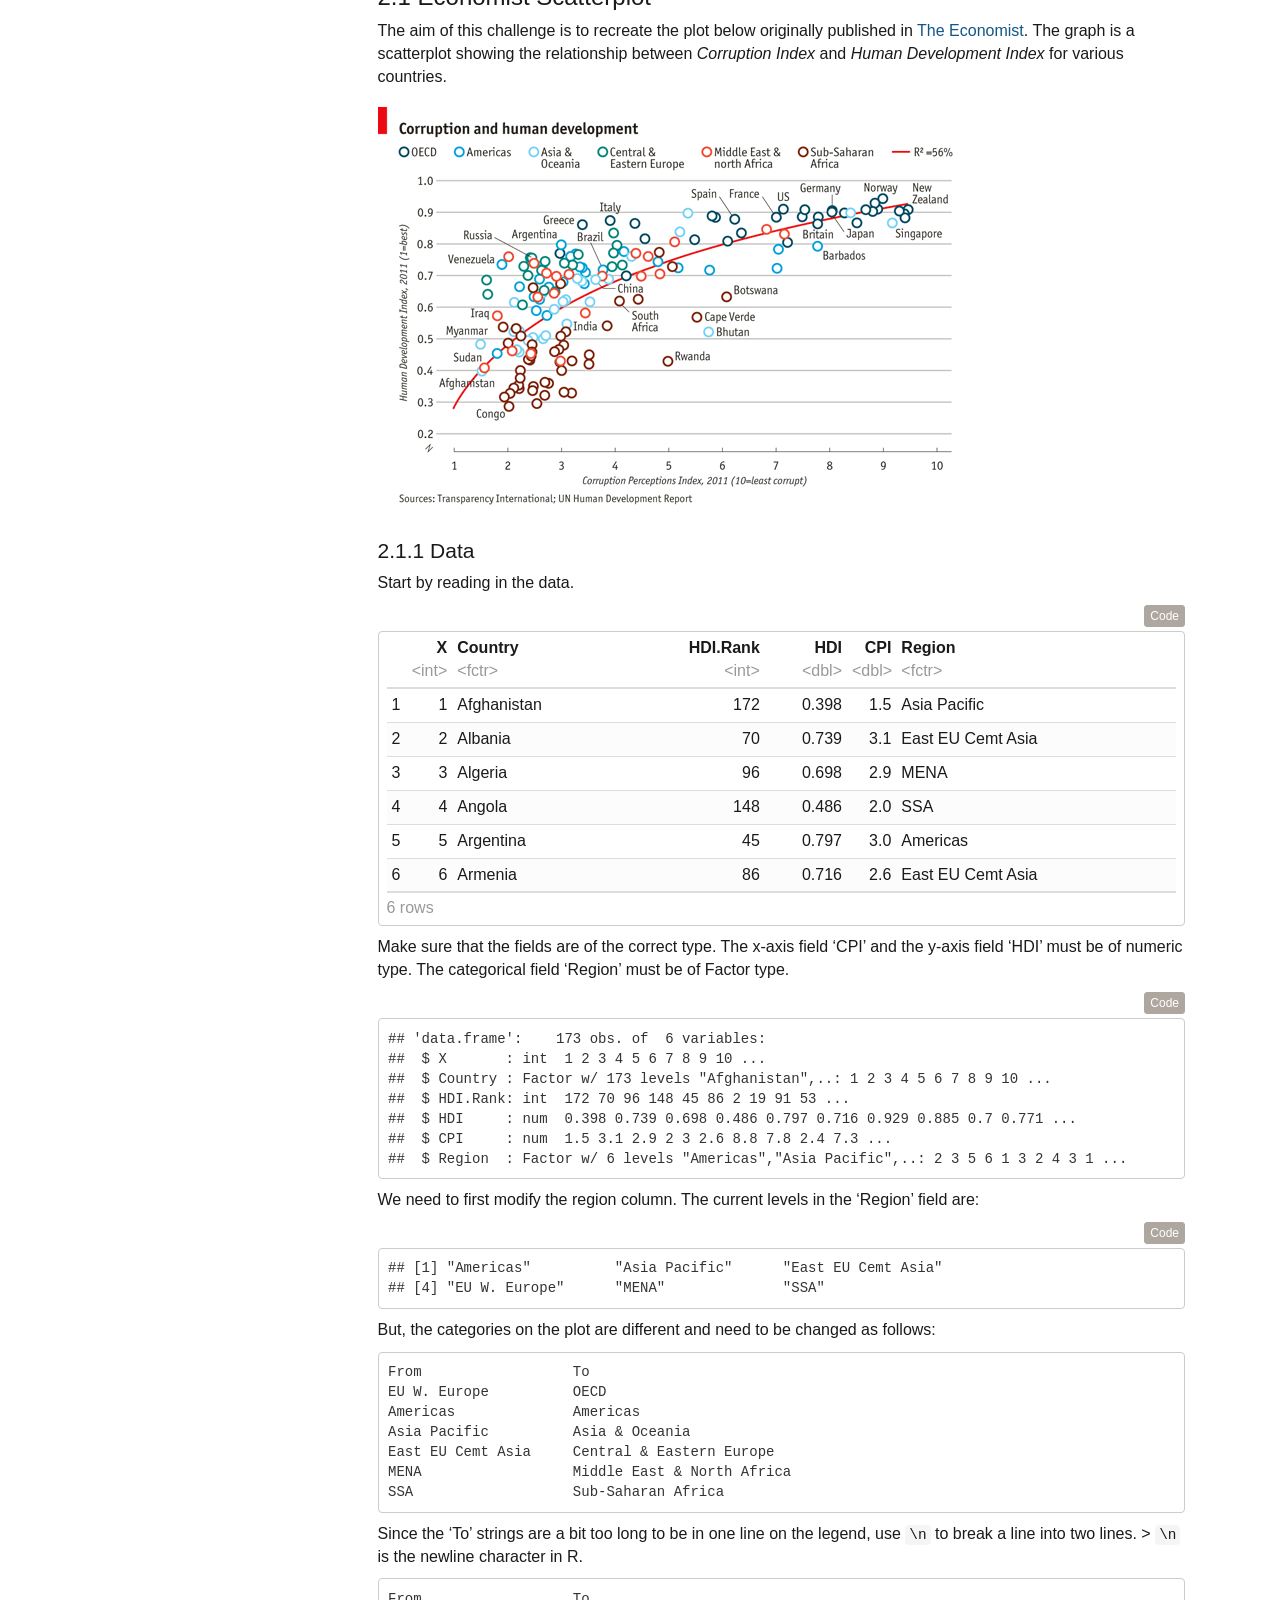
==== commit 8834c3f8: "Updated course Plot NA colour tiles fixed" ====
--- a/docs/ggplot_course.html
+++ b/docs/ggplot_course.html
@@ -896,23 +896,32 @@
 5501 1957  ALASKA  2.16
 5502 1958  ALASKA  2.05
 ...</code></pre>
-<p>The solution is to sum up all the cases for a state for all weeks within a year into one value for that year. This can be done using the <code>summarise()</code> function from package <code>dplyr</code>. The dots in state names are replaced by spaces and the words are converted to title case (First letter capital and rest lowercase). We also convert the column names to lowercase for consistency.</p>
-<div class="sourceCode"><pre class="sourceCode r"><code class="sourceCode r">me3 &lt;-<span class="st"> </span>me2 <span class="op">%&gt;%</span><span class="st"> </span><span class="kw">group_by</span>(YEAR,state) <span class="op">%&gt;%</span><span class="st"> </span>
-<span class="st">                </span><span class="kw">summarise</span>(<span class="dt">total=</span><span class="kw">sum</span>(value,<span class="dt">na.rm=</span><span class="ot">TRUE</span>)) <span class="op">%&gt;%</span>
+<p>The solution is to sum up all the cases for a state for all weeks within a year into one value for that year. This can be done using the <code>summarise()</code> function from package <code>dplyr</code>.</p>
+<blockquote>
+<ul>
+<li>A custom function is used to sum over weeks. If all values are NA, then result is NA. If some values are NA, the NAs are removed and the remaining numbers are summed.</li>
+<li>The dots in state names are replaced by spaces and the words are converted to title case (First letter capital and rest lowercase).</li>
+<li>We also convert the column names to lowercase for consistency.</li>
+</ul>
+</blockquote>
+<div class="sourceCode"><pre class="sourceCode r"><code class="sourceCode r">fun1 &lt;-<span class="st"> </span><span class="cf">function</span>(x) <span class="kw">ifelse</span>(<span class="kw">all</span>(<span class="kw">is.na</span>(x)),<span class="ot">NA</span>,<span class="kw">sum</span>(x,<span class="dt">na.rm=</span><span class="ot">TRUE</span>))
+
+me3 &lt;-<span class="st"> </span>me2 <span class="op">%&gt;%</span><span class="st"> </span><span class="kw">group_by</span>(YEAR,state) <span class="op">%&gt;%</span><span class="st"> </span>
+<span class="st">                </span><span class="kw">summarise</span>(<span class="dt">total=</span><span class="kw">fun1</span>(value)) <span class="op">%&gt;%</span>
 <span class="st">                </span><span class="kw">mutate</span>(<span class="dt">state=</span><span class="kw">str_replace_all</span>(state,<span class="st">&quot;[.]&quot;</span>,<span class="st">&quot; &quot;</span>),
                        <span class="dt">state=</span><span class="kw">str_to_title</span>(state))
 <span class="kw">colnames</span>(me3) &lt;-<span class="st"> </span><span class="kw">tolower</span>(<span class="kw">colnames</span>(me3))
 <span class="kw">head</span>(me3)</code></pre></div>
 <div data-pagedtable="false">
 <script data-pagedtable-source type="application/json">
-{"columns":[{"label":["year"],"name":[1],"type":["int"],"align":["right"]},{"label":["state"],"name":[2],"type":["chr"],"align":["left"]},{"label":["total"],"name":[3],"type":["dbl"],"align":["right"]}],"data":[{"1":"1928","2":"Alabama","3":"334.99"},{"1":"1928","2":"Alaska","3":"0.00"},{"1":"1928","2":"Arizona","3":"200.75"},{"1":"1928","2":"Arkansas","3":"481.77"},{"1":"1928","2":"California","3":"69.22"},{"1":"1928","2":"Colorado","3":"206.98"}],"options":{"columns":{"min":{},"max":[10]},"rows":{"min":[10],"max":[10]},"pages":{}}}
+{"columns":[{"label":["year"],"name":[1],"type":["int"],"align":["right"]},{"label":["state"],"name":[2],"type":["chr"],"align":["left"]},{"label":["total"],"name":[3],"type":["dbl"],"align":["right"]}],"data":[{"1":"1928","2":"Alabama","3":"334.99"},{"1":"1928","2":"Alaska","3":"NA"},{"1":"1928","2":"Arizona","3":"200.75"},{"1":"1928","2":"Arkansas","3":"481.77"},{"1":"1928","2":"California","3":"69.22"},{"1":"1928","2":"Colorado","3":"206.98"}],"options":{"columns":{"min":{},"max":[10]},"rows":{"min":[10],"max":[10]},"pages":{}}}
   </script>
 </div>
 <div class="sourceCode"><pre class="sourceCode r"><code class="sourceCode r"><span class="kw">str</span>(me3)</code></pre></div>
 <pre><code>## Classes &#39;grouped_df&#39;, &#39;tbl_df&#39;, &#39;tbl&#39; and &#39;data.frame&#39;:  3876 obs. of  3 variables:
 ##  $ year : int  1928 1928 1928 1928 1928 1928 1928 1928 1928 1928 ...
 ##  $ state: chr  &quot;Alabama&quot; &quot;Alaska&quot; &quot;Arizona&quot; &quot;Arkansas&quot; ...
-##  $ total: num  335 0 200.8 481.8 69.2 ...
+##  $ total: num  335 NA 200.8 481.8 69.2 ...
 ##  - attr(*, &quot;vars&quot;)= chr &quot;YEAR&quot;
 ##  - attr(*, &quot;labels&quot;)=&#39;data.frame&#39;:   76 obs. of  1 variable:
 ##   ..$ YEAR: int  1928 1929 1930 1931 1932 1933 1934 1935 1936 1937 ...
@@ -1003,9 +1012,8 @@
 <div id="tile" class="section level3">
 <h3><span class="header-section-number">2.2.3</span> Tile</h3>
 <p>We can build up a basic ggplot and heatmap tiles can be plotted using the geom <code>geom_tile</code>. ‘year’ is mapped to the x-axis, ‘state’ to the y-axis and fill color for the tiles is the ‘total’ value.</p>
-<div class="sourceCode"><pre class="sourceCode r"><code class="sourceCode r">p &lt;-<span class="st"> </span><span class="kw">ggplot</span>(me3,<span class="kw">aes</span>(<span class="dt">x=</span>year,<span class="dt">y=</span>state,<span class="dt">fill=</span>total))<span class="op">+</span>
-<span class="st">            </span><span class="kw">geom_tile</span>()
-p</code></pre></div>
+<div class="sourceCode"><pre class="sourceCode r"><code class="sourceCode r"><span class="kw">ggplot</span>(me3,<span class="kw">aes</span>(<span class="dt">x=</span>year,<span class="dt">y=</span>state,<span class="dt">fill=</span>total))<span class="op">+</span>
+<span class="st">       </span><span class="kw">geom_tile</span>()</code></pre></div>
 <p><img src="ggplot_course_files/figure-html/unnamed-chunk-56-1.png" width="864" style="display: block; margin: auto auto auto 0;" /></p>
 <p>Add borders around the tiles. We use <code>reorder(state,desc(state))</code> to reverse the order of states so that it reads A-Z from top to bottom.</p>
 <div class="sourceCode"><pre class="sourceCode r"><code class="sourceCode r">p &lt;-<span class="st"> </span><span class="kw">ggplot</span>(me3,<span class="kw">aes</span>(<span class="dt">x=</span>year,<span class="dt">y=</span><span class="kw">reorder</span>(state,<span class="kw">desc</span>(state)),<span class="dt">fill=</span>total))<span class="op">+</span>
@@ -1020,14 +1028,14 @@
 
 p <span class="op">+</span><span class="st"> </span><span class="kw">scale_y_discrete</span>(<span class="dt">expand=</span><span class="kw">c</span>(<span class="dv">0</span>,<span class="dv">0</span>))<span class="op">+</span>
 <span class="st">    </span><span class="kw">scale_x_continuous</span>(<span class="dt">expand=</span><span class="kw">c</span>(<span class="dv">0</span>,<span class="dv">0</span>),<span class="dt">breaks=</span><span class="kw">seq</span>(<span class="dv">1930</span>,<span class="dv">2010</span>,<span class="dt">by=</span><span class="dv">10</span>))<span class="op">+</span>
-<span class="st">    </span><span class="kw">scale_fill_gradientn</span>(<span class="dt">colors=</span>cols,<span class="dt">na.value=</span><span class="st">&quot;grey90&quot;</span>)</code></pre></div>
+<span class="st">    </span><span class="kw">scale_fill_gradientn</span>(<span class="dt">colors=</span>cols,<span class="dt">na.value=</span><span class="st">&quot;grey95&quot;</span>)</code></pre></div>
 <p><img src="ggplot_course_files/figure-html/unnamed-chunk-58-1.png" width="864" style="display: block; margin: auto auto auto 0;" /></p>
 <p>The fill scale can be further refined to resemble that of the original plot.</p>
 <div class="sourceCode"><pre class="sourceCode r"><code class="sourceCode r">cols &lt;-<span class="st"> </span><span class="kw">c</span>(<span class="st">&quot;#e7f0fa&quot;</span>,<span class="st">&quot;#c9e2f6&quot;</span>,<span class="st">&quot;#95cbee&quot;</span>,<span class="st">&quot;#0099dc&quot;</span>,<span class="st">&quot;#4ab04a&quot;</span>, <span class="st">&quot;#ffd73e&quot;</span>,<span class="st">&quot;#eec73a&quot;</span>,<span class="st">&quot;#e29421&quot;</span>,<span class="st">&quot;#f05336&quot;</span>,<span class="st">&quot;#ce472e&quot;</span>)
 
 p &lt;-<span class="st"> </span>p<span class="op">+</span><span class="st"> </span><span class="kw">scale_y_discrete</span>(<span class="dt">expand=</span><span class="kw">c</span>(<span class="dv">0</span>,<span class="dv">0</span>))<span class="op">+</span>
 <span class="st">        </span><span class="kw">scale_x_continuous</span>(<span class="dt">expand=</span><span class="kw">c</span>(<span class="dv">0</span>,<span class="dv">0</span>),<span class="dt">breaks=</span><span class="kw">seq</span>(<span class="dv">1930</span>,<span class="dv">2010</span>,<span class="dt">by=</span><span class="dv">10</span>))<span class="op">+</span>
-<span class="st">        </span><span class="kw">scale_fill_gradientn</span>(<span class="dt">colors=</span>cols,<span class="dt">na.value=</span><span class="st">&quot;grey90&quot;</span>,
+<span class="st">        </span><span class="kw">scale_fill_gradientn</span>(<span class="dt">colors=</span>cols,<span class="dt">na.value=</span><span class="st">&quot;grey95&quot;</span>,
                              <span class="dt">limits=</span><span class="kw">c</span>(<span class="dv">0</span>,<span class="dv">4000</span>),
                              <span class="dt">values=</span><span class="kw">c</span>(<span class="dv">0</span>,<span class="fl">0.01</span>,<span class="fl">0.02</span>,<span class="fl">0.03</span>,<span class="fl">0.09</span>,<span class="fl">0.1</span>,<span class="fl">0.15</span>,<span class="fl">0.25</span>,<span class="fl">0.4</span>,<span class="fl">0.5</span>,<span class="dv">1</span>),
                              <span class="dt">labels=</span><span class="kw">c</span>(<span class="st">&quot;0k&quot;</span>,<span class="st">&quot;1k&quot;</span>,<span class="st">&quot;2k&quot;</span>,<span class="st">&quot;3k&quot;</span>,<span class="st">&quot;4k&quot;</span>),
@@ -1071,6 +1079,7 @@
 <li>Set legend font to color grey20.</li>
 <li>Adjust size and justification of x and y axes text</li>
 <li>Adjust title justification</li>
+<li>Remove all gridlines</li>
 </ul>
 </blockquote>
 <div class="sourceCode"><pre class="sourceCode r"><code class="sourceCode r">  p<span class="op">+</span><span class="kw">theme_minimal</span>(<span class="dt">base_family=</span><span class="st">&quot;Gidole&quot;</span>)<span class="op">+</span>
@@ -1081,7 +1090,8 @@
         <span class="dt">axis.text.y=</span><span class="kw">element_text</span>(<span class="dt">size=</span><span class="dv">6</span>,<span class="dt">hjust=</span><span class="dv">1</span>,<span class="dt">vjust=</span><span class="fl">0.5</span>),
         <span class="dt">axis.text.x=</span><span class="kw">element_text</span>(<span class="dt">size=</span><span class="dv">8</span>),
         <span class="dt">axis.ticks.y=</span><span class="kw">element_blank</span>(),
-        <span class="dt">title=</span><span class="kw">element_text</span>(<span class="dt">hjust=</span><span class="op">-</span>.<span class="dv">07</span>,<span class="dt">vjust=</span><span class="dv">1</span>))</code></pre></div>
+        <span class="dt">title=</span><span class="kw">element_text</span>(<span class="dt">hjust=</span><span class="op">-</span>.<span class="dv">07</span>,<span class="dt">vjust=</span><span class="dv">1</span>),
+        <span class="dt">panel.grid=</span><span class="kw">element_blank</span>())</code></pre></div>
 <p><img src="ggplot_course_files/figure-html/unnamed-chunk-63-1.png" width="864" style="display: block; margin: auto auto auto 0;" /></p>
 <p>Our plot is ready and we can compare it to the original version.</p>
 <div class="figure">
@@ -1091,13 +1101,16 @@
 <p>The full code for this challenge is here:</p>
 <div class="sourceCode"><pre class="sourceCode r"><code class="sourceCode r"><span class="co"># read data</span>
 me &lt;-<span class="st"> </span><span class="kw">read.csv</span>(<span class="st">&quot;ggplot_course_assets/data_wsj.csv&quot;</span>,<span class="dt">header=</span>T,<span class="dt">stringsAsFactors=</span>F,<span class="dt">skip=</span><span class="dv">2</span>)
+
+<span class="co"># custom summing function</span>
+fun1 &lt;-<span class="st"> </span><span class="cf">function</span>(x) <span class="kw">ifelse</span>(<span class="kw">all</span>(<span class="kw">is.na</span>(x)),<span class="ot">NA</span>,<span class="kw">sum</span>(x,<span class="dt">na.rm=</span><span class="ot">TRUE</span>))
 
 <span class="co"># tidy data</span>
 me1 &lt;-<span class="st"> </span>me <span class="op">%&gt;%</span><span class="st"> </span><span class="kw">gather</span>(<span class="dt">key=</span>state,<span class="dt">value=</span>value,<span class="op">-</span>YEAR,<span class="op">-</span>WEEK)
 me2 &lt;-<span class="st"> </span>me1 <span class="op">%&gt;%</span><span class="st"> </span><span class="kw">mutate</span>(<span class="dt">value=</span><span class="kw">str_replace</span>(value,<span class="st">&quot;^-$&quot;</span>,<span class="ot">NA_character_</span>),
                       <span class="dt">value=</span><span class="kw">as.numeric</span>(value))
 me3 &lt;-<span class="st"> </span>me2 <span class="op">%&gt;%</span><span class="st"> </span><span class="kw">group_by</span>(YEAR,state) <span class="op">%&gt;%</span><span class="st"> </span>
-<span class="st">                </span><span class="kw">summarise</span>(<span class="dt">total=</span><span class="kw">sum</span>(value,<span class="dt">na.rm=</span><span class="ot">TRUE</span>)) <span class="op">%&gt;%</span>
+<span class="st">                </span><span class="kw">summarise</span>(<span class="dt">total=</span><span class="kw">fun1</span>(value)) <span class="op">%&gt;%</span>
 <span class="st">                </span><span class="kw">mutate</span>(<span class="dt">state=</span><span class="kw">str_replace_all</span>(state,<span class="st">&quot;[.]&quot;</span>,<span class="st">&quot; &quot;</span>),
                        <span class="dt">state=</span><span class="kw">str_to_title</span>(state))
 <span class="kw">colnames</span>(me3) &lt;-<span class="st"> </span><span class="kw">tolower</span>(<span class="kw">colnames</span>(me3))
@@ -1110,7 +1123,7 @@
 <span class="st">      </span><span class="kw">geom_tile</span>(<span class="dt">color=</span><span class="st">&quot;white&quot;</span>,<span class="dt">size=</span><span class="fl">0.25</span>)<span class="op">+</span>
 <span class="st">      </span><span class="kw">scale_y_discrete</span>(<span class="dt">expand=</span><span class="kw">c</span>(<span class="dv">0</span>,<span class="dv">0</span>))<span class="op">+</span>
 <span class="st">      </span><span class="kw">scale_x_continuous</span>(<span class="dt">expand=</span><span class="kw">c</span>(<span class="dv">0</span>,<span class="dv">0</span>),<span class="dt">breaks=</span><span class="kw">seq</span>(<span class="dv">1930</span>,<span class="dv">2010</span>,<span class="dt">by=</span><span class="dv">10</span>))<span class="op">+</span>
-<span class="st">      </span><span class="kw">scale_fill_gradientn</span>(<span class="dt">colors=</span>cols,<span class="dt">na.value=</span><span class="st">&quot;grey90&quot;</span>,
+<span class="st">      </span><span class="kw">scale_fill_gradientn</span>(<span class="dt">colors=</span>cols,<span class="dt">na.value=</span><span class="st">&quot;grey95&quot;</span>,
                            <span class="dt">limits=</span><span class="kw">c</span>(<span class="dv">0</span>,<span class="dv">4000</span>),
                            <span class="dt">values=</span><span class="kw">c</span>(<span class="dv">0</span>,<span class="fl">0.01</span>,<span class="fl">0.02</span>,<span class="fl">0.03</span>,<span class="fl">0.09</span>,<span class="fl">0.1</span>,<span class="fl">0.15</span>,<span class="fl">0.25</span>,<span class="fl">0.4</span>,<span class="fl">0.5</span>,<span class="dv">1</span>),
                            <span class="dt">labels=</span><span class="kw">c</span>(<span class="st">&quot;0k&quot;</span>,<span class="st">&quot;1k&quot;</span>,<span class="st">&quot;2k&quot;</span>,<span class="st">&quot;3k&quot;</span>,<span class="st">&quot;4k&quot;</span>),
@@ -1131,7 +1144,8 @@
         <span class="dt">axis.text.x=</span><span class="kw">element_text</span>(<span class="dt">size=</span><span class="dv">8</span>),
         <span class="dt">axis.ticks.y=</span><span class="kw">element_blank</span>(),
         <span class="dt">panel.grid=</span><span class="kw">element_blank</span>(),
-        <span class="dt">title=</span><span class="kw">element_text</span>(<span class="dt">hjust=</span><span class="op">-</span>.<span class="dv">07</span>,<span class="dt">vjust=</span><span class="dv">1</span>))</code></pre></div>
+        <span class="dt">title=</span><span class="kw">element_text</span>(<span class="dt">hjust=</span><span class="op">-</span>.<span class="dv">07</span>,<span class="dt">vjust=</span><span class="dv">1</span>),
+        <span class="dt">panel.grid=</span><span class="kw">element_blank</span>())</code></pre></div>
 </div>
 </div>
 </div>
@@ -1160,28 +1174,41 @@
 ## [1] stats     graphics  grDevices utils     datasets  methods   base     
 ## 
 ## other attached packages:
-##  [1] bindrcpp_0.2    extrafont_0.17  ggrepel_0.7.0   forcats_0.2.0  
-##  [5] stringr_1.2.0   dplyr_0.7.4     purrr_0.2.4     readr_1.1.1    
-##  [9] tidyr_0.8.0     tibble_1.4.2    ggplot2_2.2.1   tidyverse_1.2.1
-## [13] captioner_2.2.3 bookdown_0.7    knitr_1.20     
+##  [1] gdtools_0.1.6    gridExtra_2.3    kableExtra_0.7.0 bindrcpp_0.2    
+##  [5] extrafont_0.17   ggrepel_0.7.0    forcats_0.2.0    stringr_1.2.0   
+##  [9] dplyr_0.7.4      purrr_0.2.4      readr_1.1.1      tidyr_0.8.0     
+## [13] tibble_1.4.2     ggplot2_2.2.1    tidyverse_1.2.1  captioner_2.2.3 
+## [17] bookdown_0.7     knitr_1.20      
 ## 
 ## loaded via a namespace (and not attached):
-##  [1] tidyselect_0.2.3 xfun_0.1         reshape2_1.4.3   haven_1.1.1     
-##  [5] lattice_0.20-35  colorspace_1.3-2 htmltools_0.3.6  yaml_2.1.16     
-##  [9] rlang_0.1.6      pillar_1.1.0     foreign_0.8-69   glue_1.2.0      
-## [13] modelr_0.1.1     readxl_1.0.0     bindr_0.1        plyr_1.8.4      
-## [17] munsell_0.4.3    gtable_0.2.0     cellranger_1.1.0 rvest_0.3.2     
-## [21] psych_1.7.8      evaluate_0.10.1  labeling_0.3     Cairo_1.5-9     
-## [25] parallel_3.4.0   Rttf2pt1_1.3.5   broom_0.4.3      Rcpp_0.12.15    
-## [29] scales_0.5.0     backports_1.1.2  jsonlite_1.5     mnormt_1.5-5    
-## [33] hms_0.4.1        digest_0.6.15    stringi_1.1.6    grid_3.4.0      
-## [37] rprojroot_1.3-2  cli_1.0.0        tools_3.4.0      magrittr_1.5    
-## [41] lazyeval_0.2.1   extrafontdb_1.0  crayon_1.3.4     pkgconfig_2.0.1 
-## [45] xml2_1.2.0       lubridate_1.7.2  assertthat_0.2.0 rmarkdown_1.9   
-## [49] httr_1.3.1       rstudioapi_0.7   R6_2.2.2         nlme_3.1-131    
-## [53] compiler_3.4.0</code></pre>
+##  [1] httr_1.3.1          jsonlite_1.5        viridisLite_0.3.0  
+##  [4] R.utils_2.6.0       modelr_0.1.1        shiny_1.0.5        
+##  [7] assertthat_0.2.0    highr_0.6           cellranger_1.1.0   
+## [10] yaml_2.1.16         Rttf2pt1_1.3.5      pillar_1.1.0       
+## [13] backports_1.1.2     lattice_0.20-35     glue_1.2.0         
+## [16] uuid_0.1-2          extrafontdb_1.0     digest_0.6.15      
+## [19] rvest_0.3.2         colorspace_1.3-2    R.oo_1.21.0        
+## [22] cowplot_0.9.2       htmltools_0.3.6     httpuv_1.3.5       
+## [25] plyr_1.8.4          psych_1.7.8         xaringan_0.6       
+## [28] pkgconfig_2.0.1     broom_0.4.3         haven_1.1.1        
+## [31] xtable_1.8-2        scales_0.5.0        officer_0.2.2      
+## [34] ggpubr_0.1.6        lazyeval_0.2.1      cli_1.0.0          
+## [37] mnormt_1.5-5        magrittr_1.5        crayon_1.3.4       
+## [40] readxl_1.0.0        mime_0.5            evaluate_0.10.1    
+## [43] R.methodsS3_1.7.1   nlme_3.1-131        xml2_1.2.0         
+## [46] foreign_0.8-69      Cairo_1.5-9         tools_3.4.0        
+## [49] data.table_1.10.4-3 hms_0.4.1           plotly_4.7.1       
+## [52] munsell_0.4.3       zip_1.0.0           compiler_3.4.0     
+## [55] rlang_0.1.6         grid_3.4.0          rstudioapi_0.7     
+## [58] htmlwidgets_1.0     crosstalk_1.0.0     base64enc_0.1-3    
+## [61] labeling_0.3        rmarkdown_1.9       gtable_0.2.0       
+## [64] reshape2_1.4.3      R6_2.2.2            rvg_0.1.8          
+## [67] lubridate_1.7.2     ggiraph_0.4.2       utf8_1.1.3         
+## [70] bindr_0.1           rprojroot_1.3-2     stringi_1.1.6      
+## [73] parallel_3.4.0      Rcpp_0.12.15        tidyselect_0.2.3   
+## [76] xfun_0.1</code></pre>
 <p style="text-align: left; font-size: small;">
-Page built on: <i class="fa fa-calendar" aria-hidden="true"></i> 18-Apr-2018 at <i class="fa fa-clock-o" aria-hidden="true"></i> 21:19:49.
+Page built on: <i class="fa fa-calendar" aria-hidden="true"></i> 18-Apr-2018 at <i class="fa fa-clock-o" aria-hidden="true"></i> 22:33:06.
 </p>
 <hr/>
 <div style="padding-bottom: 1.5em">
